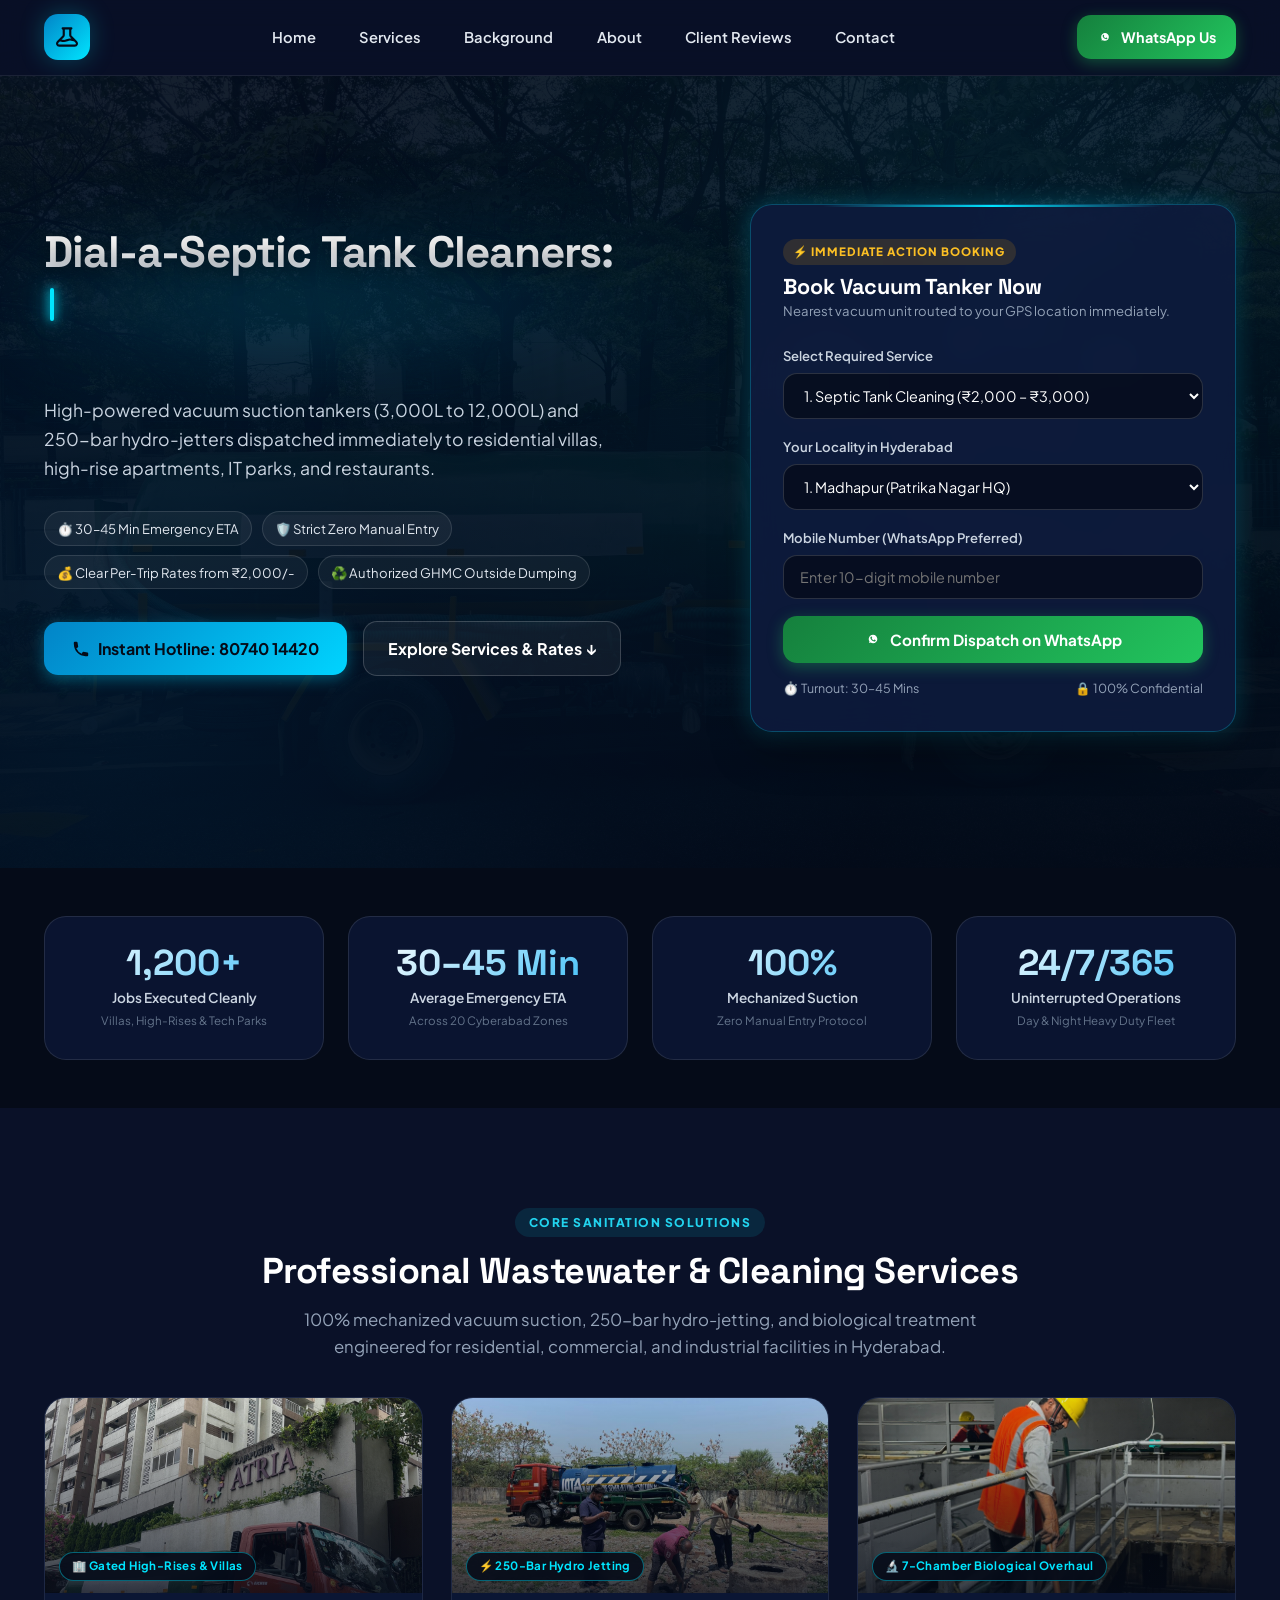
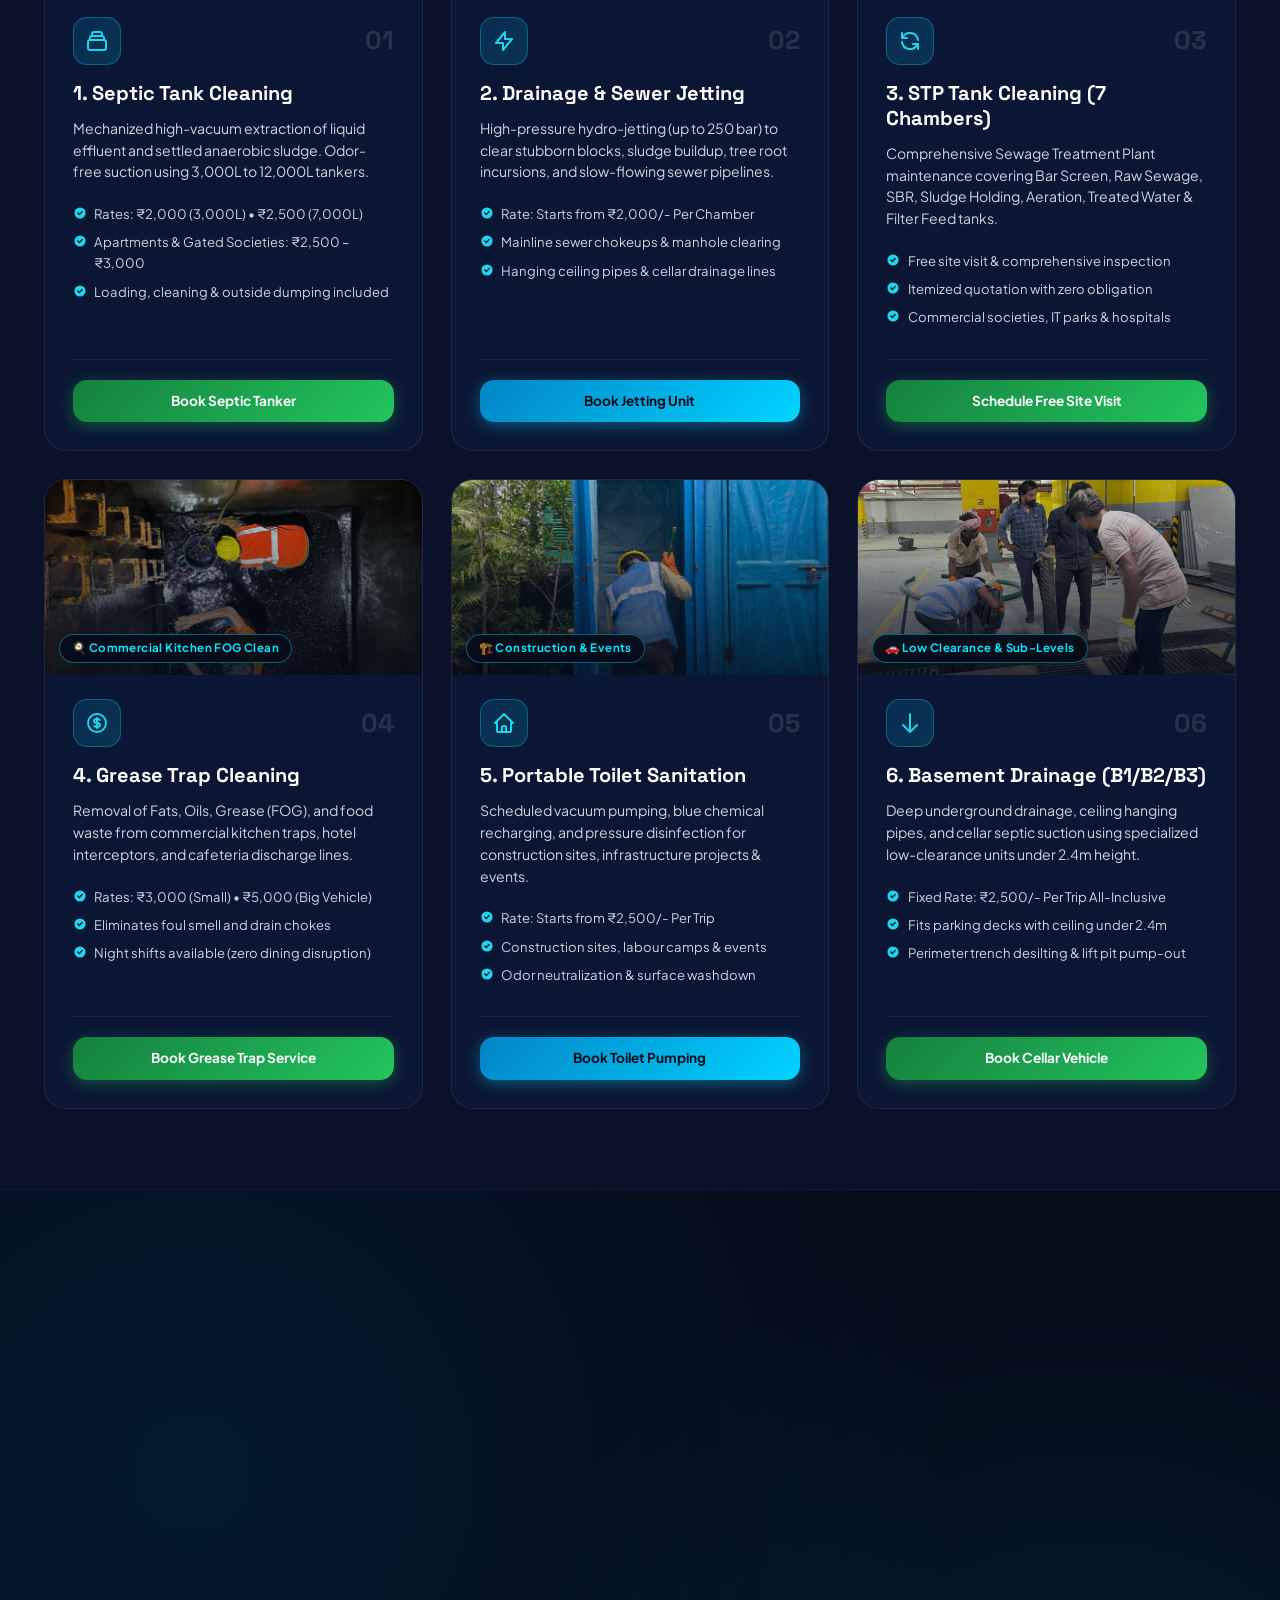
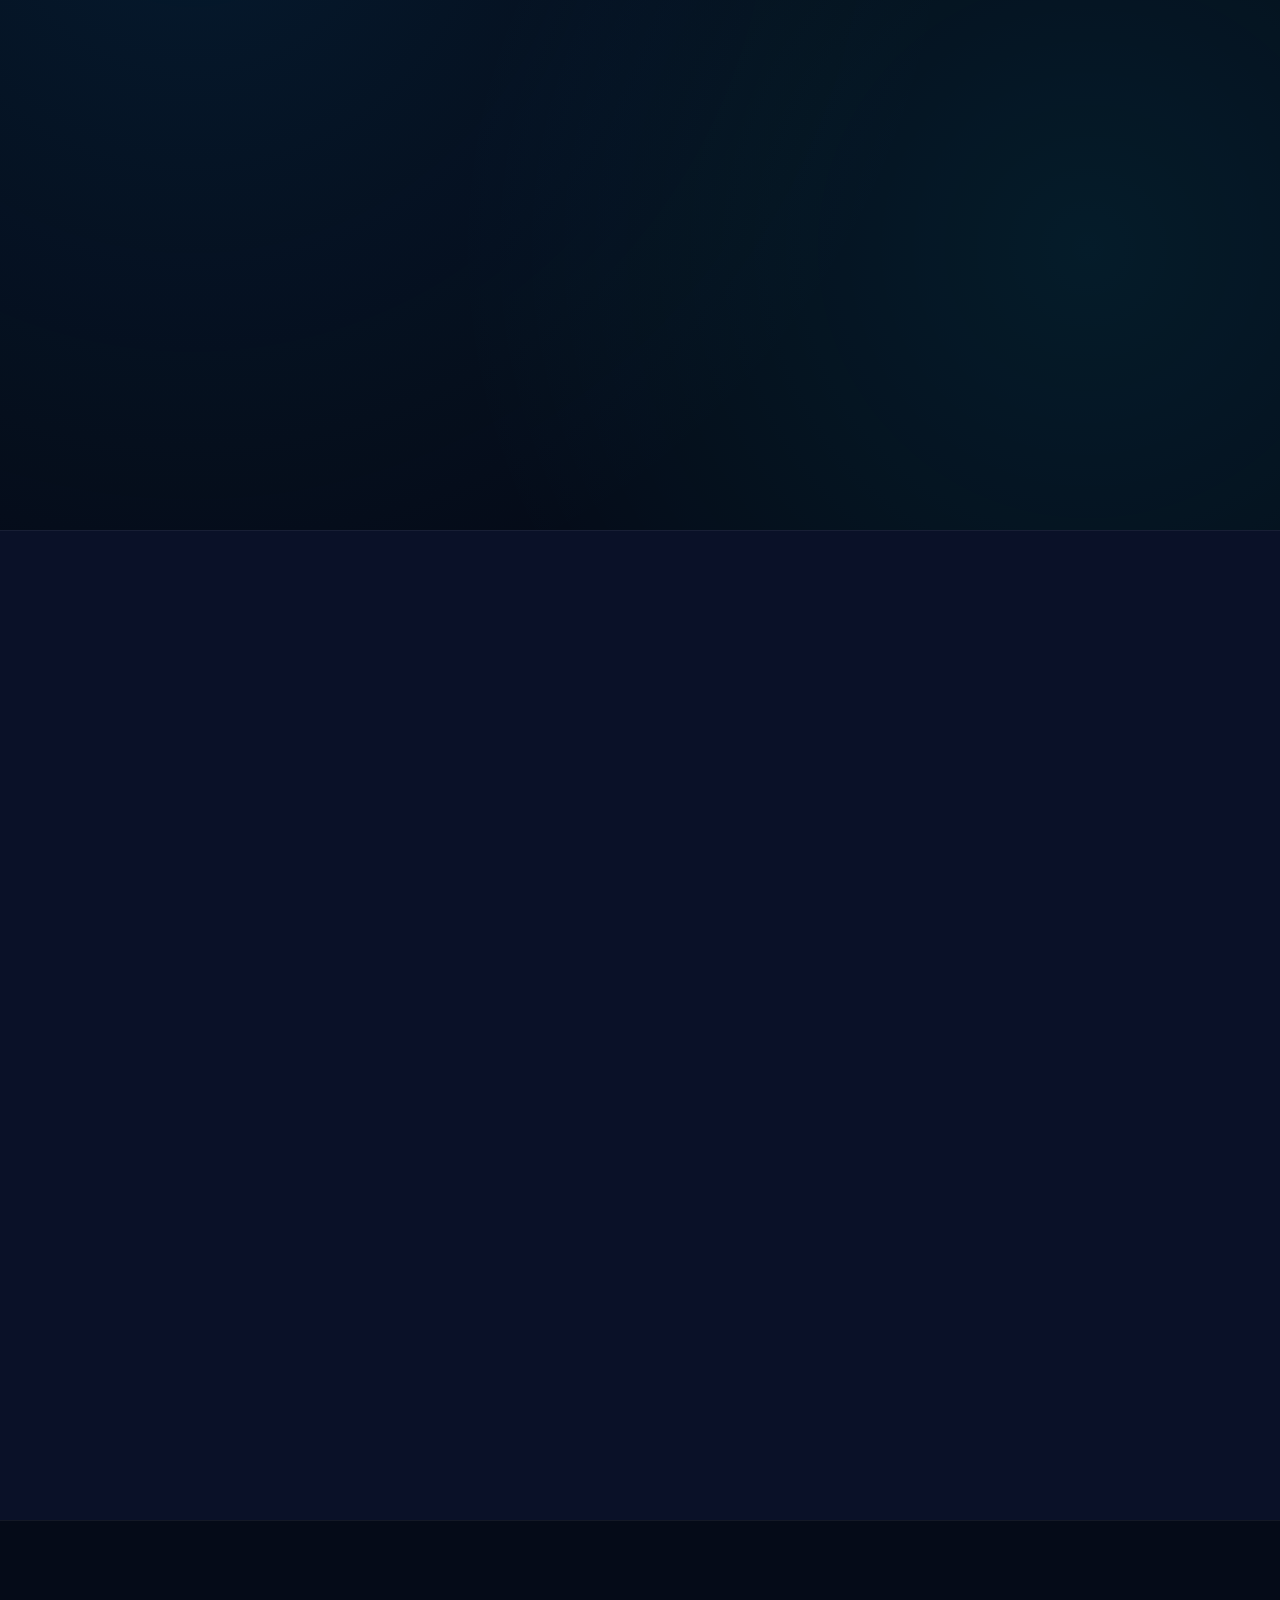
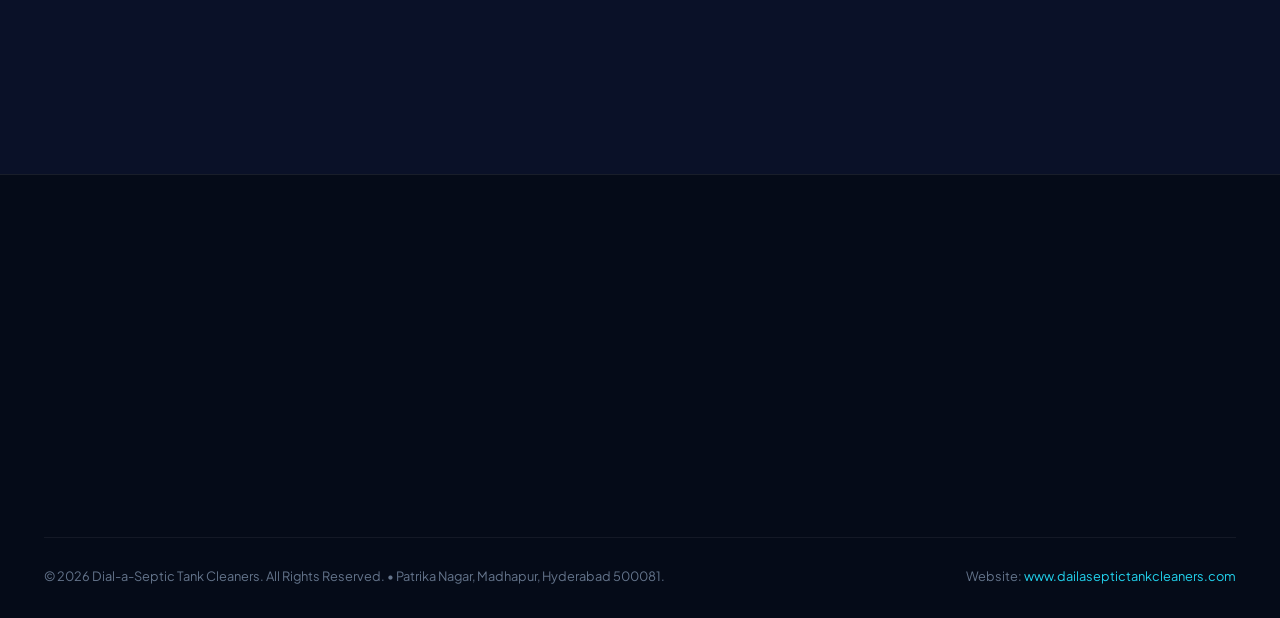
==== index.html @ 2a706141 "Initial commit with project files" ====
<!DOCTYPE html>
<html lang="en">

<head>
  <meta charset="UTF-8">
  <meta name="viewport" content="width=device-width, initial-scale=1.0">
  <title>Dial-a-Septic Tank Cleaners Hyderabad | 24/7 Septic, Drainage & STP Cleaning</title>
  <meta name="description"
    content="Dial-a-Septic Tank Cleaners: Hyderabad's #1 24/7 mechanized septic tank cleaning, 250-bar hydro-jetting, and STP de-sludging across Madhapur, Gachibowli, and Cyberabad. Call 80740 14420.">
  <meta name="keywords"
    content="septic tank cleaning hyderabad, drainage cleaning madhapur, stp cleaning gachibowli, grease trap cleaning, 24/7 vacuum tanker hyderabad">
  <meta name="author" content="Dial-a-Septic Tank Cleaners">

  <!-- Favicon -->
  <link rel="icon"
    href="data:image/svg+xml,<svg xmlns='http://www.w3.org/2000/svg' viewBox='0 0 100 100'><text y='.9em' font-size='90'>🚛</text></svg>">

  <!-- CSS Stylesheet -->
  <link rel="stylesheet" href="styles.css">

  <!-- Schema.org LocalBusiness Structured Data for Local SEO -->
  <script type="application/ld+json">
  {
    "@context": "https://schema.org",
    "@type": "HomeAndConstructionBusiness",
    "name": "Dial-a-Septic Tank Cleaners",
    "image": "assets/WhatsApp Image 2026-09-06 at 4.38.56 PM.jpeg",
    "telephone": "+918074014420",
    "email": "dailaseptictankcleaners@gmail.com",
    "address": {
      "@type": "PostalAddress",
      "streetAddress": "1-90/7/B/184, Plot No: 27/C, Street No 2, Patrika Nagar, Madhapur",
      "addressLocality": "Hyderabad",
      "addressRegion": "Telangana",
      "postalCode": "500081",
      "addressCountry": "IN"
    },
    "geo": {
      "@type": "GeoCoordinates",
      "latitude": "17.4485",
      "longitude": "78.3748"
    },
    "openingHoursSpecification": {
      "@type": "OpeningHoursSpecification",
      "dayOfWeek": ["Monday", "Tuesday", "Wednesday", "Thursday", "Friday", "Saturday", "Sunday"],
      "opens": "00:00",
      "closes": "23:59"
    },
    "priceRange": "₹2000 - ₹5000"
  }
  </script>
</head>

<body>



  <!-- ==========================================================================
       NAVIGATION BAR
       ========================================================================== -->
  <nav class="header-nav" id="mainNavbar">
    <div class="nav-container">
      <a href="#hero" class="brand-logo">
        <div class="logo-icon-wrap">
          <svg fill="none" stroke="currentColor" stroke-width="2" viewBox="0 0 24 24">
            <path stroke-linecap="round" stroke-linejoin="round"
              d="M19.428 15.428a2 2 0 00-1.022-.547l-2.387-.477a6 6 0 00-3.86.517l-.318.158a6 6 0 01-3.86.517L6.05 15.21a2 2 0 00-1.806.547M8 4h8l-1 1v5.172a2 2 0 00.586 1.414l5 5c1.26 1.26.367 3.414-1.415 3.414H4.828c-1.782 0-2.674-2.154-1.414-3.414l5-5A2 2 0 009 10.172V5L8 4z">
            </path>
          </svg>
        </div>

      </a>

      <ul class="nav-menu" id="navMenu">
        <li class="nav-item"><a href="#hero">Home</a></li>
        <li class="nav-item"><a href="#services">Services</a></li>
        <li class="nav-item"><a href="#history">Background</a></li>
        <li class="nav-item"><a href="#about">About</a></li>
        <li class="nav-item"><a href="#reviews">Client Reviews</a></li>
        <li class="nav-item"><a href="#contact">Contact</a></li>
      </ul>

      <div class="nav-actions">

        <a href="https://wa.me/918074014420?text=Hello%20Dial-a-Septic!%20I%20need%20urgent%20cleaning%20services%20in%20Hyderabad."
          target="_blank" class="btn btn-whatsapp" id="navWhatsappBtn">
          <svg width="16" height="16" fill="currentColor" viewBox="0 0 24 24">
            <path
              d="M12.031 6.172c-3.181 0-5.767 2.586-5.768 5.766-.001 1.298.38 2.27 1.019 3.287l-.582 2.128 2.182-.573c.978.58 1.911.928 3.145.929 3.178 0 5.767-2.587 5.768-5.766.001-3.187-2.575-5.77-5.764-5.771zm3.392 8.244c-.144.405-.837.774-1.17.824-.299.045-.677.063-1.092-.069-.252-.08-.575-.187-.988-.365-1.739-.751-2.874-2.502-2.961-2.617-.087-.116-.708-.94-.708-1.793s.448-1.273.607-1.446c.159-.173.346-.217.462-.217l.332.006c.106.005.249-.04.39.298.144.347.491 1.2.534 1.287.043.087.072.188.014.303-.058.116-.087.188-.173.289l-.26.302c-.087.087-.179.183-.077.359.101.173.45 0.742.965 1.202.662.591 1.221.774 1.394.86.173.086.275.072.376-.044.101-.116.433-.506.549-.679.116-.173.231-.145.39-.087s1.011.477 1.184.564.289.13.332.202c.044.072.044.419-.1.824z" />
          </svg>
          WhatsApp Us
        </a>
      </div>

      <button class="mobile-toggle" id="mobileToggle" aria-label="Toggle Navigation">
        <svg fill="none" stroke="currentColor" stroke-width="2" viewBox="0 0 24 24">
          <path stroke-linecap="round" stroke-linejoin="round" d="M4 6h16M4 12h16M4 18h16"></path>
        </svg>
      </button>
    </div>
  </nav>

  <!-- ==========================================================================
       SECTION 1: ADVANCED HOME PAGE & IMMEDIATE ACTION BOOKING
       ========================================================================== -->
  <section class="hero-section" id="hero">
    <div class="hero-bg-overlay"></div>
    <div class="container">
      <div class="hero-grid">
        <div class="hero-left reveal-left">

          <h1 class="hero-title hero-title-advanced" id="heroAnimatedTitle">
            <span class="hero-title-halo" aria-hidden="true"></span>
            <span class="hero-title-main">
              <span class="title-brand">Dial-a-Septic Tank Cleaners:</span>
            </span>
            <span class="hero-dynamic-block">
              <span class="highlight dynamic-text" id="heroDynamicText">24/7 Mechanized Sanitation &amp; Tankers in
                Hyderabad</span><span class="typing-caret" id="heroTypingCaret" aria-hidden="true"></span>
            </span>
          </h1>

          <p class="hero-lead">
            High-powered vacuum suction tankers (3,000L to 12,000L) and 250-bar hydro-jetters dispatched immediately to
            residential villas, high-rise apartments, IT parks, and restaurants.
          </p>

          <div class="hero-feature-pills">
            <span class="feature-pill">⏱️ 30–45 Min Emergency ETA</span>
            <span class="feature-pill">🛡️ Strict Zero Manual Entry</span>
            <span class="feature-pill">💰 Clear Per-Trip Rates from ₹2,000/-</span>
            <span class="feature-pill">♻️ Authorized GHMC Outside Dumping</span>
          </div>

          <div class="hero-cta-group">
            <a href="tel:8074014420" class="btn btn-primary" style="padding: 0.85rem 1.75rem; font-size: 1rem;">
              <svg width="18" height="18" fill="currentColor" viewBox="0 0 20 20">
                <path
                  d="M2 3a1 1 0 011-1h2.153a1 1 0 01.986.836l.74 4.435a1 1 0 01-.54 1.06l-1.548.773a11.037 11.037 0 006.105 6.105l.774-1.548a1 1 0 011.059-.54l4.435.74a1 1 0 01.836.986V17a1 1 0 01-1 1h-2C7.82 18 2 12.18 2 4V3z">
                </path>
              </svg>
              Instant Hotline: 80740 14420
            </a>
            <a href="#services" class="btn btn-outline" style="padding: 0.85rem 1.5rem; font-size: 1rem;">
              Explore Services & Rates ↓
            </a>
          </div>
        </div>

        <!-- Immediate Action Service Booking Card -->
        <div class="hero-right reveal-right">
          <div class="dispatch-card">
            <div class="dispatch-card-header">
              <span class="dispatch-card-badge">⚡ Immediate Action Booking</span>
              <h2 class="dispatch-card-title">Book Vacuum Tanker Now</h2>
              <p style="font-size: 0.82rem; color: var(--slate-400); margin-bottom: 0;">Nearest vacuum unit routed to
                your GPS location immediately.</p>
            </div>

            <form id="heroDispatchForm">
              <div class="form-group">
                <label class="form-label" for="heroService">Select Required Service</label>
                <select class="form-select" id="heroService" required>
                  <option value="Septic Tank Cleaning">1. Septic Tank Cleaning (₹2,000 – ₹3,000)</option>
                  <option value="Drainage Cleaning & Jetting">2. Drainage Cleaning & Sewer Jetting (₹2,000/Ch.)</option>
                  <option value="STP Tank Cleaning (7 Chambers)">3. STP Tank Cleaning (Free Inspection Quote)</option>
                  <option value="Grease Trap & Kitchen Drain">4. Grease Trap Cleaning (₹3,000 – ₹5,000)</option>
                  <option value="Portable Toilet Sanitation">5. Portable Toilet Sanitation (₹2,500/Trip)</option>
                  <option value="Basement Drainage (B1/B2/B3)">6. Basement Drainage (Fixed ₹2,500/Trip)</option>
                </select>
              </div>

              <div class="form-group">
                <label class="form-label" for="heroLocality">Your Locality in Hyderabad</label>
                <select class="form-select" id="heroLocality" required>
                  <option value="Madhapur">1. Madhapur (Patrika Nagar HQ)</option>
                  <option value="Gachibowli">2. Gachibowli</option>
                  <option value="Hitech City">3. Hitech City</option>
                  <option value="Kondapur">4. Kondapur</option>
                  <option value="Kokapet">5. Kokapet</option>
                  <option value="Financial District">6. Financial District / Nanakramguda</option>
                  <option value="Jubilee Hills">7. Jubilee Hills</option>
                  <option value="Manikonda">8. Manikonda</option>
                  <option value="Narsingi">9. Narsingi</option>
                  <option value="Kukatpally">10. Kukatpally</option>
                  <option value="Hafeezpet">11. Hafeezpet</option>
                  <option value="Tellapur">12. Tellapur & Kollur</option>
                </select>
              </div>

              <div class="form-group">
                <label class="form-label" for="heroPhone">Mobile Number (WhatsApp Preferred)</label>
                <input type="tel" class="form-control" id="heroPhone" placeholder="Enter 10-digit mobile number"
                  pattern="[0-9]{10}" required>
              </div>

              <button type="submit" class="btn btn-whatsapp" style="width: 100%; padding: 0.85rem; font-size: 0.95rem;">
                <svg width="18" height="18" fill="currentColor" viewBox="0 0 24 24">
                  <path
                    d="M12.031 6.172c-3.181 0-5.767 2.586-5.768 5.766-.001 1.298.38 2.27 1.019 3.287l-.582 2.128 2.182-.573c.978.58 1.911.928 3.145.929 3.178 0 5.767-2.587 5.768-5.766.001-3.187-2.575-5.77-5.764-5.771zm3.392 8.244c-.144.405-.837.774-1.17.824-.299.045-.677.063-1.092-.069-.252-.08-.575-.187-.988-.365-1.739-.751-2.874-2.502-2.961-2.617-.087-.116-.708-.94-.708-1.793s.448-1.273.607-1.446c.159-.173.346-.217.462-.217l.332.006c.106.005.249-.04.39.298.144.347.491 1.2.534 1.287.043.087.072.188.014.303-.058.116-.087.188-.173.289l-.26.302c-.087.087-.179.183-.077.359.101.173.45 0.742.965 1.202.662.591 1.221.774 1.394.86.173.086.275.072.376-.044.101-.116.433-.506.549-.679.116-.173.231-.145.39-.087s1.011.477 1.184.564.289.13.332.202c.044.072.044.419-.1.824z" />
                </svg>
                Confirm Dispatch on WhatsApp
              </button>

              <div class="dispatch-card-meta">
                <span>⏱️ Turnout: 30–45 Mins</span>
                <span>🔒 100% Confidential</span>
              </div>
            </form>
          </div>
        </div>
      </div>
    </div>
  </section>

  <!-- Business Quick Stats Bar -->
  <section class="stats-section">
    <div class="container">
      <div class="stats-grid reveal-stagger">
        <div class="stat-box reveal-scale">
          <div class="stat-number">1,200+</div>
          <div class="stat-label">Jobs Executed Cleanly</div>
          <div class="stat-sub">Villas, High-Rises & Tech Parks</div>
        </div>
        <div class="stat-box reveal-scale">
          <div class="stat-number">30–45 Min</div>
          <div class="stat-label">Average Emergency ETA</div>
          <div class="stat-sub">Across 20 Cyberabad Zones</div>
        </div>
        <div class="stat-box reveal-scale">
          <div class="stat-number">100%</div>
          <div class="stat-label">Mechanized Suction</div>
          <div class="stat-sub">Zero Manual Entry Protocol</div>
        </div>
        <div class="stat-box reveal-scale">
          <div class="stat-number">24/7/365</div>
          <div class="stat-label">Uninterrupted Operations</div>
          <div class="stat-sub">Day & Night Heavy Duty Fleet</div>
        </div>
      </div>
    </div>
  </section>

  <!-- ==========================================================================
       SECTION 2: SERVICES PAGE / SECTION
       ========================================================================== -->
  <section class="services-section" id="services">
    <div class="container">
      <div class="section-head reveal">
        <span class="section-tag">Core Sanitation Solutions</span>
        <h2 class="section-title">Professional Wastewater & Cleaning Services</h2>
        <p class="section-subtitle">100% mechanized vacuum suction, 250-bar hydro-jetting, and biological treatment
          engineered for residential, commercial, and industrial facilities in Hyderabad.</p>
      </div>

      <div class="services-grid reveal-stagger">
        <!-- Service 1 -->
        <div class="service-card reveal">
          <div class="service-img-wrap">
            <img src="assets/WhatsApp Image 2026-09-06 at 4.38.57 PM.jpeg"
              alt="Septic Tank Cleaning Tanker at Rajapushpa Atria Gated Community" loading="lazy">
            <div class="service-img-overlay"></div>
            <span class="service-img-badge">🏢 Gated High-Rises & Villas</span>
          </div>
          <div class="service-card-body">
            <div class="service-header-row">
              <div class="service-icon-wrap">
                <svg width="24" height="24" fill="none" stroke="currentColor" stroke-width="2" viewBox="0 0 24 24">
                  <path stroke-linecap="round" stroke-linejoin="round"
                    d="M19 11H5m14 0a2 2 0 012 2v6a2 2 0 01-2 2H5a2 2 0 01-2-2v-6a2 2 0 012-2m14 0V9a2 2 0 00-2-2M5 11V9a2 2 0 012-2m0 0V5a2 2 0 012-2h6a2 2 0 012 2v2M7 7h10">
                  </path>
                </svg>
              </div>
              <span class="service-number">01</span>
            </div>
            <h3 class="service-title">1. Septic Tank Cleaning</h3>
            <p class="service-desc">
              Mechanized high-vacuum extraction of liquid effluent and settled anaerobic sludge. Odor-free suction using
              3,000L to 12,000L tankers.
            </p>
            <ul class="service-list">
              <li><svg viewBox="0 0 20 20" fill="currentColor">
                  <path fill-rule="evenodd"
                    d="M10 18a8 8 0 100-16 8 8 0 000 16zm3.707-9.293a1 1 0 00-1.414-1.414L9 10.586 7.707 9.293a1 1 0 00-1.414 1.414l2 2a1 1 0 001.414 0l4-4z"
                    clip-rule="evenodd"></path>
                </svg>Rates: ₹2,000 (3,000L) • ₹2,500 (7,000L)</li>
              <li><svg viewBox="0 0 20 20" fill="currentColor">
                  <path fill-rule="evenodd"
                    d="M10 18a8 8 0 100-16 8 8 0 000 16zm3.707-9.293a1 1 0 00-1.414-1.414L9 10.586 7.707 9.293a1 1 0 00-1.414 1.414l2 2a1 1 0 001.414 0l4-4z"
                    clip-rule="evenodd"></path>
                </svg>Apartments & Gated Societies: ₹2,500 – ₹3,000</li>
              <li><svg viewBox="0 0 20 20" fill="currentColor">
                  <path fill-rule="evenodd"
                    d="M10 18a8 8 0 100-16 8 8 0 000 16zm3.707-9.293a1 1 0 00-1.414-1.414L9 10.586 7.707 9.293a1 1 0 00-1.414 1.414l2 2a1 1 0 001.414 0l4-4z"
                    clip-rule="evenodd"></path>
                </svg>Loading, cleaning & outside dumping included</li>
            </ul>
            <div class="service-card-actions">
              <a href="https://wa.me/918074014420?text=I%20want%20to%20book%20Septic%20Tank%20Cleaning" target="_blank"
                class="btn btn-whatsapp" style="width: 100%; padding: 0.65rem 1rem; font-size: 0.85rem;">Book Septic
                Tanker</a>
            </div>
          </div>
        </div>

        <!-- Service 2 -->
        <div class="service-card reveal">
          <div class="service-img-wrap">
            <img src="assets/11.jpeg" alt="High-Pressure Sewer Jetting Machine Unclogging Manhole" loading="lazy">
            <div class="service-img-overlay"></div>
            <span class="service-img-badge">⚡ 250-Bar Hydro Jetting</span>
          </div>
          <div class="service-card-body">
            <div class="service-header-row">
              <div class="service-icon-wrap">
                <svg width="24" height="24" fill="none" stroke="currentColor" stroke-width="2" viewBox="0 0 24 24">
                  <path stroke-linecap="round" stroke-linejoin="round" d="M13 10V3L4 14h7v7l9-11h-7z"></path>
                </svg>
              </div>
              <span class="service-number">02</span>
            </div>
            <h3 class="service-title">2. Drainage & Sewer Jetting</h3>
            <p class="service-desc">
              High-pressure hydro-jetting (up to 250 bar) to clear stubborn blocks, sludge buildup, tree root
              incursions, and slow-flowing sewer pipelines.
            </p>
            <ul class="service-list">
              <li><svg viewBox="0 0 20 20" fill="currentColor">
                  <path fill-rule="evenodd"
                    d="M10 18a8 8 0 100-16 8 8 0 000 16zm3.707-9.293a1 1 0 00-1.414-1.414L9 10.586 7.707 9.293a1 1 0 00-1.414 1.414l2 2a1 1 0 001.414 0l4-4z"
                    clip-rule="evenodd"></path>
                </svg>Rate: Starts from ₹2,000/- Per Chamber</li>
              <li><svg viewBox="0 0 20 20" fill="currentColor">
                  <path fill-rule="evenodd"
                    d="M10 18a8 8 0 100-16 8 8 0 000 16zm3.707-9.293a1 1 0 00-1.414-1.414L9 10.586 7.707 9.293a1 1 0 00-1.414 1.414l2 2a1 1 0 001.414 0l4-4z"
                    clip-rule="evenodd"></path>
                </svg>Mainline sewer chokeups & manhole clearing</li>
              <li><svg viewBox="0 0 20 20" fill="currentColor">
                  <path fill-rule="evenodd"
                    d="M10 18a8 8 0 100-16 8 8 0 000 16zm3.707-9.293a1 1 0 00-1.414-1.414L9 10.586 7.707 9.293a1 1 0 00-1.414 1.414l2 2a1 1 0 001.414 0l4-4z"
                    clip-rule="evenodd"></path>
                </svg>Hanging ceiling pipes & cellar drainage lines</li>
            </ul>
            <div class="service-card-actions">
              <a href="https://wa.me/918074014420?text=I%20want%20to%20book%20Drainage%20Jetting%20service"
                target="_blank" class="btn btn-primary"
                style="width: 100%; padding: 0.65rem 1rem; font-size: 0.85rem;">Book Jetting Unit</a>
            </div>
          </div>
        </div>

        <!-- Service 3 -->
        <div class="service-card reveal">
          <div class="service-img-wrap">
            <img src="assets/work.jpeg" alt="Sewage Treatment Plant STP Aeration Chamber Maintenance" loading="lazy">
            <div class="service-img-overlay"></div>
            <span class="service-img-badge">🔬 7-Chamber Biological Overhaul</span>
          </div>
          <div class="service-card-body">
            <div class="service-header-row">
              <div class="service-icon-wrap">
                <svg width="24" height="24" fill="none" stroke="currentColor" stroke-width="2" viewBox="0 0 24 24">
                  <path stroke-linecap="round" stroke-linejoin="round"
                    d="M4 4v5h.582m15.356 2A8.001 8.001 0 004.582 9m0 0H9m11 11v-5h-.581m0 0a8.003 8.003 0 01-15.357-2m15.357 2H15">
                  </path>
                </svg>
              </div>
              <span class="service-number">03</span>
            </div>
            <h3 class="service-title">3. STP Tank Cleaning (7 Chambers)</h3>
            <p class="service-desc">
              Comprehensive Sewage Treatment Plant maintenance covering Bar Screen, Raw Sewage, SBR, Sludge Holding,
              Aeration, Treated Water & Filter Feed tanks.
            </p>
            <ul class="service-list">
              <li><svg viewBox="0 0 20 20" fill="currentColor">
                  <path fill-rule="evenodd"
                    d="M10 18a8 8 0 100-16 8 8 0 000 16zm3.707-9.293a1 1 0 00-1.414-1.414L9 10.586 7.707 9.293a1 1 0 00-1.414 1.414l2 2a1 1 0 001.414 0l4-4z"
                    clip-rule="evenodd"></path>
                </svg>Free site visit & comprehensive inspection</li>
              <li><svg viewBox="0 0 20 20" fill="currentColor">
                  <path fill-rule="evenodd"
                    d="M10 18a8 8 0 100-16 8 8 0 000 16zm3.707-9.293a1 1 0 00-1.414-1.414L9 10.586 7.707 9.293a1 1 0 00-1.414 1.414l2 2a1 1 0 001.414 0l4-4z"
                    clip-rule="evenodd"></path>
                </svg>Itemized quotation with zero obligation</li>
              <li><svg viewBox="0 0 20 20" fill="currentColor">
                  <path fill-rule="evenodd"
                    d="M10 18a8 8 0 100-16 8 8 0 000 16zm3.707-9.293a1 1 0 00-1.414-1.414L9 10.586 7.707 9.293a1 1 0 00-1.414 1.414l2 2a1 1 0 001.414 0l4-4z"
                    clip-rule="evenodd"></path>
                </svg>Commercial societies, IT parks & hospitals</li>
            </ul>
            <div class="service-card-actions">
              <a href="https://wa.me/918074014420?text=Hello%2C%20I%20want%20to%20schedule%20a%20Free%20Site%20Inspection%20for%20STP%20Cleaning"
                target="_blank" class="btn btn-whatsapp"
                style="width: 100%; padding: 0.65rem 1rem; font-size: 0.85rem;">Schedule Free Site Visit</a>
            </div>
          </div>
        </div>

        <!-- Service 4 -->
        <div class="service-card reveal">
          <div class="service-img-wrap">
            <img src="assets/15.jpeg" alt="Commercial Grease Trap & Kitchen Drain Extraction" loading="lazy">
            <div class="service-img-overlay"></div>
            <span class="service-img-badge">🍳 Commercial Kitchen FOG Clean</span>
          </div>
          <div class="service-card-body">
            <div class="service-header-row">
              <div class="service-icon-wrap">
                <svg width="24" height="24" fill="none" stroke="currentColor" stroke-width="2" viewBox="0 0 24 24">
                  <path stroke-linecap="round" stroke-linejoin="round"
                    d="M12 8c-1.657 0-3 .895-3 2s1.343 2 3 2 3 .895 3 2-1.343 2-3 2m0-8c1.11 0 2.08.402 2.599 1M12 8V7m0 1v8m0 0v1m0-1c-1.11 0-2.08-.402-2.599-1M21 12a9 9 0 11-18 0 9 9 0 0118 0z">
                  </path>
                </svg>
              </div>
              <span class="service-number">04</span>
            </div>
            <h3 class="service-title">4. Grease Trap Cleaning</h3>
            <p class="service-desc">
              Removal of Fats, Oils, Grease (FOG), and food waste from commercial kitchen traps, hotel interceptors, and
              cafeteria discharge lines.
            </p>
            <ul class="service-list">
              <li><svg viewBox="0 0 20 20" fill="currentColor">
                  <path fill-rule="evenodd"
                    d="M10 18a8 8 0 100-16 8 8 0 000 16zm3.707-9.293a1 1 0 00-1.414-1.414L9 10.586 7.707 9.293a1 1 0 00-1.414 1.414l2 2a1 1 0 001.414 0l4-4z"
                    clip-rule="evenodd"></path>
                </svg>Rates: ₹3,000 (Small) • ₹5,000 (Big Vehicle)</li>
              <li><svg viewBox="0 0 20 20" fill="currentColor">
                  <path fill-rule="evenodd"
                    d="M10 18a8 8 0 100-16 8 8 0 000 16zm3.707-9.293a1 1 0 00-1.414-1.414L9 10.586 7.707 9.293a1 1 0 00-1.414 1.414l2 2a1 1 0 001.414 0l4-4z"
                    clip-rule="evenodd"></path>
                </svg>Eliminates foul smell and drain chokes</li>
              <li><svg viewBox="0 0 20 20" fill="currentColor">
                  <path fill-rule="evenodd"
                    d="M10 18a8 8 0 100-16 8 8 0 000 16zm3.707-9.293a1 1 0 00-1.414-1.414L9 10.586 7.707 9.293a1 1 0 00-1.414 1.414l2 2a1 1 0 001.414 0l4-4z"
                    clip-rule="evenodd"></path>
                </svg>Night shifts available (zero dining disruption)</li>
            </ul>
            <div class="service-card-actions">
              <a href="https://wa.me/918074014420?text=I%20want%20to%20book%20Grease%20Trap%20Cleaning%20service"
                target="_blank" class="btn btn-whatsapp"
                style="width: 100%; padding: 0.65rem 1rem; font-size: 0.85rem;">Book Grease Trap Service</a>
            </div>
          </div>
        </div>

        <!-- Service 5 -->
        <div class="service-card reveal">
          <div class="service-img-wrap">
            <img src="assets/7.jpeg" alt="Mobile Portable Toilet Cabin Cleaning & Suction" loading="lazy">
            <div class="service-img-overlay"></div>
            <span class="service-img-badge">🏗️ Construction & Events</span>
          </div>
          <div class="service-card-body">
            <div class="service-header-row">
              <div class="service-icon-wrap">
                <svg width="24" height="24" fill="none" stroke="currentColor" stroke-width="2" viewBox="0 0 24 24">
                  <path stroke-linecap="round" stroke-linejoin="round"
                    d="M3 12l2-2m0 0l7-7 7 7M5 10v10a1 1 0 001 1h3m10-11l2 2m-2-2v10a1 1 0 01-1 1h-3m-6 0a1 1 0 001-1v-4a1 1 0 011-1h2a1 1 0 011 1v4a1 1 0 001 1m-6 0h6">
                  </path>
                </svg>
              </div>
              <span class="service-number">05</span>
            </div>
            <h3 class="service-title">5. Portable Toilet Sanitation</h3>
            <p class="service-desc">
              Scheduled vacuum pumping, blue chemical recharging, and pressure disinfection for construction sites,
              infrastructure projects & events.
            </p>
            <ul class="service-list">
              <li><svg viewBox="0 0 20 20" fill="currentColor">
                  <path fill-rule="evenodd"
                    d="M10 18a8 8 0 100-16 8 8 0 000 16zm3.707-9.293a1 1 0 00-1.414-1.414L9 10.586 7.707 9.293a1 1 0 00-1.414 1.414l2 2a1 1 0 001.414 0l4-4z"
                    clip-rule="evenodd"></path>
                </svg>Rate: Starts from ₹2,500/- Per Trip</li>
              <li><svg viewBox="0 0 20 20" fill="currentColor">
                  <path fill-rule="evenodd"
                    d="M10 18a8 8 0 100-16 8 8 0 000 16zm3.707-9.293a1 1 0 00-1.414-1.414L9 10.586 7.707 9.293a1 1 0 00-1.414 1.414l2 2a1 1 0 001.414 0l4-4z"
                    clip-rule="evenodd"></path>
                </svg>Construction sites, labour camps & events</li>
              <li><svg viewBox="0 0 20 20" fill="currentColor">
                  <path fill-rule="evenodd"
                    d="M10 18a8 8 0 100-16 8 8 0 000 16zm3.707-9.293a1 1 0 00-1.414-1.414L9 10.586 7.707 9.293a1 1 0 00-1.414 1.414l2 2a1 1 0 001.414 0l4-4z"
                    clip-rule="evenodd"></path>
                </svg>Odor neutralization & surface washdown</li>
            </ul>
            <div class="service-card-actions">
              <a href="https://wa.me/918074014420?text=I%20need%20Portable%20Toilet%20Cleaning%20service"
                target="_blank" class="btn btn-primary"
                style="width: 100%; padding: 0.65rem 1rem; font-size: 0.85rem;">Book Toilet Pumping</a>
            </div>
          </div>
        </div>

        <!-- Service 6 -->
        <div class="service-card reveal">
          <div class="service-img-wrap">
            <img src="assets/14.jpeg" alt="Multi-Level Basement Drainage Trench Grating De-Clogging" loading="lazy">
            <div class="service-img-overlay"></div>
            <span class="service-img-badge">🚗 Low Clearance & Sub-Levels</span>
          </div>
          <div class="service-card-body">
            <div class="service-header-row">
              <div class="service-icon-wrap">
                <svg width="24" height="24" fill="none" stroke="currentColor" stroke-width="2" viewBox="0 0 24 24">
                  <path stroke-linecap="round" stroke-linejoin="round" d="M19 14l-7 7m0 0l-7-7m7 7V3"></path>
                </svg>
              </div>
              <span class="service-number">06</span>
            </div>
            <h3 class="service-title">6. Basement Drainage (B1/B2/B3)</h3>
            <p class="service-desc">
              Deep underground drainage, ceiling hanging pipes, and cellar septic suction using specialized
              low-clearance units under 2.4m height.
            </p>
            <ul class="service-list">
              <li><svg viewBox="0 0 20 20" fill="currentColor">
                  <path fill-rule="evenodd"
                    d="M10 18a8 8 0 100-16 8 8 0 000 16zm3.707-9.293a1 1 0 00-1.414-1.414L9 10.586 7.707 9.293a1 1 0 00-1.414 1.414l2 2a1 1 0 001.414 0l4-4z"
                    clip-rule="evenodd"></path>
                </svg>Fixed Rate: ₹2,500/- Per Trip All-Inclusive</li>
              <li><svg viewBox="0 0 20 20" fill="currentColor">
                  <path fill-rule="evenodd"
                    d="M10 18a8 8 0 100-16 8 8 0 000 16zm3.707-9.293a1 1 0 00-1.414-1.414L9 10.586 7.707 9.293a1 1 0 00-1.414 1.414l2 2a1 1 0 001.414 0l4-4z"
                    clip-rule="evenodd"></path>
                </svg>Fits parking decks with ceiling under 2.4m</li>
              <li><svg viewBox="0 0 20 20" fill="currentColor">
                  <path fill-rule="evenodd"
                    d="M10 18a8 8 0 100-16 8 8 0 000 16zm3.707-9.293a1 1 0 00-1.414-1.414L9 10.586 7.707 9.293a1 1 0 00-1.414 1.414l2 2a1 1 0 001.414 0l4-4z"
                    clip-rule="evenodd"></path>
                </svg>Perimeter trench desilting & lift pit pump-out</li>
            </ul>
            <div class="service-card-actions">
              <a href="https://wa.me/918074014420?text=I%20need%20Special%20Small%20Vehicle%20for%20Basement%2FCellar%20Cleaning"
                target="_blank" class="btn btn-whatsapp"
                style="width: 100%; padding: 0.65rem 1rem; font-size: 0.85rem;">Book Cellar Vehicle</a>
            </div>
          </div>
        </div>
      </div>
    </div>
  </section>

  <!-- ==========================================================================
       SECTION 3: BACKGROUND (HISTORY) & WHY NECESSARY IN METRO CITIES
       ========================================================================== -->
  <section class="history-section" id="history">
    <div class="container">
      <div class="history-grid">
        <div class="history-content reveal-left">
          <span class="section-tag">Urban Necessity & Market History</span>
          <h2>Why Mechanized Sanitation is Vital in Metropolitan Cities</h2>
          <p>
            Hyderabad’s explosive vertical expansion over the last decade — with over 3,000 high-rise societies in
            Gachibowli, Kokapet, and Kondapur alongside massive IT campuses in Hitech City — has completely reshaped
            urban wastewater management. Traditional manual methods are not only illegal but physically incapable of
            handling multi-ton sludge volumes.
          </p>

          <div class="history-points">
            <div class="history-point-item">
              <div class="history-point-icon">✓</div>
              <div class="history-point-text">
                <strong>Massive Urban Wastewater Density</strong>
                <span>High-density gated communities generate millions of liters of greywater and blackwater daily,
                  causing severe underground anaerobic sludge sedimentation.</span>
              </div>
            </div>

            <div class="history-point-item">
              <div class="history-point-icon">✓</div>
              <div class="history-point-text">
                <strong>Strict Statutory Prohibition of Manual Entry</strong>
                <span>Under the *Prohibition of Employment as Manual Scavengers Act*, manual entry into tanks is a
                  non-bailable criminal offense. High-vacuum suction tankers are legally mandatory to protect RWA
                  committees and corporate facility heads from liability.</span>
              </div>
            </div>

            <div class="history-point-item">
              <div class="history-point-icon">✓</div>
              <div class="history-point-text">
                <strong>Borewell Scaling & Kitchen FOG Chokes</strong>
                <span>Hard groundwater minerals combined with fats, oils, and grease (FOG) create rock-solid
                  calcification inside drainage lines that only 250-bar hydro-jetters can dislodge.</span>
              </div>
            </div>

            <div class="history-point-item">
              <div class="history-point-icon">✓</div>
              <div class="history-point-text">
                <strong>24/7 Rapid Emergency Response Model</strong>
                <span>Sewage backups during dinner rush hours or weekend society events demand immediate 30–45 minute
                  vehicle turnout with sealed spiral suction hoses.</span>
              </div>
            </div>
          </div>

          <a href="tel:8074014420" class="btn btn-primary">
            Speak to Operations Dispatcher: 80740 14420
          </a>
        </div>

        <div class="history-visual-card reveal-right">
          <div class="history-img-box">
            <img src="assets/3.jpeg" alt="Heavy Vacuum Tanker TS 07 UE 5920 Servicing Luxury High-Rise in Cyberabad"
              loading="lazy">
          </div>
          <div class="history-caption">
            <h4>Modern High-Vacuum Fleet (TS 07 UE 5920)</h4>
            <p>Dedicated Ashok Leyland heavy vacuum tanker servicing luxury high-rises and commercial towers across the
              Gachibowli–Financial District corridor.</p>
          </div>
        </div>
      </div>
    </div>
  </section>

  <!-- ==========================================================================
       SECTION 4: TEAM MEMBERS OR ABOUT US (HTML CONTAINERS)
       ========================================================================== -->
  <section class="about-team-section" id="about">
    <div class="container">
      <div class="section-head reveal">
        <span class="section-tag">About Our Organization</span>
        <h2 class="section-title">Certified Field Crew & Leadership Team</h2>
        <p class="section-subtitle">Trained in hazardous confined-space safety, gas screening, and industrial hygiene
          protocols under GHMC & ISO compliant guidelines.</p>
      </div>

      <div class="team-container-grid reveal-stagger">
        <!-- Container 1: Certified Safety Crew -->
        <div class="team-html-container reveal">
          <div class="team-photo-wrap">
            <img src="assets/team2.jpeg" alt="Dial-a-Septic Certified Safety Crew outside IKEA Hyderabad"
              loading="lazy">
            <span class="team-role-tag">🛡️ Field Safety Protocol</span>
          </div>
          <div class="team-body">
            <h3 class="team-title">Certified Hazardous Safety Crew</h3>
            <div class="team-subtitle">IKEA Site Standard • Zero Manual Entry Trained</div>
            <p class="team-desc">
              Pictured on-site outside IKEA Hyderabad: our specialized field crew is fully trained in zero manual entry
              protocols, emergency procedures, and confined space safety. Equipped with 4-gas digital screening devices,
              personal respirators, and oxygen canisters.
            </p>
            <ul class="team-checklist">
              <li><svg viewBox="0 0 20 20" fill="currentColor">
                  <path fill-rule="evenodd"
                    d="M10 18a8 8 0 100-16 8 8 0 000 16zm3.707-9.293a1 1 0 00-1.414-1.414L9 10.586 7.707 9.293a1 1 0 00-1.414 1.414l2 2a1 1 0 001.414 0l4-4z"
                    clip-rule="evenodd"></path>
                </svg>4-Gas Digital Detectors (H2S, CH4, CO, O2) before chamber opening</li>
              <li><svg viewBox="0 0 20 20" fill="currentColor">
                  <path fill-rule="evenodd"
                    d="M10 18a8 8 0 100-16 8 8 0 000 16zm3.707-9.293a1 1 0 00-1.414-1.414L9 10.586 7.707 9.293a1 1 0 00-1.414 1.414l2 2a1 1 0 001.414 0l4-4z"
                    clip-rule="evenodd"></path>
                </svg>Organic vapor respirators, safety harnesses & heavy boots</li>
              <li><svg viewBox="0 0 20 20" fill="currentColor">
                  <path fill-rule="evenodd"
                    d="M10 18a8 8 0 100-16 8 8 0 000 16zm3.707-9.293a1 1 0 00-1.414-1.414L9 10.586 7.707 9.293a1 1 0 00-1.414 1.414l2 2a1 1 0 001.414 0l4-4z"
                    clip-rule="evenodd"></path>
                </svg>100% legal protection for society RWA executives</li>
            </ul>
          </div>
        </div>

        <!-- Container 2: Operations & Engineering Team -->
        <div class="team-html-container reveal">
          <div class="team-photo-wrap">
            <img src="assets/team.jpeg" alt="Technical Engineering Supervisors inside IKEA Parking" loading="lazy">
            <span class="team-role-tag">🚛 Technical Fleet Supervisors</span>
          </div>
          <div class="team-body">
            <h3 class="team-title">Technical Supervisors & Fleet Operations</h3>
            <div class="team-subtitle">24/7 Dispatch Control • Madhapur HQ</div>
            <p class="team-desc">
              Our seasoned operational supervisors manage rapid deployment across 20 primary zones in Hyderabad. They
              coordinate low-clearance basement units, 250-bar hydro-jetters, and authorized municipal decanting logs
              for complete customer transparency.
            </p>
            <ul class="team-checklist">
              <li><svg viewBox="0 0 20 20" fill="currentColor">
                  <path fill-rule="evenodd"
                    d="M10 18a8 8 0 100-16 8 8 0 000 16zm3.707-9.293a1 1 0 00-1.414-1.414L9 10.586 7.707 9.293a1 1 0 00-1.414 1.414l2 2a1 1 0 001.414 0l4-4z"
                    clip-rule="evenodd"></path>
                </svg>Direct 5-minute vehicle routing confirmation</li>
              <li><svg viewBox="0 0 20 20" fill="currentColor">
                  <path fill-rule="evenodd"
                    d="M10 18a8 8 0 100-16 8 8 0 000 16zm3.707-9.293a1 1 0 00-1.414-1.414L9 10.586 7.707 9.293a1 1 0 00-1.414 1.414l2 2a1 1 0 001.414 0l4-4z"
                    clip-rule="evenodd"></path>
                </svg>B2B Annual Maintenance Contracts (AMC) management</li>
              <li><svg viewBox="0 0 20 20" fill="currentColor">
                  <path fill-rule="evenodd"
                    d="M10 18a8 8 0 100-16 8 8 0 000 16zm3.707-9.293a1 1 0 00-1.414-1.414L9 10.586 7.707 9.293a1 1 0 00-1.414 1.414l2 2a1 1 0 001.414 0l4-4z"
                    clip-rule="evenodd"></path>
                </svg>Official GST invoicing & compliance certificates</li>
            </ul>
          </div>
        </div>
      </div>
    </div>
  </section>

  <!-- ==========================================================================
       SECTION 5: CLIENT REVIEWS OR TESTIMONIES (WITH REAL VIDEOS)
       ========================================================================== -->
  <section class="video-reviews-section" id="reviews">
    <div class="container">
      <div class="section-head reveal">
        <span class="section-tag">Verified Proof of Work</span>
        <h2 class="section-title">Client Reviews & Live Video Testimonials</h2>
        <p class="section-subtitle">Real operational video proof and authentic reviews from gated community RWAs,
          corporate facilities, and restaurant operators across Cyberabad.</p>
      </div>

      <div class="video-reviews-grid reveal-stagger">
        <!-- Review 1 -->
        <div class="video-review-card reveal">
          <div class="video-clip-container">
            <video controls playsinline preload="metadata" poster="assets/WhatsApp Image 2026-09-06 at 4.38.56 PM.jpeg">
              <source src="assets/video1.mp4" type="video/mp4">
              Your browser does not support HTML5 video.
            </video>
          </div>
          <div class="video-review-body">
            <div class="review-stars-row">
              <div class="review-stars">★★★★★</div>
              <span class="review-verified-tag">✓ Verified RWA Job</span>
            </div>
            <p class="review-text">
              "We had a sudden septic tank overflow in our apartment complex in Kondapur at 9 PM. Dial-a-Septic had a
              heavy vacuum tanker at our main gate in 35 minutes. Zero mess, zero foul odor, and total relief.
              Outstanding professionalism!"
            </p>
            <div class="review-author-wrap">
              <div class="review-author-avatar">VK</div>
              <div class="review-author-info">
                <h5>Venkat K.</h5>
                <p>RWA Secretary, Kondapur Towers</p>
              </div>
            </div>
          </div>
        </div>

        <!-- Review 2 -->
        <div class="video-review-card reveal">
          <div class="video-clip-container">
            <video controls playsinline preload="metadata" poster="assets/11.jpeg">
              <source src="assets/video2.mp4" type="video/mp4">
              Your browser does not support HTML5 video.
            </video>
          </div>
          <div class="video-review-body">
            <div class="review-stars-row">
              <div class="review-stars">★★★★★</div>
              <span class="review-verified-tag">✓ Verified IT Campus</span>
            </div>
            <p class="review-text">
              "Their 250-bar sewer jetting machine is exceptional. We had a 200-meter mainline drainage blockage choked
              with concrete silt and tree roots. Dial-a-Septic’s team cleared the whole line in two hours flat with zero
              pipe damage."
            </p>
            <div class="review-author-wrap">
              <div class="review-author-avatar">RS</div>
              <div class="review-author-info">
                <h5>Rajesh S.</h5>
                <p>Facility Operations Head, Hitech City IT Park</p>
              </div>
            </div>
          </div>
        </div>

        <!-- Review 3 -->
        <div class="video-review-card reveal">
          <div class="video-clip-container">
            <video controls playsinline preload="metadata" poster="assets/15.jpeg">
              <source src="assets/video3.mp4" type="video/mp4">
              Your browser does not support HTML5 video.
            </video>
          </div>
          <div class="video-review-body">
            <div class="review-stars-row">
              <div class="review-stars">★★★★★</div>
              <span class="review-verified-tag">✓ Verified F&B Client</span>
            </div>
            <p class="review-text">
              "We manage two casual dining restaurants in Jubilee Hills and Gachibowli. Dial-a-Septic handles our grease
              traps monthly at 1 AM after closing. Punctual, neat, zero kitchen disruption, and complete odor
              elimination. Highly recommended!"
            </p>
            <div class="review-author-wrap">
              <div class="review-author-avatar">AN</div>
              <div class="review-author-info">
                <h5>Anand N.</h5>
                <p>F&B Operations Director, Jubilee Hills</p>
              </div>
            </div>
          </div>
        </div>
      </div>
    </div>
  </section>

  <!-- ==========================================================================
       SECTION 8: CONTACT US
       ========================================================================== -->
  <section class="contact-section" id="contact">
    <div class="container">
      <div class="section-head reveal">
        <span class="section-tag">24/7 Operations Hub</span>
        <h2 class="section-title">Get in Touch With Dispatch Control</h2>
        <p class="section-subtitle">Need emergency suction, sewer jetting, or an Annual Maintenance Contract? Contact
          our operations room 24/7.</p>
      </div>

      <div class="contact-grid">
        <!-- Contact Info Column -->
        <div class="contact-info-col reveal-left">
          <div class="contact-card-box">
            <div class="contact-item">
              <div class="contact-icon-wrap">
                <svg width="20" height="20" fill="currentColor" viewBox="0 0 20 20">
                  <path fill-rule="evenodd"
                    d="M5.05 4.05a7 7 0 119.9 9.9L10 18.9l-4.95-4.95a7 7 0 010-9.9zM10 11a2 2 0 100-4 2 2 0 000 4z"
                    clip-rule="evenodd"></path>
                </svg>
              </div>
              <div>
                <div class="contact-label">Headquarters Address</div>
                <div class="contact-value">1-90/7/B/184, Plot No: 27/C, Street No 2, Patrika Nagar, Madhapur, Hyderabad,
                  Telangana 500081.</div>
              </div>
            </div>

            <div class="contact-item">
              <div class="contact-icon-wrap">
                <svg width="20" height="20" fill="currentColor" viewBox="0 0 20 20">
                  <path
                    d="M2 3a1 1 0 011-1h2.153a1 1 0 01.986.836l.74 4.435a1 1 0 01-.54 1.06l-1.548.773a11.037 11.037 0 006.105 6.105l.774-1.548a1 1 0 011.059-.54l4.435.74a1 1 0 01.836.986V17a1 1 0 01-1 1h-2C7.82 18 2 12.18 2 4V3z">
                  </path>
                </svg>
              </div>
              <div>
                <div class="contact-label">24/7 Emergency Hotline</div>
                <div class="contact-value"><a href="tel:8074014420"
                    style="color: var(--cyan-400); font-weight: 700; font-size: 1.1rem;">80740 14420</a> (All Days •
                  Always Active)</div>
              </div>
            </div>

            <div class="contact-item">
              <div class="contact-icon-wrap">
                <svg width="20" height="20" fill="currentColor" viewBox="0 0 20 20">
                  <path d="M2.003 5.884L10 9.882l7.997-3.998A2 2 0 0016 4H4a2 2 0 00-1.997 1.884z"></path>
                  <path d="M18 8.118l-8 4-8-4V14a2 2 0 002 2h12a2 2 0 002-2V8.118z"></path>
                </svg>
              </div>
              <div>
                <div class="contact-label">Email Inquiries</div>
                <div class="contact-value"><a href="mailto:dailaseptictankcleaners@gmail.com"
                    style="color: var(--slate-200);">dailaseptictankcleaners@gmail.com</a></div>
              </div>
            </div>

            <div class="contact-item">
              <div class="contact-icon-wrap">
                <svg width="20" height="20" fill="currentColor" viewBox="0 0 20 20">
                  <path fill-rule="evenodd"
                    d="M10 18a8 8 0 100-16 8 8 0 000 16zm1-12a1 1 0 10-2 0v4a1 1 0 00.293.707l2.828 2.829a1 1 0 101.415-1.415L11 9.586V6z"
                    clip-rule="evenodd"></path>
                </svg>
              </div>
              <div>
                <div class="contact-label">Operating Hours</div>
                <div class="contact-value">All Days • 24 Hours Uninterrupted Service</div>
              </div>
              <a href="tel:8074014420" class="btn btn-outline" id="navCallBtn">
                <svg width="16" height="16" fill="currentColor" viewBox="0 0 20 20">
                  <path
                    d="M2 3a1 1 0 011-1h2.153a1 1 0 01.986.836l.74 4.435a1 1 0 01-.54 1.06l-1.548.773a11.037 11.037 0 006.105 6.105l.774-1.548a1 1 0 011.059-.54l4.435.74a1 1 0 01.836.986V17a1 1 0 01-1 1h-2C7.82 18 2 12.18 2 4V3z">
                  </path>
                </svg>
                Call 24/7
              </a>
            </div>
          </div>
        </div>

        <!-- Contact Form Column -->
        <div class="contact-form-wrap reveal-right">
          <h3 style="font-size: 1.35rem; margin-bottom: 0.5rem;">Send Instant Service Inquiry</h3>
          <p style="font-size: 0.85rem; color: var(--slate-400); margin-bottom: 1.5rem;">Our supervisor will reply via
            WhatsApp or direct call within 5 minutes.</p>

          <form id="mainContactForm">
            <div class="form-group">
              <label class="form-label" for="contactName">Full Name / Society or Business</label>
              <input type="text" class="form-control" id="contactName"
                placeholder="e.g. Rahul Sharma / My Home Bhooja RWA" required>
            </div>

            <div class="form-group">
              <label class="form-label" for="contactPhone">Mobile Number (WhatsApp Preferred)</label>
              <input type="tel" class="form-control" id="contactPhone" placeholder="Enter 10-digit mobile number"
                pattern="[0-9]{10}" required>
            </div>

            <div class="form-group">
              <label class="form-label" for="contactService">Select Service Required</label>
              <select class="form-select" id="contactService" required>
                <option value="Septic Tank Cleaning">1. Septic Tank Cleaning</option>
                <option value="Drainage Cleaning">2. Drainage Cleaning & Sewer Jetting</option>
                <option value="STP Tank Cleaning">3. STP Tank Cleaning (7 Chambers)</option>
                <option value="Grease Trap Cleaning">4. Grease Trap & Kitchen Drain Cleaning</option>
                <option value="Portable Toilet Cleaning">5. Portable Toilet Cleaning</option>
                <option value="Basement Drainage Cleaning">6. Basement Drainage (B1/B2/B3 Levels)</option>
              </select>
            </div>

            <div class="form-group">
              <label class="form-label" for="contactNotes">Locality, Landmark & Specific Notes</label>
              <textarea class="form-control" id="contactNotes" rows="3"
                placeholder="e.g. Madhapur near Cyber Towers, apartment basement septic tank needs vacuum pumping..."></textarea>
            </div>

            <button type="submit" class="btn btn-whatsapp" style="width: 100%; padding: 0.85rem; font-size: 0.95rem;">
              <svg width="18" height="18" fill="currentColor" viewBox="0 0 24 24">
                <path
                  d="M12.031 6.172c-3.181 0-5.767 2.586-5.768 5.766-.001 1.298.38 2.27 1.019 3.287l-.582 2.128 2.182-.573c.978.58 1.911.928 3.145.929 3.178 0 5.767-2.587 5.768-5.766.001-3.187-2.575-5.77-5.764-5.771zm3.392 8.244c-.144.405-.837.774-1.17.824-.299.045-.677.063-1.092-.069-.252-.08-.575-.187-.988-.365-1.739-.751-2.874-2.502-2.961-2.617-.087-.116-.708-.94-.708-1.793s.448-1.273.607-1.446c.159-.173.346-.217.462-.217l.332.006c.106.005.249-.04.39.298.144.347.491 1.2.534 1.287.043.087.072.188.014.303-.058.116-.087.188-.173.289l-.26.302c-.087.087-.179.183-.077.359.101.173.45 0.742.965 1.202.662.591 1.221.774 1.394.86.173.086.275.072.376-.044.101-.116.433-.506.549-.679.116-.173.231-.145.39-.087s1.011.477 1.184.564.289.13.332.202c.044.072.044.419-.1.824z" />
              </svg>
              Submit & Connect on WhatsApp
            </button>
          </form>
        </div>
      </div>
    </div>
  </section>

  <!-- ==========================================================================
       SITE FOOTER
       ========================================================================== -->
  <footer class="site-footer">
    <div class="container">
      <div class="footer-grid reveal-stagger">
        <div class="footer-brand reveal">
          <div class="brand-logo">
            <div class="logo-icon-wrap" style="width: 38px; height: 38px;">
              <svg fill="none" stroke="currentColor" stroke-width="2" viewBox="0 0 24 24">
                <path stroke-linecap="round" stroke-linejoin="round"
                  d="M19.428 15.428a2 2 0 00-1.022-.547l-2.387-.477a6 6 0 00-3.86.517l-.318.158a6 6 0 01-3.86.517L6.05 15.21a2 2 0 00-1.806.547M8 4h8l-1 1v5.172a2 2 0 00.586 1.414l5 5c1.26 1.26.367 3.414-1.415 3.414H4.828c-1.782 0-2.674-2.154-1.414-3.414l5-5A2 2 0 009 10.172V5L8 4z">
                </path>
              </svg>
            </div>
            <div class="logo-text-col">
              <span class="logo-main-title" style="font-size: 1rem;">DIAL-A-SEPTIC <span>TANK CLEANERS</span></span>
              <span class="logo-subtitle">24/7 Sanitation • Hyderabad</span>
            </div>
          </div>
          <p>
            Dial-a-Septic Tank Cleaners is Hyderabad’s trusted leader in mechanized vacuum suction, high-pressure
            drainage de-clogging, STP overhaul, and B1/B2/B3 basement de-sludging.
          </p>
          <div style="font-size: 0.85rem; color: var(--cyan-400); font-weight: 700;">
            📞 24/7 Hotline: 80740 14420
          </div>
        </div>

        <div class="footer-col reveal">
          <h5>Core Services</h5>
          <ul class="footer-links">
            <li><a href="#services">Septic Tank Cleaning</a></li>
            <li><a href="#services">Drainage & Sewer Jetting</a></li>
            <li><a href="#services">STP Tank Cleaning (7 Ch.)</a></li>
            <li><a href="#services">Grease Trap Cleaning</a></li>
            <li><a href="#services">Portable Toilet Sanitation</a></li>
            <li><a href="#services">Basement (B1-B3) Drainage</a></li>
          </ul>
        </div>

        <div class="footer-col reveal">
          <h5>Company & Trust</h5>
          <ul class="footer-links">
            <li><a href="#history">Why Necessary in Metros</a></li>
            <li><a href="#about">Field Crew & Safety Protocol</a></li>
            <li><a href="#reviews">Client Video Reviews</a></li>
            <li><a href="#privacy">Privacy Policy</a></li>
            <li><a href="#disclaimer">Statutory Disclaimer</a></li>
          </ul>
        </div>

        <div class="footer-col reveal">
          <h5>Primary Service Areas</h5>
          <ul class="footer-links">
            <li><a href="#contact">Madhapur & Hitech City</a></li>
            <li><a href="#contact">Gachibowli & Financial District</a></li>
            <li><a href="#contact">Kondapur & Hafeezpet</a></li>
            <li><a href="#contact">Kokapet & Narsingi</a></li>
            <li><a href="#contact">Jubilee Hills & Manikonda</a></li>
            <li><a href="#contact">Tellapur & Kollur</a></li>
          </ul>
        </div>
      </div>

      <div class="footer-bottom">
        <div>
          © 2026 Dial-a-Septic Tank Cleaners. All Rights Reserved. • Patrika Nagar, Madhapur, Hyderabad 500081.
        </div>
        <div>
          Website: <a href="https://www.dailaseptictankcleaners.com"
            style="color: var(--cyan-400);">www.dailaseptictankcleaners.com</a>
        </div>
      </div>
    </div>
  </footer>

  <!-- ==========================================================================
       STICKY FLOATING MOBILE CONVERSION BAR
       ========================================================================== -->
  <div class="sticky-mobile-bar">
    <div class="mobile-bar-actions">
      <a href="tel:8074014420" class="mobile-bar-btn btn-primary" id="mobileBarCall">
        <svg width="18" height="18" fill="currentColor" viewBox="0 0 20 20">
          <path
            d="M2 3a1 1 0 011-1h2.153a1 1 0 01.986.836l.74 4.435a1 1 0 01-.54 1.06l-1.548.773a11.037 11.037 0 006.105 6.105l.774-1.548a1 1 0 011.059-.54l4.435.74a1 1 0 01.836.986V17a1 1 0 01-1 1h-2C7.82 18 2 12.18 2 4V3z">
          </path>
        </svg>
        Call 80740 14420
      </a>
      <a href="https://wa.me/918074014420?text=Hello%20Dial-a-Septic!%20I%20need%20urgent%20cleaning%20services%20in%20Hyderabad."
        target="_blank" class="mobile-bar-btn btn-whatsapp" id="mobileBarWhatsapp">
        <svg width="18" height="18" fill="currentColor" viewBox="0 0 24 24">
          <path
            d="M12.031 6.172c-3.181 0-5.767 2.586-5.768 5.766-.001 1.298.38 2.27 1.019 3.287l-.582 2.128 2.182-.573c.978.58 1.911.928 3.145.929 3.178 0 5.767-2.587 5.768-5.766.001-3.187-2.575-5.77-5.764-5.771zm3.392 8.244c-.144.405-.837.774-1.17.824-.299.045-.677.063-1.092-.069-.252-.08-.575-.187-.988-.365-1.739-.751-2.874-2.502-2.961-2.617-.087-.116-.708-.94-.708-1.793s.448-1.273.607-1.446c.159-.173.346-.217.462-.217l.332.006c.106.005.249-.04.39.298.144.347.491 1.2.534 1.287.043.087.072.188.014.303-.058.116-.087.188-.173.289l-.26.302c-.087.087-.179.183-.077.359.101.173.45 0.742.965 1.202.662.591 1.221.774 1.394.86.173.086.275.072.376-.044.101-.116.433-.506.549-.679.116-.173.231-.145.39-.087s1.011.477 1.184.564.289.13.332.202c.044.072.044.419-.1.824z" />
        </svg>
        WhatsApp Dispatch
      </a>
    </div>
  </div>

  <!-- Javascript -->
  <script src="app.js"></script>
</body>

</html>
---- styles.css ----
/* ==========================================================================
   DIAL-A-SEPTIC TANK CLEANERS - DESIGN SYSTEM & STYLESHEET
   Aesthetics: Modern Industrial Cleanliness, Deep Navy & Oceanic Cyan Glow
   Typography: Space Grotesk (Headers) + Plus Jakarta Sans (Body)
   ========================================================================== */

@import url('https://fonts.googleapis.com/css2?family=Plus+Jakarta+Sans:wght@300;400;500;600;700;800&family=Space+Grotesk:wght@500;600;700;800&display=swap');

:root {
  /* Color Tokens */
  --navy-950: #050b18;
  --navy-900: #0a1128;
  --navy-850: #0d1938;
  --navy-800: #13244e;
  --navy-700: #1b336e;
  
  --cyan-400: #22d3ee;
  --cyan-500: #06b6d4;
  --cyan-bright: #00e5ff;
  
  --blue-500: #0284c7;
  --blue-600: #0369a1;
  --blue-glow: rgba(0, 212, 255, 0.25);
  
  --amber-400: #fbbf24;
  --amber-500: #f59e0b;
  --amber-glow: rgba(245, 158, 11, 0.25);
  
  --green-500: #22c55e;
  --green-glow: rgba(34, 197, 94, 0.3);
  
  --slate-50: #f8fafc;
  --slate-100: #f1f5f9;
  --slate-200: #e2e8f0;
  --slate-300: #cbd5e1;
  --slate-400: #94a3b8;
  --slate-500: #64748b;
  
  --white: #ffffff;
  --glass-bg: rgba(13, 25, 56, 0.75);
  --glass-border: rgba(255, 255, 255, 0.1);
  --glass-border-glow: rgba(0, 229, 255, 0.3);
  
  /* Typography */
  --font-heading: 'Space Grotesk', -apple-system, BlinkMacSystemFont, sans-serif;
  --font-body: 'Plus Jakarta Sans', -apple-system, BlinkMacSystemFont, sans-serif;
  
  /* Layout */
  --max-width: 1240px;
  --radius-sm: 8px;
  --radius-md: 14px;
  --radius-lg: 22px;
  --radius-full: 9999px;
  
  /* Shadows */
  --shadow-sm: 0 4px 12px rgba(5, 11, 24, 0.25);
  --shadow-md: 0 10px 25px -5px rgba(5, 11, 24, 0.4);
  --shadow-lg: 0 20px 45px -10px rgba(0, 0, 0, 0.5);
  --shadow-cyan: 0 0 25px rgba(0, 229, 255, 0.25);
  --shadow-amber: 0 0 25px rgba(245, 158, 11, 0.25);
}

/* Global Reset */
*, *::before, *::after {
  box-sizing: border-box;
  margin: 0;
  padding: 0;
}

html {
  scroll-behavior: smooth;
  font-size: 16px;
}

body {
  font-family: var(--font-body);
  background-color: var(--navy-950);
  color: var(--slate-100);
  line-height: 1.6;
  overflow-x: hidden;
  -webkit-font-smoothing: antialiased;
}

/* Typography Defaults */
h1, h2, h3, h4, h5, h6 {
  font-family: var(--font-heading);
  color: var(--white);
  line-height: 1.25;
  font-weight: 700;
}

p {
  color: var(--slate-300);
  margin-bottom: 1rem;
}

a {
  text-decoration: none;
  color: inherit;
  transition: all 0.2s ease;
}

button {
  cursor: pointer;
  font-family: var(--font-body);
  border: none;
  outline: none;
}

img {
  max-width: 100%;
  height: auto;
  display: block;
}

/* Container */
.container {
  width: 100%;
  max-width: var(--max-width);
  margin: 0 auto;
  padding: 0 1.5rem;
}

/* ==========================================================================
   TOP EMERGENCY BAR
   ========================================================================== */
.top-bar {
  background: linear-gradient(90deg, #050b18 0%, #0d1d40 50%, #050b18 100%);
  border-bottom: 1px solid rgba(0, 229, 255, 0.15);
  font-size: 0.85rem;
  padding: 0.5rem 0;
  position: relative;
  z-index: 101;
}

.top-bar-inner {
  display: flex;
  justify-content: space-between;
  align-items: center;
  flex-wrap: wrap;
  gap: 0.75rem;
}

.top-bar-left {
  display: flex;
  align-items: center;
  gap: 1rem;
  flex-wrap: wrap;
}

.status-badge {
  display: inline-flex;
  align-items: center;
  gap: 0.4rem;
  background: rgba(34, 197, 94, 0.15);
  border: 1px solid rgba(34, 197, 94, 0.4);
  color: #4ade80;
  padding: 0.2rem 0.65rem;
  border-radius: var(--radius-full);
  font-size: 0.75rem;
  font-weight: 700;
  text-transform: uppercase;
  letter-spacing: 0.5px;
}

.status-pulse {
  width: 8px;
  height: 8px;
  background-color: #22c55e;
  border-radius: 50%;
  box-shadow: 0 0 0 0 rgba(34, 197, 94, 0.7);
  animation: pulse 2s infinite;
}

@keyframes pulse {
  0% { transform: scale(0.95); box-shadow: 0 0 0 0 rgba(34, 197, 94, 0.7); }
  70% { transform: scale(1); box-shadow: 0 0 0 6px rgba(34, 197, 94, 0); }
  100% { transform: scale(0.95); box-shadow: 0 0 0 0 rgba(34, 197, 94, 0); }
}

.top-bar-text {
  color: var(--slate-300);
}

.top-bar-right {
  display: flex;
  align-items: center;
  gap: 1.25rem;
}

.top-link {
  display: inline-flex;
  align-items: center;
  gap: 0.35rem;
  color: var(--slate-200);
  font-weight: 500;
  font-size: 0.85rem;
}

.top-link:hover {
  color: var(--cyan-400);
}

.top-link svg {
  width: 14px;
  height: 14px;
  color: var(--cyan-400);
}

/* ==========================================================================
   NAVIGATION HEADER
   ========================================================================== */
.header-nav {
  position: sticky;
  top: 0;
  z-index: 100;
  background: rgba(10, 17, 40, 0.88);
  backdrop-filter: blur(14px);
  -webkit-backdrop-filter: blur(14px);
  border-bottom: 1px solid rgba(255, 255, 255, 0.08);
  transition: all 0.3s ease;
}

.header-nav.scrolled {
  background: rgba(5, 11, 24, 0.95);
  box-shadow: 0 10px 30px rgba(0, 0, 0, 0.5);
  border-bottom-color: rgba(0, 229, 255, 0.2);
}

.nav-container {
  display: flex;
  justify-content: space-between;
  align-items: center;
  padding: 0.9rem 1.5rem;
  max-width: var(--max-width);
  margin: 0 auto;
}

.brand-logo {
  display: flex;
  align-items: center;
  gap: 0.85rem;
  text-decoration: none;
}

.logo-icon-wrap {
  width: 46px;
  height: 46px;
  background: linear-gradient(135deg, #0284c7 0%, #00e5ff 100%);
  border-radius: var(--radius-md);
  display: flex;
  align-items: center;
  justify-content: center;
  box-shadow: var(--shadow-cyan);
}

.logo-icon-wrap svg {
  width: 26px;
  height: 26px;
  color: #050b18;
}

.logo-text-col {
  display: flex;
  flex-direction: column;
}

.logo-main-title {
  font-family: var(--font-heading);
  font-size: 1.15rem;
  font-weight: 800;
  letter-spacing: -0.5px;
  color: var(--white);
  line-height: 1.1;
}

.logo-main-title span {
  color: var(--cyan-400);
}

.logo-subtitle {
  font-size: 0.68rem;
  color: var(--slate-400);
  letter-spacing: 0.6px;
  text-transform: uppercase;
  font-weight: 600;
  margin-top: 2px;
}

/* Nav Menu */
.nav-menu {
  display: flex;
  align-items: center;
  gap: 1.5rem;
  list-style: none;
}

.nav-item a {
  color: var(--slate-200);
  font-weight: 600;
  font-size: 0.92rem;
  padding: 0.4rem 0.6rem;
  border-radius: var(--radius-sm);
  transition: all 0.2s ease;
}

.nav-item a:hover {
  color: var(--cyan-400);
  background: rgba(255, 255, 255, 0.05);
}

.nav-actions {
  display: flex;
  align-items: center;
  gap: 0.85rem;
}

.btn {
  display: inline-flex;
  align-items: center;
  justify-content: center;
  gap: 0.5rem;
  padding: 0.65rem 1.25rem;
  font-weight: 700;
  font-size: 0.9rem;
  border-radius: var(--radius-md);
  transition: all 0.25s cubic-bezier(0.16, 1, 0.3, 1);
  text-align: center;
}

.btn-primary {
  background: linear-gradient(135deg, #0284c7 0%, #00d4ff 100%);
  color: #050b18;
  box-shadow: 0 4px 15px rgba(0, 212, 255, 0.35);
}

.btn-primary:hover {
  transform: translateY(-2px);
  box-shadow: 0 6px 25px rgba(0, 212, 255, 0.55);
}

.btn-whatsapp {
  background: linear-gradient(135deg, #15803d 0%, #22c55e 100%);
  color: var(--white);
  box-shadow: 0 4px 15px rgba(34, 197, 94, 0.35);
}

.btn-whatsapp:hover {
  transform: translateY(-2px);
  box-shadow: 0 6px 25px rgba(34, 197, 94, 0.55);
}

.btn-amber {
  background: linear-gradient(135deg, #d97706 0%, #f59e0b 100%);
  color: #050b18;
  box-shadow: 0 4px 15px rgba(245, 158, 11, 0.35);
}

.btn-amber:hover {
  transform: translateY(-2px);
  box-shadow: 0 6px 25px rgba(245, 158, 11, 0.55);
}

.btn-outline {
  background: rgba(255, 255, 255, 0.05);
  border: 1px solid rgba(255, 255, 255, 0.18);
  color: var(--white);
}

.btn-outline:hover {
  background: rgba(255, 255, 255, 0.12);
  border-color: var(--cyan-400);
  color: var(--cyan-400);
}

.mobile-toggle {
  display: none;
  background: transparent;
  color: var(--white);
  padding: 0.5rem;
  border-radius: var(--radius-sm);
}

.mobile-toggle svg {
  width: 28px;
  height: 28px;
}

/* ==========================================================================
   HERO SECTION
   ========================================================================== */
.hero-section {
  position: relative;
  min-height: 88vh;
  display: flex;
  align-items: center;
  padding: 3.5rem 0 4rem 0;
  background: radial-gradient(circle at 80% 20%, rgba(6, 182, 212, 0.16) 0%, transparent 60%),
              radial-gradient(circle at 10% 70%, rgba(2, 132, 199, 0.18) 0%, transparent 60%),
              var(--navy-950);
  overflow: hidden;
}

.hero-bg-overlay {
  position: absolute;
  top: 0;
  left: 0;
  right: 0;
  bottom: 0;
  background-image: linear-gradient(180deg, rgba(5, 11, 24, 0.78) 0%, rgba(5, 11, 24, 0.94) 100%),
                    url('assets/WhatsApp Image 2026-09-06 at 4.38.56 PM.jpeg');
  background-size: cover;
  background-position: center 35%;
  opacity: 0.35;
  filter: saturate(1.15) contrast(1.1);
  pointer-events: none;
}

.hero-fleet-banner {
  display: flex;
  align-items: center;
  gap: 0.85rem;
  background: rgba(13, 25, 56, 0.75);
  backdrop-filter: blur(12px);
  border: 1px solid rgba(0, 229, 255, 0.3);
  padding: 0.5rem 0.85rem 0.5rem 0.5rem;
  border-radius: var(--radius-full);
  margin-bottom: 1.5rem;
  width: fit-content;
  box-shadow: 0 4px 20px rgba(0, 0, 0, 0.4);
}

.hero-fleet-thumb {
  width: 44px;
  height: 44px;
  border-radius: 50%;
  object-fit: cover;
  border: 2px solid var(--cyan-400);
  flex-shrink: 0;
}

.hero-fleet-text {
  font-size: 0.82rem;
  color: var(--slate-200);
  line-height: 1.3;
}

.hero-fleet-text strong {
  color: var(--white);
  display: block;
}

.hero-grid {
  display: grid;
  grid-template-columns: 1.15fr 0.85fr;
  gap: 3rem;
  align-items: center;
  position: relative;
  z-index: 2;
}

.hero-badge-row {
  display: flex;
  align-items: center;
  gap: 0.75rem;
  flex-wrap: wrap;
  margin-bottom: 1.25rem;
}

.hero-tag {
  display: inline-flex;
  align-items: center;
  gap: 0.4rem;
  background: rgba(0, 229, 255, 0.12);
  border: 1px solid rgba(0, 229, 255, 0.35);
  color: var(--cyan-400);
  font-size: 0.8rem;
  font-weight: 700;
  padding: 0.35rem 0.85rem;
  border-radius: var(--radius-full);
  text-transform: uppercase;
  letter-spacing: 0.6px;
}

.hero-tag-amber {
  background: rgba(245, 158, 11, 0.15);
  border-color: rgba(245, 158, 11, 0.4);
  color: var(--amber-400);
}

/* Advanced Animated Hero Title */
.hero-title,
.hero-title-advanced {
  position: relative;
  font-size: 2.75rem;
  font-weight: 800;
  letter-spacing: -0.8px;
  line-height: 1.18;
  margin-bottom: 1.25rem;
  display: flex;
  flex-direction: column;
  gap: 0.3rem;
  isolation: isolate;
}

/* Ambient Radial Glow Halo Behind Title */
.hero-title-halo {
  position: absolute;
  top: -10%;
  left: -5%;
  width: 110%;
  height: 120%;
  background: radial-gradient(ellipse at 40% 50%, rgba(0, 229, 255, 0.18) 0%, rgba(2, 132, 199, 0.1) 40%, transparent 70%);
  filter: blur(40px);
  z-index: -1;
  pointer-events: none;
  animation: haloBreathe 7s ease-in-out infinite alternate;
}

@keyframes haloBreathe {
  0% {
    transform: scale(0.92) translate(0, 0);
    opacity: 0.45;
  }
  50% {
    transform: scale(1.06) translate(12px, -8px);
    opacity: 0.85;
  }
  100% {
    transform: scale(0.98) translate(-8px, 6px);
    opacity: 0.55;
  }
}

/* Brand Prefix Line */
.hero-title-main {
  display: block;
  animation: heroTitleEntrance 0.75s cubic-bezier(0.16, 1, 0.3, 1) both;
}

.title-brand {
  position: relative;
  display: inline-block;
  background: linear-gradient(180deg, #ffffff 35%, #cbd5e1 100%);
  -webkit-background-clip: text;
  -webkit-text-fill-color: transparent;
  text-shadow: 0 4px 18px rgba(0, 0, 0, 0.4);
  transition: all 0.3s ease;
}

.hero-title-advanced:hover .title-brand {
  filter: drop-shadow(0 0 10px rgba(255, 255, 255, 0.35));
}

/* Dynamic Rotating Text Wrapper */
.hero-dynamic-block {
  display: block;
  font-size: 2.35rem;
  line-height: 1.2;
  min-height: 2.45em;
  position: relative;
}

/* Liquid Aurora Animated Gradient on .highlight */
.hero-title .highlight,
.hero-title-advanced .highlight {
  background: linear-gradient(
    90deg,
    #ffffff 0%,
    #38bdf8 20%,
    #00e5ff 40%,
    #c084fc 65%,
    #38bdf8 85%,
    #ffffff 100%
  );
  background-size: 250% 100%;
  -webkit-background-clip: text;
  -webkit-text-fill-color: transparent;
  animation: auroraShine 5s ease infinite;
  filter: drop-shadow(0 0 18px rgba(0, 229, 255, 0.38));
  font-weight: 800;
  display: inline;
  transition: filter 0.3s ease;
}

.hero-title-advanced:hover .highlight {
  filter: drop-shadow(0 0 28px rgba(0, 229, 255, 0.7));
}

@keyframes auroraShine {
  0% {
    background-position: 0% 50%;
  }
  50% {
    background-position: 100% 50%;
  }
  100% {
    background-position: 0% 50%;
  }
}

/* High-Tech Glowing Typing Caret */
.typing-caret {
  display: inline-block;
  width: 4px;
  height: 0.88em;
  background: var(--cyan-bright);
  border-radius: 2px;
  margin-left: 6px;
  vertical-align: -2px;
  box-shadow: 0 0 10px #00e5ff, 0 0 20px rgba(0, 229, 255, 0.85);
  animation: caretPulse 0.85s ease-in-out infinite;
}

@keyframes caretPulse {
  0%, 45% {
    opacity: 1;
    transform: scaleY(1);
  }
  50%, 95% {
    opacity: 0.1;
    transform: scaleY(0.85);
  }
  100% {
    opacity: 1;
    transform: scaleY(1);
  }
}

@keyframes heroTitleEntrance {
  from {
    opacity: 0;
    transform: translateY(12px);
  }
  to {
    opacity: 1;
    transform: translateY(0);
  }
}

.hero-lead {
  font-size: 1.1rem;
  color: var(--slate-300);
  line-height: 1.65;
  margin-bottom: 1.75rem;
  max-width: 580px;
}

.hero-feature-pills {
  display: flex;
  flex-wrap: wrap;
  gap: 0.6rem;
  margin-bottom: 2rem;
}

.feature-pill {
  display: inline-flex;
  align-items: center;
  gap: 0.4rem;
  background: rgba(255, 255, 255, 0.05);
  border: 1px solid rgba(255, 255, 255, 0.12);
  padding: 0.35rem 0.75rem;
  border-radius: var(--radius-full);
  font-size: 0.82rem;
  color: var(--slate-200);
}

.feature-pill svg {
  width: 14px;
  height: 14px;
  color: var(--cyan-400);
}

.hero-cta-group {
  display: flex;
  align-items: center;
  gap: 1rem;
  flex-wrap: wrap;
  margin-bottom: 2rem;
}

/* Live Dispatch Card (Hero Right) */
.dispatch-card {
  background: rgba(15, 28, 63, 0.85);
  backdrop-filter: blur(20px);
  -webkit-backdrop-filter: blur(20px);
  border: 1px solid rgba(0, 229, 255, 0.25);
  box-shadow: var(--shadow-lg), var(--shadow-cyan);
  border-radius: var(--radius-lg);
  padding: 2rem;
  position: relative;
}

.dispatch-card::before {
  content: '';
  position: absolute;
  top: 0;
  left: 15%;
  right: 15%;
  height: 2px;
  background: linear-gradient(90deg, transparent, #00e5ff, transparent);
}

.dispatch-card-header {
  margin-bottom: 1.5rem;
}

.dispatch-card-badge {
  display: inline-block;
  font-size: 0.72rem;
  font-weight: 800;
  letter-spacing: 1px;
  text-transform: uppercase;
  color: var(--amber-400);
  background: rgba(245, 158, 11, 0.15);
  padding: 0.25rem 0.65rem;
  border-radius: var(--radius-full);
  margin-bottom: 0.5rem;
}

.dispatch-card-title {
  font-size: 1.35rem;
  color: var(--white);
  font-weight: 700;
}

.form-group {
  margin-bottom: 1.1rem;
}

.form-label {
  display: block;
  font-size: 0.82rem;
  font-weight: 600;
  color: var(--slate-300);
  margin-bottom: 0.4rem;
}

.form-control, .form-select {
  width: 100%;
  padding: 0.75rem 1rem;
  background: rgba(5, 11, 24, 0.75);
  border: 1px solid rgba(255, 255, 255, 0.15);
  border-radius: var(--radius-md);
  color: var(--white);
  font-family: var(--font-body);
  font-size: 0.9rem;
  transition: all 0.2s ease;
}

.form-control:focus, .form-select:focus {
  outline: none;
  border-color: var(--cyan-400);
  box-shadow: 0 0 0 3px rgba(0, 229, 255, 0.2);
}

.form-select option {
  background-color: var(--navy-900);
  color: var(--white);
}

.dispatch-card-meta {
  display: flex;
  align-items: center;
  justify-content: space-between;
  margin-top: 1rem;
  font-size: 0.78rem;
  color: var(--slate-400);
}

.dispatch-card-meta span {
  display: flex;
  align-items: center;
  gap: 0.3rem;
}

/* ==========================================================================
   LIVE DISPATCH TICKER & QUICK STATS
   ========================================================================== */
.ticker-section {
  background: var(--navy-900);
  border-top: 1px solid rgba(255, 255, 255, 0.08);
  border-bottom: 1px solid rgba(255, 255, 255, 0.08);
  padding: 0.85rem 0;
}

.ticker-wrap {
  display: flex;
  align-items: center;
  gap: 1.5rem;
  overflow: hidden;
}

.ticker-label {
  display: inline-flex;
  align-items: center;
  gap: 0.4rem;
  background: rgba(245, 158, 11, 0.15);
  border: 1px solid rgba(245, 158, 11, 0.35);
  color: var(--amber-400);
  font-size: 0.75rem;
  font-weight: 800;
  padding: 0.3rem 0.7rem;
  border-radius: var(--radius-full);
  white-space: nowrap;
}

.ticker-content {
  display: flex;
  align-items: center;
  gap: 2rem;
  font-size: 0.88rem;
  color: var(--slate-200);
  white-space: nowrap;
}

.ticker-highlight {
  color: var(--cyan-400);
  font-weight: 600;
}

/* Quick Stats Bar */
.stats-section {
  padding: 3rem 0;
  background: var(--navy-950);
  position: relative;
}

.stats-grid {
  display: grid;
  grid-template-columns: repeat(4, 1fr);
  gap: 1.5rem;
}

.stat-box {
  background: var(--glass-bg);
  border: 1px solid var(--glass-border);
  padding: 1.75rem 1.25rem;
  border-radius: var(--radius-lg);
  text-align: center;
  transition: all 0.3s ease;
  position: relative;
  overflow: hidden;
}

.stat-box:hover {
  transform: translateY(-4px);
  border-color: var(--cyan-400);
  box-shadow: var(--shadow-cyan);
}

.stat-number {
  font-family: var(--font-heading);
  font-size: 2.25rem;
  font-weight: 800;
  color: var(--white);
  line-height: 1;
  margin-bottom: 0.4rem;
  background: linear-gradient(135deg, #ffffff 0%, #38bdf8 100%);
  -webkit-background-clip: text;
  -webkit-text-fill-color: transparent;
}

.stat-label {
  font-size: 0.85rem;
  color: var(--slate-300);
  font-weight: 600;
}

.stat-sub {
  font-size: 0.72rem;
  color: var(--slate-500);
  margin-top: 0.2rem;
}

/* ==========================================================================
   STRATEGIC DOSSIERS / PDF DOWNLOAD BANNER
   ========================================================================== */
.dossier-section {
  padding: 2.5rem 0 3.5rem 0;
  background: linear-gradient(180deg, var(--navy-950) 0%, var(--navy-900) 100%);
}

.dossier-card-grid {
  display: grid;
  grid-template-columns: repeat(3, 1fr);
  gap: 1.5rem;
}

.dossier-card {
  background: linear-gradient(145deg, rgba(13, 25, 56, 0.9) 0%, rgba(8, 16, 38, 0.95) 100%);
  border: 1px solid rgba(0, 229, 255, 0.2);
  border-radius: var(--radius-lg);
  padding: 1.75rem;
  display: flex;
  flex-direction: column;
  justify-content: space-between;
  transition: all 0.3s ease;
  position: relative;
}

.dossier-card:hover {
  transform: translateY(-5px);
  border-color: var(--cyan-bright);
  box-shadow: var(--shadow-cyan);
}

.dossier-tag {
  display: inline-block;
  font-size: 0.7rem;
  font-weight: 700;
  text-transform: uppercase;
  letter-spacing: 1px;
  color: var(--cyan-400);
  margin-bottom: 0.5rem;
}

.dossier-title {
  font-size: 1.2rem;
  font-weight: 700;
  color: var(--white);
  margin-bottom: 0.6rem;
}

.dossier-desc {
  font-size: 0.85rem;
  color: var(--slate-300);
  line-height: 1.5;
  margin-bottom: 1.25rem;
  flex-grow: 1;
}

.dossier-btn {
  display: inline-flex;
  align-items: center;
  justify-content: center;
  gap: 0.4rem;
  padding: 0.6rem 1rem;
  font-size: 0.82rem;
  font-weight: 700;
  background: rgba(0, 229, 255, 0.12);
  border: 1px solid rgba(0, 229, 255, 0.35);
  color: var(--cyan-400);
  border-radius: var(--radius-md);
  transition: all 0.2s ease;
}

.dossier-btn:hover {
  background: var(--cyan-400);
  color: #050b18;
}

/* ==========================================================================
   SECTION HEADINGS COMMON
   ========================================================================== */
.section-head {
  text-align: center;
  max-width: 760px;
  margin: 0 auto 3.5rem auto;
}

.section-tag {
  display: inline-block;
  font-size: 0.75rem;
  font-weight: 800;
  text-transform: uppercase;
  letter-spacing: 1.5px;
  color: var(--cyan-400);
  background: rgba(0, 229, 255, 0.1);
  padding: 0.3rem 0.85rem;
  border-radius: var(--radius-full);
  margin-bottom: 0.75rem;
}

.section-title {
  font-size: 2.25rem;
  font-weight: 800;
  color: var(--white);
  letter-spacing: -0.5px;
  margin-bottom: 0.85rem;
}

.section-subtitle {
  font-size: 1.05rem;
  color: var(--slate-400);
  line-height: 1.6;
}

/* ==========================================================================
   CORE SERVICES SECTION
   ========================================================================== */
.services-section {
  padding: 5rem 0;
  background: var(--navy-900);
  position: relative;
}

.services-grid {
  display: grid;
  grid-template-columns: repeat(3, 1fr);
  gap: 1.75rem;
}

.service-card {
  background: var(--glass-bg);
  border: 1px solid rgba(255, 255, 255, 0.08);
  border-radius: var(--radius-lg);
  padding: 0;
  display: flex;
  flex-direction: column;
  transition: all 0.35s cubic-bezier(0.16, 1, 0.3, 1);
  position: relative;
  overflow: hidden;
}

.service-card::before {
  content: '';
  position: absolute;
  top: 0;
  left: 0;
  width: 4px;
  height: 0;
  background: linear-gradient(180deg, var(--cyan-bright), var(--blue-500));
  transition: height 0.35s ease;
  z-index: 3;
}

.service-card:hover {
  transform: translateY(-6px);
  border-color: rgba(0, 229, 255, 0.35);
  box-shadow: 0 15px 35px -10px rgba(0, 0, 0, 0.6), var(--shadow-cyan);
}

.service-card:hover::before {
  height: 100%;
}

.service-img-wrap {
  width: 100%;
  height: 195px;
  position: relative;
  overflow: hidden;
  background: var(--navy-850);
}

.service-img-wrap img {
  width: 100%;
  height: 100%;
  object-fit: cover;
  transition: transform 0.5s ease, filter 0.5s ease;
}

.service-card:hover .service-img-wrap img {
  transform: scale(1.08);
}

.service-img-overlay {
  position: absolute;
  top: 0;
  left: 0;
  right: 0;
  bottom: 0;
  background: linear-gradient(180deg, rgba(5, 11, 24, 0.1) 0%, rgba(5, 11, 24, 0.8) 100%);
  pointer-events: none;
}

.service-img-badge {
  position: absolute;
  bottom: 12px;
  left: 14px;
  background: rgba(5, 11, 24, 0.88);
  backdrop-filter: blur(8px);
  border: 1px solid rgba(0, 229, 255, 0.4);
  color: var(--cyan-bright);
  font-size: 0.72rem;
  font-weight: 700;
  padding: 0.28rem 0.75rem;
  border-radius: var(--radius-full);
  letter-spacing: 0.4px;
  display: flex;
  align-items: center;
  gap: 0.35rem;
  z-index: 2;
}

.service-card-body {
  padding: 1.5rem 1.75rem 1.75rem 1.75rem;
  display: flex;
  flex-direction: column;
  flex-grow: 1;
}

.service-header-row {
  display: flex;
  align-items: center;
  justify-content: space-between;
  margin-bottom: 1rem;
}

.service-icon-wrap {
  width: 48px;
  height: 48px;
  background: linear-gradient(135deg, rgba(2, 132, 199, 0.2) 0%, rgba(0, 229, 255, 0.15) 100%);
  border: 1px solid rgba(0, 229, 255, 0.3);
  border-radius: var(--radius-md);
  display: flex;
  align-items: center;
  justify-content: center;
  color: var(--cyan-400);
}

.service-number {
  font-family: var(--font-heading);
  font-size: 1.6rem;
  font-weight: 800;
  color: rgba(255, 255, 255, 0.12);
}

.service-title {
  font-size: 1.25rem;
  font-weight: 700;
  color: var(--white);
  margin-bottom: 0.75rem;
}

.service-desc {
  font-size: 0.88rem;
  color: var(--slate-300);
  line-height: 1.55;
  margin-bottom: 1.25rem;
}

.service-list {
  list-style: none;
  margin-bottom: 1.5rem;
  flex-grow: 1;
}

.service-list li {
  font-size: 0.82rem;
  color: var(--slate-300);
  margin-bottom: 0.45rem;
  display: flex;
  align-items: flex-start;
  gap: 0.45rem;
}

.service-list li svg {
  width: 14px;
  height: 14px;
  color: var(--cyan-400);
  flex-shrink: 0;
  margin-top: 3px;
}

.service-card-actions {
  display: flex;
  align-items: center;
  justify-content: space-between;
  padding-top: 1.25rem;
  border-top: 1px solid rgba(255, 255, 255, 0.07);
}

.service-modal-btn {
  font-size: 0.82rem;
  font-weight: 700;
  color: var(--cyan-400);
  background: transparent;
  display: inline-flex;
  align-items: center;
  gap: 0.3rem;
  transition: all 0.2s ease;
}

.service-modal-btn:hover {
  color: var(--white);
  transform: translateX(3px);
}

/* ==========================================================================
   REAL FLEET & LIVE VIDEO OPERATIONS SHOWCASE SECTION
   ========================================================================== */
.fleet-section {
  padding: 5.5rem 0;
  background: radial-gradient(circle at 20% 20%, rgba(2, 132, 199, 0.12) 0%, transparent 60%),
              radial-gradient(circle at 80% 80%, rgba(0, 229, 255, 0.08) 0%, transparent 50%),
              var(--navy-950);
  position: relative;
  border-top: 1px solid rgba(255, 255, 255, 0.06);
}

/* Video Showcase Card */
.video-showcase-card {
  background: linear-gradient(145deg, rgba(13, 25, 56, 0.9) 0%, rgba(7, 14, 34, 0.95) 100%);
  border: 1px solid rgba(0, 229, 255, 0.3);
  border-radius: var(--radius-lg);
  padding: 2rem;
  margin-bottom: 4rem;
  box-shadow: 0 20px 45px -10px rgba(0, 0, 0, 0.6), var(--shadow-cyan);
}

.video-showcase-grid {
  display: grid;
  grid-template-columns: 1.25fr 0.75fr;
  gap: 2rem;
  align-items: center;
}

.video-player-wrap {
  position: relative;
  border-radius: var(--radius-md);
  overflow: hidden;
  background: #000;
  box-shadow: 0 10px 30px rgba(0, 0, 0, 0.7);
  aspect-ratio: 16 / 9;
}

.video-player-wrap video {
  width: 100%;
  height: 100%;
  object-fit: cover;
  display: block;
}

.video-controls-info {
  display: flex;
  flex-direction: column;
  justify-content: space-between;
  height: 100%;
}

.video-playlist-title {
  font-size: 0.8rem;
  font-weight: 800;
  text-transform: uppercase;
  letter-spacing: 1.2px;
  color: var(--cyan-400);
  margin-bottom: 0.75rem;
  display: flex;
  align-items: center;
  gap: 0.5rem;
}

.video-selector-list {
  display: flex;
  flex-direction: column;
  gap: 0.65rem;
  margin-bottom: 1.5rem;
}

.video-select-btn {
  display: flex;
  align-items: center;
  gap: 0.85rem;
  padding: 0.75rem 1rem;
  background: rgba(255, 255, 255, 0.04);
  border: 1px solid rgba(255, 255, 255, 0.09);
  border-radius: var(--radius-md);
  color: var(--slate-200);
  text-align: left;
  transition: all 0.25s ease;
  width: 100%;
}

.video-select-btn:hover {
  background: rgba(0, 229, 255, 0.08);
  border-color: rgba(0, 229, 255, 0.4);
  color: var(--white);
  transform: translateX(4px);
}

.video-select-btn.active {
  background: rgba(0, 229, 255, 0.15);
  border-color: var(--cyan-bright);
  color: var(--white);
  box-shadow: 0 0 15px rgba(0, 229, 255, 0.2);
}

.video-btn-icon {
  width: 32px;
  height: 32px;
  border-radius: 50%;
  background: rgba(0, 229, 255, 0.2);
  display: flex;
  align-items: center;
  justify-content: center;
  color: var(--cyan-bright);
  font-size: 0.8rem;
  flex-shrink: 0;
}

.video-select-btn.active .video-btn-icon {
  background: var(--cyan-bright);
  color: #050b18;
}

.video-btn-text h5 {
  font-size: 0.88rem;
  font-weight: 700;
  color: var(--white);
  margin-bottom: 0.15rem;
}

.video-btn-text p {
  font-size: 0.75rem;
  color: var(--slate-400);
  margin-bottom: 0;
  line-height: 1.3;
}

.video-active-meta {
  background: rgba(5, 11, 24, 0.6);
  border: 1px solid rgba(255, 255, 255, 0.08);
  border-radius: var(--radius-md);
  padding: 1rem;
}

.video-active-meta h4 {
  font-size: 1rem;
  color: var(--white);
  margin-bottom: 0.35rem;
}

.video-active-meta p {
  font-size: 0.8rem;
  color: var(--slate-300);
  margin-bottom: 0;
  line-height: 1.45;
}

/* Real Fleet Grid */
.fleet-grid {
  display: grid;
  grid-template-columns: repeat(3, 1fr);
  gap: 1.75rem;
}

.fleet-card {
  background: var(--glass-bg);
  border: 1px solid rgba(255, 255, 255, 0.08);
  border-radius: var(--radius-lg);
  overflow: hidden;
  display: flex;
  flex-direction: column;
  transition: all 0.35s ease;
  position: relative;
}

.fleet-card:hover {
  transform: translateY(-6px);
  border-color: rgba(0, 229, 255, 0.35);
  box-shadow: 0 15px 35px -10px rgba(0, 0, 0, 0.6), var(--shadow-cyan);
}

.fleet-img-wrap {
  width: 100%;
  height: 220px;
  position: relative;
  overflow: hidden;
  background: var(--navy-850);
}

.fleet-img-wrap img {
  width: 100%;
  height: 100%;
  object-fit: cover;
  transition: transform 0.5s ease;
}

.fleet-card:hover .fleet-img-wrap img {
  transform: scale(1.08);
}

.fleet-badge-top {
  position: absolute;
  top: 12px;
  left: 12px;
  background: rgba(5, 11, 24, 0.85);
  backdrop-filter: blur(8px);
  border: 1px solid rgba(0, 229, 255, 0.4);
  color: var(--cyan-bright);
  font-size: 0.72rem;
  font-weight: 700;
  padding: 0.25rem 0.7rem;
  border-radius: var(--radius-full);
  letter-spacing: 0.4px;
}

.fleet-capacity-tag {
  position: absolute;
  bottom: 12px;
  right: 12px;
  background: rgba(245, 158, 11, 0.9);
  color: #050b18;
  font-size: 0.75rem;
  font-weight: 800;
  padding: 0.25rem 0.65rem;
  border-radius: var(--radius-full);
}

.fleet-card-body {
  padding: 1.5rem;
  display: flex;
  flex-direction: column;
  flex-grow: 1;
}

.fleet-title {
  font-size: 1.15rem;
  font-weight: 700;
  color: var(--white);
  margin-bottom: 0.4rem;
}

.fleet-role {
  font-size: 0.8rem;
  color: var(--cyan-400);
  font-weight: 600;
  margin-bottom: 0.75rem;
  text-transform: uppercase;
  letter-spacing: 0.5px;
}

.fleet-desc {
  font-size: 0.85rem;
  color: var(--slate-300);
  line-height: 1.5;
  margin-bottom: 1rem;
  flex-grow: 1;
}

.fleet-specs-list {
  list-style: none;
  border-top: 1px solid rgba(255, 255, 255, 0.08);
  padding-top: 0.85rem;
  margin-bottom: 1.25rem;
}

.fleet-specs-list li {
  font-size: 0.8rem;
  color: var(--slate-300);
  margin-bottom: 0.35rem;
  display: flex;
  align-items: center;
  gap: 0.45rem;
}

.fleet-specs-list li svg {
  width: 14px;
  height: 14px;
  color: var(--cyan-400);
  flex-shrink: 0;
}

.fleet-dispatch-btn {
  width: 100%;
  padding: 0.65rem 1rem;
  font-size: 0.85rem;
}

/* Responsive for Fleet & Video */
@media (max-width: 1024px) {
  .video-showcase-grid {
    grid-template-columns: 1fr;
  }
  .fleet-grid {
    grid-template-columns: repeat(2, 1fr);
  }
}

@media (max-width: 768px) {
  .fleet-grid {
    grid-template-columns: 1fr;
  }
}

/* ==========================================================================
   INTERACTIVE COST ESTIMATOR / QUOTE CALCULATOR
   ========================================================================== */
.calculator-section {
  padding: 5rem 0;
  background: var(--navy-950);
  position: relative;
}

.calculator-card {
  background: linear-gradient(145deg, rgba(13, 25, 56, 0.95) 0%, rgba(8, 16, 38, 0.98) 100%);
  border: 1px solid rgba(0, 229, 255, 0.3);
  box-shadow: var(--shadow-lg), var(--shadow-cyan);
  border-radius: var(--radius-lg);
  padding: 2.5rem;
}

.calc-grid {
  display: grid;
  grid-template-columns: 1.1fr 0.9fr;
  gap: 2.5rem;
  align-items: center;
}

.calc-step-title {
  font-size: 1rem;
  font-weight: 700;
  color: var(--slate-200);
  margin-bottom: 0.75rem;
  display: flex;
  align-items: center;
  gap: 0.5rem;
}

.step-num {
  width: 22px;
  height: 22px;
  background: var(--cyan-500);
  color: #050b18;
  font-size: 0.75rem;
  font-weight: 800;
  border-radius: 50%;
  display: inline-flex;
  align-items: center;
  justify-content: center;
}

.calc-pill-group {
  display: flex;
  flex-wrap: wrap;
  gap: 0.5rem;
  margin-bottom: 1.5rem;
}

.calc-pill {
  background: rgba(255, 255, 255, 0.05);
  border: 1px solid rgba(255, 255, 255, 0.12);
  color: var(--slate-300);
  padding: 0.5rem 0.95rem;
  border-radius: var(--radius-md);
  font-size: 0.82rem;
  font-weight: 600;
  cursor: pointer;
  transition: all 0.2s ease;
}

.calc-pill:hover {
  background: rgba(255, 255, 255, 0.1);
  color: var(--white);
}

.calc-pill.active {
  background: rgba(0, 229, 255, 0.15);
  border-color: var(--cyan-400);
  color: var(--cyan-400);
  box-shadow: 0 0 15px rgba(0, 229, 255, 0.2);
}

/* Calculator Output Box */
.calc-result-box {
  background: rgba(5, 11, 24, 0.85);
  border: 1px solid rgba(0, 229, 255, 0.25);
  border-radius: var(--radius-lg);
  padding: 2rem;
  text-align: center;
  position: relative;
}

.calc-result-badge {
  display: inline-block;
  background: rgba(34, 197, 94, 0.15);
  border: 1px solid rgba(34, 197, 94, 0.4);
  color: #4ade80;
  font-size: 0.75rem;
  font-weight: 800;
  text-transform: uppercase;
  letter-spacing: 0.8px;
  padding: 0.25rem 0.75rem;
  border-radius: var(--radius-full);
  margin-bottom: 1rem;
}

.calc-price-display {
  font-family: var(--font-heading);
  font-size: 2.75rem;
  font-weight: 800;
  color: var(--cyan-bright);
  line-height: 1.1;
  margin-bottom: 0.35rem;
}

.calc-price-sub {
  font-size: 0.82rem;
  color: var(--slate-400);
  margin-bottom: 1.25rem;
}

.calc-inclusions-list {
  text-align: left;
  background: rgba(255, 255, 255, 0.03);
  border-radius: var(--radius-md);
  padding: 1rem;
  margin-bottom: 1.5rem;
}

.calc-inclusions-list div {
  font-size: 0.8rem;
  color: var(--slate-300);
  margin-bottom: 0.35rem;
  display: flex;
  align-items: center;
  gap: 0.4rem;
}

.calc-inclusions-list div svg {
  width: 14px;
  height: 14px;
  color: var(--green-500);
  flex-shrink: 0;
}

/* ==========================================================================
   SPECIALIZED FOCUS: STP & BASEMENTS (B1-B3)
   ========================================================================== */
.tech-spotlight-section {
  padding: 5rem 0;
  background: var(--navy-900);
}

.tech-grid {
  display: grid;
  grid-template-columns: 1fr 1fr;
  gap: 2.5rem;
  align-items: center;
  margin-bottom: 4rem;
}

.tech-grid.reverse {
  direction: rtl;
}

.tech-grid.reverse > * {
  direction: ltr;
}

.tech-img-card {
  position: relative;
  border-radius: var(--radius-lg);
  overflow: hidden;
  border: 1px solid rgba(0, 229, 255, 0.25);
  box-shadow: var(--shadow-lg);
}

.tech-img-card img {
  width: 100%;
  height: 380px;
  object-fit: cover;
  transition: transform 0.5s ease;
}

.tech-img-card:hover img {
  transform: scale(1.03);
}

.tech-badge-overlay {
  position: absolute;
  bottom: 1.25rem;
  left: 1.25rem;
  background: rgba(5, 11, 24, 0.85);
  backdrop-filter: blur(10px);
  border: 1px solid rgba(0, 229, 255, 0.3);
  padding: 0.5rem 1rem;
  border-radius: var(--radius-md);
  font-size: 0.8rem;
  font-weight: 700;
  color: var(--cyan-400);
}

/* 7 Chamber Grid */
.chamber-grid {
  display: grid;
  grid-template-columns: repeat(4, 1fr);
  gap: 1rem;
  margin-top: 1.5rem;
}

.chamber-box {
  background: var(--glass-bg);
  border: 1px solid rgba(255, 255, 255, 0.08);
  border-radius: var(--radius-md);
  padding: 1rem;
  transition: all 0.25s ease;
}

.chamber-box:hover {
  border-color: var(--cyan-400);
  background: rgba(13, 25, 56, 0.9);
}

.chamber-box-num {
  font-size: 0.72rem;
  font-weight: 800;
  color: var(--cyan-400);
  text-transform: uppercase;
}

.chamber-box-title {
  font-size: 0.95rem;
  font-weight: 700;
  color: var(--white);
  margin: 0.25rem 0 0.4rem 0;
}

.chamber-box-text {
  font-size: 0.78rem;
  color: var(--slate-400);
  line-height: 1.4;
}

/* Basement Level Cards */
.basement-level-grid {
  display: grid;
  grid-template-columns: repeat(3, 1fr);
  gap: 1.25rem;
  margin-top: 1.5rem;
}

.basement-level-card {
  background: rgba(5, 11, 24, 0.6);
  border: 1px solid rgba(255, 255, 255, 0.1);
  border-radius: var(--radius-md);
  padding: 1.25rem;
}

.basement-tag {
  font-family: var(--font-heading);
  font-size: 1.25rem;
  font-weight: 800;
  color: var(--amber-400);
}

.basement-title {
  font-size: 0.95rem;
  font-weight: 700;
  color: var(--white);
  margin-bottom: 0.35rem;
}

.basement-desc {
  font-size: 0.8rem;
  color: var(--slate-300);
  line-height: 1.4;
}

/* ==========================================================================
   20 SERVICE LOCALITIES SECTION
   ========================================================================== */
.localities-section {
  padding: 5rem 0;
  background: var(--navy-950);
}

.locality-filter-box {
  background: var(--glass-bg);
  border: 1px solid rgba(0, 229, 255, 0.2);
  border-radius: var(--radius-lg);
  padding: 2rem;
  margin-bottom: 2rem;
}

.locality-pills-wrap {
  display: flex;
  flex-wrap: wrap;
  gap: 0.6rem;
}

.locality-pill {
  display: inline-flex;
  align-items: center;
  gap: 0.4rem;
  background: rgba(255, 255, 255, 0.05);
  border: 1px solid rgba(255, 255, 255, 0.12);
  padding: 0.5rem 1rem;
  border-radius: var(--radius-full);
  font-size: 0.85rem;
  font-weight: 600;
  color: var(--slate-200);
  cursor: pointer;
  transition: all 0.2s ease;
}

.locality-pill:hover {
  background: rgba(255, 255, 255, 0.12);
  border-color: var(--cyan-400);
  color: var(--cyan-400);
}

.locality-pill.active {
  background: rgba(0, 229, 255, 0.18);
  border-color: var(--cyan-bright);
  color: var(--cyan-bright);
  box-shadow: 0 0 15px rgba(0, 229, 255, 0.3);
}

.locality-live-status {
  background: rgba(5, 11, 24, 0.7);
  border: 1px solid rgba(34, 197, 94, 0.3);
  border-radius: var(--radius-md);
  padding: 1.25rem 1.5rem;
  display: flex;
  align-items: center;
  justify-content: space-between;
  flex-wrap: wrap;
  gap: 1rem;
}

.locality-live-left {
  display: flex;
  align-items: center;
  gap: 0.85rem;
}

.locality-live-title {
  font-size: 1.1rem;
  font-weight: 700;
  color: var(--white);
}

.locality-live-meta {
  font-size: 0.82rem;
  color: var(--slate-400);
}

/* ==========================================================================
   OFFICIAL RATE CARD SECTION (NEW)
   ========================================================================== */
.ratecard-section {
  padding: 5rem 0;
  background: linear-gradient(180deg, var(--navy-900) 0%, var(--navy-950) 100%);
  position: relative;
}

.ratecard-guarantee-bar {
  background: rgba(2, 132, 199, 0.15);
  border: 1px solid rgba(0, 229, 255, 0.3);
  border-radius: var(--radius-md);
  padding: 1rem 1.5rem;
  margin-bottom: 2.5rem;
  display: flex;
  align-items: center;
  justify-content: space-between;
  flex-wrap: wrap;
  gap: 1rem;
}

.ratecard-guarantee-text {
  display: flex;
  align-items: center;
  gap: 0.75rem;
  font-size: 0.95rem;
  color: var(--white);
  font-weight: 700;
}

.ratecard-perks {
  display: flex;
  align-items: center;
  gap: 1.25rem;
  flex-wrap: wrap;
  font-size: 0.82rem;
  color: var(--cyan-400);
}

.ratecard-perks span {
  display: inline-flex;
  align-items: center;
  gap: 0.35rem;
}

.ratecard-grid {
  display: grid;
  grid-template-columns: repeat(3, 1fr);
  gap: 1.5rem;
  margin-bottom: 2.5rem;
}

.rate-card-item {
  background: var(--glass-bg);
  border: 1px solid rgba(255, 255, 255, 0.1);
  border-radius: var(--radius-lg);
  padding: 1.75rem;
  display: flex;
  flex-direction: column;
  justify-content: space-between;
  position: relative;
  transition: all 0.3s ease;
  overflow: hidden;
}

.rate-card-item:hover {
  transform: translateY(-5px);
  border-color: var(--cyan-400);
  box-shadow: 0 15px 35px -10px rgba(0, 0, 0, 0.6), var(--shadow-cyan);
}

.rate-item-badge {
  display: inline-block;
  font-size: 0.72rem;
  font-weight: 800;
  text-transform: uppercase;
  letter-spacing: 1px;
  color: var(--cyan-400);
  background: rgba(0, 229, 255, 0.12);
  padding: 0.25rem 0.65rem;
  border-radius: var(--radius-full);
  margin-bottom: 0.75rem;
}

.rate-item-title {
  font-size: 1.15rem;
  font-weight: 700;
  color: var(--white);
  line-height: 1.3;
  margin-bottom: 0.5rem;
}

.rate-item-desc {
  font-size: 0.82rem;
  color: var(--slate-300);
  margin-bottom: 1.25rem;
  line-height: 1.45;
}

.rate-table-mini {
  width: 100%;
  border-collapse: collapse;
  margin-bottom: 1.25rem;
  font-size: 0.85rem;
}

.rate-table-mini th {
  background: rgba(5, 11, 24, 0.7);
  padding: 0.5rem 0.75rem;
  color: var(--slate-400);
  font-size: 0.75rem;
  text-transform: uppercase;
  letter-spacing: 0.5px;
}

.rate-table-mini td {
  padding: 0.6rem 0.75rem;
  border-bottom: 1px solid rgba(255, 255, 255, 0.06);
  color: var(--slate-200);
}

.rate-price-tag {
  font-family: var(--font-heading);
  font-weight: 800;
  font-size: 1.1rem;
  color: var(--cyan-bright);
}

.rate-single-price {
  background: rgba(5, 11, 24, 0.75);
  border: 1px dashed rgba(0, 229, 255, 0.3);
  border-radius: var(--radius-md);
  padding: 1rem;
  text-align: center;
  margin-bottom: 1.25rem;
}

.rate-big-num {
  font-family: var(--font-heading);
  font-size: 2rem;
  font-weight: 800;
  color: var(--cyan-bright);
  line-height: 1;
}

.rate-single-sub {
  font-size: 0.78rem;
  color: var(--slate-400);
  margin-top: 0.3rem;
}

.rate-item-features {
  list-style: none;
  margin-bottom: 1.25rem;
  font-size: 0.8rem;
  color: var(--slate-300);
}

.rate-item-features li {
  margin-bottom: 0.4rem;
  display: flex;
  align-items: flex-start;
  gap: 0.4rem;
}

.rate-item-features li svg {
  width: 14px;
  height: 14px;
  color: var(--green-500);
  flex-shrink: 0;
  margin-top: 2px;
}

.rate-action-btn {
  width: 100%;
  padding: 0.65rem;
  font-size: 0.85rem;
}

/* Service Includes Strip at Bottom */
.service-includes-strip {
  background: rgba(13, 25, 56, 0.85);
  border: 1px solid rgba(255, 255, 255, 0.1);
  border-radius: var(--radius-lg);
  padding: 1.75rem 2rem;
  display: grid;
  grid-template-columns: repeat(6, 1fr);
  gap: 1.25rem;
  text-align: center;
}

.include-item {
  display: flex;
  flex-direction: column;
  align-items: center;
  gap: 0.5rem;
}

.include-icon {
  width: 44px;
  height: 44px;
  background: rgba(0, 229, 255, 0.12);
  border-radius: 50%;
  display: flex;
  align-items: center;
  justify-content: center;
  font-size: 1.25rem;
  color: var(--cyan-400);
}

.include-title {
  font-size: 0.8rem;
  font-weight: 700;
  color: var(--slate-200);
}

/* Responsive for Rate Card */
@media (max-width: 1024px) {
  .ratecard-grid {
    grid-template-columns: repeat(2, 1fr);
  }
  .service-includes-strip {
    grid-template-columns: repeat(3, 1fr);
  }
}

@media (max-width: 768px) {
  .ratecard-grid {
    grid-template-columns: 1fr;
  }
  .service-includes-strip {
    grid-template-columns: repeat(2, 1fr);
    gap: 1.5rem;
  }
}

.amc-section {
  padding: 5rem 0;
  background: var(--navy-900);
}

.pricing-grid {
  display: grid;
  grid-template-columns: repeat(3, 1fr);
  gap: 1.75rem;
}

.pricing-card {
  background: var(--glass-bg);
  border: 1px solid rgba(255, 255, 255, 0.1);
  border-radius: var(--radius-lg);
  padding: 2.25rem 1.75rem;
  display: flex;
  flex-direction: column;
  position: relative;
  transition: all 0.3s ease;
}

.pricing-card.featured {
  border-color: var(--cyan-400);
  box-shadow: 0 15px 40px -10px rgba(0, 229, 255, 0.35);
  transform: scale(1.03);
}

.featured-badge {
  position: absolute;
  top: -12px;
  left: 50%;
  transform: translateX(-50%);
  background: linear-gradient(90deg, #0284c7, #00e5ff);
  color: #050b18;
  font-size: 0.72rem;
  font-weight: 800;
  text-transform: uppercase;
  letter-spacing: 1px;
  padding: 0.3rem 0.85rem;
  border-radius: var(--radius-full);
}

.pricing-tier {
  font-family: var(--font-heading);
  font-size: 1.35rem;
  font-weight: 800;
  color: var(--white);
  margin-bottom: 0.35rem;
}

.pricing-for {
  font-size: 0.82rem;
  color: var(--slate-400);
  margin-bottom: 1.25rem;
}

.pricing-rate {
  font-family: var(--font-heading);
  font-size: 2.2rem;
  font-weight: 800;
  color: var(--cyan-bright);
  margin-bottom: 0.25rem;
}

.pricing-period {
  font-size: 0.8rem;
  color: var(--slate-400);
  margin-bottom: 1.5rem;
}

.pricing-features {
  list-style: none;
  margin-bottom: 2rem;
  flex-grow: 1;
}

.pricing-features li {
  font-size: 0.85rem;
  color: var(--slate-200);
  margin-bottom: 0.65rem;
  display: flex;
  align-items: flex-start;
  gap: 0.5rem;
}

.pricing-features li svg {
  width: 16px;
  height: 16px;
  color: var(--green-500);
  flex-shrink: 0;
  margin-top: 2px;
}

/* ==========================================================================
   SAFETY & REGULATORY COMPLIANCE BANNER
   ========================================================================== */
.compliance-banner {
  background: linear-gradient(135deg, #0d1938 0%, #172554 100%);
  border: 1px solid rgba(0, 229, 255, 0.25);
  border-radius: var(--radius-lg);
  padding: 2.5rem;
  margin: 4rem 0;
}

.compliance-grid {
  display: grid;
  grid-template-columns: 1.2fr 0.8fr;
  gap: 2rem;
  align-items: center;
}

.compliance-list {
  list-style: none;
}

.compliance-list li {
  font-size: 0.9rem;
  color: var(--slate-200);
  margin-bottom: 0.75rem;
  display: flex;
  align-items: flex-start;
  gap: 0.65rem;
}

.compliance-list li svg {
  width: 18px;
  height: 18px;
  color: var(--cyan-400);
  flex-shrink: 0;
  margin-top: 2px;
}

.compliance-crew-card {
  background: rgba(5, 11, 24, 0.75);
  border: 1px solid rgba(0, 229, 255, 0.3);
  border-radius: var(--radius-md);
  overflow: hidden;
  box-shadow: 0 10px 25px rgba(0, 0, 0, 0.5);
  text-align: left;
}

.compliance-crew-img-wrap {
  width: 100%;
  height: 220px;
  position: relative;
  overflow: hidden;
}

.compliance-crew-img-wrap img {
  width: 100%;
  height: 100%;
  object-fit: cover;
}

.compliance-crew-tag {
  position: absolute;
  top: 10px;
  left: 10px;
  background: rgba(5, 11, 24, 0.85);
  border: 1px solid rgba(0, 229, 255, 0.4);
  color: var(--cyan-bright);
  font-size: 0.72rem;
  font-weight: 700;
  padding: 0.25rem 0.65rem;
  border-radius: var(--radius-full);
}

.compliance-crew-body {
  padding: 1.25rem;
}

@media (max-width: 900px) {
  .compliance-grid {
    grid-template-columns: 1fr;
  }
}

/* ==========================================================================
   TESTIMONIALS & TRUST PROOF
   ========================================================================== */
.testimonials-section {
  padding: 5rem 0;
  background: var(--navy-950);
}

.testi-grid {
  display: grid;
  grid-template-columns: repeat(3, 1fr);
  gap: 1.75rem;
}

.testi-card {
  background: var(--glass-bg);
  border: 1px solid rgba(255, 255, 255, 0.08);
  border-radius: var(--radius-lg);
  padding: 1.75rem;
  display: flex;
  flex-direction: column;
  justify-content: space-between;
}

.testi-stars {
  display: flex;
  gap: 0.25rem;
  color: var(--amber-400);
  margin-bottom: 0.85rem;
}

.testi-text {
  font-size: 0.88rem;
  color: var(--slate-300);
  font-style: italic;
  line-height: 1.6;
  margin-bottom: 1.25rem;
}

.testi-author {
  display: flex;
  align-items: center;
  gap: 0.75rem;
}

.author-avatar {
  width: 42px;
  height: 42px;
  background: linear-gradient(135deg, #0284c7, #00d4ff);
  color: #050b18;
  font-weight: 800;
  font-size: 0.95rem;
  border-radius: 50%;
  display: flex;
  align-items: center;
  justify-content: center;
}

.author-name {
  font-weight: 700;
  font-size: 0.92rem;
  color: var(--white);
}

.author-role {
  font-size: 0.78rem;
  color: var(--slate-400);
}

/* ==========================================================================
   CONTACT & BOOKING SECTION
   ========================================================================== */
.contact-section {
  padding: 5rem 0;
  background: var(--navy-900);
}

.contact-grid {
  display: grid;
  grid-template-columns: 1fr 1fr;
  gap: 3rem;
}

.contact-info-col {
  display: flex;
  flex-direction: column;
  justify-content: space-between;
}

.contact-card-box {
  background: var(--glass-bg);
  border: 1px solid rgba(255, 255, 255, 0.08);
  border-radius: var(--radius-lg);
  padding: 2rem;
  margin-bottom: 1.5rem;
}

.contact-item {
  display: flex;
  align-items: flex-start;
  gap: 1rem;
  margin-bottom: 1.25rem;
}

.contact-item:last-child {
  margin-bottom: 0;
}

.contact-icon-wrap {
  width: 44px;
  height: 44px;
  background: rgba(0, 229, 255, 0.12);
  border: 1px solid rgba(0, 229, 255, 0.3);
  border-radius: var(--radius-md);
  display: flex;
  align-items: center;
  justify-content: center;
  color: var(--cyan-400);
  flex-shrink: 0;
}

.contact-label {
  font-size: 0.78rem;
  font-weight: 700;
  text-transform: uppercase;
  letter-spacing: 0.5px;
  color: var(--slate-400);
}

.contact-value {
  font-size: 1rem;
  font-weight: 600;
  color: var(--white);
  line-height: 1.4;
}

.contact-form-wrap {
  background: var(--glass-bg);
  border: 1px solid rgba(0, 229, 255, 0.25);
  border-radius: var(--radius-lg);
  padding: 2.5rem;
  box-shadow: var(--shadow-lg);
}

/* ==========================================================================
   FOOTER
   ========================================================================== */
.site-footer {
  background: var(--navy-950);
  border-top: 1px solid rgba(255, 255, 255, 0.08);
  padding: 4rem 0 2rem 0;
}

.footer-grid {
  display: grid;
  grid-template-columns: 1.5fr 1fr 1fr 1fr;
  gap: 2.5rem;
  margin-bottom: 3rem;
}

.footer-brand p {
  font-size: 0.85rem;
  color: var(--slate-400);
  margin-top: 1rem;
  line-height: 1.6;
}

.footer-col h5 {
  font-size: 0.95rem;
  font-weight: 700;
  color: var(--white);
  margin-bottom: 1.25rem;
  text-transform: uppercase;
  letter-spacing: 0.5px;
}

.footer-links {
  list-style: none;
}

.footer-links li {
  margin-bottom: 0.6rem;
}

.footer-links a {
  font-size: 0.85rem;
  color: var(--slate-400);
  transition: all 0.2s ease;
}

.footer-links a:hover {
  color: var(--cyan-400);
  padding-left: 4px;
}

.footer-bottom {
  border-top: 1px solid rgba(255, 255, 255, 0.06);
  padding-top: 1.75rem;
  display: flex;
  justify-content: space-between;
  align-items: center;
  flex-wrap: wrap;
  gap: 1rem;
  font-size: 0.8rem;
  color: var(--slate-500);
}

/* ==========================================================================
   STICKY FLOATING MOBILE EMERGENCY BAR
   ========================================================================== */
.sticky-mobile-bar {
  display: none;
  position: fixed;
  bottom: 0;
  left: 0;
  right: 0;
  background: rgba(10, 17, 40, 0.96);
  backdrop-filter: blur(16px);
  -webkit-backdrop-filter: blur(16px);
  border-top: 1px solid rgba(0, 229, 255, 0.3);
  padding: 0.65rem 1rem;
  z-index: 999;
  box-shadow: 0 -10px 25px rgba(0, 0, 0, 0.6);
}

.mobile-bar-actions {
  display: flex;
  gap: 0.75rem;
  max-width: 500px;
  margin: 0 auto;
}

.mobile-bar-btn {
  flex: 1;
  display: inline-flex;
  align-items: center;
  justify-content: center;
  gap: 0.45rem;
  padding: 0.75rem;
  font-weight: 700;
  font-size: 0.9rem;
  border-radius: var(--radius-md);
  text-decoration: none;
}

/* ==========================================================================
   MODAL COMPONENT
   ========================================================================== */
.modal-overlay {
  display: none;
  position: fixed;
  top: 0;
  left: 0;
  right: 0;
  bottom: 0;
  background: rgba(5, 11, 24, 0.85);
  backdrop-filter: blur(10px);
  -webkit-backdrop-filter: blur(10px);
  z-index: 1000;
  align-items: center;
  justify-content: center;
  padding: 1.5rem;
  opacity: 0;
  transition: opacity 0.25s ease;
}

.modal-overlay.active {
  display: flex;
  opacity: 1;
}

.modal-container {
  background: var(--navy-900);
  border: 1px solid rgba(0, 229, 255, 0.3);
  box-shadow: var(--shadow-lg), var(--shadow-cyan);
  border-radius: var(--radius-lg);
  max-width: 680px;
  width: 100%;
  max-height: 90vh;
  overflow-y: auto;
  padding: 2.25rem;
  position: relative;
  transform: translateY(20px);
  transition: transform 0.25s ease;
}

.modal-overlay.active .modal-container {
  transform: translateY(0);
}

.modal-close {
  position: absolute;
  top: 1.25rem;
  right: 1.25rem;
  background: rgba(255, 255, 255, 0.08);
  border: none;
  color: var(--slate-300);
  width: 36px;
  height: 36px;
  border-radius: 50%;
  display: flex;
  align-items: center;
  justify-content: center;
  cursor: pointer;
  transition: all 0.2s ease;
}

.modal-close:hover {
  background: rgba(255, 255, 255, 0.18);
  color: var(--white);
}

/* ==========================================================================
   TOAST NOTIFICATION
   ========================================================================== */
.toast-msg {
  position: fixed;
  top: 1.5rem;
  right: 1.5rem;
  background: var(--navy-900);
  border: 1px solid var(--green-500);
  box-shadow: 0 10px 30px rgba(0, 0, 0, 0.5), var(--green-glow);
  color: var(--white);
  padding: 1rem 1.5rem;
  border-radius: var(--radius-md);
  z-index: 10000;
  font-size: 0.9rem;
  display: flex;
  align-items: center;
  gap: 0.6rem;
  transform: translateX(120%);
  transition: transform 0.3s cubic-bezier(0.16, 1, 0.3, 1);
}

.toast-msg.show {
  transform: translateX(0);
}

/* ==========================================================================
   RESPONSIVE MEDIA QUERIES
   ========================================================================== */
@media (max-width: 1024px) {
  .hero-grid {
    grid-template-columns: 1fr;
    gap: 2.5rem;
  }
  .services-grid, .dossier-card-grid, .pricing-grid, .testi-grid {
    grid-template-columns: repeat(2, 1fr);
  }
  .stats-grid {
    grid-template-columns: repeat(2, 1fr);
  }
  .tech-grid, .tech-grid.reverse {
    grid-template-columns: 1fr;
  }
  .chamber-grid {
    grid-template-columns: repeat(2, 1fr);
  }
  .calc-grid {
    grid-template-columns: 1fr;
  }
  .contact-grid {
    grid-template-columns: 1fr;
  }
  .footer-grid {
    grid-template-columns: 1fr 1fr;
  }
}

@media (max-width: 768px) {
  .top-bar {
    padding: 0.4rem 0;
  }
  .top-bar-right {
    display: none;
  }
  .top-bar-inner {
    justify-content: center;
    flex-direction: column;
    text-align: center;
    gap: 0.3rem;
  }
  .top-bar-left {
    justify-content: center;
    flex-direction: column;
    gap: 0.3rem;
  }
  .top-bar-text {
    font-size: 0.72rem;
    line-height: 1.3;
  }
  .header-nav {
    padding: 0.2rem 0;
  }
  .nav-container {
    padding: 0.65rem 1rem;
  }
  .logo-icon-wrap {
    width: 38px;
    height: 38px;
  }
  .logo-icon-wrap svg {
    width: 20px;
    height: 20px;
  }
  .logo-main-title {
    font-size: 0.95rem;
  }
  .logo-subtitle {
    font-size: 0.6rem;
  }
  .nav-menu {
    display: none;
    position: absolute;
    top: 100%;
    left: 0;
    right: 0;
    background: rgba(10, 17, 40, 0.98);
    backdrop-filter: blur(20px);
    -webkit-backdrop-filter: blur(20px);
    flex-direction: column;
    padding: 1.5rem;
    border-bottom: 1px solid rgba(0, 229, 255, 0.25);
    box-shadow: 0 15px 35px rgba(0,0,0,0.85);
    gap: 0.85rem;
  }
  .nav-menu.open {
    display: flex;
  }
  .nav-actions {
    display: none;
  }
  .mobile-toggle {
    display: flex;
    align-items: center;
    justify-content: center;
  }
  .hero-section {
    padding: 2rem 0 2.5rem 0;
    min-height: auto;
  }
  .hero-title,
  .hero-title-advanced {
    font-size: 1.65rem;
    line-height: 1.22;
    letter-spacing: -0.4px;
    word-break: break-word;
    gap: 0.2rem;
  }
  .hero-dynamic-block {
    font-size: 1.4rem;
    line-height: 1.25;
    gap: 0.25rem 0.4rem;
  }
  .hero-title .highlight,
  .hero-title-advanced .highlight {
    min-height: auto;
  }
  .hero-city-tag {
    font-size: 1.35rem;
  }
  .typing-caret {
    width: 2.5px;
  }
  .hero-lead {
    font-size: 0.92rem;
    line-height: 1.55;
    margin-bottom: 1.25rem;
  }
  .hero-badge-row {
    gap: 0.4rem;
    margin-bottom: 0.85rem;
  }
  .hero-tag {
    font-size: 0.7rem;
    padding: 0.25rem 0.6rem;
  }
  .hero-feature-pills {
    gap: 0.4rem;
    margin-bottom: 1.25rem;
  }
  .feature-pill {
    font-size: 0.75rem;
    padding: 0.25rem 0.6rem;
  }
  .dispatch-card {
    padding: 1.5rem 1.15rem;
    border-radius: var(--radius-md);
  }
  .dispatch-card-title {
    font-size: 1.15rem;
  }
  .services-grid, .dossier-card-grid, .pricing-grid, .testi-grid, .basement-level-grid, .ratecard-grid {
    grid-template-columns: 1fr;
    gap: 1.15rem;
  }
  .service-card, .rate-card-item {
    padding: 1.4rem 1.15rem;
  }
  .stats-grid {
    grid-template-columns: 1fr 1fr;
    gap: 0.75rem;
  }
  .stat-box {
    padding: 1.25rem 0.85rem;
  }
  .stat-number {
    font-size: 1.75rem;
  }
  .stat-label {
    font-size: 0.78rem;
  }
  .chamber-grid {
    grid-template-columns: 1fr;
  }
  .compliance-grid {
    grid-template-columns: 1fr;
    padding: 1.5rem;
  }
  .compliance-banner {
    padding: 1.5rem;
    margin: 2.5rem 0;
  }
  .calc-grid {
    grid-template-columns: 1fr;
  }
  .calc-price-display {
    font-size: 2.1rem;
  }
  .contact-grid {
    grid-template-columns: 1fr;
  }
  .contact-card-box, .contact-form-wrap {
    padding: 1.5rem 1.15rem;
  }
  .footer-grid {
    grid-template-columns: 1fr;
    gap: 2rem;
  }
  .section-title {
    font-size: 1.65rem;
    line-height: 1.25;
  }
  .section-subtitle {
    font-size: 0.9rem;
  }
  .sticky-mobile-bar {
    display: block;
  }
  body {
    padding-bottom: 75px;
  }
}

/* ==========================================================================
   METROPOLITAN BACKGROUND & HISTORY SECTION
   ========================================================================== */
.history-section {
  padding: 5rem 0;
  background: radial-gradient(circle at 15% 30%, rgba(2, 132, 199, 0.12) 0%, transparent 60%),
              radial-gradient(circle at 85% 70%, rgba(0, 229, 255, 0.08) 0%, transparent 50%),
              var(--navy-950);
  position: relative;
  border-top: 1px solid rgba(255, 255, 255, 0.06);
}

.history-grid {
  display: grid;
  grid-template-columns: 1.15fr 0.85fr;
  gap: 3rem;
  align-items: center;
}

.history-content h2 {
  font-size: 2.25rem;
  font-weight: 800;
  line-height: 1.25;
  margin-bottom: 1.25rem;
}

.history-content p {
  font-size: 0.95rem;
  color: var(--slate-300);
  line-height: 1.65;
  margin-bottom: 1.25rem;
}

.history-points {
  display: flex;
  flex-direction: column;
  gap: 0.85rem;
  margin: 1.5rem 0 2rem 0;
}

.history-point-item {
  display: flex;
  align-items: flex-start;
  gap: 0.75rem;
}

.history-point-icon {
  width: 28px;
  height: 28px;
  border-radius: 50%;
  background: rgba(0, 229, 255, 0.15);
  border: 1px solid rgba(0, 229, 255, 0.4);
  color: var(--cyan-bright);
  display: flex;
  align-items: center;
  justify-content: center;
  font-size: 0.8rem;
  flex-shrink: 0;
  margin-top: 2px;
}

.history-point-text strong {
  color: var(--white);
  font-size: 0.92rem;
  display: block;
}

.history-point-text span {
  color: var(--slate-300);
  font-size: 0.84rem;
  line-height: 1.45;
}

.history-visual-card {
  background: var(--glass-bg);
  border: 1px solid rgba(0, 229, 255, 0.25);
  border-radius: var(--radius-lg);
  overflow: hidden;
  box-shadow: 0 20px 45px -10px rgba(0, 0, 0, 0.6), var(--shadow-cyan);
}

.history-img-box {
  width: 100%;
  height: 320px;
  position: relative;
  overflow: hidden;
}

.history-img-box img {
  width: 100%;
  height: 100%;
  object-fit: cover;
}

.history-caption {
  padding: 1.25rem;
  background: rgba(5, 11, 24, 0.8);
  border-top: 1px solid rgba(255, 255, 255, 0.08);
}

.history-caption h4 {
  font-size: 1rem;
  color: var(--white);
  margin-bottom: 0.35rem;
}

.history-caption p {
  font-size: 0.82rem;
  color: var(--slate-300);
  margin-bottom: 0;
}

/* ==========================================================================
   ABOUT US & TEAM MEMBERS SECTION (HTML CONTAINERS)
   ========================================================================== */
.about-team-section {
  padding: 5rem 0;
  background: var(--navy-900);
  border-top: 1px solid rgba(255, 255, 255, 0.06);
}

.team-container-grid {
  display: grid;
  grid-template-columns: repeat(2, 1fr);
  gap: 2rem;
}

.team-html-container {
  background: linear-gradient(145deg, rgba(13, 25, 56, 0.95) 0%, rgba(7, 14, 34, 0.98) 100%);
  border: 1px solid rgba(0, 229, 255, 0.3);
  border-radius: var(--radius-lg);
  overflow: hidden;
  box-shadow: 0 15px 35px -10px rgba(0, 0, 0, 0.6);
  display: flex;
  flex-direction: column;
  transition: transform 0.35s ease, border-color 0.35s ease;
}

.team-html-container:hover {
  transform: translateY(-5px);
  border-color: var(--cyan-bright);
  box-shadow: var(--shadow-cyan);
}

.team-photo-wrap {
  width: 100%;
  height: 280px;
  position: relative;
  overflow: hidden;
  background: #050b18;
}

.team-photo-wrap img {
  width: 100%;
  height: 100%;
  object-fit: cover;
  transition: transform 0.5s ease;
}

.team-html-container:hover .team-photo-wrap img {
  transform: scale(1.05);
}

.team-role-tag {
  position: absolute;
  top: 14px;
  left: 14px;
  background: rgba(5, 11, 24, 0.88);
  backdrop-filter: blur(8px);
  border: 1px solid rgba(0, 229, 255, 0.4);
  color: var(--cyan-bright);
  font-size: 0.75rem;
  font-weight: 700;
  padding: 0.3rem 0.8rem;
  border-radius: var(--radius-full);
  letter-spacing: 0.5px;
}

.team-body {
  padding: 1.75rem;
  display: flex;
  flex-direction: column;
  flex-grow: 1;
}

.team-title {
  font-size: 1.35rem;
  font-weight: 800;
  color: var(--white);
  margin-bottom: 0.4rem;
}

.team-subtitle {
  font-size: 0.82rem;
  color: var(--cyan-400);
  font-weight: 700;
  text-transform: uppercase;
  letter-spacing: 0.6px;
  margin-bottom: 1rem;
}

.team-desc {
  font-size: 0.88rem;
  color: var(--slate-300);
  line-height: 1.6;
  margin-bottom: 1.25rem;
  flex-grow: 1;
}

.team-checklist {
  list-style: none;
  border-top: 1px solid rgba(255, 255, 255, 0.08);
  padding-top: 1rem;
}

.team-checklist li {
  font-size: 0.82rem;
  color: var(--slate-200);
  margin-bottom: 0.45rem;
  display: flex;
  align-items: center;
  gap: 0.5rem;
}

.team-checklist li svg {
  width: 14px;
  height: 14px;
  color: var(--green-500);
  flex-shrink: 0;
}

/* ==========================================================================
   VIDEO CLIENT REVIEWS & TESTIMONIALS SECTION
   ========================================================================== */
.video-reviews-section {
  padding: 5rem 0;
  background: var(--navy-950);
  border-top: 1px solid rgba(255, 255, 255, 0.06);
}

.video-reviews-grid {
  display: grid;
  grid-template-columns: repeat(3, 1fr);
  gap: 1.75rem;
}

.video-review-card {
  background: var(--glass-bg);
  border: 1px solid rgba(255, 255, 255, 0.08);
  border-radius: var(--radius-lg);
  overflow: hidden;
  display: flex;
  flex-direction: column;
  transition: all 0.3s ease;
}

.video-review-card:hover {
  transform: translateY(-5px);
  border-color: rgba(0, 229, 255, 0.35);
  box-shadow: 0 15px 35px -10px rgba(0, 0, 0, 0.6), var(--shadow-cyan);
}

.video-clip-container {
  width: 100%;
  aspect-ratio: 16 / 9;
  background: #000;
  overflow: hidden;
  position: relative;
}

.video-clip-container video {
  width: 100%;
  height: 100%;
  object-fit: cover;
  display: block;
}

.video-review-body {
  padding: 1.5rem;
  display: flex;
  flex-direction: column;
  flex-grow: 1;
}

.review-stars-row {
  display: flex;
  align-items: center;
  justify-content: space-between;
  margin-bottom: 0.75rem;
}

.review-stars {
  color: var(--amber-400);
  font-size: 1rem;
  letter-spacing: 2px;
}

.review-verified-tag {
  font-size: 0.7rem;
  color: #4ade80;
  background: rgba(34, 197, 94, 0.15);
  border: 1px solid rgba(34, 197, 94, 0.3);
  padding: 0.2rem 0.55rem;
  border-radius: var(--radius-full);
  font-weight: 700;
}

.review-text {
  font-size: 0.88rem;
  color: var(--slate-300);
  line-height: 1.55;
  font-style: italic;
  margin-bottom: 1.25rem;
  flex-grow: 1;
}

.review-author-wrap {
  display: flex;
  align-items: center;
  gap: 0.75rem;
  border-top: 1px solid rgba(255, 255, 255, 0.07);
  padding-top: 0.85rem;
}

.review-author-avatar {
  width: 38px;
  height: 38px;
  border-radius: 50%;
  background: linear-gradient(135deg, #0284c7, #00e5ff);
  color: #050b18;
  font-weight: 800;
  font-size: 0.85rem;
  display: flex;
  align-items: center;
  justify-content: center;
  flex-shrink: 0;
}

.review-author-info h5 {
  font-size: 0.9rem;
  font-weight: 700;
  color: var(--white);
  margin-bottom: 0.1rem;
}

.review-author-info p {
  font-size: 0.75rem;
  color: var(--slate-400);
  margin-bottom: 0;
}

/* ==========================================================================
   PRIVACY POLICY & DISCLAIMER SECTION
   ========================================================================== */
.legal-section {
  padding: 4.5rem 0;
  background: var(--navy-900);
  border-top: 1px solid rgba(255, 255, 255, 0.06);
}

.legal-grid {
  display: grid;
  grid-template-columns: 1fr 1fr;
  gap: 2rem;
}

.legal-card {
  background: rgba(13, 25, 56, 0.6);
  border: 1px solid rgba(255, 255, 255, 0.08);
  border-radius: var(--radius-lg);
  padding: 2rem;
}

.legal-badge {
  display: inline-block;
  font-size: 0.72rem;
  font-weight: 800;
  text-transform: uppercase;
  letter-spacing: 1px;
  color: var(--cyan-400);
  background: rgba(0, 229, 255, 0.1);
  padding: 0.25rem 0.75rem;
  border-radius: var(--radius-full);
  margin-bottom: 0.85rem;
}

.legal-title {
  font-size: 1.35rem;
  font-weight: 800;
  color: var(--white);
  margin-bottom: 1rem;
}

.legal-body {
  font-size: 0.86rem;
  color: var(--slate-300);
  line-height: 1.65;
}

.legal-body p {
  margin-bottom: 0.85rem;
}

.legal-body p:last-child {
  margin-bottom: 0;
}

.legal-list {
  list-style: disc;
  padding-left: 1.25rem;
  margin: 0.75rem 0;
  color: var(--slate-300);
}

.legal-list li {
  margin-bottom: 0.45rem;
  font-size: 0.84rem;
}

@media (max-width: 1024px) {
  .history-grid, .team-container-grid, .legal-grid {
    grid-template-columns: 1fr;
    gap: 2rem;
  }
  .video-reviews-grid {
    grid-template-columns: repeat(2, 1fr);
  }
}

@media (max-width: 768px) {
  .video-reviews-grid {
    grid-template-columns: 1fr;
  }
  .history-img-box {
    height: 240px;
  }
}

/* ==========================================================================
   GLOBAL SMOOTH ANIMATIONS, TRANSITIONS & SCROLL REVEALS
   Optimized for 60-120 FPS GPU-accelerated compositing
   ========================================================================== */

/* Base Scroll Reveal States */
.reveal {
  opacity: 0;
  transform: translateY(28px);
  transition: opacity 0.75s cubic-bezier(0.16, 1, 0.3, 1),
              transform 0.75s cubic-bezier(0.16, 1, 0.3, 1);
  will-change: transform, opacity;
}

.reveal-left {
  opacity: 0;
  transform: translateX(-35px);
  transition: opacity 0.8s cubic-bezier(0.16, 1, 0.3, 1),
              transform 0.8s cubic-bezier(0.16, 1, 0.3, 1);
  will-change: transform, opacity;
}

.reveal-right {
  opacity: 0;
  transform: translateX(35px);
  transition: opacity 0.8s cubic-bezier(0.16, 1, 0.3, 1),
              transform 0.8s cubic-bezier(0.16, 1, 0.3, 1);
  will-change: transform, opacity;
}

.reveal-scale {
  opacity: 0;
  transform: scale(0.94);
  transition: opacity 0.75s cubic-bezier(0.16, 1, 0.3, 1),
              transform 0.75s cubic-bezier(0.16, 1, 0.3, 1);
  will-change: transform, opacity;
}

/* Active Revealed States */
.reveal.revealed,
.reveal-left.revealed,
.reveal-right.revealed,
.reveal-scale.revealed {
  opacity: 1;
  transform: translate(0, 0) scale(1);
  will-change: auto; /* Free memory after animation completes */
}

/* Section Heading Entrance */
.section-head.reveal {
  transform: translateY(20px);
}

/* Navigation Links Smooth Hover Underline */
.nav-item a {
  position: relative;
  transition: color 0.25s ease;
}

.nav-item a::after {
  content: '';
  position: absolute;
  bottom: 0;
  left: 50%;
  width: 0;
  height: 2px;
  background: linear-gradient(90deg, var(--cyan-bright), #38bdf8);
  border-radius: 2px;
  transition: width 0.3s cubic-bezier(0.16, 1, 0.3, 1), left 0.3s cubic-bezier(0.16, 1, 0.3, 1);
}

.nav-item a:hover::after {
  width: 80%;
  left: 10%;
}

/* Button Micro-Transitions & Light Sweep */
.btn {
  position: relative;
  overflow: hidden;
  transition: all 0.3s cubic-bezier(0.16, 1, 0.3, 1);
}

.btn::after {
  content: '';
  position: absolute;
  top: -50%;
  left: -70%;
  width: 45%;
  height: 200%;
  background: linear-gradient(
    90deg,
    transparent,
    rgba(255, 255, 255, 0.25),
    transparent
  );
  transform: rotate(25deg);
  transition: left 0.65s ease;
  pointer-events: none;
}

.btn:hover::after {
  left: 130%;
}

.btn:active {
  transform: translateY(1px) scale(0.98);
}

.btn svg {
  transition: transform 0.25s cubic-bezier(0.16, 1, 0.3, 1);
}

.btn:hover svg {
  transform: scale(1.15);
}

/* Feature Pills Hover Transition */
.feature-pill {
  transition: all 0.25s cubic-bezier(0.16, 1, 0.3, 1);
}

.feature-pill:hover {
  transform: translateY(-2px);
  background: rgba(0, 229, 255, 0.1);
  border-color: rgba(0, 229, 255, 0.4);
  color: var(--white);
  box-shadow: 0 4px 12px rgba(0, 229, 255, 0.15);
}

/* Form Controls Smooth Focus Ring */
.form-control, .form-select {
  transition: border-color 0.25s ease, box-shadow 0.25s ease, background-color 0.25s ease, transform 0.25s ease;
}

.form-control:focus, .form-select:focus {
  outline: none;
  border-color: var(--cyan-400);
  background: rgba(13, 25, 56, 0.95);
  box-shadow: 0 0 0 3px rgba(0, 229, 255, 0.22), 0 0 16px rgba(0, 229, 255, 0.15);
  transform: translateY(-1px);
}

/* Service Card Hover Micro-Interactions */
.service-card {
  transition: transform 0.4s cubic-bezier(0.16, 1, 0.3, 1),
              box-shadow 0.4s cubic-bezier(0.16, 1, 0.3, 1),
              border-color 0.4s cubic-bezier(0.16, 1, 0.3, 1);
}

.service-card:hover {
  transform: translateY(-8px);
  border-color: rgba(0, 229, 255, 0.5);
  box-shadow: 0 20px 40px -10px rgba(0, 0, 0, 0.7), 0 0 25px rgba(0, 229, 255, 0.25);
}

.service-card:hover .service-icon-wrap {
  transform: scale(1.1) rotate(6deg);
  background: linear-gradient(135deg, var(--cyan-400), var(--blue-600));
}

.service-icon-wrap {
  transition: transform 0.35s cubic-bezier(0.16, 1, 0.3, 1), background 0.35s ease;
}

/* History Point Hover Micro-Transition */
.history-point-item {
  padding: 0.5rem 0.75rem;
  border-radius: var(--radius-sm);
  transition: all 0.25s ease;
}

.history-point-item:hover {
  background: rgba(0, 229, 255, 0.05);
  transform: translateX(6px);
}

.history-point-item:hover .history-point-icon {
  background: var(--cyan-400);
  color: #050b18;
  border-color: var(--cyan-bright);
  transform: scale(1.12);
  box-shadow: 0 0 12px rgba(0, 229, 255, 0.5);
}

.history-point-icon {
  transition: all 0.25s cubic-bezier(0.16, 1, 0.3, 1);
}

/* History Visual Card Image Transition */
.history-visual-card {
  transition: transform 0.4s cubic-bezier(0.16, 1, 0.3, 1), box-shadow 0.4s ease;
}

.history-visual-card:hover {
  transform: translateY(-6px);
  box-shadow: 0 25px 50px -10px rgba(0, 0, 0, 0.7), var(--shadow-cyan);
}

.history-img-box img {
  transition: transform 0.6s cubic-bezier(0.16, 1, 0.3, 1);
}

.history-visual-card:hover .history-img-box img {
  transform: scale(1.05);
}

/* Team HTML Containers Hover Transition */
.team-html-container {
  transition: transform 0.4s cubic-bezier(0.16, 1, 0.3, 1),
              border-color 0.4s ease,
              box-shadow 0.4s ease;
}

.team-html-container:hover {
  transform: translateY(-8px);
  border-color: var(--cyan-bright);
  box-shadow: 0 20px 45px -10px rgba(0, 0, 0, 0.7), var(--shadow-cyan);
}

.team-photo-wrap img {
  transition: transform 0.6s cubic-bezier(0.16, 1, 0.3, 1);
}

.team-html-container:hover .team-photo-wrap img {
  transform: scale(1.05);
}

/* Video Review Cards Hover Transition */
.video-review-card {
  transition: transform 0.4s cubic-bezier(0.16, 1, 0.3, 1),
              box-shadow 0.4s ease,
              border-color 0.4s ease;
}

.video-review-card:hover {
  transform: translateY(-6px);
  border-color: rgba(0, 229, 255, 0.4);
  box-shadow: 0 20px 40px -10px rgba(0, 0, 0, 0.6), var(--shadow-cyan);
}

/* Legal Cards Hover Transition */
.legal-card {
  transition: transform 0.35s cubic-bezier(0.16, 1, 0.3, 1),
              border-color 0.35s ease,
              box-shadow 0.35s ease;
}

.legal-card:hover {
  transform: translateY(-5px);
  border-color: rgba(0, 229, 255, 0.3);
  box-shadow: 0 15px 35px -10px rgba(0, 0, 0, 0.5), 0 0 20px rgba(0, 229, 255, 0.15);
}

/* Contact Box and Form Hover Transitions */
.contact-card-box,
.contact-form-wrap {
  transition: transform 0.4s cubic-bezier(0.16, 1, 0.3, 1),
              box-shadow 0.4s ease,
              border-color 0.4s ease;
}

.contact-card-box:hover,
.contact-form-wrap:hover {
  border-color: rgba(0, 229, 255, 0.35);
  box-shadow: 0 20px 45px -10px rgba(0, 0, 0, 0.6), var(--shadow-cyan);
}

.contact-phone-badge {
  transition: transform 0.25s ease, box-shadow 0.25s ease;
}

.contact-phone-badge:hover {
  transform: translateY(-2px);
  box-shadow: 0 6px 20px rgba(0, 212, 255, 0.4);
}

/* Floating / Pulse Micro-Animations */
@keyframes floatSubtle {
  0% { transform: translateY(0); }
  50% { transform: translateY(-4px); }
  100% { transform: translateY(0); }
}

.floating-subtle {
  animation: floatSubtle 4s ease-in-out infinite;
}

/* Respect Accessibility & Reduced Motion */
@media (prefers-reduced-motion: reduce) {
  *, ::before, ::after {
    animation-duration: 0.01ms !important;
    animation-iteration-count: 1 !important;
    transition-duration: 0.01ms !important;
    scroll-behavior: auto !important;
  }
  .reveal, .reveal-left, .reveal-right, .reveal-scale {
    opacity: 1 !important;
    transform: none !important;
  }
}
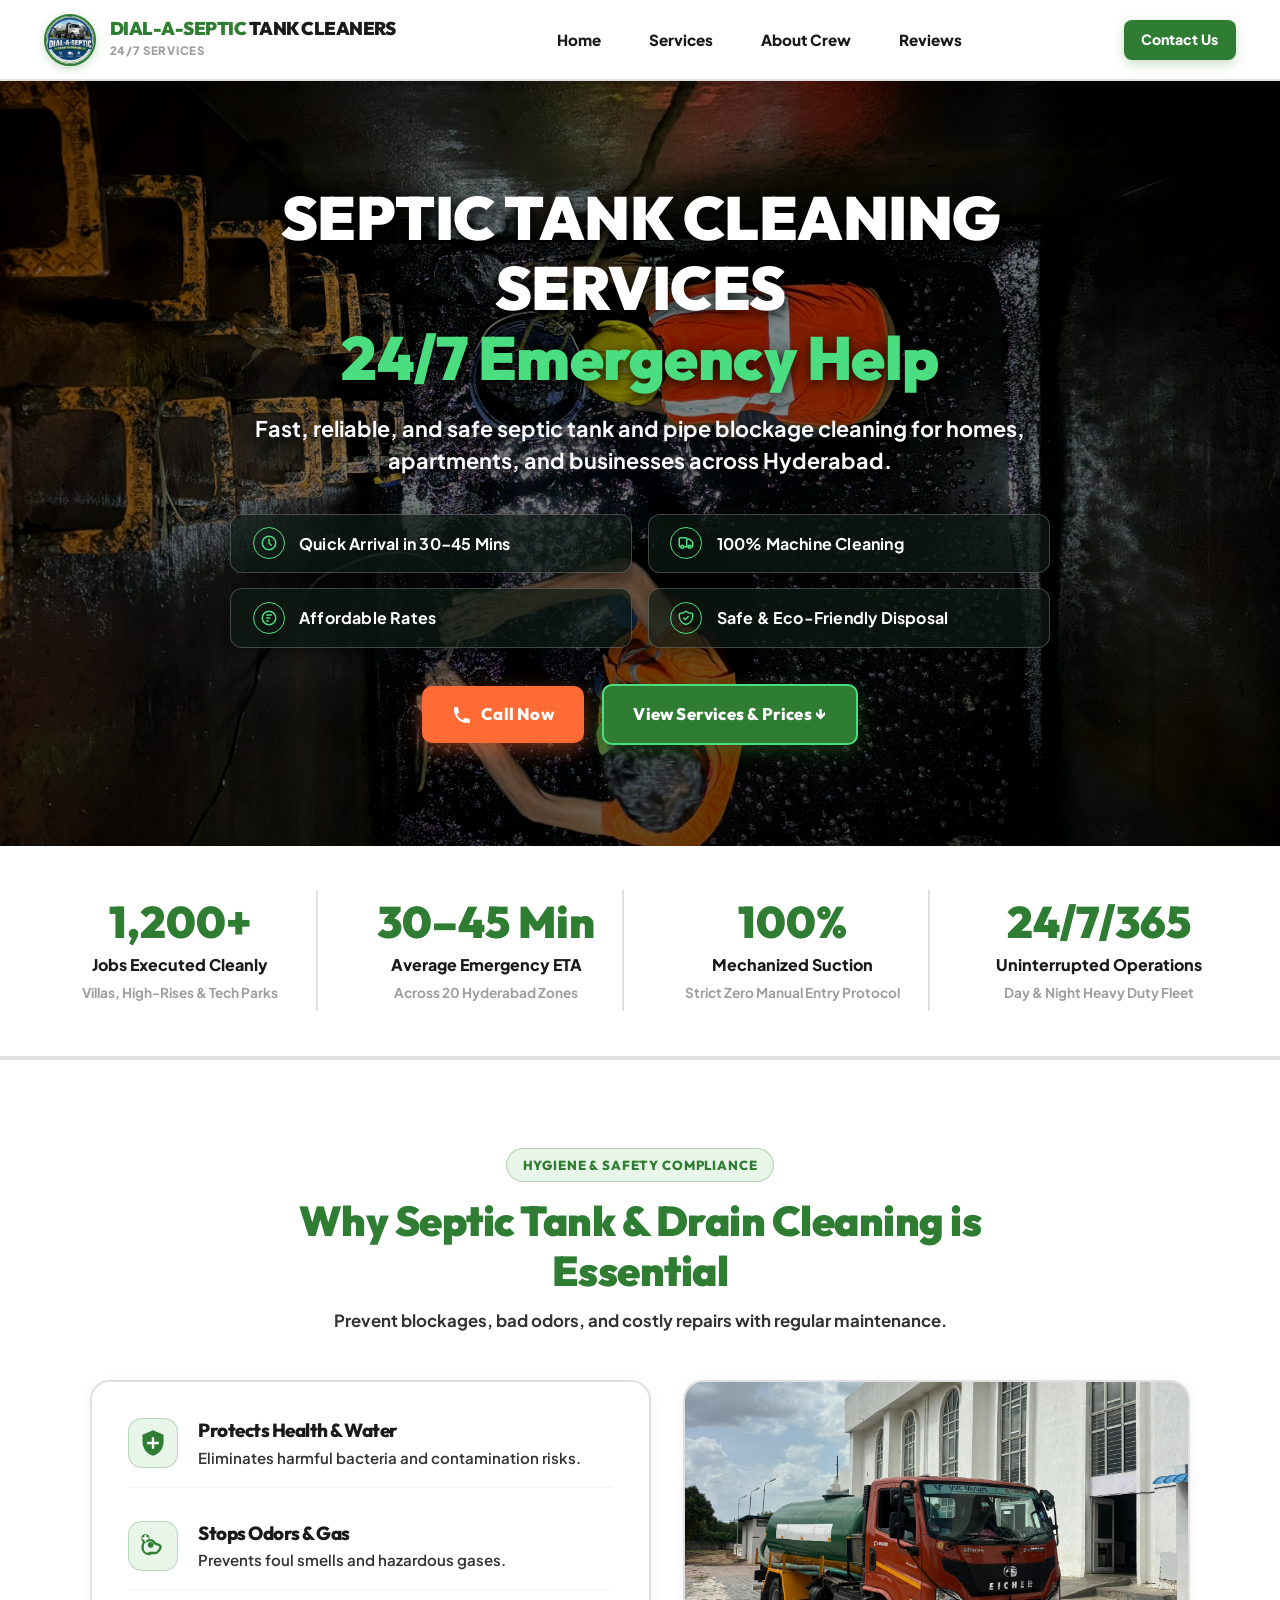
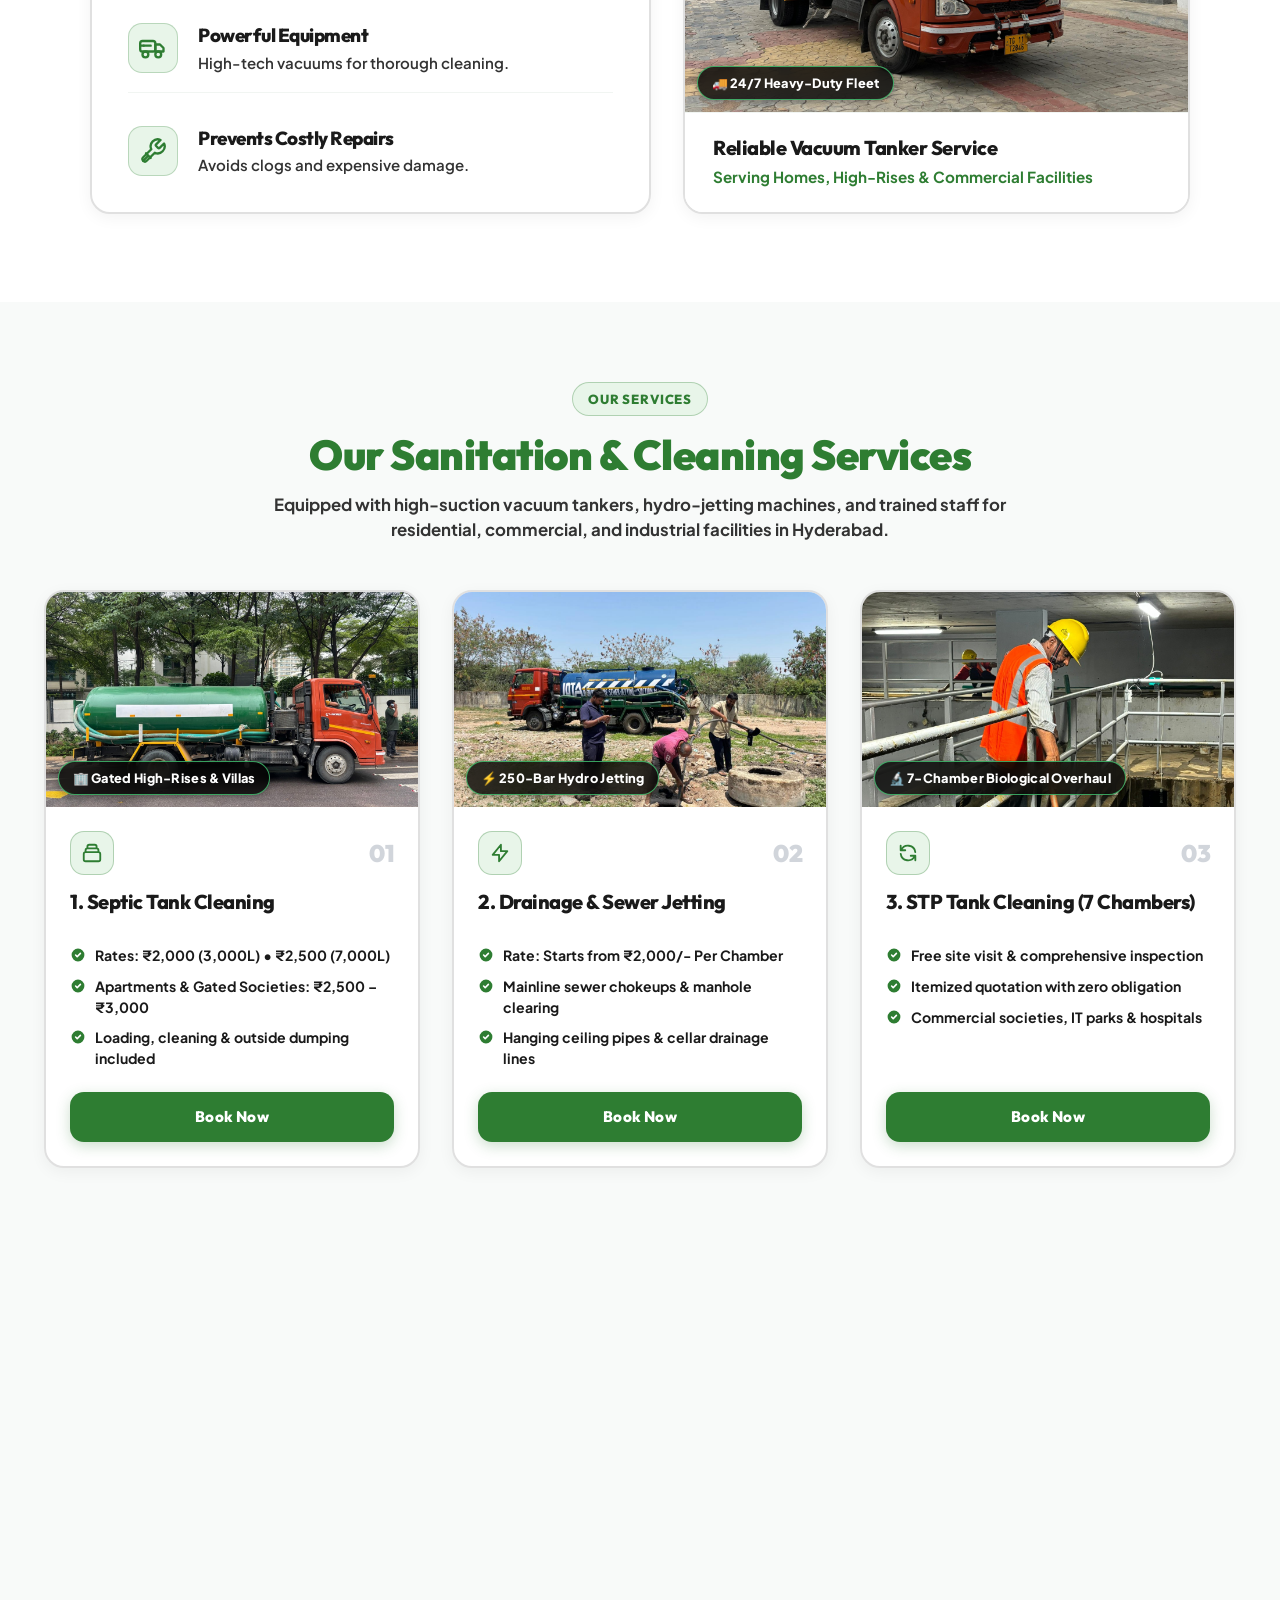
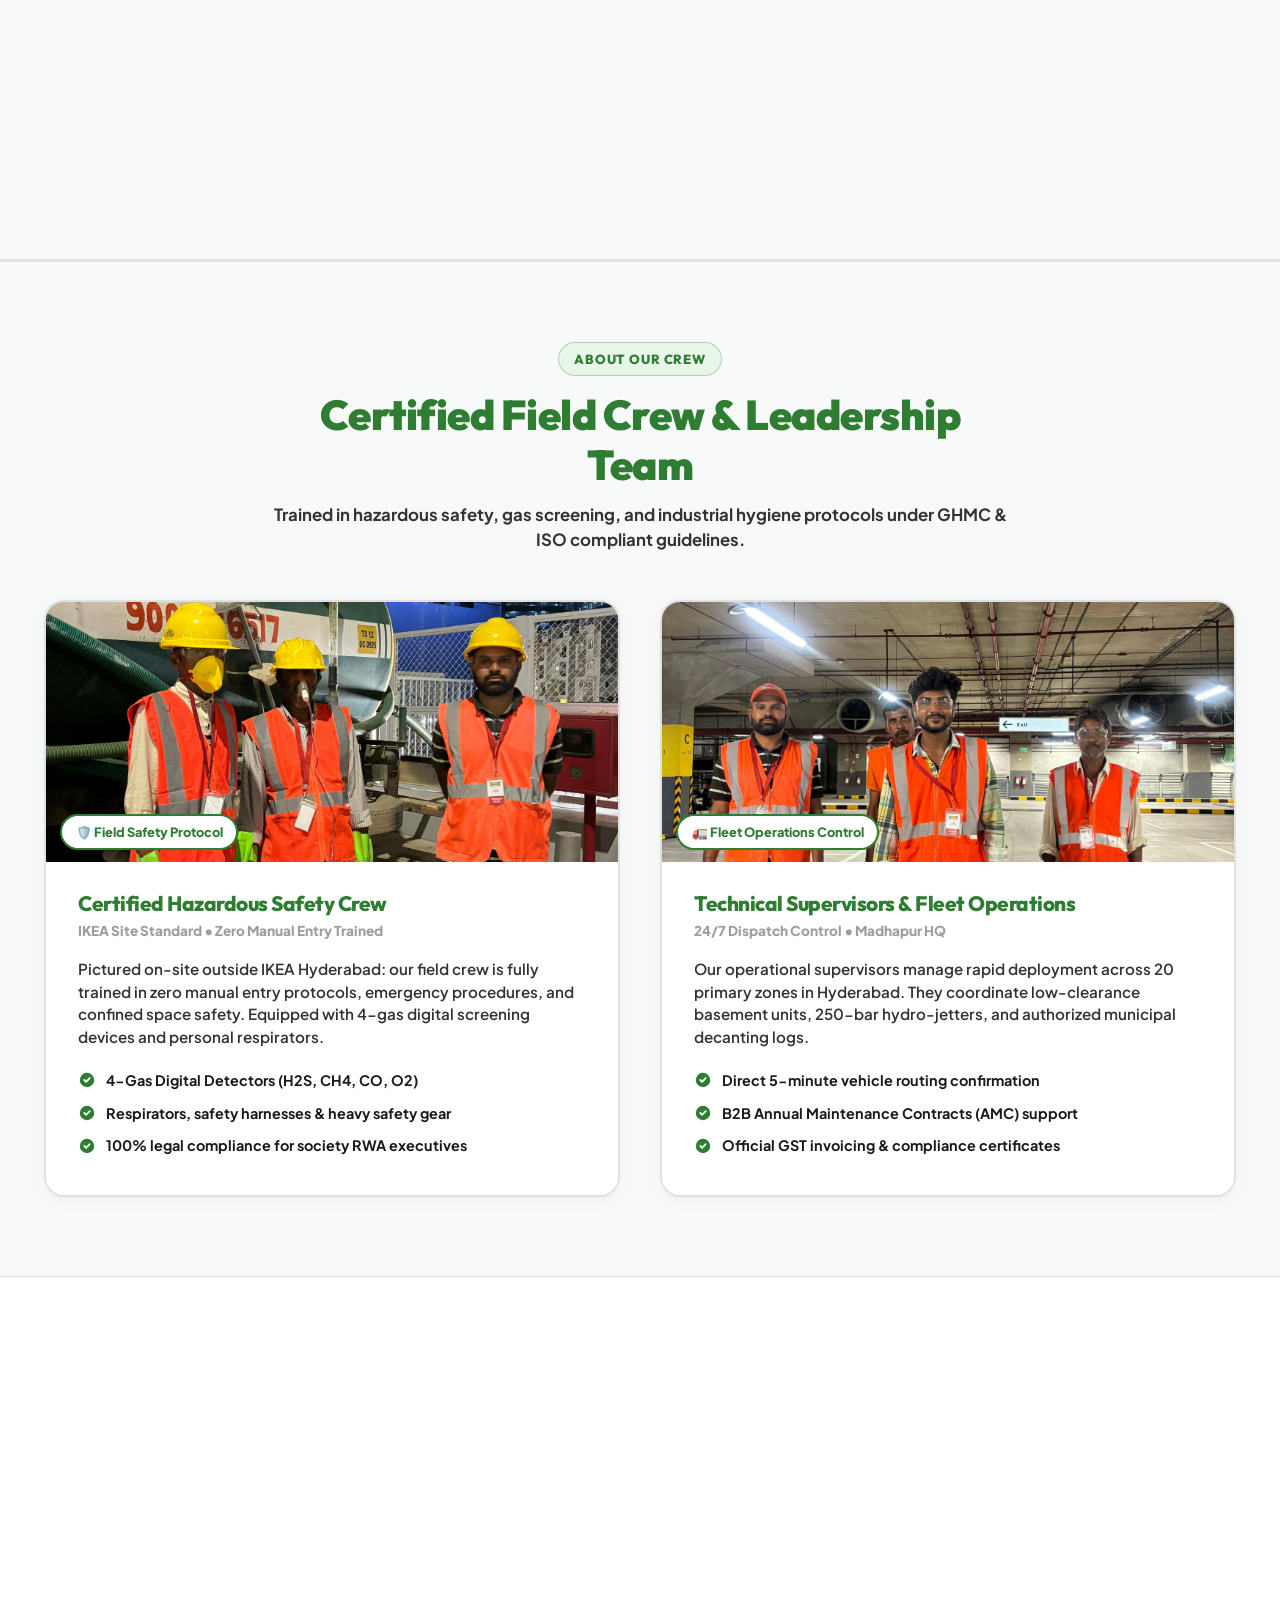
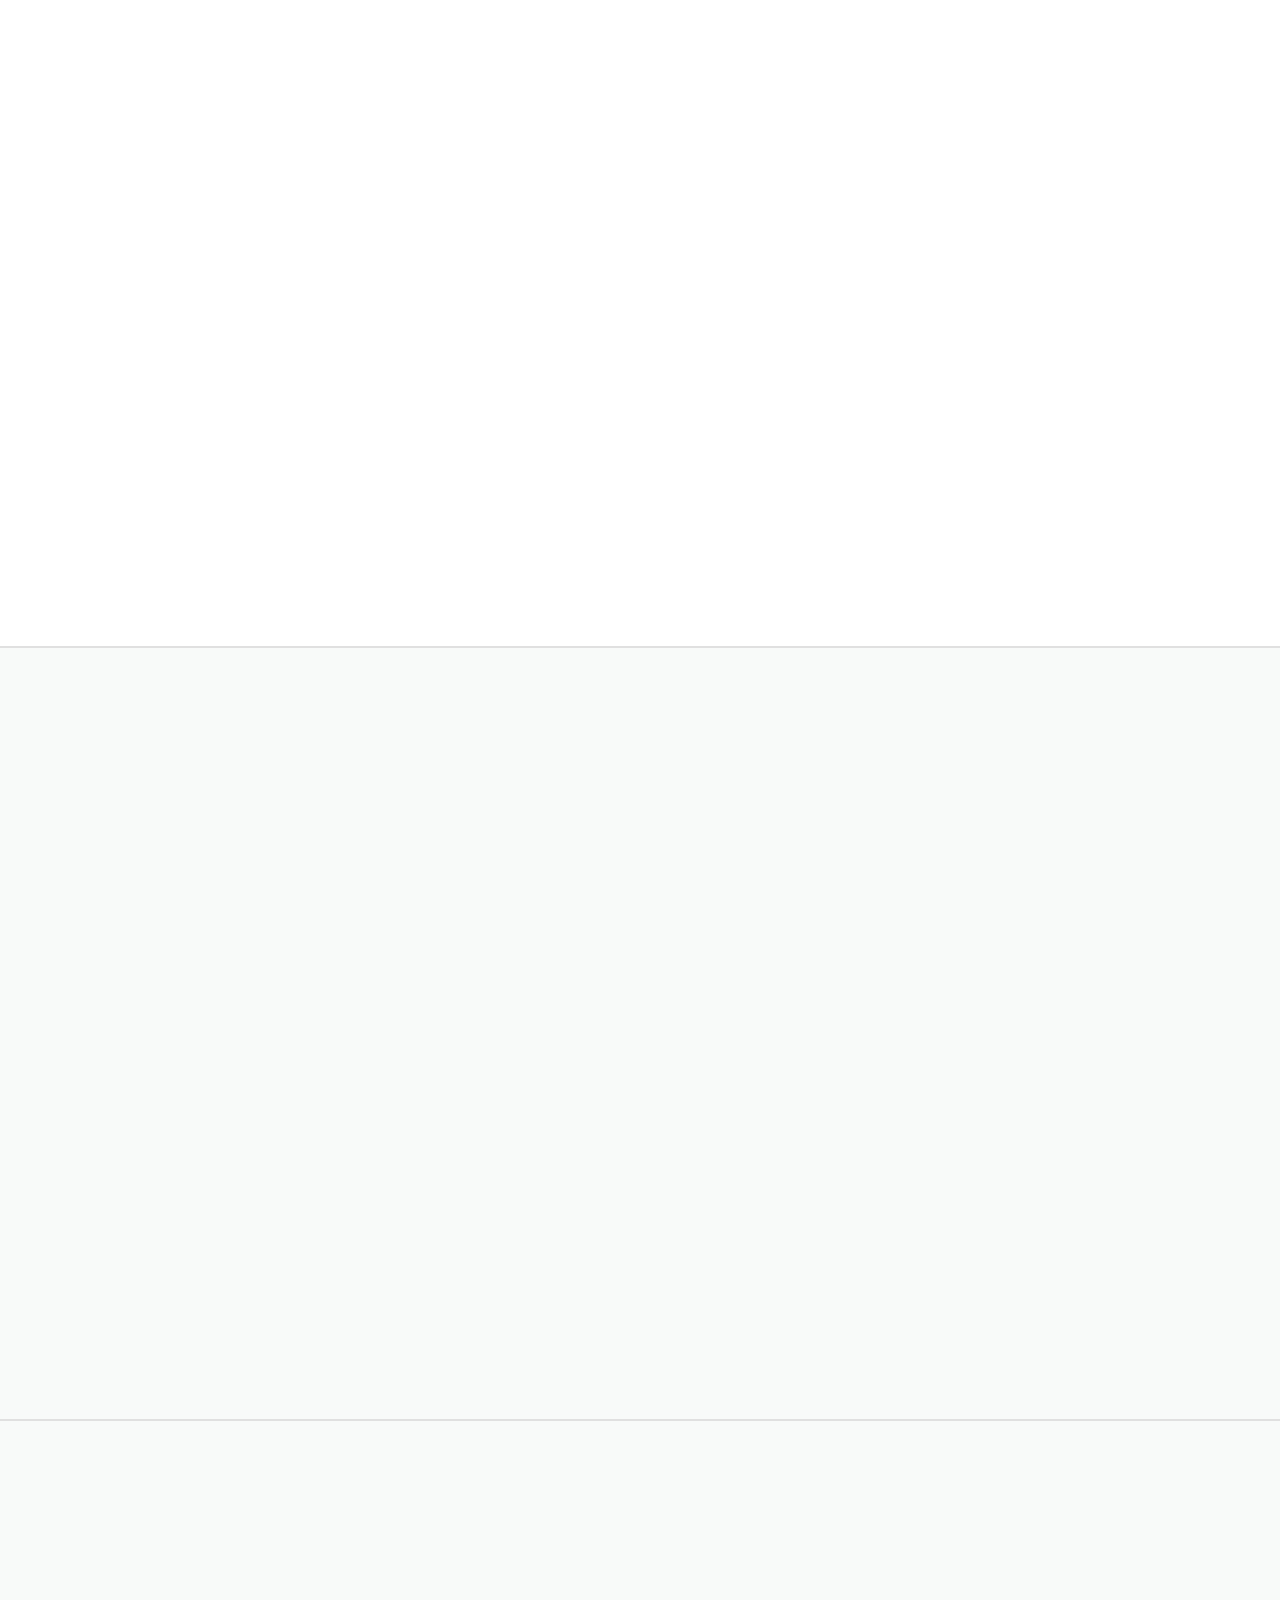
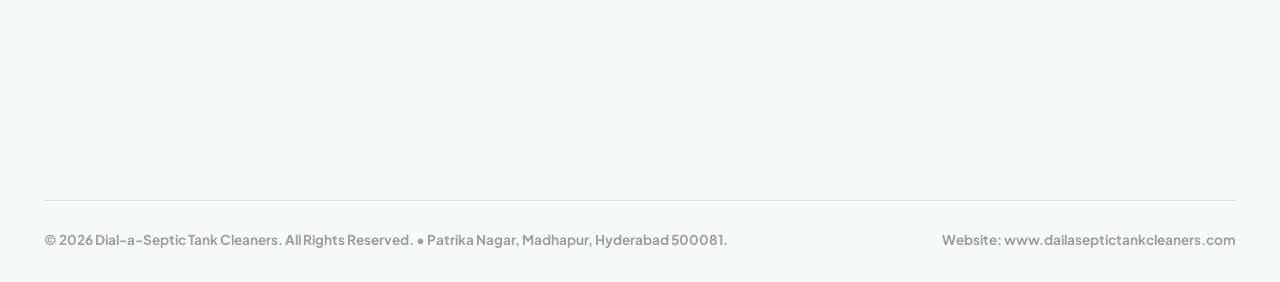
==== commit 6ccb5c6e: "updated" ====
--- a/index.html
+++ b/index.html
@@ -12,8 +12,14 @@
   <meta name="author" content="Dial-a-Septic Tank Cleaners">
 
   <!-- Favicon -->
-  <link rel="icon"
-    href="data:image/svg+xml,<svg xmlns='http://www.w3.org/2000/svg' viewBox='0 0 100 100'><text y='.9em' font-size='90'>🚛</text></svg>">
+  <link rel="icon" type="image/png" href="assets/logo_web.png">
+
+  <!-- Google Fonts: Outfit & Plus Jakarta Sans -->
+  <link rel="preconnect" href="https://fonts.googleapis.com">
+  <link rel="preconnect" href="https://fonts.gstatic.com" crossorigin>
+  <link
+    href="https://fonts.googleapis.com/css2?family=Outfit:wght@500;600;700;800;900&family=Plus+Jakarta+Sans:wght@500;600;700;800&display=swap"
+    rel="stylesheet">
 
   <!-- CSS Stylesheet -->
   <link rel="stylesheet" href="styles.css">
@@ -24,7 +30,7 @@
     "@context": "https://schema.org",
     "@type": "HomeAndConstructionBusiness",
     "name": "Dial-a-Septic Tank Cleaners",
-    "image": "assets/WhatsApp Image 2026-09-06 at 4.38.56 PM.jpeg",
+    "image": "assets/logo_web.png",
     "telephone": "+918074014420",
     "email": "dailaseptictankcleaners@gmail.com",
     "address": {
@@ -53,43 +59,32 @@
 
 <body>
 
-
-
   <!-- ==========================================================================
        NAVIGATION BAR
        ========================================================================== -->
   <nav class="header-nav" id="mainNavbar">
     <div class="nav-container">
       <a href="#hero" class="brand-logo">
-        <div class="logo-icon-wrap">
-          <svg fill="none" stroke="currentColor" stroke-width="2" viewBox="0 0 24 24">
-            <path stroke-linecap="round" stroke-linejoin="round"
-              d="M19.428 15.428a2 2 0 00-1.022-.547l-2.387-.477a6 6 0 00-3.86.517l-.318.158a6 6 0 01-3.86.517L6.05 15.21a2 2 0 00-1.806.547M8 4h8l-1 1v5.172a2 2 0 00.586 1.414l5 5c1.26 1.26.367 3.414-1.415 3.414H4.828c-1.782 0-2.674-2.154-1.414-3.414l5-5A2 2 0 009 10.172V5L8 4z">
-            </path>
-          </svg>
-        </div>
-
+        <img src="assets/logo_web.png" alt="Dial-a-Septic Tank Cleaners Logo" class="brand-logo-img">
+        <div class="logo-text-col">
+          <span class="logo-main-title">DIAL-A-SEPTIC <span>TANK CLEANERS</span></span>
+          <span class="logo-subtitle">24/7 Services</span>
+        </div>
       </a>
 
       <ul class="nav-menu" id="navMenu">
         <li class="nav-item"><a href="#hero">Home</a></li>
-        <li class="nav-item"><a href="#services">Services</a></li>
-        <li class="nav-item"><a href="#history">Background</a></li>
-        <li class="nav-item"><a href="#about">About</a></li>
-        <li class="nav-item"><a href="#reviews">Client Reviews</a></li>
-        <li class="nav-item"><a href="#contact">Contact</a></li>
+        <li class="nav-item"><a href="services.html">Services</a></li>
+        <li class="nav-item"><a href="#about">About Crew</a></li>
+        <li class="nav-item"><a href="#reviews">Reviews</a></li>
+        <li class="nav-item mobile-only"><a href="contact.html">Contact Us</a></li>
       </ul>
 
       <div class="nav-actions">
-
-        <a href="https://wa.me/918074014420?text=Hello%20Dial-a-Septic!%20I%20need%20urgent%20cleaning%20services%20in%20Hyderabad."
-          target="_blank" class="btn btn-whatsapp" id="navWhatsappBtn">
-          <svg width="16" height="16" fill="currentColor" viewBox="0 0 24 24">
-            <path
-              d="M12.031 6.172c-3.181 0-5.767 2.586-5.768 5.766-.001 1.298.38 2.27 1.019 3.287l-.582 2.128 2.182-.573c.978.58 1.911.928 3.145.929 3.178 0 5.767-2.587 5.768-5.766.001-3.187-2.575-5.77-5.764-5.771zm3.392 8.244c-.144.405-.837.774-1.17.824-.299.045-.677.063-1.092-.069-.252-.08-.575-.187-.988-.365-1.739-.751-2.874-2.502-2.961-2.617-.087-.116-.708-.94-.708-1.793s.448-1.273.607-1.446c.159-.173.346-.217.462-.217l.332.006c.106.005.249-.04.39.298.144.347.491 1.2.534 1.287.043.087.072.188.014.303-.058.116-.087.188-.173.289l-.26.302c-.087.087-.179.183-.077.359.101.173.45 0.742.965 1.202.662.591 1.221.774 1.394.86.173.086.275.072.376-.044.101-.116.433-.506.549-.679.116-.173.231-.145.39-.087s1.011.477 1.184.564.289.13.332.202c.044.072.044.419-.1.824z" />
-          </svg>
-          WhatsApp Us
+        <a href="contact.html" class="btn-nav-contact" id="navContactBtn">
+          Contact Us
         </a>
+
       </div>
 
       <button class="mobile-toggle" id="mobileToggle" aria-label="Toggle Navigation">
@@ -101,60 +96,774 @@
   </nav>
 
   <!-- ==========================================================================
-       SECTION 1: ADVANCED HOME PAGE & IMMEDIATE ACTION BOOKING
+       SECTION 1: HERO SECTION WITH VIDEO BACKGROUND (20s Seamless Loop)
        ========================================================================== -->
-  <section class="hero-section" id="hero">
-    <div class="hero-bg-overlay"></div>
+  <section class="hero-video-section" id="hero">
+    <div class="hero-video-bg-wrap">
+      <video id="heroVideoBg" autoplay muted loop playsinline poster="assets/15.jpeg">
+        <source src="assets/video3.mp4" type="video/mp4">
+        Your browser does not support HTML5 video.
+      </video>
+      <div class="hero-video-overlay"></div>
+    </div>
+
+    <div class="hero-video-content reveal-scale">
+      <h1 class="hero-video-title">
+        SEPTIC TANK CLEANING SERVICES
+        <span class="brand-highlight">24/7 Emergency Help</span>
+      </h1>
+
+      <p class="hero-video-lead">
+        Fast, reliable, and safe septic tank and pipe blockage cleaning for homes, apartments, and businesses across
+        Hyderabad.
+      </p>
+
+      <div class="hero-features-grid">
+        <div class="hero-feature-card">
+          <div class="hero-feature-icon">
+            <svg width="18" height="18" fill="none" stroke="currentColor" stroke-width="2" viewBox="0 0 24 24">
+              <circle cx="12" cy="12" r="9"></circle>
+              <path stroke-linecap="round" stroke-linejoin="round" d="M12 7v5l3 3"></path>
+            </svg>
+          </div>
+          <span class="hero-feature-text">Quick Arrival in 30–45 Mins</span>
+        </div>
+
+        <div class="hero-feature-card">
+          <div class="hero-feature-icon">
+            <svg width="18" height="18" fill="none" stroke="currentColor" stroke-width="2" viewBox="0 0 24 24">
+              <path stroke-linecap="round" stroke-linejoin="round"
+                d="M9 17a2 2 0 11-4 0 2 2 0 014 0zM19 17a2 2 0 11-4 0 2 2 0 014 0z"></path>
+              <path stroke-linecap="round" stroke-linejoin="round"
+                d="M13 16V6a1 1 0 00-1-1H4a1 1 0 00-1 1v10a1 1 0 001 1h1m8-1a1 1 0 01-1 1H9m4-1V8a1 1 0 011-1h2.586a1 1 0 01.707.293l3.414 3.414a1 1 0 01.293.707V16a1 1 0 01-1 1h-1m-6-1a1 1 0 001 1h2">
+              </path>
+            </svg>
+          </div>
+          <span class="hero-feature-text">100% Machine Cleaning</span>
+        </div>
+
+        <div class="hero-feature-card">
+          <div class="hero-feature-icon">
+            <svg width="18" height="18" fill="none" stroke="currentColor" stroke-width="2" viewBox="0 0 24 24">
+              <circle cx="12" cy="12" r="9"></circle>
+              <path stroke-linecap="round" stroke-linejoin="round" d="M9 8h6M9 12h4m-4 4h2"></path>
+            </svg>
+          </div>
+          <span class="hero-feature-text">Affordable Rates</span>
+        </div>
+
+        <div class="hero-feature-card">
+          <div class="hero-feature-icon">
+            <svg width="18" height="18" fill="none" stroke="currentColor" stroke-width="2" viewBox="0 0 24 24">
+              <path stroke-linecap="round" stroke-linejoin="round"
+                d="M9 12l2 2 4-4m5.618-4.016A11.955 11.955 0 0112 2.944a11.955 11.955 0 01-8.618 3.04A12.02 12.02 0 003 9c0 5.591 3.824 10.29 9 11.622 5.176-1.332 9-6.03 9-11.622 0-1.042-.133-2.052-.382-3.016z">
+              </path>
+            </svg>
+          </div>
+          <span class="hero-feature-text">Safe &amp; Eco-Friendly Disposal</span>
+        </div>
+      </div>
+
+      <div class="hero-video-actions">
+        <a href="tel:8074014420" class="btn-hero-call">
+          <svg width="20" height="20" fill="currentColor" viewBox="0 0 20 20">
+            <path
+              d="M2 3a1 1 0 011-1h2.153a1 1 0 01.986.836l.74 4.435a1 1 0 01-.54 1.06l-1.548.773a11.037 11.037 0 006.105 6.105l.774-1.548a1 1 0 011.059-.54l4.435.74a1 1 0 01.836.986V17a1 1 0 01-1 1h-2C7.82 18 2 12.18 2 4V3z">
+            </path>
+          </svg>
+          Call Now
+        </a>
+
+        <a href="#services" class="btn-hero-services">
+          View Services &amp; Prices ↓
+        </a>
+      </div>
+    </div>
+  </section>
+
+  <!-- Quick Stats Bar -->
+  <section class="stats-section">
     <div class="container">
-      <div class="hero-grid">
-        <div class="hero-left reveal-left">
-
-          <h1 class="hero-title hero-title-advanced" id="heroAnimatedTitle">
-            <span class="hero-title-halo" aria-hidden="true"></span>
-            <span class="hero-title-main">
-              <span class="title-brand">Dial-a-Septic Tank Cleaners:</span>
-            </span>
-            <span class="hero-dynamic-block">
-              <span class="highlight dynamic-text" id="heroDynamicText">24/7 Mechanized Sanitation &amp; Tankers in
-                Hyderabad</span><span class="typing-caret" id="heroTypingCaret" aria-hidden="true"></span>
-            </span>
-          </h1>
-
-          <p class="hero-lead">
-            High-powered vacuum suction tankers (3,000L to 12,000L) and 250-bar hydro-jetters dispatched immediately to
-            residential villas, high-rise apartments, IT parks, and restaurants.
+      <div class="stats-grid reveal-stagger">
+        <div class="stat-box reveal-scale">
+          <div class="stat-number">1,200+</div>
+          <div class="stat-label">Jobs Executed Cleanly</div>
+          <div class="stat-sub">Villas, High-Rises &amp; Tech Parks</div>
+        </div>
+        <div class="stat-box reveal-scale">
+          <div class="stat-number">30–45 Min</div>
+          <div class="stat-label">Average Emergency ETA</div>
+          <div class="stat-sub">Across 20 Hyderabad Zones</div>
+        </div>
+        <div class="stat-box reveal-scale">
+          <div class="stat-number">100%</div>
+          <div class="stat-label">Mechanized Suction</div>
+          <div class="stat-sub">Strict Zero Manual Entry Protocol</div>
+        </div>
+        <div class="stat-box reveal-scale">
+          <div class="stat-number">24/7/365</div>
+          <div class="stat-label">Uninterrupted Operations</div>
+          <div class="stat-sub">Day &amp; Night Heavy Duty Fleet</div>
+        </div>
+      </div>
+    </div>
+  </section>
+
+
+  <!-- ==========================================================================
+       SECTION 3: WHY SEPTIC TANK & DRAIN CLEANING IS ESSENTIAL (Matching User Screenshot)
+       ========================================================================== -->
+  <section class="history-section" id="history">
+    <div class="container">
+
+
+      <div class="section-head reveal">
+        <span class="section-tag">Hygiene &amp; Safety Compliance</span>
+        <h2 class="section-title">Why <span class="highlight-green">Septic Tank &amp; Drain</span> Cleaning is Essential
+        </h2>
+        <p class="section-subtitle">Prevent blockages, bad odors, and costly repairs with regular maintenance.</p>
+      </div>
+
+      <div class="why-essential-grid">
+        <!-- Left Features Card -->
+        <div class="why-card-features reveal-left">
+          <!-- Feature 1: Protects Health & Water -->
+          <div class="why-feature-row">
+            <div class="why-feature-icon-wrap" title="Health & Safety">
+              <svg width="28" height="28" viewBox="0 0 24 24" fill="#2E7D32">
+                <path d="M12 1L3 5v6c0 5.55 3.84 10.74 9 12 5.16-1.26 9-6.45 9-12V5l-9-4z" />
+                <path d="M11 7h2v4h4v2h-4v4h-2v-4H7v-2h4V7z" fill="#FFFFFF" />
+              </svg>
+            </div>
+            <div class="why-feature-content">
+              <h4>Protects Health &amp; Water</h4>
+              <p>Eliminates harmful bacteria and contamination risks.</p>
+            </div>
+          </div>
+
+          <!-- Feature 2: Stops Odors & Gas -->
+          <div class="why-feature-row">
+            <div class="why-feature-icon-wrap" title="Odor Elimination">
+              <svg width="28" height="28" viewBox="0 0 24 24" fill="none" stroke="#2E7D32" stroke-width="2"
+                stroke-linecap="round" stroke-linejoin="round">
+                <path
+                  d="M9 19c-3.5 0-6-2.5-6-6s2.5-6 6-6c1.5 0 2.8.5 3.8 1.5L14 10l3 1c1.5.5 2 2 1 3.5l-1.5 2c-.5.8-1.5 1.5-2.5 1.5H9z" />
+                <circle cx="10" cy="11" r="1.5" fill="#2E7D32" />
+                <rect x="2" y="2" width="7" height="7" rx="3.5" fill="#2E7D32" stroke="none" />
+                <path d="M5.5 3.5v4M3.5 5.5h4" stroke="#FFFFFF" stroke-width="1.8" />
+              </svg>
+            </div>
+            <div class="why-feature-content">
+              <h4>Stops Odors &amp; Gas</h4>
+              <p>Prevents foul smells and hazardous gases.</p>
+            </div>
+          </div>
+
+          <!-- Feature 3: Powerful Equipment -->
+          <div class="why-feature-row">
+            <div class="why-feature-icon-wrap" title="Powerful Equipment">
+              <svg width="28" height="28" viewBox="0 0 24 24" fill="none" stroke="#2E7D32" stroke-width="2"
+                stroke-linecap="round" stroke-linejoin="round">
+                <rect x="1" y="6" width="13" height="9" rx="2" />
+                <path d="M14 9h4l3 3v3h-7V9z" />
+                <circle cx="5.5" cy="17.5" r="2.5" />
+                <circle cx="16.5" cy="17.5" r="2.5" />
+                <path d="M4 10h6" />
+                <path d="M1 10h3" />
+              </svg>
+            </div>
+            <div class="why-feature-content">
+              <h4>Powerful Equipment</h4>
+              <p>High-tech vacuums for thorough cleaning.</p>
+            </div>
+          </div>
+
+          <!-- Feature 4: Prevents Costly Repairs -->
+          <div class="why-feature-row">
+            <div class="why-feature-icon-wrap" title="Prevents Repairs">
+              <svg width="28" height="28" viewBox="0 0 24 24" fill="none" stroke="#2E7D32" stroke-width="2"
+                stroke-linecap="round" stroke-linejoin="round">
+                <path
+                  d="M14.7 6.3a1 1 0 0 0 0 1.4l1.6 1.6a1 1 0 0 0 1.4 0l3.77-3.77a6 6 0 0 1-7.94 7.94l-6.91 6.91a2.12 2.12 0 0 1-3-3l6.91-6.91a6 6 0 0 1 7.94-7.94l-3.76 3.76z" />
+                <path d="M3.5 20.5l4-4" />
+                <path d="M6 14l4 4" />
+              </svg>
+            </div>
+            <div class="why-feature-content">
+              <h4>Prevents Costly Repairs</h4>
+              <p>Avoids clogs and expensive damage.</p>
+            </div>
+          </div>
+        </div>
+
+        <!-- Right Visual Card -->
+        <div class="why-visual-card reveal-right">
+          <div class="why-img-box">
+            <img src="assets/4.jpeg" alt="Reliable Vacuum Tanker Service" loading="lazy">
+            <span class="service-card-badge">🚚 24/7 Heavy-Duty Fleet</span>
+          </div>
+          <div class="why-visual-caption">
+            <h4>Reliable Vacuum Tanker Service</h4>
+            <p>Serving Homes, High-Rises &amp; Commercial Facilities</p>
+          </div>
+        </div>
+      </div>
+    </div>
+  </section>
+
+  <!-- ==========================================================================
+       OUR SERVICES SECTION (Placed Directly Above About Our Crew)
+       ========================================================================== -->
+  <section class="services-section" id="services">
+    <div class="container">
+      <div class="section-head reveal">
+        <span class="section-tag">Our Services</span>
+        <h2 class="section-title">Our Sanitation &amp; Cleaning Services</h2>
+        <p class="section-subtitle">Equipped with high-suction vacuum tankers, hydro-jetting machines, and trained staff
+          for residential,
+          commercial, and industrial facilities in Hyderabad.</p>
+      </div>
+
+
+      <div class="services-grid reveal-stagger">
+
+        <!-- Service Card 1: Septic Tank Cleaning -->
+        <div class="service-card reveal-scale">
+          <div class="service-card-media">
+            <img src="assets/service_1_septic.jpg" alt="Septic Tank Cleaning Tanker at Gated Community" loading="lazy">
+            <span class="service-card-badge">🏢 Gated High-Rises &amp; Villas</span>
+          </div>
+          <div class="service-card-body">
+            <div class="service-card-top-row">
+              <div class="service-card-icon-box" title="Septic Extraction">
+                <svg width="22" height="22" fill="none" stroke="currentColor" stroke-width="2" viewBox="0 0 24 24">
+                  <path stroke-linecap="round" stroke-linejoin="round"
+                    d="M19 11H5m14 0a2 2 0 012 2v6a2 2 0 01-2 2H5a2 2 0 01-2-2v-6a2 2 0 012-2m14 0V9a2 2 0 00-2-2M5 11V9a2 2 0 012-2m0 0V5a2 2 0 012-2h6a2 2 0 012 2v2M7 7h10">
+                  </path>
+                </svg>
+              </div>
+              <span class="service-card-num">01</span>
+            </div>
+            <h3 class="service-card-title">1. Septic Tank Cleaning</h3>
+
+            <ul class="service-card-points">
+              <li class="service-card-point">
+                <svg viewBox="0 0 20 20" fill="currentColor">
+                  <path fill-rule="evenodd"
+                    d="M10 18a8 8 0 100-16 8 8 0 000 16zm3.707-9.293a1 1 0 00-1.414-1.414L9 10.586 7.707 9.293a1 1 0 00-1.414 1.414l2 2a1 1 0 001.414 0l4-4z"
+                    clip-rule="evenodd" />
+                </svg>
+                <span>Rates: ₹2,000 (3,000L) • ₹2,500 (7,000L)</span>
+              </li>
+              <li class="service-card-point">
+                <svg viewBox="0 0 20 20" fill="currentColor">
+                  <path fill-rule="evenodd"
+                    d="M10 18a8 8 0 100-16 8 8 0 000 16zm3.707-9.293a1 1 0 00-1.414-1.414L9 10.586 7.707 9.293a1 1 0 00-1.414 1.414l2 2a1 1 0 001.414 0l4-4z"
+                    clip-rule="evenodd" />
+                </svg>
+                <span>Apartments &amp; Gated Societies: ₹2,500 – ₹3,000</span>
+              </li>
+              <li class="service-card-point">
+                <svg viewBox="0 0 20 20" fill="currentColor">
+                  <path fill-rule="evenodd"
+                    d="M10 18a8 8 0 100-16 8 8 0 000 16zm3.707-9.293a1 1 0 00-1.414-1.414L9 10.586 7.707 9.293a1 1 0 00-1.414 1.414l2 2a1 1 0 001.414 0l4-4z"
+                    clip-rule="evenodd" />
+                </svg>
+                <span>Loading, cleaning &amp; outside dumping included</span>
+              </li>
+            </ul>
+            <a href="https://wa.me/918074014420?text=I%20want%20to%20book%20Septic%20Tank%20Cleaning" target="_blank"
+              class="service-card-btn">
+              Book Now
+            </a>
+          </div>
+        </div>
+
+        <!-- Service Card 2: Drainage & Sewer Jetting -->
+        <div class="service-card reveal-scale">
+          <div class="service-card-media">
+            <img src="assets/11.jpeg" alt="High Pressure Hydro Jetting Machine" loading="lazy">
+            <span class="service-card-badge">⚡ 250-Bar Hydro Jetting</span>
+          </div>
+          <div class="service-card-body">
+            <div class="service-card-top-row">
+              <div class="service-card-icon-box" title="Hydro Jetting">
+                <svg width="22" height="22" fill="none" stroke="currentColor" stroke-width="2" viewBox="0 0 24 24">
+                  <path stroke-linecap="round" stroke-linejoin="round" d="M13 10V3L4 14h7v7l9-11h-7z"></path>
+                </svg>
+              </div>
+              <span class="service-card-num">02</span>
+            </div>
+            <h3 class="service-card-title">2. Drainage &amp; Sewer Jetting</h3>
+
+            <ul class="service-card-points">
+              <li class="service-card-point">
+                <svg viewBox="0 0 20 20" fill="currentColor">
+                  <path fill-rule="evenodd"
+                    d="M10 18a8 8 0 100-16 8 8 0 000 16zm3.707-9.293a1 1 0 00-1.414-1.414L9 10.586 7.707 9.293a1 1 0 00-1.414 1.414l2 2a1 1 0 001.414 0l4-4z"
+                    clip-rule="evenodd" />
+                </svg>
+                <span>Rate: Starts from ₹2,000/- Per Chamber</span>
+              </li>
+              <li class="service-card-point">
+                <svg viewBox="0 0 20 20" fill="currentColor">
+                  <path fill-rule="evenodd"
+                    d="M10 18a8 8 0 100-16 8 8 0 000 16zm3.707-9.293a1 1 0 00-1.414-1.414L9 10.586 7.707 9.293a1 1 0 00-1.414 1.414l2 2a1 1 0 001.414 0l4-4z"
+                    clip-rule="evenodd" />
+                </svg>
+                <span>Mainline sewer chokeups &amp; manhole clearing</span>
+              </li>
+              <li class="service-card-point">
+                <svg viewBox="0 0 20 20" fill="currentColor">
+                  <path fill-rule="evenodd"
+                    d="M10 18a8 8 0 100-16 8 8 0 000 16zm3.707-9.293a1 1 0 00-1.414-1.414L9 10.586 7.707 9.293a1 1 0 00-1.414 1.414l2 2a1 1 0 001.414 0l4-4z"
+                    clip-rule="evenodd" />
+                </svg>
+                <span>Hanging ceiling pipes &amp; cellar drainage lines</span>
+              </li>
+            </ul>
+            <a href="https://wa.me/918074014420?text=I%20want%20to%20book%20Drainage%20Jetting%20service"
+              target="_blank" class="service-card-btn">
+              Book Now
+            </a>
+          </div>
+        </div>
+
+        <!-- Service Card 3: STP Tank Cleaning -->
+        <div class="service-card reveal-scale">
+          <div class="service-card-media">
+            <img src="assets/service_3_stp.jpg" alt="Sewage Treatment Plant Maintenance" loading="lazy">
+            <span class="service-card-badge">🔬 7-Chamber Biological Overhaul</span>
+          </div>
+          <div class="service-card-body">
+            <div class="service-card-top-row">
+              <div class="service-card-icon-box" title="STP Treatment">
+                <svg width="22" height="22" fill="none" stroke="currentColor" stroke-width="2" viewBox="0 0 24 24">
+                  <path stroke-linecap="round" stroke-linejoin="round"
+                    d="M4 4v5h.582m15.356 2A8.001 8.001 0 004.582 9m0 0H9m11 11v-5h-.581m0 0a8.003 8.003 0 01-15.357-2m15.357 2H15">
+                  </path>
+                </svg>
+              </div>
+              <span class="service-card-num">03</span>
+            </div>
+            <h3 class="service-card-title">3. STP Tank Cleaning (7 Chambers)</h3>
+
+            <ul class="service-card-points">
+              <li class="service-card-point">
+                <svg viewBox="0 0 20 20" fill="currentColor">
+                  <path fill-rule="evenodd"
+                    d="M10 18a8 8 0 100-16 8 8 0 000 16zm3.707-9.293a1 1 0 00-1.414-1.414L9 10.586 7.707 9.293a1 1 0 00-1.414 1.414l2 2a1 1 0 001.414 0l4-4z"
+                    clip-rule="evenodd" />
+                </svg>
+                <span>Free site visit &amp; comprehensive inspection</span>
+              </li>
+              <li class="service-card-point">
+                <svg viewBox="0 0 20 20" fill="currentColor">
+                  <path fill-rule="evenodd"
+                    d="M10 18a8 8 0 100-16 8 8 0 000 16zm3.707-9.293a1 1 0 00-1.414-1.414L9 10.586 7.707 9.293a1 1 0 00-1.414 1.414l2 2a1 1 0 001.414 0l4-4z"
+                    clip-rule="evenodd" />
+                </svg>
+                <span>Itemized quotation with zero obligation</span>
+              </li>
+              <li class="service-card-point">
+                <svg viewBox="0 0 20 20" fill="currentColor">
+                  <path fill-rule="evenodd"
+                    d="M10 18a8 8 0 100-16 8 8 0 000 16zm3.707-9.293a1 1 0 00-1.414-1.414L9 10.586 7.707 9.293a1 1 0 00-1.414 1.414l2 2a1 1 0 001.414 0l4-4z"
+                    clip-rule="evenodd" />
+                </svg>
+                <span>Commercial societies, IT parks &amp; hospitals</span>
+              </li>
+            </ul>
+            <a href="https://wa.me/918074014420?text=Hello%2C%20I%20want%20to%20schedule%20a%20Free%20Site%20Inspection%20for%20STP%20Cleaning"
+              target="_blank" class="service-card-btn">
+              Book Now
+            </a>
+          </div>
+        </div>
+
+        <!-- Service Card 4: Grease Trap Cleaning -->
+        <div class="service-card reveal-scale">
+          <div class="service-card-media">
+            <img src="assets/service_4_grease.jpg" alt="Commercial Kitchen Grease Trap Cleanout" loading="lazy">
+            <span class="service-card-badge">🍳 Commercial Kitchen FOG Clean</span>
+          </div>
+          <div class="service-card-body">
+            <div class="service-card-top-row">
+              <div class="service-card-icon-box" title="Grease Trap Extraction">
+                <svg width="22" height="22" fill="none" stroke="currentColor" stroke-width="2" viewBox="0 0 24 24">
+                  <path stroke-linecap="round" stroke-linejoin="round"
+                    d="M17.657 18.657A8 8 0 016.343 7.343S7 9 9 10c0-2 .5-5 2.986-7C14 5 16.09 5.777 17.656 7.343A7.975 7.975 0 0120 13a7.975 7.975 0 01-2.343 5.657z">
+                  </path>
+                </svg>
+              </div>
+              <span class="service-card-num">04</span>
+            </div>
+            <h3 class="service-card-title">4. Grease Trap &amp; Kitchen Drain Cleaning</h3>
+
+            <ul class="service-card-points">
+              <li class="service-card-point">
+                <svg viewBox="0 0 20 20" fill="currentColor">
+                  <path fill-rule="evenodd"
+                    d="M10 18a8 8 0 100-16 8 8 0 000 16zm3.707-9.293a1 1 0 00-1.414-1.414L9 10.586 7.707 9.293a1 1 0 00-1.414 1.414l2 2a1 1 0 001.414 0l4-4z"
+                    clip-rule="evenodd" />
+                </svg>
+                <span>Small Vehicle (3,000L): ₹3,000/-</span>
+              </li>
+              <li class="service-card-point">
+                <svg viewBox="0 0 20 20" fill="currentColor">
+                  <path fill-rule="evenodd"
+                    d="M10 18a8 8 0 100-16 8 8 0 000 16zm3.707-9.293a1 1 0 00-1.414-1.414L9 10.586 7.707 9.293a1 1 0 00-1.414 1.414l2 2a1 1 0 001.414 0l4-4z"
+                    clip-rule="evenodd" />
+                </svg>
+                <span>Big Vehicle (5,000–7,000L): ₹5,000/-</span>
+              </li>
+              <li class="service-card-point">
+                <svg viewBox="0 0 20 20" fill="currentColor">
+                  <path fill-rule="evenodd"
+                    d="M10 18a8 8 0 100-16 8 8 0 000 16zm3.707-9.293a1 1 0 00-1.414-1.414L9 10.586 7.707 9.293a1 1 0 00-1.414 1.414l2 2a1 1 0 001.414 0l4-4z"
+                    clip-rule="evenodd" />
+                </svg>
+                <span>Night shifts available (Zero dining disruption)</span>
+              </li>
+            </ul>
+            <a href="https://wa.me/918074014420?text=I%20want%20to%20book%20Grease%20Trap%20Cleaning%20service"
+              target="_blank" class="service-card-btn">
+              Book Now
+            </a>
+          </div>
+        </div>
+
+        <!-- Service Card 5: Portable Toilet Sanitation -->
+        <div class="service-card reveal-scale">
+          <div class="service-card-media">
+            <img src="assets/service_5_portable.jpg" alt="Portable Cabin Suction and Wash" loading="lazy">
+            <span class="service-card-badge">🏗️ Construction &amp; Events</span>
+          </div>
+          <div class="service-card-body">
+            <div class="service-card-top-row">
+              <div class="service-card-icon-box" title="Portable Toilet Services">
+                <svg width="22" height="22" fill="none" stroke="currentColor" stroke-width="2" viewBox="0 0 24 24">
+                  <path stroke-linecap="round" stroke-linejoin="round"
+                    d="M19 21V5a2 2 0 00-2-2H7a2 2 0 00-2 2v16m14 0h2m-2 0h-5m-9 0H3m2 0h5M9 7h1m-1 4h1m4-4h1m-1 4h1m-5 10v-5a1 1 0 011-1h2a1 1 0 011 1v5m-4 0h4">
+                  </path>
+                </svg>
+              </div>
+              <span class="service-card-num">05</span>
+            </div>
+            <h3 class="service-card-title">5. Portable Toilet Sanitation</h3>
+
+            <ul class="service-card-points">
+              <li class="service-card-point">
+                <svg viewBox="0 0 20 20" fill="currentColor">
+                  <path fill-rule="evenodd"
+                    d="M10 18a8 8 0 100-16 8 8 0 000 16zm3.707-9.293a1 1 0 00-1.414-1.414L9 10.586 7.707 9.293a1 1 0 00-1.414 1.414l2 2a1 1 0 001.414 0l4-4z"
+                    clip-rule="evenodd" />
+                </svg>
+                <span>Trip Rate: Starts from ₹2,500/- Per Trip</span>
+              </li>
+              <li class="service-card-point">
+                <svg viewBox="0 0 20 20" fill="currentColor">
+                  <path fill-rule="evenodd"
+                    d="M10 18a8 8 0 100-16 8 8 0 000 16zm3.707-9.293a1 1 0 00-1.414-1.414L9 10.586 7.707 9.293a1 1 0 00-1.414 1.414l2 2a1 1 0 001.414 0l4-4z"
+                    clip-rule="evenodd" />
+                </svg>
+                <span>Construction sites, camps &amp; outdoor events</span>
+              </li>
+              <li class="service-card-point">
+                <svg viewBox="0 0 20 20" fill="currentColor">
+                  <path fill-rule="evenodd"
+                    d="M10 18a8 8 0 100-16 8 8 0 000 16zm3.707-9.293a1 1 0 00-1.414-1.414L9 10.586 7.707 9.293a1 1 0 00-1.414 1.414l2 2a1 1 0 001.414 0l4-4z"
+                    clip-rule="evenodd" />
+                </svg>
+                <span>Includes pressure wash &amp; chemical recharge</span>
+              </li>
+            </ul>
+            <a href="https://wa.me/918074014420?text=I%20need%20Portable%20Toilet%20Cleaning%20service" target="_blank"
+              class="service-card-btn">
+              Book Now
+            </a>
+          </div>
+        </div>
+
+        <!-- Service Card 6: Basement & Cellar Drainage -->
+        <div class="service-card reveal-scale">
+          <div class="service-card-media">
+            <img src="assets/service_6_basement.jpg" alt="Basement Low Clearance Vacuum Tanker" loading="lazy">
+            <span class="service-card-badge">🚗 Low Clearance Under 2.4m</span>
+          </div>
+          <div class="service-card-body">
+            <div class="service-card-top-row">
+              <div class="service-card-icon-box" title="Cellar Low Clearance Tanker">
+                <svg width="22" height="22" fill="none" stroke="currentColor" stroke-width="2" viewBox="0 0 24 24">
+                  <path stroke-linecap="round" stroke-linejoin="round"
+                    d="M8 7h12m0 0l-4-4m4 4l-4 4m0 6H4m0 0l4 4m-4-4l4-4"></path>
+                </svg>
+              </div>
+              <span class="service-card-num">06</span>
+            </div>
+            <h3 class="service-card-title">6. Basement &amp; Cellar Drainage (B1/B2/B3)</h3>
+
+            <ul class="service-card-points">
+              <li class="service-card-point">
+                <svg viewBox="0 0 20 20" fill="currentColor">
+                  <path fill-rule="evenodd"
+                    d="M10 18a8 8 0 100-16 8 8 0 000 16zm3.707-9.293a1 1 0 00-1.414-1.414L9 10.586 7.707 9.293a1 1 0 00-1.414 1.414l2 2a1 1 0 001.414 0l4-4z"
+                    clip-rule="evenodd" />
+                </svg>
+                <span>Fixed Rate: ₹2,500/- Per Trip All-Inclusive</span>
+              </li>
+              <li class="service-card-point">
+                <svg viewBox="0 0 20 20" fill="currentColor">
+                  <path fill-rule="evenodd"
+                    d="M10 18a8 8 0 100-16 8 8 0 000 16zm3.707-9.293a1 1 0 00-1.414-1.414L9 10.586 7.707 9.293a1 1 0 00-1.414 1.414l2 2a1 1 0 001.414 0l4-4z"
+                    clip-rule="evenodd" />
+                </svg>
+                <span>Fits low-ceiling parking decks &amp; garages</span>
+              </li>
+              <li class="service-card-point">
+                <svg viewBox="0 0 20 20" fill="currentColor">
+                  <path fill-rule="evenodd"
+                    d="M10 18a8 8 0 100-16 8 8 0 000 16zm3.707-9.293a1 1 0 00-1.414-1.414L9 10.586 7.707 9.293a1 1 0 00-1.414 1.414l2 2a1 1 0 001.414 0l4-4z"
+                    clip-rule="evenodd" />
+                </svg>
+                <span>Perimeter trench &amp; lift pit pumping</span>
+              </li>
+            </ul>
+            <a href="https://wa.me/918074014420?text=I%20need%20Special%20Small%20Vehicle%20for%20Basement%2FCellar%20Cleaning"
+              target="_blank" class="service-card-btn">
+              Book Now
+            </a>
+          </div>
+        </div>
+
+      </div>
+    </div>
+  </section>
+
+  <!-- ==========================================================================
+       SECTION 4: ABOUT OUR CERTIFIED FIELD CREW
+       ========================================================================== -->
+  <section class="about-team-section" id="about">
+    <div class="container">
+      <div class="section-head reveal">
+        <span class="section-tag">About Our Crew</span>
+        <h2 class="section-title">Certified Field Crew &amp; Leadership Team</h2>
+        <p class="section-subtitle">Trained in hazardous safety, gas screening, and industrial hygiene protocols under
+          GHMC &amp; ISO compliant guidelines.</p>
+      </div>
+
+      <div class="team-container-grid reveal-stagger">
+        <!-- Container 1: Certified Safety Crew -->
+        <div class="team-html-container reveal">
+          <div class="team-photo-wrap">
+            <img src="assets/team2.jpeg" alt="Dial-a-Septic Certified Safety Crew outside IKEA Hyderabad"
+              loading="lazy">
+            <span class="team-role-tag">🛡️ Field Safety Protocol</span>
+          </div>
+          <div class="team-body">
+            <h3 class="team-title">Certified Hazardous Safety Crew</h3>
+            <div class="team-subtitle">IKEA Site Standard • Zero Manual Entry Trained</div>
+            <p class="team-desc">
+              Pictured on-site outside IKEA Hyderabad: our field crew is fully trained in zero manual entry protocols,
+              emergency procedures, and confined space safety. Equipped with 4-gas digital screening devices and
+              personal respirators.
+            </p>
+            <ul class="team-checklist">
+              <li><svg viewBox="0 0 20 20" fill="currentColor">
+                  <path fill-rule="evenodd"
+                    d="M10 18a8 8 0 100-16 8 8 0 000 16zm3.707-9.293a1 1 0 00-1.414-1.414L9 10.586 7.707 9.293a1 1 0 00-1.414 1.414l2 2a1 1 0 001.414 0l4-4z"
+                    clip-rule="evenodd"></path>
+                </svg>4-Gas Digital Detectors (H2S, CH4, CO, O2)</li>
+              <li><svg viewBox="0 0 20 20" fill="currentColor">
+                  <path fill-rule="evenodd"
+                    d="M10 18a8 8 0 100-16 8 8 0 000 16zm3.707-9.293a1 1 0 00-1.414-1.414L9 10.586 7.707 9.293a1 1 0 00-1.414 1.414l2 2a1 1 0 001.414 0l4-4z"
+                    clip-rule="evenodd"></path>
+                </svg>Respirators, safety harnesses &amp; heavy safety gear</li>
+              <li><svg viewBox="0 0 20 20" fill="currentColor">
+                  <path fill-rule="evenodd"
+                    d="M10 18a8 8 0 100-16 8 8 0 000 16zm3.707-9.293a1 1 0 00-1.414-1.414L9 10.586 7.707 9.293a1 1 0 00-1.414 1.414l2 2a1 1 0 001.414 0l4-4z"
+                    clip-rule="evenodd"></path>
+                </svg>100% legal compliance for society RWA executives</li>
+            </ul>
+          </div>
+        </div>
+
+        <!-- Container 2: Operations & Engineering Team -->
+        <div class="team-html-container reveal">
+          <div class="team-photo-wrap">
+            <img src="assets/team.jpeg" alt="Technical Engineering Supervisors inside IKEA Parking" loading="lazy">
+            <span class="team-role-tag">🚛 Fleet Operations Control</span>
+          </div>
+          <div class="team-body">
+            <h3 class="team-title">Technical Supervisors &amp; Fleet Operations</h3>
+            <div class="team-subtitle">24/7 Dispatch Control • Madhapur HQ</div>
+            <p class="team-desc">
+              Our operational supervisors manage rapid deployment across 20 primary zones in Hyderabad. They coordinate
+              low-clearance basement units, 250-bar hydro-jetters, and authorized municipal decanting logs.
+            </p>
+            <ul class="team-checklist">
+              <li><svg viewBox="0 0 20 20" fill="currentColor">
+                  <path fill-rule="evenodd"
+                    d="M10 18a8 8 0 100-16 8 8 0 000 16zm3.707-9.293a1 1 0 00-1.414-1.414L9 10.586 7.707 9.293a1 1 0 00-1.414 1.414l2 2a1 1 0 001.414 0l4-4z"
+                    clip-rule="evenodd"></path>
+                </svg>Direct 5-minute vehicle routing confirmation</li>
+              <li><svg viewBox="0 0 20 20" fill="currentColor">
+                  <path fill-rule="evenodd"
+                    d="M10 18a8 8 0 100-16 8 8 0 000 16zm3.707-9.293a1 1 0 00-1.414-1.414L9 10.586 7.707 9.293a1 1 0 00-1.414 1.414l2 2a1 1 0 001.414 0l4-4z"
+                    clip-rule="evenodd"></path>
+                </svg>B2B Annual Maintenance Contracts (AMC) support</li>
+              <li><svg viewBox="0 0 20 20" fill="currentColor">
+                  <path fill-rule="evenodd"
+                    d="M10 18a8 8 0 100-16 8 8 0 000 16zm3.707-9.293a1 1 0 00-1.414-1.414L9 10.586 7.707 9.293a1 1 0 00-1.414 1.414l2 2a1 1 0 001.414 0l4-4z"
+                    clip-rule="evenodd"></path>
+                </svg>Official GST invoicing &amp; compliance certificates</li>
+            </ul>
+          </div>
+        </div>
+      </div>
+    </div>
+  </section>
+
+  <!-- ==========================================================================
+       SECTION 5: CLIENT REVIEWS OR TESTIMONIES (WITH REAL VIDEOS)
+       ========================================================================== -->
+  <section class="video-reviews-section" id="reviews">
+    <div class="container">
+      <div class="section-head reveal">
+        <span class="section-tag">Verified Proof of Work</span>
+        <h2 class="section-title">Client Reviews &amp; Live Video Testimonials</h2>
+        <p class="section-subtitle">Real operational video proof and authentic reviews from gated community RWAs,
+          corporate facilities, and restaurant operators across Cyberabad.</p>
+      </div>
+
+      <div class="video-reviews-grid reveal-stagger">
+        <!-- Review 1 -->
+        <div class="video-review-card reveal">
+          <div class="video-clip-container">
+            <video controls muted playsinline preload="metadata"
+              poster="assets/WhatsApp Image 2026-09-06 at 4.38.56 PM.jpeg">
+              <source src="assets/video1.mp4" type="video/mp4">
+              Your browser does not support HTML5 video.
+            </video>
+          </div>
+          <div class="video-review-body">
+            <div class="review-stars-row">
+              <div class="review-stars">★★★★★</div>
+              <span class="review-verified-tag">✓ Verified RWA Job</span>
+            </div>
+            <p class="review-text">
+              "We had a sudden septic tank overflow in our apartment complex in Kondapur at 9 PM. Dial-a-Septic had a
+              heavy vacuum tanker at our main gate in 35 minutes. Zero mess, zero foul odor, and total relief.
+              Outstanding professionalism!"
+            </p>
+            <div class="review-author-wrap">
+              <div class="review-author-avatar">VK</div>
+              <div class="review-author-info">
+                <h5>Venkat K.</h5>
+                <p>RWA Secretary, Kondapur Towers</p>
+              </div>
+            </div>
+          </div>
+        </div>
+
+        <!-- Review 2 -->
+        <div class="video-review-card reveal">
+          <div class="video-clip-container">
+            <video controls muted playsinline preload="metadata" poster="assets/11.jpeg">
+              <source src="assets/video2.mp4" type="video/mp4">
+              Your browser does not support HTML5 video.
+            </video>
+          </div>
+          <div class="video-review-body">
+            <div class="review-stars-row">
+              <div class="review-stars">★★★★★</div>
+              <span class="review-verified-tag">✓ Verified IT Campus</span>
+            </div>
+            <p class="review-text">
+              "Their 250-bar sewer jetting machine is exceptional. We had a 200-meter mainline drainage blockage choked
+              with concrete silt and tree roots. Dial-a-Septic cleared the whole line in two hours flat with zero pipe
+              damage."
+            </p>
+            <div class="review-author-wrap">
+              <div class="review-author-avatar">RS</div>
+              <div class="review-author-info">
+                <h5>Rajesh S.</h5>
+                <p>Facility Operations Head, Hitech City IT Park</p>
+              </div>
+            </div>
+          </div>
+        </div>
+
+        <!-- Review 3 -->
+        <div class="video-review-card reveal">
+          <div class="video-clip-container">
+            <video controls muted playsinline preload="metadata" poster="assets/15.jpeg">
+              <source src="assets/video3.mp4" type="video/mp4">
+              Your browser does not support HTML5 video.
+            </video>
+          </div>
+          <div class="video-review-body">
+            <div class="review-stars-row">
+              <div class="review-stars">★★★★★</div>
+              <span class="review-verified-tag">✓ Verified F&amp;B Client</span>
+            </div>
+            <p class="review-text">
+              "We manage two casual dining restaurants in Jubilee Hills and Gachibowli. Dial-a-Septic handles our grease
+              traps monthly at 1 AM after closing. Punctual, neat, zero kitchen disruption, and complete odor
+              elimination."
+            </p>
+            <div class="review-author-wrap">
+              <div class="review-author-avatar">AN</div>
+              <div class="review-author-info">
+                <h5>Anand N.</h5>
+                <p>F&amp;B Operations Director, Jubilee Hills</p>
+              </div>
+            </div>
+          </div>
+        </div>
+      </div>
+    </div>
+  </section>
+
+  <!-- ==========================================================================
+       SECTION 6: IMMEDIATE ACTION BOOKING & DISPATCH (Moved to replace former contact section)
+       ========================================================================== -->
+  <section class="booking-cta-section" id="booking-cta">
+    <div class="container">
+      <div class="booking-cta-grid">
+        <div class="booking-cta-info reveal-left">
+          <span class="section-tag">⚡ Immediate Action Booking</span>
+          <h2>Need Emergency Tanker Dispatch?</h2>
+          <p>
+            Our dedicated Ashok Leyland vacuum suction fleet and high-pressure jetters are on active standby across
+            Hyderabad. We guarantee a 30–45 minute arrival for emergency drainage blocks and septic overflows.
           </p>
 
-          <div class="hero-feature-pills">
-            <span class="feature-pill">⏱️ 30–45 Min Emergency ETA</span>
-            <span class="feature-pill">🛡️ Strict Zero Manual Entry</span>
-            <span class="feature-pill">💰 Clear Per-Trip Rates from ₹2,000/-</span>
-            <span class="feature-pill">♻️ Authorized GHMC Outside Dumping</span>
-          </div>
-
-          <div class="hero-cta-group">
-            <a href="tel:8074014420" class="btn btn-primary" style="padding: 0.85rem 1.75rem; font-size: 1rem;">
-              <svg width="18" height="18" fill="currentColor" viewBox="0 0 20 20">
-                <path
-                  d="M2 3a1 1 0 011-1h2.153a1 1 0 01.986.836l.74 4.435a1 1 0 01-.54 1.06l-1.548.773a11.037 11.037 0 006.105 6.105l.774-1.548a1 1 0 011.059-.54l4.435.74a1 1 0 01.836.986V17a1 1 0 01-1 1h-2C7.82 18 2 12.18 2 4V3z">
-                </path>
-              </svg>
-              Instant Hotline: 80740 14420
+          <div class="booking-hotline-banner">
+            <div>
+              <div class="hotline-label">24/7 Operations Room</div>
+              <div class="hotline-number">80740 14420</div>
+            </div>
+            <a href="tel:8074014420" class="btn btn-primary" style="padding: 0.65rem 1.25rem;">
+              Call Now
             </a>
-            <a href="#services" class="btn btn-outline" style="padding: 0.85rem 1.5rem; font-size: 1rem;">
-              Explore Services & Rates ↓
+          </div>
+
+          <div style="display: flex; gap: 1rem; flex-wrap: wrap;">
+            <a href="contact.html" class="btn btn-outline">
+              Open Full Contact Page →
             </a>
           </div>
         </div>
 
-        <!-- Immediate Action Service Booking Card -->
-        <div class="hero-right reveal-right">
+        <!-- Immediate Action Service Booking Card (from Hero) -->
+        <div class="reveal-right">
           <div class="dispatch-card">
             <div class="dispatch-card-header">
-              <span class="dispatch-card-badge">⚡ Immediate Action Booking</span>
-              <h2 class="dispatch-card-title">Book Vacuum Tanker Now</h2>
-              <p style="font-size: 0.82rem; color: var(--slate-400); margin-bottom: 0;">Nearest vacuum unit routed to
-                your GPS location immediately.</p>
+              <span class="dispatch-card-badge">⚡ Instant Dispatch</span>
+              <h3 class="dispatch-card-title">Book Vacuum Tanker Now</h3>
+              <p style="font-size: 0.88rem; color: var(--neutral-medium); margin-bottom: 0;">Nearest vacuum unit routed
+                to your GPS location immediately.</p>
             </div>
 
             <form id="heroDispatchForm">
@@ -162,7 +871,8 @@
                 <label class="form-label" for="heroService">Select Required Service</label>
                 <select class="form-select" id="heroService" required>
                   <option value="Septic Tank Cleaning">1. Septic Tank Cleaning (₹2,000 – ₹3,000)</option>
-                  <option value="Drainage Cleaning & Jetting">2. Drainage Cleaning & Sewer Jetting (₹2,000/Ch.)</option>
+                  <option value="Drainage Cleaning & Jetting">2. Drainage Cleaning &amp; Sewer Jetting (₹2,000/Ch.)
+                  </option>
                   <option value="STP Tank Cleaning (7 Chambers)">3. STP Tank Cleaning (Free Inspection Quote)</option>
                   <option value="Grease Trap & Kitchen Drain">4. Grease Trap Cleaning (₹3,000 – ₹5,000)</option>
                   <option value="Portable Toilet Sanitation">5. Portable Toilet Sanitation (₹2,500/Trip)</option>
@@ -184,7 +894,7 @@
                   <option value="Narsingi">9. Narsingi</option>
                   <option value="Kukatpally">10. Kukatpally</option>
                   <option value="Hafeezpet">11. Hafeezpet</option>
-                  <option value="Tellapur">12. Tellapur & Kollur</option>
+                  <option value="Tellapur">12. Tellapur &amp; Kollur</option>
                 </select>
               </div>
 
@@ -194,7 +904,7 @@
                   pattern="[0-9]{10}" required>
               </div>
 
-              <button type="submit" class="btn btn-whatsapp" style="width: 100%; padding: 0.85rem; font-size: 0.95rem;">
+              <button type="submit" class="btn btn-whatsapp" style="width: 100%; padding: 0.9rem; font-size: 1rem;">
                 <svg width="18" height="18" fill="currentColor" viewBox="0 0 24 24">
                   <path
                     d="M12.031 6.172c-3.181 0-5.767 2.586-5.768 5.766-.001 1.298.38 2.27 1.019 3.287l-.582 2.128 2.182-.573c.978.58 1.911.928 3.145.929 3.178 0 5.767-2.587 5.768-5.766.001-3.187-2.575-5.77-5.764-5.771zm3.392 8.244c-.144.405-.837.774-1.17.824-.299.045-.677.063-1.092-.069-.252-.08-.575-.187-.988-.365-1.739-.751-2.874-2.502-2.961-2.617-.087-.116-.708-.94-.708-1.793s.448-1.273.607-1.446c.159-.173.346-.217.462-.217l.332.006c.106.005.249-.04.39.298.144.347.491 1.2.534 1.287.043.087.072.188.014.303-.058.116-.087.188-.173.289l-.26.302c-.087.087-.179.183-.077.359.101.173.45 0.742.965 1.202.662.591 1.221.774 1.394.86.173.086.275.072.376-.044.101-.116.433-.506.549-.679.116-.173.231-.145.39-.087s1.011.477 1.184.564.289.13.332.202c.044.072.044.419-.1.824z" />
@@ -208,730 +918,6 @@
               </div>
             </form>
           </div>
-        </div>
-      </div>
-    </div>
-  </section>
-
-  <!-- Business Quick Stats Bar -->
-  <section class="stats-section">
-    <div class="container">
-      <div class="stats-grid reveal-stagger">
-        <div class="stat-box reveal-scale">
-          <div class="stat-number">1,200+</div>
-          <div class="stat-label">Jobs Executed Cleanly</div>
-          <div class="stat-sub">Villas, High-Rises & Tech Parks</div>
-        </div>
-        <div class="stat-box reveal-scale">
-          <div class="stat-number">30–45 Min</div>
-          <div class="stat-label">Average Emergency ETA</div>
-          <div class="stat-sub">Across 20 Cyberabad Zones</div>
-        </div>
-        <div class="stat-box reveal-scale">
-          <div class="stat-number">100%</div>
-          <div class="stat-label">Mechanized Suction</div>
-          <div class="stat-sub">Zero Manual Entry Protocol</div>
-        </div>
-        <div class="stat-box reveal-scale">
-          <div class="stat-number">24/7/365</div>
-          <div class="stat-label">Uninterrupted Operations</div>
-          <div class="stat-sub">Day & Night Heavy Duty Fleet</div>
-        </div>
-      </div>
-    </div>
-  </section>
-
-  <!-- ==========================================================================
-       SECTION 2: SERVICES PAGE / SECTION
-       ========================================================================== -->
-  <section class="services-section" id="services">
-    <div class="container">
-      <div class="section-head reveal">
-        <span class="section-tag">Core Sanitation Solutions</span>
-        <h2 class="section-title">Professional Wastewater & Cleaning Services</h2>
-        <p class="section-subtitle">100% mechanized vacuum suction, 250-bar hydro-jetting, and biological treatment
-          engineered for residential, commercial, and industrial facilities in Hyderabad.</p>
-      </div>
-
-      <div class="services-grid reveal-stagger">
-        <!-- Service 1 -->
-        <div class="service-card reveal">
-          <div class="service-img-wrap">
-            <img src="assets/WhatsApp Image 2026-09-06 at 4.38.57 PM.jpeg"
-              alt="Septic Tank Cleaning Tanker at Rajapushpa Atria Gated Community" loading="lazy">
-            <div class="service-img-overlay"></div>
-            <span class="service-img-badge">🏢 Gated High-Rises & Villas</span>
-          </div>
-          <div class="service-card-body">
-            <div class="service-header-row">
-              <div class="service-icon-wrap">
-                <svg width="24" height="24" fill="none" stroke="currentColor" stroke-width="2" viewBox="0 0 24 24">
-                  <path stroke-linecap="round" stroke-linejoin="round"
-                    d="M19 11H5m14 0a2 2 0 012 2v6a2 2 0 01-2 2H5a2 2 0 01-2-2v-6a2 2 0 012-2m14 0V9a2 2 0 00-2-2M5 11V9a2 2 0 012-2m0 0V5a2 2 0 012-2h6a2 2 0 012 2v2M7 7h10">
-                  </path>
-                </svg>
-              </div>
-              <span class="service-number">01</span>
-            </div>
-            <h3 class="service-title">1. Septic Tank Cleaning</h3>
-            <p class="service-desc">
-              Mechanized high-vacuum extraction of liquid effluent and settled anaerobic sludge. Odor-free suction using
-              3,000L to 12,000L tankers.
-            </p>
-            <ul class="service-list">
-              <li><svg viewBox="0 0 20 20" fill="currentColor">
-                  <path fill-rule="evenodd"
-                    d="M10 18a8 8 0 100-16 8 8 0 000 16zm3.707-9.293a1 1 0 00-1.414-1.414L9 10.586 7.707 9.293a1 1 0 00-1.414 1.414l2 2a1 1 0 001.414 0l4-4z"
-                    clip-rule="evenodd"></path>
-                </svg>Rates: ₹2,000 (3,000L) • ₹2,500 (7,000L)</li>
-              <li><svg viewBox="0 0 20 20" fill="currentColor">
-                  <path fill-rule="evenodd"
-                    d="M10 18a8 8 0 100-16 8 8 0 000 16zm3.707-9.293a1 1 0 00-1.414-1.414L9 10.586 7.707 9.293a1 1 0 00-1.414 1.414l2 2a1 1 0 001.414 0l4-4z"
-                    clip-rule="evenodd"></path>
-                </svg>Apartments & Gated Societies: ₹2,500 – ₹3,000</li>
-              <li><svg viewBox="0 0 20 20" fill="currentColor">
-                  <path fill-rule="evenodd"
-                    d="M10 18a8 8 0 100-16 8 8 0 000 16zm3.707-9.293a1 1 0 00-1.414-1.414L9 10.586 7.707 9.293a1 1 0 00-1.414 1.414l2 2a1 1 0 001.414 0l4-4z"
-                    clip-rule="evenodd"></path>
-                </svg>Loading, cleaning & outside dumping included</li>
-            </ul>
-            <div class="service-card-actions">
-              <a href="https://wa.me/918074014420?text=I%20want%20to%20book%20Septic%20Tank%20Cleaning" target="_blank"
-                class="btn btn-whatsapp" style="width: 100%; padding: 0.65rem 1rem; font-size: 0.85rem;">Book Septic
-                Tanker</a>
-            </div>
-          </div>
-        </div>
-
-        <!-- Service 2 -->
-        <div class="service-card reveal">
-          <div class="service-img-wrap">
-            <img src="assets/11.jpeg" alt="High-Pressure Sewer Jetting Machine Unclogging Manhole" loading="lazy">
-            <div class="service-img-overlay"></div>
-            <span class="service-img-badge">⚡ 250-Bar Hydro Jetting</span>
-          </div>
-          <div class="service-card-body">
-            <div class="service-header-row">
-              <div class="service-icon-wrap">
-                <svg width="24" height="24" fill="none" stroke="currentColor" stroke-width="2" viewBox="0 0 24 24">
-                  <path stroke-linecap="round" stroke-linejoin="round" d="M13 10V3L4 14h7v7l9-11h-7z"></path>
-                </svg>
-              </div>
-              <span class="service-number">02</span>
-            </div>
-            <h3 class="service-title">2. Drainage & Sewer Jetting</h3>
-            <p class="service-desc">
-              High-pressure hydro-jetting (up to 250 bar) to clear stubborn blocks, sludge buildup, tree root
-              incursions, and slow-flowing sewer pipelines.
-            </p>
-            <ul class="service-list">
-              <li><svg viewBox="0 0 20 20" fill="currentColor">
-                  <path fill-rule="evenodd"
-                    d="M10 18a8 8 0 100-16 8 8 0 000 16zm3.707-9.293a1 1 0 00-1.414-1.414L9 10.586 7.707 9.293a1 1 0 00-1.414 1.414l2 2a1 1 0 001.414 0l4-4z"
-                    clip-rule="evenodd"></path>
-                </svg>Rate: Starts from ₹2,000/- Per Chamber</li>
-              <li><svg viewBox="0 0 20 20" fill="currentColor">
-                  <path fill-rule="evenodd"
-                    d="M10 18a8 8 0 100-16 8 8 0 000 16zm3.707-9.293a1 1 0 00-1.414-1.414L9 10.586 7.707 9.293a1 1 0 00-1.414 1.414l2 2a1 1 0 001.414 0l4-4z"
-                    clip-rule="evenodd"></path>
-                </svg>Mainline sewer chokeups & manhole clearing</li>
-              <li><svg viewBox="0 0 20 20" fill="currentColor">
-                  <path fill-rule="evenodd"
-                    d="M10 18a8 8 0 100-16 8 8 0 000 16zm3.707-9.293a1 1 0 00-1.414-1.414L9 10.586 7.707 9.293a1 1 0 00-1.414 1.414l2 2a1 1 0 001.414 0l4-4z"
-                    clip-rule="evenodd"></path>
-                </svg>Hanging ceiling pipes & cellar drainage lines</li>
-            </ul>
-            <div class="service-card-actions">
-              <a href="https://wa.me/918074014420?text=I%20want%20to%20book%20Drainage%20Jetting%20service"
-                target="_blank" class="btn btn-primary"
-                style="width: 100%; padding: 0.65rem 1rem; font-size: 0.85rem;">Book Jetting Unit</a>
-            </div>
-          </div>
-        </div>
-
-        <!-- Service 3 -->
-        <div class="service-card reveal">
-          <div class="service-img-wrap">
-            <img src="assets/work.jpeg" alt="Sewage Treatment Plant STP Aeration Chamber Maintenance" loading="lazy">
-            <div class="service-img-overlay"></div>
-            <span class="service-img-badge">🔬 7-Chamber Biological Overhaul</span>
-          </div>
-          <div class="service-card-body">
-            <div class="service-header-row">
-              <div class="service-icon-wrap">
-                <svg width="24" height="24" fill="none" stroke="currentColor" stroke-width="2" viewBox="0 0 24 24">
-                  <path stroke-linecap="round" stroke-linejoin="round"
-                    d="M4 4v5h.582m15.356 2A8.001 8.001 0 004.582 9m0 0H9m11 11v-5h-.581m0 0a8.003 8.003 0 01-15.357-2m15.357 2H15">
-                  </path>
-                </svg>
-              </div>
-              <span class="service-number">03</span>
-            </div>
-            <h3 class="service-title">3. STP Tank Cleaning (7 Chambers)</h3>
-            <p class="service-desc">
-              Comprehensive Sewage Treatment Plant maintenance covering Bar Screen, Raw Sewage, SBR, Sludge Holding,
-              Aeration, Treated Water & Filter Feed tanks.
-            </p>
-            <ul class="service-list">
-              <li><svg viewBox="0 0 20 20" fill="currentColor">
-                  <path fill-rule="evenodd"
-                    d="M10 18a8 8 0 100-16 8 8 0 000 16zm3.707-9.293a1 1 0 00-1.414-1.414L9 10.586 7.707 9.293a1 1 0 00-1.414 1.414l2 2a1 1 0 001.414 0l4-4z"
-                    clip-rule="evenodd"></path>
-                </svg>Free site visit & comprehensive inspection</li>
-              <li><svg viewBox="0 0 20 20" fill="currentColor">
-                  <path fill-rule="evenodd"
-                    d="M10 18a8 8 0 100-16 8 8 0 000 16zm3.707-9.293a1 1 0 00-1.414-1.414L9 10.586 7.707 9.293a1 1 0 00-1.414 1.414l2 2a1 1 0 001.414 0l4-4z"
-                    clip-rule="evenodd"></path>
-                </svg>Itemized quotation with zero obligation</li>
-              <li><svg viewBox="0 0 20 20" fill="currentColor">
-                  <path fill-rule="evenodd"
-                    d="M10 18a8 8 0 100-16 8 8 0 000 16zm3.707-9.293a1 1 0 00-1.414-1.414L9 10.586 7.707 9.293a1 1 0 00-1.414 1.414l2 2a1 1 0 001.414 0l4-4z"
-                    clip-rule="evenodd"></path>
-                </svg>Commercial societies, IT parks & hospitals</li>
-            </ul>
-            <div class="service-card-actions">
-              <a href="https://wa.me/918074014420?text=Hello%2C%20I%20want%20to%20schedule%20a%20Free%20Site%20Inspection%20for%20STP%20Cleaning"
-                target="_blank" class="btn btn-whatsapp"
-                style="width: 100%; padding: 0.65rem 1rem; font-size: 0.85rem;">Schedule Free Site Visit</a>
-            </div>
-          </div>
-        </div>
-
-        <!-- Service 4 -->
-        <div class="service-card reveal">
-          <div class="service-img-wrap">
-            <img src="assets/15.jpeg" alt="Commercial Grease Trap & Kitchen Drain Extraction" loading="lazy">
-            <div class="service-img-overlay"></div>
-            <span class="service-img-badge">🍳 Commercial Kitchen FOG Clean</span>
-          </div>
-          <div class="service-card-body">
-            <div class="service-header-row">
-              <div class="service-icon-wrap">
-                <svg width="24" height="24" fill="none" stroke="currentColor" stroke-width="2" viewBox="0 0 24 24">
-                  <path stroke-linecap="round" stroke-linejoin="round"
-                    d="M12 8c-1.657 0-3 .895-3 2s1.343 2 3 2 3 .895 3 2-1.343 2-3 2m0-8c1.11 0 2.08.402 2.599 1M12 8V7m0 1v8m0 0v1m0-1c-1.11 0-2.08-.402-2.599-1M21 12a9 9 0 11-18 0 9 9 0 0118 0z">
-                  </path>
-                </svg>
-              </div>
-              <span class="service-number">04</span>
-            </div>
-            <h3 class="service-title">4. Grease Trap Cleaning</h3>
-            <p class="service-desc">
-              Removal of Fats, Oils, Grease (FOG), and food waste from commercial kitchen traps, hotel interceptors, and
-              cafeteria discharge lines.
-            </p>
-            <ul class="service-list">
-              <li><svg viewBox="0 0 20 20" fill="currentColor">
-                  <path fill-rule="evenodd"
-                    d="M10 18a8 8 0 100-16 8 8 0 000 16zm3.707-9.293a1 1 0 00-1.414-1.414L9 10.586 7.707 9.293a1 1 0 00-1.414 1.414l2 2a1 1 0 001.414 0l4-4z"
-                    clip-rule="evenodd"></path>
-                </svg>Rates: ₹3,000 (Small) • ₹5,000 (Big Vehicle)</li>
-              <li><svg viewBox="0 0 20 20" fill="currentColor">
-                  <path fill-rule="evenodd"
-                    d="M10 18a8 8 0 100-16 8 8 0 000 16zm3.707-9.293a1 1 0 00-1.414-1.414L9 10.586 7.707 9.293a1 1 0 00-1.414 1.414l2 2a1 1 0 001.414 0l4-4z"
-                    clip-rule="evenodd"></path>
-                </svg>Eliminates foul smell and drain chokes</li>
-              <li><svg viewBox="0 0 20 20" fill="currentColor">
-                  <path fill-rule="evenodd"
-                    d="M10 18a8 8 0 100-16 8 8 0 000 16zm3.707-9.293a1 1 0 00-1.414-1.414L9 10.586 7.707 9.293a1 1 0 00-1.414 1.414l2 2a1 1 0 001.414 0l4-4z"
-                    clip-rule="evenodd"></path>
-                </svg>Night shifts available (zero dining disruption)</li>
-            </ul>
-            <div class="service-card-actions">
-              <a href="https://wa.me/918074014420?text=I%20want%20to%20book%20Grease%20Trap%20Cleaning%20service"
-                target="_blank" class="btn btn-whatsapp"
-                style="width: 100%; padding: 0.65rem 1rem; font-size: 0.85rem;">Book Grease Trap Service</a>
-            </div>
-          </div>
-        </div>
-
-        <!-- Service 5 -->
-        <div class="service-card reveal">
-          <div class="service-img-wrap">
-            <img src="assets/7.jpeg" alt="Mobile Portable Toilet Cabin Cleaning & Suction" loading="lazy">
-            <div class="service-img-overlay"></div>
-            <span class="service-img-badge">🏗️ Construction & Events</span>
-          </div>
-          <div class="service-card-body">
-            <div class="service-header-row">
-              <div class="service-icon-wrap">
-                <svg width="24" height="24" fill="none" stroke="currentColor" stroke-width="2" viewBox="0 0 24 24">
-                  <path stroke-linecap="round" stroke-linejoin="round"
-                    d="M3 12l2-2m0 0l7-7 7 7M5 10v10a1 1 0 001 1h3m10-11l2 2m-2-2v10a1 1 0 01-1 1h-3m-6 0a1 1 0 001-1v-4a1 1 0 011-1h2a1 1 0 011 1v4a1 1 0 001 1m-6 0h6">
-                  </path>
-                </svg>
-              </div>
-              <span class="service-number">05</span>
-            </div>
-            <h3 class="service-title">5. Portable Toilet Sanitation</h3>
-            <p class="service-desc">
-              Scheduled vacuum pumping, blue chemical recharging, and pressure disinfection for construction sites,
-              infrastructure projects & events.
-            </p>
-            <ul class="service-list">
-              <li><svg viewBox="0 0 20 20" fill="currentColor">
-                  <path fill-rule="evenodd"
-                    d="M10 18a8 8 0 100-16 8 8 0 000 16zm3.707-9.293a1 1 0 00-1.414-1.414L9 10.586 7.707 9.293a1 1 0 00-1.414 1.414l2 2a1 1 0 001.414 0l4-4z"
-                    clip-rule="evenodd"></path>
-                </svg>Rate: Starts from ₹2,500/- Per Trip</li>
-              <li><svg viewBox="0 0 20 20" fill="currentColor">
-                  <path fill-rule="evenodd"
-                    d="M10 18a8 8 0 100-16 8 8 0 000 16zm3.707-9.293a1 1 0 00-1.414-1.414L9 10.586 7.707 9.293a1 1 0 00-1.414 1.414l2 2a1 1 0 001.414 0l4-4z"
-                    clip-rule="evenodd"></path>
-                </svg>Construction sites, labour camps & events</li>
-              <li><svg viewBox="0 0 20 20" fill="currentColor">
-                  <path fill-rule="evenodd"
-                    d="M10 18a8 8 0 100-16 8 8 0 000 16zm3.707-9.293a1 1 0 00-1.414-1.414L9 10.586 7.707 9.293a1 1 0 00-1.414 1.414l2 2a1 1 0 001.414 0l4-4z"
-                    clip-rule="evenodd"></path>
-                </svg>Odor neutralization & surface washdown</li>
-            </ul>
-            <div class="service-card-actions">
-              <a href="https://wa.me/918074014420?text=I%20need%20Portable%20Toilet%20Cleaning%20service"
-                target="_blank" class="btn btn-primary"
-                style="width: 100%; padding: 0.65rem 1rem; font-size: 0.85rem;">Book Toilet Pumping</a>
-            </div>
-          </div>
-        </div>
-
-        <!-- Service 6 -->
-        <div class="service-card reveal">
-          <div class="service-img-wrap">
-            <img src="assets/14.jpeg" alt="Multi-Level Basement Drainage Trench Grating De-Clogging" loading="lazy">
-            <div class="service-img-overlay"></div>
-            <span class="service-img-badge">🚗 Low Clearance & Sub-Levels</span>
-          </div>
-          <div class="service-card-body">
-            <div class="service-header-row">
-              <div class="service-icon-wrap">
-                <svg width="24" height="24" fill="none" stroke="currentColor" stroke-width="2" viewBox="0 0 24 24">
-                  <path stroke-linecap="round" stroke-linejoin="round" d="M19 14l-7 7m0 0l-7-7m7 7V3"></path>
-                </svg>
-              </div>
-              <span class="service-number">06</span>
-            </div>
-            <h3 class="service-title">6. Basement Drainage (B1/B2/B3)</h3>
-            <p class="service-desc">
-              Deep underground drainage, ceiling hanging pipes, and cellar septic suction using specialized
-              low-clearance units under 2.4m height.
-            </p>
-            <ul class="service-list">
-              <li><svg viewBox="0 0 20 20" fill="currentColor">
-                  <path fill-rule="evenodd"
-                    d="M10 18a8 8 0 100-16 8 8 0 000 16zm3.707-9.293a1 1 0 00-1.414-1.414L9 10.586 7.707 9.293a1 1 0 00-1.414 1.414l2 2a1 1 0 001.414 0l4-4z"
-                    clip-rule="evenodd"></path>
-                </svg>Fixed Rate: ₹2,500/- Per Trip All-Inclusive</li>
-              <li><svg viewBox="0 0 20 20" fill="currentColor">
-                  <path fill-rule="evenodd"
-                    d="M10 18a8 8 0 100-16 8 8 0 000 16zm3.707-9.293a1 1 0 00-1.414-1.414L9 10.586 7.707 9.293a1 1 0 00-1.414 1.414l2 2a1 1 0 001.414 0l4-4z"
-                    clip-rule="evenodd"></path>
-                </svg>Fits parking decks with ceiling under 2.4m</li>
-              <li><svg viewBox="0 0 20 20" fill="currentColor">
-                  <path fill-rule="evenodd"
-                    d="M10 18a8 8 0 100-16 8 8 0 000 16zm3.707-9.293a1 1 0 00-1.414-1.414L9 10.586 7.707 9.293a1 1 0 00-1.414 1.414l2 2a1 1 0 001.414 0l4-4z"
-                    clip-rule="evenodd"></path>
-                </svg>Perimeter trench desilting & lift pit pump-out</li>
-            </ul>
-            <div class="service-card-actions">
-              <a href="https://wa.me/918074014420?text=I%20need%20Special%20Small%20Vehicle%20for%20Basement%2FCellar%20Cleaning"
-                target="_blank" class="btn btn-whatsapp"
-                style="width: 100%; padding: 0.65rem 1rem; font-size: 0.85rem;">Book Cellar Vehicle</a>
-            </div>
-          </div>
-        </div>
-      </div>
-    </div>
-  </section>
-
-  <!-- ==========================================================================
-       SECTION 3: BACKGROUND (HISTORY) & WHY NECESSARY IN METRO CITIES
-       ========================================================================== -->
-  <section class="history-section" id="history">
-    <div class="container">
-      <div class="history-grid">
-        <div class="history-content reveal-left">
-          <span class="section-tag">Urban Necessity & Market History</span>
-          <h2>Why Mechanized Sanitation is Vital in Metropolitan Cities</h2>
-          <p>
-            Hyderabad’s explosive vertical expansion over the last decade — with over 3,000 high-rise societies in
-            Gachibowli, Kokapet, and Kondapur alongside massive IT campuses in Hitech City — has completely reshaped
-            urban wastewater management. Traditional manual methods are not only illegal but physically incapable of
-            handling multi-ton sludge volumes.
-          </p>
-
-          <div class="history-points">
-            <div class="history-point-item">
-              <div class="history-point-icon">✓</div>
-              <div class="history-point-text">
-                <strong>Massive Urban Wastewater Density</strong>
-                <span>High-density gated communities generate millions of liters of greywater and blackwater daily,
-                  causing severe underground anaerobic sludge sedimentation.</span>
-              </div>
-            </div>
-
-            <div class="history-point-item">
-              <div class="history-point-icon">✓</div>
-              <div class="history-point-text">
-                <strong>Strict Statutory Prohibition of Manual Entry</strong>
-                <span>Under the *Prohibition of Employment as Manual Scavengers Act*, manual entry into tanks is a
-                  non-bailable criminal offense. High-vacuum suction tankers are legally mandatory to protect RWA
-                  committees and corporate facility heads from liability.</span>
-              </div>
-            </div>
-
-            <div class="history-point-item">
-              <div class="history-point-icon">✓</div>
-              <div class="history-point-text">
-                <strong>Borewell Scaling & Kitchen FOG Chokes</strong>
-                <span>Hard groundwater minerals combined with fats, oils, and grease (FOG) create rock-solid
-                  calcification inside drainage lines that only 250-bar hydro-jetters can dislodge.</span>
-              </div>
-            </div>
-
-            <div class="history-point-item">
-              <div class="history-point-icon">✓</div>
-              <div class="history-point-text">
-                <strong>24/7 Rapid Emergency Response Model</strong>
-                <span>Sewage backups during dinner rush hours or weekend society events demand immediate 30–45 minute
-                  vehicle turnout with sealed spiral suction hoses.</span>
-              </div>
-            </div>
-          </div>
-
-          <a href="tel:8074014420" class="btn btn-primary">
-            Speak to Operations Dispatcher: 80740 14420
-          </a>
-        </div>
-
-        <div class="history-visual-card reveal-right">
-          <div class="history-img-box">
-            <img src="assets/3.jpeg" alt="Heavy Vacuum Tanker TS 07 UE 5920 Servicing Luxury High-Rise in Cyberabad"
-              loading="lazy">
-          </div>
-          <div class="history-caption">
-            <h4>Modern High-Vacuum Fleet (TS 07 UE 5920)</h4>
-            <p>Dedicated Ashok Leyland heavy vacuum tanker servicing luxury high-rises and commercial towers across the
-              Gachibowli–Financial District corridor.</p>
-          </div>
-        </div>
-      </div>
-    </div>
-  </section>
-
-  <!-- ==========================================================================
-       SECTION 4: TEAM MEMBERS OR ABOUT US (HTML CONTAINERS)
-       ========================================================================== -->
-  <section class="about-team-section" id="about">
-    <div class="container">
-      <div class="section-head reveal">
-        <span class="section-tag">About Our Organization</span>
-        <h2 class="section-title">Certified Field Crew & Leadership Team</h2>
-        <p class="section-subtitle">Trained in hazardous confined-space safety, gas screening, and industrial hygiene
-          protocols under GHMC & ISO compliant guidelines.</p>
-      </div>
-
-      <div class="team-container-grid reveal-stagger">
-        <!-- Container 1: Certified Safety Crew -->
-        <div class="team-html-container reveal">
-          <div class="team-photo-wrap">
-            <img src="assets/team2.jpeg" alt="Dial-a-Septic Certified Safety Crew outside IKEA Hyderabad"
-              loading="lazy">
-            <span class="team-role-tag">🛡️ Field Safety Protocol</span>
-          </div>
-          <div class="team-body">
-            <h3 class="team-title">Certified Hazardous Safety Crew</h3>
-            <div class="team-subtitle">IKEA Site Standard • Zero Manual Entry Trained</div>
-            <p class="team-desc">
-              Pictured on-site outside IKEA Hyderabad: our specialized field crew is fully trained in zero manual entry
-              protocols, emergency procedures, and confined space safety. Equipped with 4-gas digital screening devices,
-              personal respirators, and oxygen canisters.
-            </p>
-            <ul class="team-checklist">
-              <li><svg viewBox="0 0 20 20" fill="currentColor">
-                  <path fill-rule="evenodd"
-                    d="M10 18a8 8 0 100-16 8 8 0 000 16zm3.707-9.293a1 1 0 00-1.414-1.414L9 10.586 7.707 9.293a1 1 0 00-1.414 1.414l2 2a1 1 0 001.414 0l4-4z"
-                    clip-rule="evenodd"></path>
-                </svg>4-Gas Digital Detectors (H2S, CH4, CO, O2) before chamber opening</li>
-              <li><svg viewBox="0 0 20 20" fill="currentColor">
-                  <path fill-rule="evenodd"
-                    d="M10 18a8 8 0 100-16 8 8 0 000 16zm3.707-9.293a1 1 0 00-1.414-1.414L9 10.586 7.707 9.293a1 1 0 00-1.414 1.414l2 2a1 1 0 001.414 0l4-4z"
-                    clip-rule="evenodd"></path>
-                </svg>Organic vapor respirators, safety harnesses & heavy boots</li>
-              <li><svg viewBox="0 0 20 20" fill="currentColor">
-                  <path fill-rule="evenodd"
-                    d="M10 18a8 8 0 100-16 8 8 0 000 16zm3.707-9.293a1 1 0 00-1.414-1.414L9 10.586 7.707 9.293a1 1 0 00-1.414 1.414l2 2a1 1 0 001.414 0l4-4z"
-                    clip-rule="evenodd"></path>
-                </svg>100% legal protection for society RWA executives</li>
-            </ul>
-          </div>
-        </div>
-
-        <!-- Container 2: Operations & Engineering Team -->
-        <div class="team-html-container reveal">
-          <div class="team-photo-wrap">
-            <img src="assets/team.jpeg" alt="Technical Engineering Supervisors inside IKEA Parking" loading="lazy">
-            <span class="team-role-tag">🚛 Technical Fleet Supervisors</span>
-          </div>
-          <div class="team-body">
-            <h3 class="team-title">Technical Supervisors & Fleet Operations</h3>
-            <div class="team-subtitle">24/7 Dispatch Control • Madhapur HQ</div>
-            <p class="team-desc">
-              Our seasoned operational supervisors manage rapid deployment across 20 primary zones in Hyderabad. They
-              coordinate low-clearance basement units, 250-bar hydro-jetters, and authorized municipal decanting logs
-              for complete customer transparency.
-            </p>
-            <ul class="team-checklist">
-              <li><svg viewBox="0 0 20 20" fill="currentColor">
-                  <path fill-rule="evenodd"
-                    d="M10 18a8 8 0 100-16 8 8 0 000 16zm3.707-9.293a1 1 0 00-1.414-1.414L9 10.586 7.707 9.293a1 1 0 00-1.414 1.414l2 2a1 1 0 001.414 0l4-4z"
-                    clip-rule="evenodd"></path>
-                </svg>Direct 5-minute vehicle routing confirmation</li>
-              <li><svg viewBox="0 0 20 20" fill="currentColor">
-                  <path fill-rule="evenodd"
-                    d="M10 18a8 8 0 100-16 8 8 0 000 16zm3.707-9.293a1 1 0 00-1.414-1.414L9 10.586 7.707 9.293a1 1 0 00-1.414 1.414l2 2a1 1 0 001.414 0l4-4z"
-                    clip-rule="evenodd"></path>
-                </svg>B2B Annual Maintenance Contracts (AMC) management</li>
-              <li><svg viewBox="0 0 20 20" fill="currentColor">
-                  <path fill-rule="evenodd"
-                    d="M10 18a8 8 0 100-16 8 8 0 000 16zm3.707-9.293a1 1 0 00-1.414-1.414L9 10.586 7.707 9.293a1 1 0 00-1.414 1.414l2 2a1 1 0 001.414 0l4-4z"
-                    clip-rule="evenodd"></path>
-                </svg>Official GST invoicing & compliance certificates</li>
-            </ul>
-          </div>
-        </div>
-      </div>
-    </div>
-  </section>
-
-  <!-- ==========================================================================
-       SECTION 5: CLIENT REVIEWS OR TESTIMONIES (WITH REAL VIDEOS)
-       ========================================================================== -->
-  <section class="video-reviews-section" id="reviews">
-    <div class="container">
-      <div class="section-head reveal">
-        <span class="section-tag">Verified Proof of Work</span>
-        <h2 class="section-title">Client Reviews & Live Video Testimonials</h2>
-        <p class="section-subtitle">Real operational video proof and authentic reviews from gated community RWAs,
-          corporate facilities, and restaurant operators across Cyberabad.</p>
-      </div>
-
-      <div class="video-reviews-grid reveal-stagger">
-        <!-- Review 1 -->
-        <div class="video-review-card reveal">
-          <div class="video-clip-container">
-            <video controls playsinline preload="metadata" poster="assets/WhatsApp Image 2026-09-06 at 4.38.56 PM.jpeg">
-              <source src="assets/video1.mp4" type="video/mp4">
-              Your browser does not support HTML5 video.
-            </video>
-          </div>
-          <div class="video-review-body">
-            <div class="review-stars-row">
-              <div class="review-stars">★★★★★</div>
-              <span class="review-verified-tag">✓ Verified RWA Job</span>
-            </div>
-            <p class="review-text">
-              "We had a sudden septic tank overflow in our apartment complex in Kondapur at 9 PM. Dial-a-Septic had a
-              heavy vacuum tanker at our main gate in 35 minutes. Zero mess, zero foul odor, and total relief.
-              Outstanding professionalism!"
-            </p>
-            <div class="review-author-wrap">
-              <div class="review-author-avatar">VK</div>
-              <div class="review-author-info">
-                <h5>Venkat K.</h5>
-                <p>RWA Secretary, Kondapur Towers</p>
-              </div>
-            </div>
-          </div>
-        </div>
-
-        <!-- Review 2 -->
-        <div class="video-review-card reveal">
-          <div class="video-clip-container">
-            <video controls playsinline preload="metadata" poster="assets/11.jpeg">
-              <source src="assets/video2.mp4" type="video/mp4">
-              Your browser does not support HTML5 video.
-            </video>
-          </div>
-          <div class="video-review-body">
-            <div class="review-stars-row">
-              <div class="review-stars">★★★★★</div>
-              <span class="review-verified-tag">✓ Verified IT Campus</span>
-            </div>
-            <p class="review-text">
-              "Their 250-bar sewer jetting machine is exceptional. We had a 200-meter mainline drainage blockage choked
-              with concrete silt and tree roots. Dial-a-Septic’s team cleared the whole line in two hours flat with zero
-              pipe damage."
-            </p>
-            <div class="review-author-wrap">
-              <div class="review-author-avatar">RS</div>
-              <div class="review-author-info">
-                <h5>Rajesh S.</h5>
-                <p>Facility Operations Head, Hitech City IT Park</p>
-              </div>
-            </div>
-          </div>
-        </div>
-
-        <!-- Review 3 -->
-        <div class="video-review-card reveal">
-          <div class="video-clip-container">
-            <video controls playsinline preload="metadata" poster="assets/15.jpeg">
-              <source src="assets/video3.mp4" type="video/mp4">
-              Your browser does not support HTML5 video.
-            </video>
-          </div>
-          <div class="video-review-body">
-            <div class="review-stars-row">
-              <div class="review-stars">★★★★★</div>
-              <span class="review-verified-tag">✓ Verified F&B Client</span>
-            </div>
-            <p class="review-text">
-              "We manage two casual dining restaurants in Jubilee Hills and Gachibowli. Dial-a-Septic handles our grease
-              traps monthly at 1 AM after closing. Punctual, neat, zero kitchen disruption, and complete odor
-              elimination. Highly recommended!"
-            </p>
-            <div class="review-author-wrap">
-              <div class="review-author-avatar">AN</div>
-              <div class="review-author-info">
-                <h5>Anand N.</h5>
-                <p>F&B Operations Director, Jubilee Hills</p>
-              </div>
-            </div>
-          </div>
-        </div>
-      </div>
-    </div>
-  </section>
-
-  <!-- ==========================================================================
-       SECTION 8: CONTACT US
-       ========================================================================== -->
-  <section class="contact-section" id="contact">
-    <div class="container">
-      <div class="section-head reveal">
-        <span class="section-tag">24/7 Operations Hub</span>
-        <h2 class="section-title">Get in Touch With Dispatch Control</h2>
-        <p class="section-subtitle">Need emergency suction, sewer jetting, or an Annual Maintenance Contract? Contact
-          our operations room 24/7.</p>
-      </div>
-
-      <div class="contact-grid">
-        <!-- Contact Info Column -->
-        <div class="contact-info-col reveal-left">
-          <div class="contact-card-box">
-            <div class="contact-item">
-              <div class="contact-icon-wrap">
-                <svg width="20" height="20" fill="currentColor" viewBox="0 0 20 20">
-                  <path fill-rule="evenodd"
-                    d="M5.05 4.05a7 7 0 119.9 9.9L10 18.9l-4.95-4.95a7 7 0 010-9.9zM10 11a2 2 0 100-4 2 2 0 000 4z"
-                    clip-rule="evenodd"></path>
-                </svg>
-              </div>
-              <div>
-                <div class="contact-label">Headquarters Address</div>
-                <div class="contact-value">1-90/7/B/184, Plot No: 27/C, Street No 2, Patrika Nagar, Madhapur, Hyderabad,
-                  Telangana 500081.</div>
-              </div>
-            </div>
-
-            <div class="contact-item">
-              <div class="contact-icon-wrap">
-                <svg width="20" height="20" fill="currentColor" viewBox="0 0 20 20">
-                  <path
-                    d="M2 3a1 1 0 011-1h2.153a1 1 0 01.986.836l.74 4.435a1 1 0 01-.54 1.06l-1.548.773a11.037 11.037 0 006.105 6.105l.774-1.548a1 1 0 011.059-.54l4.435.74a1 1 0 01.836.986V17a1 1 0 01-1 1h-2C7.82 18 2 12.18 2 4V3z">
-                  </path>
-                </svg>
-              </div>
-              <div>
-                <div class="contact-label">24/7 Emergency Hotline</div>
-                <div class="contact-value"><a href="tel:8074014420"
-                    style="color: var(--cyan-400); font-weight: 700; font-size: 1.1rem;">80740 14420</a> (All Days •
-                  Always Active)</div>
-              </div>
-            </div>
-
-            <div class="contact-item">
-              <div class="contact-icon-wrap">
-                <svg width="20" height="20" fill="currentColor" viewBox="0 0 20 20">
-                  <path d="M2.003 5.884L10 9.882l7.997-3.998A2 2 0 0016 4H4a2 2 0 00-1.997 1.884z"></path>
-                  <path d="M18 8.118l-8 4-8-4V14a2 2 0 002 2h12a2 2 0 002-2V8.118z"></path>
-                </svg>
-              </div>
-              <div>
-                <div class="contact-label">Email Inquiries</div>
-                <div class="contact-value"><a href="mailto:dailaseptictankcleaners@gmail.com"
-                    style="color: var(--slate-200);">dailaseptictankcleaners@gmail.com</a></div>
-              </div>
-            </div>
-
-            <div class="contact-item">
-              <div class="contact-icon-wrap">
-                <svg width="20" height="20" fill="currentColor" viewBox="0 0 20 20">
-                  <path fill-rule="evenodd"
-                    d="M10 18a8 8 0 100-16 8 8 0 000 16zm1-12a1 1 0 10-2 0v4a1 1 0 00.293.707l2.828 2.829a1 1 0 101.415-1.415L11 9.586V6z"
-                    clip-rule="evenodd"></path>
-                </svg>
-              </div>
-              <div>
-                <div class="contact-label">Operating Hours</div>
-                <div class="contact-value">All Days • 24 Hours Uninterrupted Service</div>
-              </div>
-              <a href="tel:8074014420" class="btn btn-outline" id="navCallBtn">
-                <svg width="16" height="16" fill="currentColor" viewBox="0 0 20 20">
-                  <path
-                    d="M2 3a1 1 0 011-1h2.153a1 1 0 01.986.836l.74 4.435a1 1 0 01-.54 1.06l-1.548.773a11.037 11.037 0 006.105 6.105l.774-1.548a1 1 0 011.059-.54l4.435.74a1 1 0 01.836.986V17a1 1 0 01-1 1h-2C7.82 18 2 12.18 2 4V3z">
-                  </path>
-                </svg>
-                Call 24/7
-              </a>
-            </div>
-          </div>
-        </div>
-
-        <!-- Contact Form Column -->
-        <div class="contact-form-wrap reveal-right">
-          <h3 style="font-size: 1.35rem; margin-bottom: 0.5rem;">Send Instant Service Inquiry</h3>
-          <p style="font-size: 0.85rem; color: var(--slate-400); margin-bottom: 1.5rem;">Our supervisor will reply via
-            WhatsApp or direct call within 5 minutes.</p>
-
-          <form id="mainContactForm">
-            <div class="form-group">
-              <label class="form-label" for="contactName">Full Name / Society or Business</label>
-              <input type="text" class="form-control" id="contactName"
-                placeholder="e.g. Rahul Sharma / My Home Bhooja RWA" required>
-            </div>
-
-            <div class="form-group">
-              <label class="form-label" for="contactPhone">Mobile Number (WhatsApp Preferred)</label>
-              <input type="tel" class="form-control" id="contactPhone" placeholder="Enter 10-digit mobile number"
-                pattern="[0-9]{10}" required>
-            </div>
-
-            <div class="form-group">
-              <label class="form-label" for="contactService">Select Service Required</label>
-              <select class="form-select" id="contactService" required>
-                <option value="Septic Tank Cleaning">1. Septic Tank Cleaning</option>
-                <option value="Drainage Cleaning">2. Drainage Cleaning & Sewer Jetting</option>
-                <option value="STP Tank Cleaning">3. STP Tank Cleaning (7 Chambers)</option>
-                <option value="Grease Trap Cleaning">4. Grease Trap & Kitchen Drain Cleaning</option>
-                <option value="Portable Toilet Cleaning">5. Portable Toilet Cleaning</option>
-                <option value="Basement Drainage Cleaning">6. Basement Drainage (B1/B2/B3 Levels)</option>
-              </select>
-            </div>
-
-            <div class="form-group">
-              <label class="form-label" for="contactNotes">Locality, Landmark & Specific Notes</label>
-              <textarea class="form-control" id="contactNotes" rows="3"
-                placeholder="e.g. Madhapur near Cyber Towers, apartment basement septic tank needs vacuum pumping..."></textarea>
-            </div>
-
-            <button type="submit" class="btn btn-whatsapp" style="width: 100%; padding: 0.85rem; font-size: 0.95rem;">
-              <svg width="18" height="18" fill="currentColor" viewBox="0 0 24 24">
-                <path
-                  d="M12.031 6.172c-3.181 0-5.767 2.586-5.768 5.766-.001 1.298.38 2.27 1.019 3.287l-.582 2.128 2.182-.573c.978.58 1.911.928 3.145.929 3.178 0 5.767-2.587 5.768-5.766.001-3.187-2.575-5.77-5.764-5.771zm3.392 8.244c-.144.405-.837.774-1.17.824-.299.045-.677.063-1.092-.069-.252-.08-.575-.187-.988-.365-1.739-.751-2.874-2.502-2.961-2.617-.087-.116-.708-.94-.708-1.793s.448-1.273.607-1.446c.159-.173.346-.217.462-.217l.332.006c.106.005.249-.04.39.298.144.347.491 1.2.534 1.287.043.087.072.188.014.303-.058.116-.087.188-.173.289l-.26.302c-.087.087-.179.183-.077.359.101.173.45 0.742.965 1.202.662.591 1.221.774 1.394.86.173.086.275.072.376-.044.101-.116.433-.506.549-.679.116-.173.231-.145.39-.087s1.011.477 1.184.564.289.13.332.202c.044.072.044.419-.1.824z" />
-              </svg>
-              Submit & Connect on WhatsApp
-            </button>
-          </form>
         </div>
       </div>
     </div>
@@ -945,23 +931,18 @@
       <div class="footer-grid reveal-stagger">
         <div class="footer-brand reveal">
           <div class="brand-logo">
-            <div class="logo-icon-wrap" style="width: 38px; height: 38px;">
-              <svg fill="none" stroke="currentColor" stroke-width="2" viewBox="0 0 24 24">
-                <path stroke-linecap="round" stroke-linejoin="round"
-                  d="M19.428 15.428a2 2 0 00-1.022-.547l-2.387-.477a6 6 0 00-3.86.517l-.318.158a6 6 0 01-3.86.517L6.05 15.21a2 2 0 00-1.806.547M8 4h8l-1 1v5.172a2 2 0 00.586 1.414l5 5c1.26 1.26.367 3.414-1.415 3.414H4.828c-1.782 0-2.674-2.154-1.414-3.414l5-5A2 2 0 009 10.172V5L8 4z">
-                </path>
-              </svg>
-            </div>
+            <img src="assets/logo_web.png" alt="Dial-a-Septic Logo" class="brand-logo-img">
             <div class="logo-text-col">
               <span class="logo-main-title" style="font-size: 1rem;">DIAL-A-SEPTIC <span>TANK CLEANERS</span></span>
-              <span class="logo-subtitle">24/7 Sanitation • Hyderabad</span>
+              <span class="logo-subtitle">24/7 Services
+              </span>
             </div>
           </div>
           <p>
             Dial-a-Septic Tank Cleaners is Hyderabad’s trusted leader in mechanized vacuum suction, high-pressure
             drainage de-clogging, STP overhaul, and B1/B2/B3 basement de-sludging.
           </p>
-          <div style="font-size: 0.85rem; color: var(--cyan-400); font-weight: 700;">
+          <div style="font-size: 0.95rem; color: var(--fresh-detail); font-weight: 800; margin-top: 0.75rem;">
             📞 24/7 Hotline: 80740 14420
           </div>
         </div>
@@ -969,35 +950,34 @@
         <div class="footer-col reveal">
           <h5>Core Services</h5>
           <ul class="footer-links">
-            <li><a href="#services">Septic Tank Cleaning</a></li>
-            <li><a href="#services">Drainage & Sewer Jetting</a></li>
-            <li><a href="#services">STP Tank Cleaning (7 Ch.)</a></li>
-            <li><a href="#services">Grease Trap Cleaning</a></li>
-            <li><a href="#services">Portable Toilet Sanitation</a></li>
-            <li><a href="#services">Basement (B1-B3) Drainage</a></li>
+            <li><a href="services.html">Septic Tank Cleaning</a></li>
+            <li><a href="services.html">Drainage &amp; Sewer Jetting</a></li>
+            <li><a href="services.html">STP Tank Cleaning (7 Ch.)</a></li>
+            <li><a href="services.html">Grease Trap Cleaning</a></li>
+            <li><a href="services.html">Portable Toilet Sanitation</a></li>
+            <li><a href="services.html">Basement (B1-B3) Drainage</a></li>
           </ul>
         </div>
 
         <div class="footer-col reveal">
-          <h5>Company & Trust</h5>
+          <h5>Company &amp; Trust</h5>
           <ul class="footer-links">
-            <li><a href="#history">Why Necessary in Metros</a></li>
-            <li><a href="#about">Field Crew & Safety Protocol</a></li>
+            <li><a href="#history">Why Timely Sanitation</a></li>
+            <li><a href="#about">Field Crew &amp; Safety Protocol</a></li>
             <li><a href="#reviews">Client Video Reviews</a></li>
-            <li><a href="#privacy">Privacy Policy</a></li>
-            <li><a href="#disclaimer">Statutory Disclaimer</a></li>
+            <li><a href="contact.html">Contact Operations HQ</a></li>
           </ul>
         </div>
 
         <div class="footer-col reveal">
           <h5>Primary Service Areas</h5>
           <ul class="footer-links">
-            <li><a href="#contact">Madhapur & Hitech City</a></li>
-            <li><a href="#contact">Gachibowli & Financial District</a></li>
-            <li><a href="#contact">Kondapur & Hafeezpet</a></li>
-            <li><a href="#contact">Kokapet & Narsingi</a></li>
-            <li><a href="#contact">Jubilee Hills & Manikonda</a></li>
-            <li><a href="#contact">Tellapur & Kollur</a></li>
+            <li><a href="contact.html">Madhapur &amp; Hitech City</a></li>
+            <li><a href="contact.html">Gachibowli &amp; Financial District</a></li>
+            <li><a href="contact.html">Kondapur &amp; Hafeezpet</a></li>
+            <li><a href="contact.html">Kokapet &amp; Narsingi</a></li>
+            <li><a href="contact.html">Jubilee Hills &amp; Manikonda</a></li>
+            <li><a href="contact.html">Tellapur &amp; Kollur</a></li>
           </ul>
         </div>
       </div>
@@ -1008,35 +988,11 @@
         </div>
         <div>
           Website: <a href="https://www.dailaseptictankcleaners.com"
-            style="color: var(--cyan-400);">www.dailaseptictankcleaners.com</a>
+            style="color: var(--fresh-detail);">www.dailaseptictankcleaners.com</a>
         </div>
       </div>
     </div>
   </footer>
-
-  <!-- ==========================================================================
-       STICKY FLOATING MOBILE CONVERSION BAR
-       ========================================================================== -->
-  <div class="sticky-mobile-bar">
-    <div class="mobile-bar-actions">
-      <a href="tel:8074014420" class="mobile-bar-btn btn-primary" id="mobileBarCall">
-        <svg width="18" height="18" fill="currentColor" viewBox="0 0 20 20">
-          <path
-            d="M2 3a1 1 0 011-1h2.153a1 1 0 01.986.836l.74 4.435a1 1 0 01-.54 1.06l-1.548.773a11.037 11.037 0 006.105 6.105l.774-1.548a1 1 0 011.059-.54l4.435.74a1 1 0 01.836.986V17a1 1 0 01-1 1h-2C7.82 18 2 12.18 2 4V3z">
-          </path>
-        </svg>
-        Call 80740 14420
-      </a>
-      <a href="https://wa.me/918074014420?text=Hello%20Dial-a-Septic!%20I%20need%20urgent%20cleaning%20services%20in%20Hyderabad."
-        target="_blank" class="mobile-bar-btn btn-whatsapp" id="mobileBarWhatsapp">
-        <svg width="18" height="18" fill="currentColor" viewBox="0 0 24 24">
-          <path
-            d="M12.031 6.172c-3.181 0-5.767 2.586-5.768 5.766-.001 1.298.38 2.27 1.019 3.287l-.582 2.128 2.182-.573c.978.58 1.911.928 3.145.929 3.178 0 5.767-2.587 5.768-5.766.001-3.187-2.575-5.77-5.764-5.771zm3.392 8.244c-.144.405-.837.774-1.17.824-.299.045-.677.063-1.092-.069-.252-.08-.575-.187-.988-.365-1.739-.751-2.874-2.502-2.961-2.617-.087-.116-.708-.94-.708-1.793s.448-1.273.607-1.446c.159-.173.346-.217.462-.217l.332.006c.106.005.249-.04.39.298.144.347.491 1.2.534 1.287.043.087.072.188.014.303-.058.116-.087.188-.173.289l-.26.302c-.087.087-.179.183-.077.359.101.173.45 0.742.965 1.202.662.591 1.221.774 1.394.86.173.086.275.072.376-.044.101-.116.433-.506.549-.679.116-.173.231-.145.39-.087s1.011.477 1.184.564.289.13.332.202c.044.072.044.419-.1.824z" />
-        </svg>
-        WhatsApp Dispatch
-      </a>
-    </div>
-  </div>
 
   <!-- Javascript -->
   <script src="app.js"></script>
--- a/styles.css
+++ b/styles.css
@@ -1,67 +1,102 @@
 /* ==========================================================================
    DIAL-A-SEPTIC TANK CLEANERS - DESIGN SYSTEM & STYLESHEET
-   Aesthetics: Modern Industrial Cleanliness, Deep Navy & Oceanic Cyan Glow
-   Typography: Space Grotesk (Headers) + Plus Jakarta Sans (Body)
+   Clean Light White Palette:
+     Primary Brand:     #2E7D32 (Logo, headers, active accents)
+     Clean Background:  #FFFFFF / #F8FAF9 (Page, navbar, cards, footer)
+     Accent Highlight:  #FF7043 (Buttons, CTAs, action triggers)
+     Supporting Neutral:#9E9E9E / #E0E0E0 (Borders, subtle labels)
+     Text Dark:         #1A1A1A / #333333 (Ultra-crisp bold body text)
+   Typography: Outfit (Headings & Accents) + Plus Jakarta Sans (Body & UI)
+   Aesthetic: Ultra-Crisp, Modern Clean Light White, High-Impact Sanitation
    ========================================================================== */
 
-@import url('https://fonts.googleapis.com/css2?family=Plus+Jakarta+Sans:wght@300;400;500;600;700;800&family=Space+Grotesk:wght@500;600;700;800&display=swap');
+@import url('https://fonts.googleapis.com/css2?family=Outfit:wght@500;600;700;800;900&family=Plus+Jakarta+Sans:wght@500;600;700;800&display=swap');
 
 :root {
-  /* Color Tokens */
-  --navy-950: #050b18;
-  --navy-900: #0a1128;
-  --navy-850: #0d1938;
-  --navy-800: #13244e;
-  --navy-700: #1b336e;
-  
-  --cyan-400: #22d3ee;
-  --cyan-500: #06b6d4;
-  --cyan-bright: #00e5ff;
-  
-  --blue-500: #0284c7;
-  --blue-600: #0369a1;
-  --blue-glow: rgba(0, 212, 255, 0.25);
-  
-  --amber-400: #fbbf24;
-  --amber-500: #f59e0b;
-  --amber-glow: rgba(245, 158, 11, 0.25);
-  
-  --green-500: #22c55e;
-  --green-glow: rgba(34, 197, 94, 0.3);
-  
-  --slate-50: #f8fafc;
-  --slate-100: #f1f5f9;
-  --slate-200: #e2e8f0;
-  --slate-300: #cbd5e1;
-  --slate-400: #94a3b8;
-  --slate-500: #64748b;
-  
-  --white: #ffffff;
-  --glass-bg: rgba(13, 25, 56, 0.75);
-  --glass-border: rgba(255, 255, 255, 0.1);
-  --glass-border-glow: rgba(0, 229, 255, 0.3);
-  
-  /* Typography */
-  --font-heading: 'Space Grotesk', -apple-system, BlinkMacSystemFont, sans-serif;
-  --font-body: 'Plus Jakarta Sans', -apple-system, BlinkMacSystemFont, sans-serif;
-  
+  /* Core Clean Light Palette - NO BLUES */
+  --primary-brand: #2E7D32;
+  /* Logo, headers, strong brand green */
+  --primary-brand-dark: #1b5e20;
+  --primary-brand-light: #E8F5E9;
+  /* Light green tint for badges */
+
+  --accent-highlight: #FF7043;
+  /* Buttons, CTAs, highlight badges */
+  --accent-highlight-hover: #F4511E;
+  --accent-shadow: rgba(255, 112, 67, 0.35);
+
+  --clean-bg: #FFFFFF;
+  /* Page background */
+  --clean-bg-soft: #F8FAF9;
+  /* Soft section background */
+  --clean-bg-subtle: #F1F5F2;
+  /* Light neutral alternating section */
+  --clean-card-bg: #FFFFFF;
+
+  --neutral-border: #E0E0E0;
+  /* Clean light borders */
+  --supporting-neutral: #9E9E9E;
+  /* Subtle labels, metadata */
+  --neutral-dark: #1A1A1A;
+  /* Crisp bold text */
+  --neutral-medium: #333333;
+  /* Secondary bold text */
+
+  /* Fallback aliases - remapped away from blues */
+  --navy-950: #FFFFFF;
+  --navy-900: #F8FAF9;
+  --navy-850: #FFFFFF;
+  --navy-800: #F1F5F2;
+  --navy-700: #E0E0E0;
+
+  --cyan-400: #2E7D32;
+  --cyan-500: #1b5e20;
+  --cyan-bright: #2E7D32;
+
+  --blue-500: #2E7D32;
+  --blue-600: #1b5e20;
+  --blue-glow: rgba(46, 125, 50, 0.15);
+
+  --green-500: #2E7D32;
+  --green-glow: rgba(46, 125, 50, 0.2);
+
+  --amber-400: #FF7043;
+  --amber-500: #F4511E;
+  --amber-glow: rgba(255, 112, 67, 0.25);
+
+  --slate-50: #1A1A1A;
+  --slate-100: #1A1A1A;
+  --slate-200: #333333;
+  --slate-300: #424242;
+  --slate-400: #616161;
+  --slate-500: #9E9E9E;
+
+  --white: #FFFFFF;
+  --glass-bg: #FFFFFF;
+  --glass-border: #E0E0E0;
+
+  /* Typography - Premium Engineered Pairing */
+  --font-heading: 'Outfit', -apple-system, BlinkMacSystemFont, 'Segoe UI', Roboto, sans-serif;
+  --font-body: 'Plus Jakarta Sans', -apple-system, BlinkMacSystemFont, 'Segoe UI', Roboto, sans-serif;
+
   /* Layout */
   --max-width: 1240px;
   --radius-sm: 8px;
   --radius-md: 14px;
-  --radius-lg: 22px;
+  --radius-lg: 20px;
   --radius-full: 9999px;
-  
+
   /* Shadows */
-  --shadow-sm: 0 4px 12px rgba(5, 11, 24, 0.25);
-  --shadow-md: 0 10px 25px -5px rgba(5, 11, 24, 0.4);
-  --shadow-lg: 0 20px 45px -10px rgba(0, 0, 0, 0.5);
-  --shadow-cyan: 0 0 25px rgba(0, 229, 255, 0.25);
-  --shadow-amber: 0 0 25px rgba(245, 158, 11, 0.25);
+  --shadow-sm: 0 4px 12px rgba(0, 0, 0, 0.05);
+  --shadow-md: 0 8px 24px rgba(0, 0, 0, 0.07);
+  --shadow-lg: 0 16px 40px rgba(0, 0, 0, 0.09);
+  --shadow-accent: 0 8px 22px rgba(255, 112, 67, 0.35);
 }
 
 /* Global Reset */
-*, *::before, *::after {
+*,
+*::before,
+*::after {
   box-sizing: border-box;
   margin: 0;
   padding: 0;
@@ -74,24 +109,40 @@
 
 body {
   font-family: var(--font-body);
-  background-color: var(--navy-950);
-  color: var(--slate-100);
+  background-color: var(--clean-bg);
+  color: var(--neutral-dark);
   line-height: 1.6;
+  font-weight: 700;
+  /* Bold text everywhere */
   overflow-x: hidden;
   -webkit-font-smoothing: antialiased;
 }
 
 /* Typography Defaults */
-h1, h2, h3, h4, h5, h6 {
+h1,
+h2,
+h3,
+h4,
+h5,
+h6 {
   font-family: var(--font-heading);
-  color: var(--white);
+  color: var(--primary-brand);
   line-height: 1.25;
-  font-weight: 700;
+  font-weight: 800;
+  /* Strong bold headers */
+  letter-spacing: -0.5px;
 }
 
 p {
-  color: var(--slate-300);
+  color: var(--neutral-medium);
+  font-weight: 600;
   margin-bottom: 1rem;
+}
+
+strong,
+b {
+  font-weight: 800;
+  color: var(--neutral-dark);
 }
 
 a {
@@ -100,11 +151,17 @@
   transition: all 0.2s ease;
 }
 
-button {
-  cursor: pointer;
+button,
+input,
+select,
+textarea {
   font-family: var(--font-body);
   border: none;
   outline: none;
+}
+
+button {
+  cursor: pointer;
 }
 
 img {
@@ -121,117 +178,74 @@
   padding: 0 1.5rem;
 }
 
+/* Section Header Typography */
+.section-head {
+  text-align: center;
+  max-width: 750px;
+  margin: 0 auto 3rem auto;
+}
+
+.section-tag {
+  display: inline-block;
+  font-family: var(--font-heading);
+  font-size: 0.82rem;
+  font-weight: 800;
+  color: var(--primary-brand);
+  background: var(--primary-brand-light);
+  border: 1px solid rgba(46, 125, 50, 0.3);
+  padding: 0.35rem 0.95rem;
+  border-radius: var(--radius-full);
+  text-transform: uppercase;
+  letter-spacing: 0.85px;
+  margin-bottom: 0.85rem;
+}
+
+.section-title {
+  font-size: clamp(1.85rem, 3.5vw, 2.6rem);
+  font-weight: 900;
+  color: var(--primary-brand);
+  margin-bottom: 0.75rem;
+  line-height: 1.2;
+}
+
+.section-subtitle {
+  font-size: 1.05rem;
+  font-weight: 700;
+  color: var(--neutral-medium);
+  line-height: 1.5;
+}
+
+/* Section Dividers */
+.section-divider {
+  width: 100%;
+  height: 2px;
+  background: linear-gradient(90deg, transparent 0%, #E0E0E0 50%, transparent 100%);
+  margin: 0 auto;
+}
+
 /* ==========================================================================
-   TOP EMERGENCY BAR
-   ========================================================================== */
-.top-bar {
-  background: linear-gradient(90deg, #050b18 0%, #0d1d40 50%, #050b18 100%);
-  border-bottom: 1px solid rgba(0, 229, 255, 0.15);
-  font-size: 0.85rem;
-  padding: 0.5rem 0;
-  position: relative;
-  z-index: 101;
-}
-
-.top-bar-inner {
-  display: flex;
-  justify-content: space-between;
-  align-items: center;
-  flex-wrap: wrap;
-  gap: 0.75rem;
-}
-
-.top-bar-left {
-  display: flex;
-  align-items: center;
-  gap: 1rem;
-  flex-wrap: wrap;
-}
-
-.status-badge {
-  display: inline-flex;
-  align-items: center;
-  gap: 0.4rem;
-  background: rgba(34, 197, 94, 0.15);
-  border: 1px solid rgba(34, 197, 94, 0.4);
-  color: #4ade80;
-  padding: 0.2rem 0.65rem;
-  border-radius: var(--radius-full);
-  font-size: 0.75rem;
-  font-weight: 700;
-  text-transform: uppercase;
-  letter-spacing: 0.5px;
-}
-
-.status-pulse {
-  width: 8px;
-  height: 8px;
-  background-color: #22c55e;
-  border-radius: 50%;
-  box-shadow: 0 0 0 0 rgba(34, 197, 94, 0.7);
-  animation: pulse 2s infinite;
-}
-
-@keyframes pulse {
-  0% { transform: scale(0.95); box-shadow: 0 0 0 0 rgba(34, 197, 94, 0.7); }
-  70% { transform: scale(1); box-shadow: 0 0 0 6px rgba(34, 197, 94, 0); }
-  100% { transform: scale(0.95); box-shadow: 0 0 0 0 rgba(34, 197, 94, 0); }
-}
-
-.top-bar-text {
-  color: var(--slate-300);
-}
-
-.top-bar-right {
-  display: flex;
-  align-items: center;
-  gap: 1.25rem;
-}
-
-.top-link {
-  display: inline-flex;
-  align-items: center;
-  gap: 0.35rem;
-  color: var(--slate-200);
-  font-weight: 500;
-  font-size: 0.85rem;
-}
-
-.top-link:hover {
-  color: var(--cyan-400);
-}
-
-.top-link svg {
-  width: 14px;
-  height: 14px;
-  color: var(--cyan-400);
-}
-
-/* ==========================================================================
-   NAVIGATION HEADER
+   NAVIGATION BAR (Light White Clean Aesthetic - NO BLUE)
    ========================================================================== */
 .header-nav {
   position: sticky;
   top: 0;
-  z-index: 100;
-  background: rgba(10, 17, 40, 0.88);
-  backdrop-filter: blur(14px);
-  -webkit-backdrop-filter: blur(14px);
-  border-bottom: 1px solid rgba(255, 255, 255, 0.08);
+  z-index: 1000;
+  background: #FFFFFF;
+  border-bottom: 2px solid var(--neutral-border);
+  box-shadow: 0 2px 14px rgba(0, 0, 0, 0.05);
   transition: all 0.3s ease;
 }
 
 .header-nav.scrolled {
-  background: rgba(5, 11, 24, 0.95);
-  box-shadow: 0 10px 30px rgba(0, 0, 0, 0.5);
-  border-bottom-color: rgba(0, 229, 255, 0.2);
+  background: #FFFFFF;
+  box-shadow: 0 6px 20px rgba(0, 0, 0, 0.08);
 }
 
 .nav-container {
   display: flex;
   justify-content: space-between;
   align-items: center;
-  padding: 0.9rem 1.5rem;
+  padding: 0.85rem 1.5rem;
   max-width: var(--max-width);
   margin: 0 auto;
 }
@@ -243,21 +257,39 @@
   text-decoration: none;
 }
 
+.brand-logo-img {
+  width: 52px;
+  height: 52px;
+  border-radius: 50%;
+  object-fit: cover;
+  box-shadow: 0 3px 10px rgba(46, 125, 50, 0.25);
+  border: 2px solid var(--primary-brand);
+  background: #FFFFFF;
+  flex-shrink: 0;
+  transition: transform 0.25s ease, box-shadow 0.25s ease;
+}
+
+.brand-logo:hover .brand-logo-img {
+  transform: scale(1.06);
+  box-shadow: 0 6px 16px rgba(46, 125, 50, 0.35);
+}
+
 .logo-icon-wrap {
-  width: 46px;
-  height: 46px;
-  background: linear-gradient(135deg, #0284c7 0%, #00e5ff 100%);
+  width: 44px;
+  height: 44px;
+  background: var(--primary-brand);
   border-radius: var(--radius-md);
   display: flex;
   align-items: center;
   justify-content: center;
-  box-shadow: var(--shadow-cyan);
+  box-shadow: 0 4px 12px rgba(46, 125, 50, 0.3);
+  flex-shrink: 0;
 }
 
 .logo-icon-wrap svg {
-  width: 26px;
-  height: 26px;
-  color: #050b18;
+  width: 24px;
+  height: 24px;
+  color: #FFFFFF;
 }
 
 .logo-text-col {
@@ -268,26 +300,25 @@
 .logo-main-title {
   font-family: var(--font-heading);
   font-size: 1.15rem;
-  font-weight: 800;
+  font-weight: 900;
   letter-spacing: -0.5px;
-  color: var(--white);
+  color: var(--primary-brand);
   line-height: 1.1;
 }
 
 .logo-main-title span {
-  color: var(--cyan-400);
+  color: var(--neutral-dark);
 }
 
 .logo-subtitle {
-  font-size: 0.68rem;
-  color: var(--slate-400);
-  letter-spacing: 0.6px;
+  font-size: 0.72rem;
+  color: var(--supporting-neutral);
+  letter-spacing: 0.7px;
   text-transform: uppercase;
-  font-weight: 600;
+  font-weight: 800;
   margin-top: 2px;
 }
 
-/* Nav Menu */
 .nav-menu {
   display: flex;
   align-items: center;
@@ -296,17 +327,17 @@
 }
 
 .nav-item a {
-  color: var(--slate-200);
-  font-weight: 600;
-  font-size: 0.92rem;
-  padding: 0.4rem 0.6rem;
+  color: var(--neutral-dark);
+  font-weight: 800;
+  font-size: 0.95rem;
+  padding: 0.45rem 0.75rem;
   border-radius: var(--radius-sm);
   transition: all 0.2s ease;
 }
 
 .nav-item a:hover {
-  color: var(--cyan-400);
-  background: rgba(255, 255, 255, 0.05);
+  color: var(--primary-brand);
+  background: var(--primary-brand-light);
 }
 
 .nav-actions {
@@ -315,2084 +346,1472 @@
   gap: 0.85rem;
 }
 
+.btn-nav-contact {
+  background: var(--primary-brand);
+  color: #FFFFFF !important;
+  font-weight: 800;
+  font-size: 0.88rem;
+  padding: 0.55rem 1.1rem;
+  border-radius: var(--radius-sm);
+  border: none;
+  transition: all 0.2s ease;
+  box-shadow: 0 4px 12px rgba(46, 125, 50, 0.25);
+}
+
+.btn-nav-contact:hover {
+  background: var(--primary-brand-dark);
+  transform: translateY(-1px);
+}
+
+.mobile-toggle {
+  display: none;
+  background: transparent;
+  color: var(--neutral-dark);
+  padding: 0.5rem;
+  border-radius: var(--radius-sm);
+}
+
+.mobile-toggle svg {
+  width: 28px;
+  height: 28px;
+}
+
+/* ==========================================================================
+   BUTTONS & CTAs (Accent Highlight #FF7043)
+   ========================================================================== */
 .btn {
   display: inline-flex;
   align-items: center;
   justify-content: center;
   gap: 0.5rem;
-  padding: 0.65rem 1.25rem;
-  font-weight: 700;
-  font-size: 0.9rem;
+  padding: 0.75rem 1.4rem;
+  font-family: var(--font-heading);
+  font-weight: 800;
+  font-size: 0.95rem;
+  letter-spacing: 0.2px;
   border-radius: var(--radius-md);
   transition: all 0.25s cubic-bezier(0.16, 1, 0.3, 1);
   text-align: center;
-}
-
-.btn-primary {
-  background: linear-gradient(135deg, #0284c7 0%, #00d4ff 100%);
-  color: #050b18;
-  box-shadow: 0 4px 15px rgba(0, 212, 255, 0.35);
-}
-
-.btn-primary:hover {
+  cursor: pointer;
+}
+
+.btn-primary,
+.btn-accent {
+  background: var(--accent-highlight);
+  color: #FFFFFF;
+  box-shadow: var(--shadow-accent);
+  border: none;
+}
+
+.btn-primary:hover,
+.btn-accent:hover {
+  background: var(--accent-highlight-hover);
   transform: translateY(-2px);
-  box-shadow: 0 6px 25px rgba(0, 212, 255, 0.55);
+  box-shadow: 0 10px 25px rgba(255, 112, 67, 0.5);
+  color: #FFFFFF;
 }
 
 .btn-whatsapp {
-  background: linear-gradient(135deg, #15803d 0%, #22c55e 100%);
-  color: var(--white);
-  box-shadow: 0 4px 15px rgba(34, 197, 94, 0.35);
+  background: var(--accent-highlight);
+  color: #FFFFFF;
+  box-shadow: var(--shadow-accent);
 }
 
 .btn-whatsapp:hover {
+  background: var(--accent-highlight-hover);
   transform: translateY(-2px);
-  box-shadow: 0 6px 25px rgba(34, 197, 94, 0.55);
-}
-
-.btn-amber {
-  background: linear-gradient(135deg, #d97706 0%, #f59e0b 100%);
-  color: #050b18;
-  box-shadow: 0 4px 15px rgba(245, 158, 11, 0.35);
-}
-
-.btn-amber:hover {
+  box-shadow: 0 10px 25px rgba(255, 112, 67, 0.5);
+  color: #FFFFFF;
+}
+
+.btn-outline {
+  background: #FFFFFF;
+  border: 2px solid var(--primary-brand);
+  color: var(--primary-brand);
+  font-weight: 800;
+}
+
+.btn-outline:hover {
+  background: var(--primary-brand);
+  color: #FFFFFF;
   transform: translateY(-2px);
-  box-shadow: 0 6px 25px rgba(245, 158, 11, 0.55);
-}
-
-.btn-outline {
-  background: rgba(255, 255, 255, 0.05);
-  border: 1px solid rgba(255, 255, 255, 0.18);
-  color: var(--white);
-}
-
-.btn-outline:hover {
-  background: rgba(255, 255, 255, 0.12);
-  border-color: var(--cyan-400);
-  color: var(--cyan-400);
-}
-
-.mobile-toggle {
-  display: none;
-  background: transparent;
-  color: var(--white);
-  padding: 0.5rem;
-  border-radius: var(--radius-sm);
-}
-
-.mobile-toggle svg {
-  width: 28px;
-  height: 28px;
+}
+
+.btn-outline-white {
+  background: rgba(255, 255, 255, 0.92);
+  border: 2px solid var(--primary-brand);
+  color: var(--primary-brand);
+  font-weight: 800;
+  box-shadow: 0 4px 14px rgba(0, 0, 0, 0.08);
+}
+
+.btn-outline-white:hover {
+  background: var(--primary-brand);
+  color: #FFFFFF;
+  transform: translateY(-2px);
 }
 
 /* ==========================================================================
-   HERO SECTION
+   HERO SECTION (20s Video Background with Crisp Light White Contrast - NO BLUE)
    ========================================================================== */
-.hero-section {
+.hero-video-section {
   position: relative;
-  min-height: 88vh;
-  display: flex;
-  align-items: center;
-  padding: 3.5rem 0 4rem 0;
-  background: radial-gradient(circle at 80% 20%, rgba(6, 182, 212, 0.16) 0%, transparent 60%),
-              radial-gradient(circle at 10% 70%, rgba(2, 132, 199, 0.18) 0%, transparent 60%),
-              var(--navy-950);
+  min-height: 85vh;
+  display: flex;
+  align-items: center;
+  justify-content: center;
   overflow: hidden;
-}
-
-.hero-bg-overlay {
+  background-color: #F8FAF9;
+}
+
+.hero-video-bg-wrap {
   position: absolute;
   top: 0;
   left: 0;
-  right: 0;
-  bottom: 0;
-  background-image: linear-gradient(180deg, rgba(5, 11, 24, 0.78) 0%, rgba(5, 11, 24, 0.94) 100%),
-                    url('assets/WhatsApp Image 2026-09-06 at 4.38.56 PM.jpeg');
-  background-size: cover;
-  background-position: center 35%;
-  opacity: 0.35;
-  filter: saturate(1.15) contrast(1.1);
-  pointer-events: none;
-}
-
-.hero-fleet-banner {
-  display: flex;
-  align-items: center;
-  gap: 0.85rem;
-  background: rgba(13, 25, 56, 0.75);
-  backdrop-filter: blur(12px);
-  border: 1px solid rgba(0, 229, 255, 0.3);
-  padding: 0.5rem 0.85rem 0.5rem 0.5rem;
-  border-radius: var(--radius-full);
-  margin-bottom: 1.5rem;
-  width: fit-content;
-  box-shadow: 0 4px 20px rgba(0, 0, 0, 0.4);
-}
-
-.hero-fleet-thumb {
-  width: 44px;
-  height: 44px;
-  border-radius: 50%;
+  width: 100%;
+  height: 100%;
+  z-index: 1;
+  overflow: hidden;
+}
+
+.hero-video-bg-wrap video {
+  width: 100%;
+  height: 100%;
   object-fit: cover;
-  border: 2px solid var(--cyan-400);
-  flex-shrink: 0;
-}
-
-.hero-fleet-text {
-  font-size: 0.82rem;
-  color: var(--slate-200);
-  line-height: 1.3;
-}
-
-.hero-fleet-text strong {
-  color: var(--white);
-  display: block;
-}
-
-.hero-grid {
-  display: grid;
-  grid-template-columns: 1.15fr 0.85fr;
-  gap: 3rem;
-  align-items: center;
-  position: relative;
-  z-index: 2;
-}
-
-.hero-badge-row {
-  display: flex;
-  align-items: center;
-  gap: 0.75rem;
-  flex-wrap: wrap;
-  margin-bottom: 1.25rem;
-}
-
-.hero-tag {
-  display: inline-flex;
-  align-items: center;
-  gap: 0.4rem;
-  background: rgba(0, 229, 255, 0.12);
-  border: 1px solid rgba(0, 229, 255, 0.35);
-  color: var(--cyan-400);
-  font-size: 0.8rem;
-  font-weight: 700;
-  padding: 0.35rem 0.85rem;
-  border-radius: var(--radius-full);
-  text-transform: uppercase;
-  letter-spacing: 0.6px;
-}
-
-.hero-tag-amber {
-  background: rgba(245, 158, 11, 0.15);
-  border-color: rgba(245, 158, 11, 0.4);
-  color: var(--amber-400);
-}
-
-/* Advanced Animated Hero Title */
-.hero-title,
-.hero-title-advanced {
-  position: relative;
-  font-size: 2.75rem;
-  font-weight: 800;
-  letter-spacing: -0.8px;
-  line-height: 1.18;
-  margin-bottom: 1.25rem;
-  display: flex;
-  flex-direction: column;
-  gap: 0.3rem;
-  isolation: isolate;
-}
-
-/* Ambient Radial Glow Halo Behind Title */
-.hero-title-halo {
-  position: absolute;
-  top: -10%;
-  left: -5%;
-  width: 110%;
-  height: 120%;
-  background: radial-gradient(ellipse at 40% 50%, rgba(0, 229, 255, 0.18) 0%, rgba(2, 132, 199, 0.1) 40%, transparent 70%);
-  filter: blur(40px);
-  z-index: -1;
-  pointer-events: none;
-  animation: haloBreathe 7s ease-in-out infinite alternate;
-}
-
-@keyframes haloBreathe {
-  0% {
-    transform: scale(0.92) translate(0, 0);
-    opacity: 0.45;
-  }
-  50% {
-    transform: scale(1.06) translate(12px, -8px);
-    opacity: 0.85;
-  }
-  100% {
-    transform: scale(0.98) translate(-8px, 6px);
-    opacity: 0.55;
-  }
-}
-
-/* Brand Prefix Line */
-.hero-title-main {
-  display: block;
-  animation: heroTitleEntrance 0.75s cubic-bezier(0.16, 1, 0.3, 1) both;
-}
-
-.title-brand {
-  position: relative;
-  display: inline-block;
-  background: linear-gradient(180deg, #ffffff 35%, #cbd5e1 100%);
-  -webkit-background-clip: text;
-  -webkit-text-fill-color: transparent;
-  text-shadow: 0 4px 18px rgba(0, 0, 0, 0.4);
-  transition: all 0.3s ease;
-}
-
-.hero-title-advanced:hover .title-brand {
-  filter: drop-shadow(0 0 10px rgba(255, 255, 255, 0.35));
-}
-
-/* Dynamic Rotating Text Wrapper */
-.hero-dynamic-block {
-  display: block;
-  font-size: 2.35rem;
-  line-height: 1.2;
-  min-height: 2.45em;
-  position: relative;
-}
-
-/* Liquid Aurora Animated Gradient on .highlight */
-.hero-title .highlight,
-.hero-title-advanced .highlight {
-  background: linear-gradient(
-    90deg,
-    #ffffff 0%,
-    #38bdf8 20%,
-    #00e5ff 40%,
-    #c084fc 65%,
-    #38bdf8 85%,
-    #ffffff 100%
-  );
-  background-size: 250% 100%;
-  -webkit-background-clip: text;
-  -webkit-text-fill-color: transparent;
-  animation: auroraShine 5s ease infinite;
-  filter: drop-shadow(0 0 18px rgba(0, 229, 255, 0.38));
-  font-weight: 800;
-  display: inline;
-  transition: filter 0.3s ease;
-}
-
-.hero-title-advanced:hover .highlight {
-  filter: drop-shadow(0 0 28px rgba(0, 229, 255, 0.7));
-}
-
-@keyframes auroraShine {
-  0% {
-    background-position: 0% 50%;
-  }
-  50% {
-    background-position: 100% 50%;
-  }
-  100% {
-    background-position: 0% 50%;
-  }
-}
-
-/* High-Tech Glowing Typing Caret */
-.typing-caret {
-  display: inline-block;
-  width: 4px;
-  height: 0.88em;
-  background: var(--cyan-bright);
-  border-radius: 2px;
-  margin-left: 6px;
-  vertical-align: -2px;
-  box-shadow: 0 0 10px #00e5ff, 0 0 20px rgba(0, 229, 255, 0.85);
-  animation: caretPulse 0.85s ease-in-out infinite;
-}
-
-@keyframes caretPulse {
-  0%, 45% {
-    opacity: 1;
-    transform: scaleY(1);
-  }
-  50%, 95% {
-    opacity: 0.1;
-    transform: scaleY(0.85);
-  }
-  100% {
-    opacity: 1;
-    transform: scaleY(1);
-  }
-}
-
-@keyframes heroTitleEntrance {
-  from {
-    opacity: 0;
-    transform: translateY(12px);
-  }
-  to {
-    opacity: 1;
-    transform: translateY(0);
-  }
-}
-
-.hero-lead {
-  font-size: 1.1rem;
-  color: var(--slate-300);
-  line-height: 1.65;
-  margin-bottom: 1.75rem;
-  max-width: 580px;
-}
-
-.hero-feature-pills {
-  display: flex;
-  flex-wrap: wrap;
-  gap: 0.6rem;
-  margin-bottom: 2rem;
-}
-
-.feature-pill {
-  display: inline-flex;
-  align-items: center;
-  gap: 0.4rem;
-  background: rgba(255, 255, 255, 0.05);
-  border: 1px solid rgba(255, 255, 255, 0.12);
-  padding: 0.35rem 0.75rem;
-  border-radius: var(--radius-full);
-  font-size: 0.82rem;
-  color: var(--slate-200);
-}
-
-.feature-pill svg {
-  width: 14px;
-  height: 14px;
-  color: var(--cyan-400);
-}
-
-.hero-cta-group {
-  display: flex;
-  align-items: center;
-  gap: 1rem;
-  flex-wrap: wrap;
-  margin-bottom: 2rem;
-}
-
-/* Live Dispatch Card (Hero Right) */
-.dispatch-card {
-  background: rgba(15, 28, 63, 0.85);
-  backdrop-filter: blur(20px);
-  -webkit-backdrop-filter: blur(20px);
-  border: 1px solid rgba(0, 229, 255, 0.25);
-  box-shadow: var(--shadow-lg), var(--shadow-cyan);
-  border-radius: var(--radius-lg);
-  padding: 2rem;
-  position: relative;
-}
-
-.dispatch-card::before {
-  content: '';
+  object-position: center;
+  filter: brightness(0.85) contrast(1.1);
+}
+
+.hero-video-overlay {
   position: absolute;
   top: 0;
-  left: 15%;
-  right: 15%;
-  height: 2px;
-  background: linear-gradient(90deg, transparent, #00e5ff, transparent);
-}
-
-.dispatch-card-header {
-  margin-bottom: 1.5rem;
-}
-
-.dispatch-card-badge {
-  display: inline-block;
-  font-size: 0.72rem;
-  font-weight: 800;
-  letter-spacing: 1px;
-  text-transform: uppercase;
-  color: var(--amber-400);
-  background: rgba(245, 158, 11, 0.15);
-  padding: 0.25rem 0.65rem;
-  border-radius: var(--radius-full);
-  margin-bottom: 0.5rem;
-}
-
-.dispatch-card-title {
-  font-size: 1.35rem;
-  color: var(--white);
+  left: 0;
+  width: 100%;
+  height: 100%;
+  background: linear-gradient(180deg, rgba(0, 0, 0, 0.35) 0%, rgba(0, 0, 0, 0.55) 100%);
+  z-index: 2;
+}
+
+.hero-video-content {
+  position: relative;
+  z-index: 3;
+  width: 100%;
+  max-width: 950px;
+  margin: 0 auto;
+  text-align: center;
+  padding: 4.5rem 1.5rem;
+  color: #FFFFFF;
+}
+
+.hero-video-title {
+  font-size: clamp(2.2rem, 5vw, 3.8rem);
+  font-weight: 900;
+  line-height: 1.15;
+  color: #FFFFFF;
+  margin-bottom: 1.25rem;
+  text-shadow: 0 3px 14px rgba(0, 0, 0, 0.85);
+}
+
+.hero-video-title .brand-highlight {
+  color: #4ade80;
+  display: block;
+  text-shadow: 0 3px 14px rgba(0, 0, 0, 0.85);
+}
+
+.hero-video-lead {
+  font-size: clamp(1.1rem, 2vw, 1.35rem);
   font-weight: 700;
-}
-
-.form-group {
-  margin-bottom: 1.1rem;
-}
-
-.form-label {
-  display: block;
-  font-size: 0.82rem;
-  font-weight: 600;
-  color: var(--slate-300);
-  margin-bottom: 0.4rem;
-}
-
-.form-control, .form-select {
+  color: #F9FAFB;
+  max-width: 780px;
+  margin: 0 auto 2.25rem auto;
+  line-height: 1.5;
+  text-shadow: 0 2px 10px rgba(0, 0, 0, 0.85);
+}
+
+.hero-features-grid {
+  display: grid;
+  grid-template-columns: repeat(2, 1fr);
+  gap: 0.95rem;
+  max-width: 820px;
+  margin: 0 auto 2.25rem auto;
   width: 100%;
-  padding: 0.75rem 1rem;
-  background: rgba(5, 11, 24, 0.75);
-  border: 1px solid rgba(255, 255, 255, 0.15);
-  border-radius: var(--radius-md);
-  color: var(--white);
-  font-family: var(--font-body);
+}
+
+@media (max-width: 680px) {
+  .hero-features-grid {
+    grid-template-columns: 1fr;
+  }
+}
+
+.hero-feature-card {
+  background: rgba(15, 25, 20, 0.72);
+  border: 1.5px solid rgba(255, 255, 255, 0.22);
+  border-radius: 12px;
+  padding: 0.8rem 1.35rem;
+  display: flex;
+  align-items: center;
+  gap: 0.9rem;
+  backdrop-filter: blur(10px);
+  -webkit-backdrop-filter: blur(10px);
+  box-shadow: 0 4px 18px rgba(0, 0, 0, 0.4);
+  transition: transform 0.25s ease, border-color 0.25s ease;
+}
+
+.hero-feature-card:hover {
+  transform: translateY(-2px);
+  border-color: rgba(74, 222, 128, 0.6);
+}
+
+.hero-feature-icon {
+  width: 32px;
+  height: 32px;
+  border-radius: 50%;
+  border: 1.5px solid #4ADE80;
+  display: flex;
+  align-items: center;
+  justify-content: center;
+  color: #4ADE80;
+  flex-shrink: 0;
   font-size: 0.9rem;
-  transition: all 0.2s ease;
-}
-
-.form-control:focus, .form-select:focus {
-  outline: none;
-  border-color: var(--cyan-400);
-  box-shadow: 0 0 0 3px rgba(0, 229, 255, 0.2);
-}
-
-.form-select option {
-  background-color: var(--navy-900);
-  color: var(--white);
-}
-
-.dispatch-card-meta {
-  display: flex;
-  align-items: center;
-  justify-content: space-between;
-  margin-top: 1rem;
-  font-size: 0.78rem;
-  color: var(--slate-400);
-}
-
-.dispatch-card-meta span {
-  display: flex;
-  align-items: center;
-  gap: 0.3rem;
+}
+
+.hero-feature-text {
+  color: #FFFFFF;
+  font-size: 1rem;
+  font-weight: 700;
+  letter-spacing: 0.2px;
+}
+
+.hero-video-actions {
+  display: flex;
+  flex-wrap: wrap;
+  justify-content: center;
+  gap: 1.15rem;
+  align-items: center;
+}
+
+.btn-hero-call {
+  display: inline-flex;
+  align-items: center;
+  justify-content: center;
+  gap: 0.6rem;
+  padding: 0.95rem 1.85rem;
+  background: #FF6B35;
+  color: #FFFFFF;
+  border-radius: 10px;
+  font-family: var(--font-heading);
+  font-size: 1.05rem;
+  font-weight: 800;
+  letter-spacing: 0.2px;
+  box-shadow: 0 6px 20px rgba(255, 107, 53, 0.45);
+  transition: all 0.25s cubic-bezier(0.16, 1, 0.3, 1);
+  text-decoration: none;
+  border: none;
+}
+
+.btn-hero-call:hover {
+  background: #E85924;
+  transform: translateY(-3px);
+  box-shadow: 0 10px 25px rgba(255, 107, 53, 0.6);
+  color: #FFFFFF;
+}
+
+.btn-hero-services {
+  display: inline-flex;
+  align-items: center;
+  justify-content: center;
+  gap: 0.5rem;
+  padding: 0.95rem 1.85rem;
+  background: #2E7D32;
+  color: #FFFFFF;
+  border-radius: 10px;
+  font-family: var(--font-heading);
+  font-size: 1.05rem;
+  font-weight: 800;
+  letter-spacing: 0.2px;
+  border: 2px solid #4ADE80;
+  box-shadow: 0 6px 20px rgba(46, 125, 50, 0.4);
+  transition: all 0.25s cubic-bezier(0.16, 1, 0.3, 1);
+  text-decoration: none;
+}
+
+.btn-hero-services:hover {
+  background: #1B5E20;
+  border-color: #6EE7B7;
+  transform: translateY(-3px);
+  box-shadow: 0 10px 25px rgba(46, 125, 50, 0.6);
+  color: #FFFFFF;
+}
+
+.btn-hero-services:hover {
+  background: #F4FBF4;
+  color: #143A18;
+  transform: translateY(-3px);
+  box-shadow: 0 10px 25px rgba(0, 0, 0, 0.3);
 }
 
 /* ==========================================================================
-   LIVE DISPATCH TICKER & QUICK STATS
+   STATS BAR (Clean Background with Bold Data)
    ========================================================================== */
-.ticker-section {
-  background: var(--navy-900);
-  border-top: 1px solid rgba(255, 255, 255, 0.08);
-  border-bottom: 1px solid rgba(255, 255, 255, 0.08);
-  padding: 0.85rem 0;
-}
-
-.ticker-wrap {
-  display: flex;
-  align-items: center;
-  gap: 1.5rem;
-  overflow: hidden;
-}
-
-.ticker-label {
-  display: inline-flex;
-  align-items: center;
-  gap: 0.4rem;
-  background: rgba(245, 158, 11, 0.15);
-  border: 1px solid rgba(245, 158, 11, 0.35);
-  color: var(--amber-400);
-  font-size: 0.75rem;
-  font-weight: 800;
-  padding: 0.3rem 0.7rem;
-  border-radius: var(--radius-full);
-  white-space: nowrap;
-}
-
-.ticker-content {
-  display: flex;
-  align-items: center;
-  gap: 2rem;
-  font-size: 0.88rem;
-  color: var(--slate-200);
-  white-space: nowrap;
-}
-
-.ticker-highlight {
-  color: var(--cyan-400);
-  font-weight: 600;
-}
-
-/* Quick Stats Bar */
 .stats-section {
-  padding: 3rem 0;
-  background: var(--navy-950);
-  position: relative;
+  background: #FFFFFF;
+  border-bottom: 2px solid var(--neutral-border);
+  padding: 2.75rem 0;
 }
 
 .stats-grid {
   display: grid;
   grid-template-columns: repeat(4, 1fr);
-  gap: 1.5rem;
+  gap: 2rem;
 }
 
 .stat-box {
-  background: var(--glass-bg);
-  border: 1px solid var(--glass-border);
-  padding: 1.75rem 1.25rem;
-  border-radius: var(--radius-lg);
   text-align: center;
-  transition: all 0.3s ease;
-  position: relative;
-  overflow: hidden;
-}
-
-.stat-box:hover {
-  transform: translateY(-4px);
-  border-color: var(--cyan-400);
-  box-shadow: var(--shadow-cyan);
+  border-right: 2px solid var(--neutral-border);
+  padding: 0.5rem 1rem;
+}
+
+.stat-box:last-child {
+  border-right: none;
 }
 
 .stat-number {
   font-family: var(--font-heading);
-  font-size: 2.25rem;
-  font-weight: 800;
-  color: var(--white);
-  line-height: 1;
-  margin-bottom: 0.4rem;
-  background: linear-gradient(135deg, #ffffff 0%, #38bdf8 100%);
-  -webkit-background-clip: text;
-  -webkit-text-fill-color: transparent;
+  font-size: clamp(2rem, 3.5vw, 2.75rem);
+  font-weight: 900;
+  color: var(--primary-brand);
+  line-height: 1.1;
+  margin-bottom: 0.35rem;
 }
 
 .stat-label {
+  font-size: 1rem;
+  font-weight: 800;
+  color: var(--neutral-dark);
+  margin-bottom: 0.25rem;
+}
+
+.stat-sub {
   font-size: 0.85rem;
-  color: var(--slate-300);
-  font-weight: 600;
-}
-
-.stat-sub {
-  font-size: 0.72rem;
-  color: var(--slate-500);
-  margin-top: 0.2rem;
+  font-weight: 700;
+  color: var(--supporting-neutral);
 }
 
 /* ==========================================================================
-   STRATEGIC DOSSIERS / PDF DOWNLOAD BANNER
-   ========================================================================== */
-.dossier-section {
-  padding: 2.5rem 0 3.5rem 0;
-  background: linear-gradient(180deg, var(--navy-950) 0%, var(--navy-900) 100%);
-}
-
-.dossier-card-grid {
-  display: grid;
-  grid-template-columns: repeat(3, 1fr);
-  gap: 1.5rem;
-}
-
-.dossier-card {
-  background: linear-gradient(145deg, rgba(13, 25, 56, 0.9) 0%, rgba(8, 16, 38, 0.95) 100%);
-  border: 1px solid rgba(0, 229, 255, 0.2);
-  border-radius: var(--radius-lg);
-  padding: 1.75rem;
-  display: flex;
-  flex-direction: column;
-  justify-content: space-between;
-  transition: all 0.3s ease;
-  position: relative;
-}
-
-.dossier-card:hover {
-  transform: translateY(-5px);
-  border-color: var(--cyan-bright);
-  box-shadow: var(--shadow-cyan);
-}
-
-.dossier-tag {
-  display: inline-block;
-  font-size: 0.7rem;
-  font-weight: 700;
-  text-transform: uppercase;
-  letter-spacing: 1px;
-  color: var(--cyan-400);
-  margin-bottom: 0.5rem;
-}
-
-.dossier-title {
-  font-size: 1.2rem;
-  font-weight: 700;
-  color: var(--white);
-  margin-bottom: 0.6rem;
-}
-
-.dossier-desc {
-  font-size: 0.85rem;
-  color: var(--slate-300);
-  line-height: 1.5;
-  margin-bottom: 1.25rem;
-  flex-grow: 1;
-}
-
-.dossier-btn {
-  display: inline-flex;
-  align-items: center;
-  justify-content: center;
-  gap: 0.4rem;
-  padding: 0.6rem 1rem;
-  font-size: 0.82rem;
-  font-weight: 700;
-  background: rgba(0, 229, 255, 0.12);
-  border: 1px solid rgba(0, 229, 255, 0.35);
-  color: var(--cyan-400);
-  border-radius: var(--radius-md);
-  transition: all 0.2s ease;
-}
-
-.dossier-btn:hover {
-  background: var(--cyan-400);
-  color: #050b18;
-}
-
-/* ==========================================================================
-   SECTION HEADINGS COMMON
-   ========================================================================== */
-.section-head {
-  text-align: center;
-  max-width: 760px;
-  margin: 0 auto 3.5rem auto;
-}
-
-.section-tag {
-  display: inline-block;
-  font-size: 0.75rem;
-  font-weight: 800;
-  text-transform: uppercase;
-  letter-spacing: 1.5px;
-  color: var(--cyan-400);
-  background: rgba(0, 229, 255, 0.1);
-  padding: 0.3rem 0.85rem;
-  border-radius: var(--radius-full);
-  margin-bottom: 0.75rem;
-}
-
-.section-title {
-  font-size: 2.25rem;
-  font-weight: 800;
-  color: var(--white);
-  letter-spacing: -0.5px;
-  margin-bottom: 0.85rem;
-}
-
-.section-subtitle {
-  font-size: 1.05rem;
-  color: var(--slate-400);
-  line-height: 1.6;
-}
-
-/* ==========================================================================
-   CORE SERVICES SECTION
+   SERVICES SECTION (3-Column Vertical Cards Matching Screenshot with Clean Light White Palette)
    ========================================================================== */
 .services-section {
   padding: 5rem 0;
-  background: var(--navy-900);
+  background: var(--clean-bg-soft);
   position: relative;
+  border-bottom: 2px solid var(--neutral-border);
 }
 
 .services-grid {
   display: grid;
   grid-template-columns: repeat(3, 1fr);
-  gap: 1.75rem;
+  gap: 2rem;
 }
 
 .service-card {
-  background: var(--glass-bg);
-  border: 1px solid rgba(255, 255, 255, 0.08);
+  background: #FFFFFF;
+  border: 2px solid var(--neutral-border);
   border-radius: var(--radius-lg);
-  padding: 0;
+  overflow: hidden;
+  box-shadow: 0 4px 16px rgba(0, 0, 0, 0.05);
   display: flex;
   flex-direction: column;
-  transition: all 0.35s cubic-bezier(0.16, 1, 0.3, 1);
-  position: relative;
-  overflow: hidden;
-}
-
-.service-card::before {
-  content: '';
-  position: absolute;
-  top: 0;
-  left: 0;
-  width: 4px;
-  height: 0;
-  background: linear-gradient(180deg, var(--cyan-bright), var(--blue-500));
-  transition: height 0.35s ease;
-  z-index: 3;
+  transition: transform 0.3s ease, box-shadow 0.3s ease, border-color 0.3s ease;
 }
 
 .service-card:hover {
   transform: translateY(-6px);
-  border-color: rgba(0, 229, 255, 0.35);
-  box-shadow: 0 15px 35px -10px rgba(0, 0, 0, 0.6), var(--shadow-cyan);
-}
-
-.service-card:hover::before {
-  height: 100%;
-}
-
-.service-img-wrap {
+  box-shadow: 0 14px 32px rgba(46, 125, 50, 0.14);
+  border-color: var(--primary-brand);
+}
+
+.service-card-media {
+  position: relative;
   width: 100%;
-  height: 195px;
-  position: relative;
+  height: 215px;
   overflow: hidden;
-  background: var(--navy-850);
-}
-
-.service-img-wrap img {
+  background: #F1F5F2;
+}
+
+.service-card-media img {
   width: 100%;
   height: 100%;
   object-fit: cover;
-  transition: transform 0.5s ease, filter 0.5s ease;
-}
-
-.service-card:hover .service-img-wrap img {
+  transition: transform 0.4s ease;
+}
+
+.service-card:hover .service-card-media img {
+  transform: scale(1.05);
+}
+
+.service-card-badge {
+  position: absolute;
+  bottom: 12px;
+  left: 12px;
+  background: rgba(0, 0, 0, 0.78);
+  color: #FFFFFF;
+  border: 1.5px solid rgba(74, 222, 128, 0.7);
+  padding: 0.35rem 0.85rem;
+  border-radius: var(--radius-full);
+  font-size: 0.8rem;
+  font-weight: 800;
+  letter-spacing: 0.3px;
+  backdrop-filter: blur(8px);
+  box-shadow: 0 2px 8px rgba(0, 0, 0, 0.35);
+}
+
+.service-card-body {
+  padding: 1.5rem;
+  display: flex;
+  flex-direction: column;
+  flex-grow: 1;
+}
+
+.service-card-top-row {
+  display: flex;
+  align-items: center;
+  justify-content: space-between;
+  margin-bottom: 0.9rem;
+}
+
+.service-card-icon-box {
+  width: 44px;
+  height: 44px;
+  border-radius: var(--radius-md);
+  background: var(--primary-brand-light);
+  color: var(--primary-brand);
+  border: 1.5px solid rgba(46, 125, 50, 0.3);
+  display: flex;
+  align-items: center;
+  justify-content: center;
+  font-size: 1.25rem;
+  flex-shrink: 0;
+}
+
+.service-card-num {
+  font-family: var(--font-heading);
+  font-size: 1.5rem;
+  font-weight: 900;
+  color: #D1D5DB;
+  letter-spacing: -0.5px;
+}
+
+.service-card-title {
+  font-family: var(--font-heading);
+  font-size: 1.25rem;
+  font-weight: 800;
+  color: var(--neutral-dark);
+  margin-bottom: 0.65rem;
+  line-height: 1.3;
+  min-height: 2.85rem;
+}
+
+.service-card-desc {
+  font-size: 0.92rem;
+  color: var(--neutral-medium);
+  font-weight: 600;
+  line-height: 1.55;
+  margin-bottom: 1.25rem;
+}
+
+.service-card-points {
+  list-style: none;
+  padding: 0;
+  margin: 0 0 1.5rem 0;
+  display: flex;
+  flex-direction: column;
+  gap: 0.65rem;
+  flex-grow: 1;
+}
+
+.service-card-point {
+  display: flex;
+  align-items: flex-start;
+  gap: 0.55rem;
+  font-size: 0.88rem;
+  color: var(--neutral-dark);
+  font-weight: 700;
+  line-height: 1.45;
+}
+
+.service-card-point svg {
+  width: 16px;
+  height: 16px;
+  color: var(--primary-brand);
+  flex-shrink: 0;
+  margin-top: 2px;
+}
+
+.service-card-btn {
+  width: 100%;
+  display: inline-flex;
+  align-items: center;
+  justify-content: center;
+  gap: 0.5rem;
+  padding: 0.8rem 1.2rem;
+  background: var(--primary-brand);
+  color: #FFFFFF;
+  border-radius: var(--radius-md);
+  font-family: var(--font-heading);
+  font-size: 0.95rem;
+  font-weight: 800;
+  letter-spacing: 0.2px;
+  box-shadow: 0 4px 14px rgba(46, 125, 50, 0.25);
+  transition: all 0.25s ease;
+  margin-top: auto;
+  text-decoration: none;
+}
+
+.service-card-btn:hover {
+  background: var(--primary-brand-dark);
+  transform: translateY(-2px);
+  box-shadow: 0 6px 18px rgba(46, 125, 50, 0.4);
+}
+
+@media (max-width: 1024px) {
+  .services-grid {
+    grid-template-columns: repeat(2, 1fr);
+  }
+}
+
+@media (max-width: 768px) {
+  .services-grid {
+    grid-template-columns: 1fr;
+  }
+}
+
+.services-horizontal-list {
+  display: flex;
+  flex-direction: column;
+  gap: 2rem;
+  max-width: 1100px;
+  margin: 0 auto;
+}
+
+.service-horizontal-card {
+  display: flex;
+  background: #FFFFFF;
+  border: 2px solid var(--neutral-border);
+  border-radius: var(--radius-lg);
+  overflow: hidden;
+  box-shadow: 0 4px 16px rgba(0, 0, 0, 0.04);
+  transition: all 0.3s ease;
+  position: relative;
+  align-items: stretch;
+}
+
+.service-horizontal-card:hover {
+  border-color: var(--primary-brand);
+  transform: translateY(-3px);
+  box-shadow: 0 12px 28px rgba(46, 125, 50, 0.12);
+}
+
+/* EXACT 4:3 Image Ratio for All Service Cards Matching Service 2 */
+.service-h-img {
+  position: relative;
+  width: 38%;
+  min-width: 320px;
+  max-width: 420px;
+  aspect-ratio: 4 / 3;
+  overflow: hidden;
+  background: #F3F4F6;
+  flex-shrink: 0;
+}
+
+.service-h-img img {
+  width: 100%;
+  height: 100%;
+  object-fit: cover;
+  object-position: center;
+  display: block;
+  transition: transform 0.4s ease;
+}
+
+.service-horizontal-card:hover .service-h-img img {
+  transform: scale(1.05);
+}
+
+.service-h-badge {
+  position: absolute;
+  top: 1rem;
+  left: 1rem;
+  background: #FFFFFF;
+  color: var(--primary-brand);
+  font-size: 0.8rem;
+  font-weight: 800;
+  padding: 0.4rem 0.85rem;
+  border-radius: var(--radius-full);
+  border: 2px solid var(--primary-brand);
+  box-shadow: 0 2px 8px rgba(0, 0, 0, 0.12);
+  z-index: 2;
+}
+
+.service-h-content {
+  width: 62%;
+  padding: 1.75rem 2rem;
+  display: flex;
+  flex-direction: column;
+  justify-content: space-between;
+}
+
+.service-h-header {
+  display: flex;
+  justify-content: space-between;
+  align-items: flex-start;
+  gap: 1rem;
+  margin-bottom: 0.5rem;
+}
+
+.service-h-title {
+  font-size: 1.35rem;
+  font-weight: 900;
+  color: var(--primary-brand);
+  margin-bottom: 0.35rem;
+}
+
+.service-h-num {
+  font-size: 1.1rem;
+  font-weight: 900;
+  color: var(--primary-brand);
+  background: var(--primary-brand-light);
+  border: 1px solid rgba(46, 125, 50, 0.25);
+  width: 40px;
+  height: 40px;
+  border-radius: 50%;
+  display: flex;
+  align-items: center;
+  justify-content: center;
+  flex-shrink: 0;
+}
+
+.service-h-desc {
+  font-size: 0.96rem;
+  font-weight: 700;
+  color: var(--neutral-medium);
+  margin-bottom: 1.15rem;
+  line-height: 1.5;
+}
+
+.service-h-pills {
+  display: flex;
+  flex-wrap: wrap;
+  gap: 0.5rem;
+  margin-bottom: 1.25rem;
+}
+
+.service-h-pill {
+  display: inline-flex;
+  align-items: center;
+  gap: 0.4rem;
+  background: var(--clean-bg-soft);
+  border: 1.5px solid #CFD8DC;
+  color: var(--neutral-dark);
+  font-size: 0.85rem;
+  font-weight: 800;
+  padding: 0.4rem 0.8rem;
+  border-radius: var(--radius-sm);
+}
+
+.service-h-pill strong {
+  color: var(--primary-brand);
+}
+
+.service-h-footer {
+  display: flex;
+  justify-content: space-between;
+  align-items: center;
+  padding-top: 1.15rem;
+  border-top: 2px solid #ECEFF1;
+  margin-top: auto;
+  gap: 1rem;
+  flex-wrap: wrap;
+}
+
+.service-h-price-wrap {
+  display: flex;
+  flex-direction: column;
+}
+
+.service-h-price-label {
+  font-size: 0.75rem;
+  font-weight: 800;
+  color: var(--supporting-neutral);
+  text-transform: uppercase;
+  letter-spacing: 0.5px;
+}
+
+.service-h-price-val {
+  font-size: 1.3rem;
+  font-weight: 900;
+  color: var(--primary-brand);
+}
+
+.service-h-btn {
+  background: var(--accent-highlight) !important;
+  color: #FFFFFF !important;
+  font-weight: 800 !important;
+  padding: 0.7rem 1.5rem;
+  font-size: 0.95rem;
+  border-radius: var(--radius-md);
+  box-shadow: 0 4px 14px var(--accent-shadow);
+  text-decoration: none;
+  display: inline-flex;
+  align-items: center;
+  gap: 0.5rem;
+  transition: all 0.2s ease;
+}
+
+.service-h-btn:hover {
+  background: var(--accent-highlight-hover) !important;
+  transform: translateY(-2px);
+  box-shadow: 0 8px 22px rgba(255, 112, 67, 0.55);
+}
+
+/* ==========================================================================
+   WHY SEPTIC TANK & DRAIN CLEANING IS ESSENTIAL (Website Design System)
+   ========================================================================== */
+.history-section {
+  padding: 5.5rem 0;
+  background: var(--clean-bg);
+  position: relative;
+  border-top: 2px solid var(--neutral-border);
+}
+
+.why-essential-grid {
+  display: grid;
+  grid-template-columns: 1.05fr 0.95fr;
+  gap: 2rem;
+  align-items: stretch;
+  max-width: 1100px;
+  margin: 0 auto;
+}
+
+.why-card-features {
+  background: #FFFFFF;
+  border: 2px solid var(--neutral-border);
+  border-radius: var(--radius-lg);
+  padding: 2.25rem;
+  display: flex;
+  flex-direction: column;
+  justify-content: space-between;
+  gap: 1.25rem;
+  box-shadow: 0 4px 16px rgba(0, 0, 0, 0.05);
+  transition: border-color 0.3s ease, box-shadow 0.3s ease;
+}
+
+.why-card-features:hover {
+  border-color: var(--primary-brand);
+  box-shadow: 0 10px 26px rgba(46, 125, 50, 0.1);
+}
+
+.why-feature-row {
+  display: flex;
+  align-items: center;
+  gap: 1.25rem;
+  padding-bottom: 1.15rem;
+  border-bottom: 1px solid #F1F5F2;
+  transition: transform 0.2s ease;
+}
+
+.why-feature-row:last-child {
+  padding-bottom: 0;
+  border-bottom: none;
+}
+
+.why-feature-icon-wrap {
+  width: 50px;
+  height: 50px;
+  border-radius: var(--radius-md);
+  background: var(--primary-brand-light);
+  border: 1.5px solid rgba(46, 125, 50, 0.25);
+  display: flex;
+  align-items: center;
+  justify-content: center;
+  flex-shrink: 0;
+  color: var(--primary-brand);
+  transition: transform 0.25s ease, background-color 0.25s ease;
+}
+
+.why-feature-row:hover .why-feature-icon-wrap {
   transform: scale(1.08);
-}
-
-.service-img-overlay {
-  position: absolute;
-  top: 0;
-  left: 0;
-  right: 0;
-  bottom: 0;
-  background: linear-gradient(180deg, rgba(5, 11, 24, 0.1) 0%, rgba(5, 11, 24, 0.8) 100%);
-  pointer-events: none;
-}
-
-.service-img-badge {
+  background: #DCF0DE;
+}
+
+.why-feature-content h4 {
+  font-family: var(--font-heading);
+  font-size: 1.18rem;
+  font-weight: 800;
+  color: var(--neutral-dark);
+  margin-bottom: 0.25rem;
+  line-height: 1.3;
+}
+
+.why-feature-content p {
+  font-family: var(--font-body);
+  font-size: 0.94rem;
+  font-weight: 600;
+  color: var(--neutral-medium);
+  line-height: 1.45;
+  margin: 0;
+}
+
+.why-visual-card {
+  background: #FFFFFF;
+  border: 2px solid var(--neutral-border);
+  border-radius: var(--radius-lg);
+  overflow: hidden;
+  display: flex;
+  flex-direction: column;
+  box-shadow: 0 4px 16px rgba(0, 0, 0, 0.05);
+  transition: transform 0.3s ease, box-shadow 0.3s ease, border-color 0.3s ease;
+}
+
+.why-visual-card:hover {
+  transform: translateY(-4px);
+  box-shadow: 0 14px 30px rgba(46, 125, 50, 0.12);
+  border-color: var(--primary-brand);
+}
+
+.why-img-box {
+  position: relative;
+  width: 100%;
+  height: 330px;
+  overflow: hidden;
+  background: var(--clean-bg-subtle);
+}
+
+.why-img-box img {
+  width: 100%;
+  height: 100%;
+  object-fit: cover;
+  object-position: center 60%;
+  transition: transform 0.4s ease;
+}
+
+.why-visual-card:hover .why-img-box img {
+  transform: scale(1.04);
+}
+
+.why-visual-caption {
+  padding: 1.4rem 1.75rem;
+  background: #FFFFFF;
+  margin-top: auto;
+  border-top: 1px solid #F1F5F2;
+}
+
+.why-visual-caption h4 {
+  font-family: var(--font-heading);
+  font-size: 1.25rem;
+  font-weight: 800;
+  color: var(--neutral-dark);
+  margin-bottom: 0.25rem;
+  line-height: 1.3;
+}
+
+.why-visual-caption p {
+  font-family: var(--font-body);
+  font-size: 0.95rem;
+  font-weight: 700;
+  color: var(--primary-brand);
+  margin: 0;
+}
+
+@media (max-width: 860px) {
+  .why-essential-grid {
+    grid-template-columns: 1fr;
+    max-width: 550px;
+    margin: 0 auto;
+  }
+
+  .why-card-features {
+    padding: 1.75rem 1.5rem;
+  }
+
+  .why-img-box {
+    height: 280px;
+  }
+}
+
+/* ==========================================================================
+   ABOUT / TEAM CONTAINERS
+   ========================================================================== */
+.about-team-section {
+  padding: 5rem 0;
+  background: var(--clean-bg-soft);
+  border-top: 1px solid var(--neutral-border);
+}
+
+.team-container-grid {
+  display: grid;
+  grid-template-columns: 1fr 1fr;
+  gap: 2.5rem;
+}
+
+.team-html-container {
+  background: #FFFFFF;
+  border: 2px solid var(--neutral-border);
+  border-radius: var(--radius-lg);
+  overflow: hidden;
+  box-shadow: 0 4px 16px rgba(0, 0, 0, 0.04);
+  transition: all 0.3s ease;
+}
+
+.team-html-container:hover {
+  border-color: var(--primary-brand);
+  transform: translateY(-4px);
+  box-shadow: 0 12px 28px rgba(46, 125, 50, 0.12);
+}
+
+.team-photo-wrap {
+  width: 100%;
+  height: 260px;
+  position: relative;
+  overflow: hidden;
+}
+
+.team-photo-wrap img {
+  width: 100%;
+  height: 100%;
+  object-fit: cover;
+}
+
+.team-role-tag {
   position: absolute;
   bottom: 12px;
   left: 14px;
-  background: rgba(5, 11, 24, 0.88);
-  backdrop-filter: blur(8px);
-  border: 1px solid rgba(0, 229, 255, 0.4);
-  color: var(--cyan-bright);
-  font-size: 0.72rem;
+  background: #FFFFFF;
+  color: var(--primary-brand);
+  font-size: 0.8rem;
+  font-weight: 800;
+  padding: 0.35rem 0.85rem;
+  border-radius: var(--radius-full);
+  border: 2px solid var(--primary-brand);
+}
+
+.team-body {
+  padding: 1.75rem 2rem;
+}
+
+.team-title {
+  font-size: 1.3rem;
+  font-weight: 800;
+  color: var(--primary-brand);
+  margin-bottom: 0.25rem;
+}
+
+.team-subtitle {
+  font-size: 0.85rem;
+  font-weight: 800;
+  color: var(--supporting-neutral);
+  margin-bottom: 1rem;
+}
+
+.team-desc {
+  font-size: 0.95rem;
+  font-weight: 600;
+  color: var(--neutral-medium);
+  margin-bottom: 1.25rem;
+  line-height: 1.5;
+}
+
+.team-checklist {
+  list-style: none;
+}
+
+.team-checklist li {
+  display: flex;
+  align-items: center;
+  gap: 0.6rem;
+  font-size: 0.9rem;
   font-weight: 700;
-  padding: 0.28rem 0.75rem;
-  border-radius: var(--radius-full);
-  letter-spacing: 0.4px;
-  display: flex;
-  align-items: center;
-  gap: 0.35rem;
-  z-index: 2;
-}
-
-.service-card-body {
-  padding: 1.5rem 1.75rem 1.75rem 1.75rem;
+  color: var(--neutral-dark);
+  margin-bottom: 0.6rem;
+}
+
+.team-checklist li svg {
+  width: 18px;
+  height: 18px;
+  color: var(--primary-brand);
+  flex-shrink: 0;
+}
+
+/* ==========================================================================
+   CLIENT REVIEWS / TESTIMONIALS
+   ========================================================================== */
+.video-reviews-section {
+  padding: 5rem 0;
+  background: #FFFFFF;
+  border-top: 1px solid var(--neutral-border);
+}
+
+.video-reviews-grid {
+  display: grid;
+  grid-template-columns: repeat(3, 1fr);
+  gap: 2rem;
+}
+
+.video-review-card {
+  background: #FFFFFF;
+  border: 2px solid var(--neutral-border);
+  border-radius: var(--radius-lg);
+  overflow: hidden;
+  box-shadow: 0 4px 16px rgba(0, 0, 0, 0.04);
+  transition: all 0.3s ease;
   display: flex;
   flex-direction: column;
-  flex-grow: 1;
-}
-
-.service-header-row {
-  display: flex;
-  align-items: center;
-  justify-content: space-between;
-  margin-bottom: 1rem;
-}
-
-.service-icon-wrap {
-  width: 48px;
-  height: 48px;
-  background: linear-gradient(135deg, rgba(2, 132, 199, 0.2) 0%, rgba(0, 229, 255, 0.15) 100%);
-  border: 1px solid rgba(0, 229, 255, 0.3);
-  border-radius: var(--radius-md);
-  display: flex;
-  align-items: center;
-  justify-content: center;
-  color: var(--cyan-400);
-}
-
-.service-number {
-  font-family: var(--font-heading);
-  font-size: 1.6rem;
-  font-weight: 800;
-  color: rgba(255, 255, 255, 0.12);
-}
-
-.service-title {
-  font-size: 1.25rem;
-  font-weight: 700;
-  color: var(--white);
-  margin-bottom: 0.75rem;
-}
-
-.service-desc {
-  font-size: 0.88rem;
-  color: var(--slate-300);
-  line-height: 1.55;
-  margin-bottom: 1.25rem;
-}
-
-.service-list {
-  list-style: none;
-  margin-bottom: 1.5rem;
-  flex-grow: 1;
-}
-
-.service-list li {
-  font-size: 0.82rem;
-  color: var(--slate-300);
-  margin-bottom: 0.45rem;
-  display: flex;
-  align-items: flex-start;
-  gap: 0.45rem;
-}
-
-.service-list li svg {
-  width: 14px;
-  height: 14px;
-  color: var(--cyan-400);
-  flex-shrink: 0;
-  margin-top: 3px;
-}
-
-.service-card-actions {
-  display: flex;
-  align-items: center;
-  justify-content: space-between;
-  padding-top: 1.25rem;
-  border-top: 1px solid rgba(255, 255, 255, 0.07);
-}
-
-.service-modal-btn {
-  font-size: 0.82rem;
-  font-weight: 700;
-  color: var(--cyan-400);
-  background: transparent;
-  display: inline-flex;
-  align-items: center;
-  gap: 0.3rem;
-  transition: all 0.2s ease;
-}
-
-.service-modal-btn:hover {
-  color: var(--white);
-  transform: translateX(3px);
-}
-
-/* ==========================================================================
-   REAL FLEET & LIVE VIDEO OPERATIONS SHOWCASE SECTION
-   ========================================================================== */
-.fleet-section {
-  padding: 5.5rem 0;
-  background: radial-gradient(circle at 20% 20%, rgba(2, 132, 199, 0.12) 0%, transparent 60%),
-              radial-gradient(circle at 80% 80%, rgba(0, 229, 255, 0.08) 0%, transparent 50%),
-              var(--navy-950);
+}
+
+.video-review-card:hover {
+  border-color: var(--primary-brand);
+  transform: translateY(-4px);
+  box-shadow: 0 12px 28px rgba(46, 125, 50, 0.15);
+}
+
+.video-clip-container {
   position: relative;
-  border-top: 1px solid rgba(255, 255, 255, 0.06);
-}
-
-/* Video Showcase Card */
-.video-showcase-card {
-  background: linear-gradient(145deg, rgba(13, 25, 56, 0.9) 0%, rgba(7, 14, 34, 0.95) 100%);
-  border: 1px solid rgba(0, 229, 255, 0.3);
-  border-radius: var(--radius-lg);
-  padding: 2rem;
-  margin-bottom: 4rem;
-  box-shadow: 0 20px 45px -10px rgba(0, 0, 0, 0.6), var(--shadow-cyan);
-}
-
-.video-showcase-grid {
-  display: grid;
-  grid-template-columns: 1.25fr 0.75fr;
-  gap: 2rem;
-  align-items: center;
-}
-
-.video-player-wrap {
-  position: relative;
-  border-radius: var(--radius-md);
-  overflow: hidden;
+  width: 100%;
+  height: 220px;
   background: #000;
-  box-shadow: 0 10px 30px rgba(0, 0, 0, 0.7);
-  aspect-ratio: 16 / 9;
-}
-
-.video-player-wrap video {
+}
+
+.video-clip-container video {
   width: 100%;
   height: 100%;
   object-fit: cover;
+}
+
+.video-clip-container video::-webkit-media-controls-volume-slider,
+.video-clip-container video::-webkit-media-controls-mute-button {
+  display: none !important;
+}
+
+.video-review-body {
+  padding: 1.5rem;
+  display: flex;
+  flex-direction: column;
+  flex-grow: 1;
+}
+
+.review-stars-row {
+  display: flex;
+  align-items: center;
+  justify-content: space-between;
+  margin-bottom: 0.85rem;
+}
+
+.review-stars {
+  color: #FFA000;
+  font-size: 1.15rem;
+  letter-spacing: 2px;
+}
+
+.review-verified-tag {
+  font-size: 0.75rem;
+  font-weight: 800;
+  color: var(--primary-brand);
+  background: var(--primary-brand-light);
+  border: 1px solid rgba(46, 125, 50, 0.3);
+  padding: 0.2rem 0.6rem;
+  border-radius: var(--radius-full);
+}
+
+.review-text {
+  font-size: 0.92rem;
+  font-weight: 600;
+  color: var(--neutral-medium);
+  line-height: 1.55;
+  margin-bottom: 1.25rem;
+  flex-grow: 1;
+}
+
+.review-author-wrap {
+  display: flex;
+  align-items: center;
+  gap: 0.75rem;
+  padding-top: 1rem;
+  border-top: 1px solid #ECEFF1;
+}
+
+.review-author-avatar {
+  width: 42px;
+  height: 42px;
+  border-radius: 50%;
+  background: var(--primary-brand);
+  color: #FFFFFF;
+  font-weight: 800;
+  display: flex;
+  align-items: center;
+  justify-content: center;
+}
+
+.review-author-info h5 {
+  font-size: 0.95rem;
+  font-weight: 800;
+  color: var(--neutral-dark);
+  margin-bottom: 2px;
+}
+
+.review-author-info p {
+  font-size: 0.8rem;
+  font-weight: 700;
+  color: var(--supporting-neutral);
+  margin-bottom: 0;
+}
+
+/* ==========================================================================
+   IMMEDIATE ACTION BOOKING CTA SECTION (Light White Aesthetic - NO BLUE)
+   ========================================================================== */
+.booking-cta-section {
+  padding: 5.5rem 0;
+  background: var(--clean-bg-soft);
+  border-top: 2px solid var(--neutral-border);
+  position: relative;
+}
+
+.booking-cta-grid {
+  display: grid;
+  grid-template-columns: 1.15fr 0.85fr;
+  gap: 3.5rem;
+  align-items: center;
+  max-width: 1100px;
+  margin: 0 auto;
+}
+
+.booking-cta-info h2 {
+  font-size: clamp(2rem, 4vw, 2.75rem);
+  font-weight: 900;
+  color: var(--primary-brand);
+  margin-bottom: 1rem;
+  line-height: 1.2;
+}
+
+.booking-cta-info p {
+  font-size: 1.1rem;
+  font-weight: 700;
+  color: var(--neutral-medium);
+  margin-bottom: 1.75rem;
+  line-height: 1.5;
+}
+
+.booking-hotline-banner {
+  background: #FFFFFF;
+  border: 2px solid var(--primary-brand);
+  border-radius: var(--radius-md);
+  padding: 1.25rem 1.5rem;
+  display: flex;
+  align-items: center;
+  justify-content: space-between;
+  margin-bottom: 1.5rem;
+  box-shadow: 0 4px 15px rgba(46, 125, 50, 0.12);
+}
+
+.hotline-label {
+  font-size: 0.82rem;
+  font-weight: 800;
+  color: var(--supporting-neutral);
+  text-transform: uppercase;
+}
+
+.hotline-number {
+  font-size: 1.45rem;
+  font-weight: 900;
+  color: var(--primary-brand);
+}
+
+/* Dispatch Form Card */
+.dispatch-card {
+  background: #FFFFFF;
+  border: 2px solid var(--neutral-border);
+  border-radius: var(--radius-lg);
+  padding: 2.25rem;
+  box-shadow: 0 10px 30px rgba(0, 0, 0, 0.06);
+}
+
+.dispatch-card-header {
+  margin-bottom: 1.5rem;
+}
+
+.dispatch-card-badge {
+  display: inline-block;
+  background: rgba(255, 112, 67, 0.12);
+  border: 1px solid var(--accent-highlight);
+  color: var(--accent-highlight);
+  font-size: 0.78rem;
+  font-weight: 800;
+  padding: 0.3rem 0.75rem;
+  border-radius: var(--radius-full);
+  margin-bottom: 0.5rem;
+  text-transform: uppercase;
+}
+
+.dispatch-card-title {
+  font-size: 1.45rem;
+  font-weight: 900;
+  color: var(--primary-brand);
+  margin-bottom: 0.35rem;
+}
+
+.form-group {
+  margin-bottom: 1.15rem;
+}
+
+.form-label {
   display: block;
-}
-
-.video-controls-info {
-  display: flex;
-  flex-direction: column;
+  font-size: 0.85rem;
+  font-weight: 800;
+  color: var(--neutral-dark);
+  margin-bottom: 0.4rem;
+}
+
+.form-control,
+.form-select {
+  width: 100%;
+  padding: 0.8rem 1rem;
+  font-family: var(--font-body);
+  font-size: 0.95rem;
+  font-weight: 700;
+  color: var(--neutral-dark);
+  background: #FFFFFF;
+  border: 2px solid var(--neutral-border);
+  border-radius: var(--radius-sm);
+  transition: all 0.2s ease;
+}
+
+.form-control:focus,
+.form-select:focus {
+  border-color: var(--primary-brand);
+  outline: none;
+  box-shadow: 0 0 0 3px rgba(46, 125, 50, 0.15);
+}
+
+.dispatch-card-meta {
+  display: flex;
   justify-content: space-between;
-  height: 100%;
-}
-
-.video-playlist-title {
-  font-size: 0.8rem;
-  font-weight: 800;
-  text-transform: uppercase;
-  letter-spacing: 1.2px;
-  color: var(--cyan-400);
-  margin-bottom: 0.75rem;
-  display: flex;
+  margin-top: 1rem;
+  font-size: 0.82rem;
+  font-weight: 700;
+  color: var(--supporting-neutral);
+}
+
+/* ==========================================================================
+   DEDICATED CONTACT PAGE STYLES (No Navbar - Just Top Bar with Back Button)
+   ========================================================================== */
+.contact-top-bar,
+.services-top-bar {
+  background: #FFFFFF;
+  border-bottom: 2px solid var(--neutral-border);
+  padding: 1.1rem 0;
+  position: sticky;
+  top: 0;
+  z-index: 1000;
+  box-shadow: 0 2px 10px rgba(0, 0, 0, 0.04);
+}
+
+.contact-top-container,
+.services-top-container {
+  display: flex;
+  justify-content: space-between;
+  align-items: center;
+  max-width: var(--max-width);
+  margin: 0 auto;
+  padding: 0 1.5rem;
+}
+
+.btn-back-home {
+  display: inline-flex;
   align-items: center;
   gap: 0.5rem;
-}
-
-.video-selector-list {
-  display: flex;
-  flex-direction: column;
-  gap: 0.65rem;
+  background: #FFFFFF;
+  color: var(--neutral-dark);
+  font-weight: 800;
+  font-size: 0.95rem;
+  padding: 0.6rem 1.25rem;
+  border: 2px solid var(--primary-brand);
+  border-radius: var(--radius-md);
+  transition: all 0.2s ease;
+}
+
+.btn-back-home:hover {
+  background: var(--primary-brand);
+  color: #FFFFFF;
+  transform: translateX(-3px);
+}
+
+.contact-hero-banner,
+.services-hero-banner {
+  background: var(--clean-bg-soft);
+  padding: 3.5rem 0 3rem 0;
+  color: var(--neutral-dark);
+  text-align: center;
+  border-bottom: 2px solid var(--neutral-border);
+}
+
+.contact-hero-title,
+.services-hero-title {
+  font-size: clamp(2rem, 4.5vw, 3rem);
+  font-weight: 900;
+  color: var(--primary-brand);
+  margin-bottom: 0.85rem;
+}
+
+.contact-hero-sub,
+.services-hero-sub {
+  font-size: 1.15rem;
+  font-weight: 700;
+  color: var(--neutral-medium);
+  max-width: 680px;
+  margin: 0 auto;
+}
+
+.contact-page-content {
+  padding: 4rem 0;
+  background: var(--clean-bg);
+}
+
+.contact-info-cards-grid {
+  display: grid;
+  grid-template-columns: repeat(4, 1fr);
+  gap: 1.5rem;
+  margin-bottom: 4rem;
+}
+
+.contact-info-card {
+  background: #FFFFFF;
+  border: 2px solid var(--neutral-border);
+  border-radius: var(--radius-lg);
+  padding: 2rem 1.5rem;
+  text-align: center;
+  box-shadow: 0 4px 16px rgba(0, 0, 0, 0.04);
+  transition: all 0.25s ease;
+}
+
+.contact-info-card:hover {
+  border-color: var(--primary-brand);
+  transform: translateY(-4px);
+  box-shadow: 0 12px 25px rgba(46, 125, 50, 0.12);
+}
+
+.contact-card-icon {
+  width: 58px;
+  height: 58px;
+  background: var(--primary-brand-light);
+  color: var(--primary-brand);
+  border: 2px solid var(--primary-brand);
+  border-radius: 50%;
+  display: flex;
+  align-items: center;
+  justify-content: center;
+  margin: 0 auto 1.25rem auto;
+}
+
+.contact-card-icon svg {
+  width: 28px;
+  height: 28px;
+}
+
+.contact-card-title {
+  font-size: 1.1rem;
+  font-weight: 800;
+  color: var(--neutral-dark);
+  margin-bottom: 0.5rem;
+}
+
+.contact-card-detail {
+  font-size: 0.95rem;
+  font-weight: 700;
+  color: var(--neutral-medium);
+  margin-bottom: 1rem;
+  line-height: 1.45;
+}
+
+.contact-main-grid {
+  display: grid;
+  grid-template-columns: 1.1fr 0.9fr;
+  gap: 3.5rem;
+  align-items: start;
+}
+
+.contact-form-card {
+  background: #FFFFFF;
+  border: 2px solid var(--neutral-border);
+  border-radius: var(--radius-lg);
+  padding: 2.5rem;
+  box-shadow: 0 6px 24px rgba(0, 0, 0, 0.04);
+}
+
+.contact-form-card h3 {
+  font-size: 1.5rem;
+  font-weight: 800;
+  color: var(--primary-brand);
+  margin-bottom: 0.5rem;
+}
+
+.contact-form-card p {
+  font-size: 0.95rem;
+  font-weight: 700;
+  color: var(--neutral-medium);
   margin-bottom: 1.5rem;
 }
 
-.video-select-btn {
-  display: flex;
-  align-items: center;
-  gap: 0.85rem;
-  padding: 0.75rem 1rem;
-  background: rgba(255, 255, 255, 0.04);
-  border: 1px solid rgba(255, 255, 255, 0.09);
-  border-radius: var(--radius-md);
-  color: var(--slate-200);
-  text-align: left;
-  transition: all 0.25s ease;
+.map-container {
   width: 100%;
-}
-
-.video-select-btn:hover {
-  background: rgba(0, 229, 255, 0.08);
-  border-color: rgba(0, 229, 255, 0.4);
-  color: var(--white);
-  transform: translateX(4px);
-}
-
-.video-select-btn.active {
-  background: rgba(0, 229, 255, 0.15);
-  border-color: var(--cyan-bright);
-  color: var(--white);
-  box-shadow: 0 0 15px rgba(0, 229, 255, 0.2);
-}
-
-.video-btn-icon {
-  width: 32px;
-  height: 32px;
-  border-radius: 50%;
-  background: rgba(0, 229, 255, 0.2);
-  display: flex;
-  align-items: center;
-  justify-content: center;
-  color: var(--cyan-bright);
-  font-size: 0.8rem;
-  flex-shrink: 0;
-}
-
-.video-select-btn.active .video-btn-icon {
-  background: var(--cyan-bright);
-  color: #050b18;
-}
-
-.video-btn-text h5 {
-  font-size: 0.88rem;
-  font-weight: 700;
-  color: var(--white);
-  margin-bottom: 0.15rem;
-}
-
-.video-btn-text p {
-  font-size: 0.75rem;
-  color: var(--slate-400);
-  margin-bottom: 0;
-  line-height: 1.3;
-}
-
-.video-active-meta {
-  background: rgba(5, 11, 24, 0.6);
-  border: 1px solid rgba(255, 255, 255, 0.08);
-  border-radius: var(--radius-md);
-  padding: 1rem;
-}
-
-.video-active-meta h4 {
-  font-size: 1rem;
-  color: var(--white);
-  margin-bottom: 0.35rem;
-}
-
-.video-active-meta p {
-  font-size: 0.8rem;
-  color: var(--slate-300);
-  margin-bottom: 0;
-  line-height: 1.45;
-}
-
-/* Real Fleet Grid */
-.fleet-grid {
-  display: grid;
-  grid-template-columns: repeat(3, 1fr);
-  gap: 1.75rem;
-}
-
-.fleet-card {
-  background: var(--glass-bg);
-  border: 1px solid rgba(255, 255, 255, 0.08);
+  height: 420px;
   border-radius: var(--radius-lg);
   overflow: hidden;
-  display: flex;
-  flex-direction: column;
-  transition: all 0.35s ease;
-  position: relative;
-}
-
-.fleet-card:hover {
-  transform: translateY(-6px);
-  border-color: rgba(0, 229, 255, 0.35);
-  box-shadow: 0 15px 35px -10px rgba(0, 0, 0, 0.6), var(--shadow-cyan);
-}
-
-.fleet-img-wrap {
-  width: 100%;
-  height: 220px;
-  position: relative;
-  overflow: hidden;
-  background: var(--navy-850);
-}
-
-.fleet-img-wrap img {
+  border: 2px solid var(--neutral-border);
+  box-shadow: 0 4px 16px rgba(0, 0, 0, 0.04);
+}
+
+.map-container iframe {
   width: 100%;
   height: 100%;
-  object-fit: cover;
-  transition: transform 0.5s ease;
-}
-
-.fleet-card:hover .fleet-img-wrap img {
-  transform: scale(1.08);
-}
-
-.fleet-badge-top {
-  position: absolute;
-  top: 12px;
-  left: 12px;
-  background: rgba(5, 11, 24, 0.85);
-  backdrop-filter: blur(8px);
-  border: 1px solid rgba(0, 229, 255, 0.4);
-  color: var(--cyan-bright);
-  font-size: 0.72rem;
-  font-weight: 700;
-  padding: 0.25rem 0.7rem;
-  border-radius: var(--radius-full);
-  letter-spacing: 0.4px;
-}
-
-.fleet-capacity-tag {
-  position: absolute;
-  bottom: 12px;
-  right: 12px;
-  background: rgba(245, 158, 11, 0.9);
-  color: #050b18;
-  font-size: 0.75rem;
-  font-weight: 800;
-  padding: 0.25rem 0.65rem;
-  border-radius: var(--radius-full);
-}
-
-.fleet-card-body {
-  padding: 1.5rem;
-  display: flex;
-  flex-direction: column;
-  flex-grow: 1;
-}
-
-.fleet-title {
+  border: none;
+}
+
+.service-zones-card {
+  background: var(--clean-bg-soft);
+  border: 2px solid var(--neutral-border);
+  border-radius: var(--radius-lg);
+  padding: 1.75rem;
+  margin-top: 1.5rem;
+}
+
+.service-zones-card h4 {
   font-size: 1.15rem;
-  font-weight: 700;
-  color: var(--white);
-  margin-bottom: 0.4rem;
-}
-
-.fleet-role {
-  font-size: 0.8rem;
-  color: var(--cyan-400);
-  font-weight: 600;
-  margin-bottom: 0.75rem;
-  text-transform: uppercase;
-  letter-spacing: 0.5px;
-}
-
-.fleet-desc {
-  font-size: 0.85rem;
-  color: var(--slate-300);
-  line-height: 1.5;
-  margin-bottom: 1rem;
-  flex-grow: 1;
-}
-
-.fleet-specs-list {
-  list-style: none;
-  border-top: 1px solid rgba(255, 255, 255, 0.08);
-  padding-top: 0.85rem;
-  margin-bottom: 1.25rem;
-}
-
-.fleet-specs-list li {
-  font-size: 0.8rem;
-  color: var(--slate-300);
-  margin-bottom: 0.35rem;
-  display: flex;
-  align-items: center;
-  gap: 0.45rem;
-}
-
-.fleet-specs-list li svg {
-  width: 14px;
-  height: 14px;
-  color: var(--cyan-400);
-  flex-shrink: 0;
-}
-
-.fleet-dispatch-btn {
-  width: 100%;
-  padding: 0.65rem 1rem;
-  font-size: 0.85rem;
-}
-
-/* Responsive for Fleet & Video */
-@media (max-width: 1024px) {
-  .video-showcase-grid {
-    grid-template-columns: 1fr;
-  }
-  .fleet-grid {
-    grid-template-columns: repeat(2, 1fr);
-  }
-}
-
-@media (max-width: 768px) {
-  .fleet-grid {
-    grid-template-columns: 1fr;
-  }
-}
-
-/* ==========================================================================
-   INTERACTIVE COST ESTIMATOR / QUOTE CALCULATOR
-   ========================================================================== */
-.calculator-section {
-  padding: 5rem 0;
-  background: var(--navy-950);
-  position: relative;
-}
-
-.calculator-card {
-  background: linear-gradient(145deg, rgba(13, 25, 56, 0.95) 0%, rgba(8, 16, 38, 0.98) 100%);
-  border: 1px solid rgba(0, 229, 255, 0.3);
-  box-shadow: var(--shadow-lg), var(--shadow-cyan);
-  border-radius: var(--radius-lg);
-  padding: 2.5rem;
-}
-
-.calc-grid {
-  display: grid;
-  grid-template-columns: 1.1fr 0.9fr;
-  gap: 2.5rem;
-  align-items: center;
-}
-
-.calc-step-title {
-  font-size: 1rem;
-  font-weight: 700;
-  color: var(--slate-200);
-  margin-bottom: 0.75rem;
-  display: flex;
-  align-items: center;
-  gap: 0.5rem;
-}
-
-.step-num {
-  width: 22px;
-  height: 22px;
-  background: var(--cyan-500);
-  color: #050b18;
-  font-size: 0.75rem;
-  font-weight: 800;
-  border-radius: 50%;
-  display: inline-flex;
-  align-items: center;
-  justify-content: center;
-}
-
-.calc-pill-group {
+  font-weight: 800;
+  color: var(--primary-brand);
+  margin-bottom: 0.85rem;
+}
+
+.zones-pills {
   display: flex;
   flex-wrap: wrap;
   gap: 0.5rem;
-  margin-bottom: 1.5rem;
-}
-
-.calc-pill {
-  background: rgba(255, 255, 255, 0.05);
-  border: 1px solid rgba(255, 255, 255, 0.12);
-  color: var(--slate-300);
-  padding: 0.5rem 0.95rem;
-  border-radius: var(--radius-md);
+}
+
+.zone-pill {
+  background: #FFFFFF;
+  border: 1.5px solid #CFD8DC;
+  color: var(--neutral-dark);
   font-size: 0.82rem;
-  font-weight: 600;
-  cursor: pointer;
-  transition: all 0.2s ease;
-}
-
-.calc-pill:hover {
-  background: rgba(255, 255, 255, 0.1);
-  color: var(--white);
-}
-
-.calc-pill.active {
-  background: rgba(0, 229, 255, 0.15);
-  border-color: var(--cyan-400);
-  color: var(--cyan-400);
-  box-shadow: 0 0 15px rgba(0, 229, 255, 0.2);
-}
-
-/* Calculator Output Box */
-.calc-result-box {
-  background: rgba(5, 11, 24, 0.85);
-  border: 1px solid rgba(0, 229, 255, 0.25);
-  border-radius: var(--radius-lg);
-  padding: 2rem;
-  text-align: center;
-  position: relative;
-}
-
-.calc-result-badge {
-  display: inline-block;
-  background: rgba(34, 197, 94, 0.15);
-  border: 1px solid rgba(34, 197, 94, 0.4);
-  color: #4ade80;
-  font-size: 0.75rem;
-  font-weight: 800;
-  text-transform: uppercase;
-  letter-spacing: 0.8px;
-  padding: 0.25rem 0.75rem;
+  font-weight: 800;
+  padding: 0.35rem 0.75rem;
   border-radius: var(--radius-full);
-  margin-bottom: 1rem;
-}
-
-.calc-price-display {
-  font-family: var(--font-heading);
-  font-size: 2.75rem;
-  font-weight: 800;
-  color: var(--cyan-bright);
-  line-height: 1.1;
-  margin-bottom: 0.35rem;
-}
-
-.calc-price-sub {
-  font-size: 0.82rem;
-  color: var(--slate-400);
-  margin-bottom: 1.25rem;
-}
-
-.calc-inclusions-list {
-  text-align: left;
-  background: rgba(255, 255, 255, 0.03);
-  border-radius: var(--radius-md);
-  padding: 1rem;
-  margin-bottom: 1.5rem;
-}
-
-.calc-inclusions-list div {
-  font-size: 0.8rem;
-  color: var(--slate-300);
-  margin-bottom: 0.35rem;
-  display: flex;
-  align-items: center;
-  gap: 0.4rem;
-}
-
-.calc-inclusions-list div svg {
-  width: 14px;
-  height: 14px;
-  color: var(--green-500);
-  flex-shrink: 0;
 }
 
 /* ==========================================================================
-   SPECIALIZED FOCUS: STP & BASEMENTS (B1-B3)
-   ========================================================================== */
-.tech-spotlight-section {
-  padding: 5rem 0;
-  background: var(--navy-900);
-}
-
-.tech-grid {
-  display: grid;
-  grid-template-columns: 1fr 1fr;
-  gap: 2.5rem;
-  align-items: center;
-  margin-bottom: 4rem;
-}
-
-.tech-grid.reverse {
-  direction: rtl;
-}
-
-.tech-grid.reverse > * {
-  direction: ltr;
-}
-
-.tech-img-card {
-  position: relative;
-  border-radius: var(--radius-lg);
-  overflow: hidden;
-  border: 1px solid rgba(0, 229, 255, 0.25);
-  box-shadow: var(--shadow-lg);
-}
-
-.tech-img-card img {
-  width: 100%;
-  height: 380px;
-  object-fit: cover;
-  transition: transform 0.5s ease;
-}
-
-.tech-img-card:hover img {
-  transform: scale(1.03);
-}
-
-.tech-badge-overlay {
-  position: absolute;
-  bottom: 1.25rem;
-  left: 1.25rem;
-  background: rgba(5, 11, 24, 0.85);
-  backdrop-filter: blur(10px);
-  border: 1px solid rgba(0, 229, 255, 0.3);
-  padding: 0.5rem 1rem;
-  border-radius: var(--radius-md);
-  font-size: 0.8rem;
-  font-weight: 700;
-  color: var(--cyan-400);
-}
-
-/* 7 Chamber Grid */
-.chamber-grid {
-  display: grid;
-  grid-template-columns: repeat(4, 1fr);
-  gap: 1rem;
-  margin-top: 1.5rem;
-}
-
-.chamber-box {
-  background: var(--glass-bg);
-  border: 1px solid rgba(255, 255, 255, 0.08);
-  border-radius: var(--radius-md);
-  padding: 1rem;
-  transition: all 0.25s ease;
-}
-
-.chamber-box:hover {
-  border-color: var(--cyan-400);
-  background: rgba(13, 25, 56, 0.9);
-}
-
-.chamber-box-num {
-  font-size: 0.72rem;
-  font-weight: 800;
-  color: var(--cyan-400);
-  text-transform: uppercase;
-}
-
-.chamber-box-title {
-  font-size: 0.95rem;
-  font-weight: 700;
-  color: var(--white);
-  margin: 0.25rem 0 0.4rem 0;
-}
-
-.chamber-box-text {
-  font-size: 0.78rem;
-  color: var(--slate-400);
-  line-height: 1.4;
-}
-
-/* Basement Level Cards */
-.basement-level-grid {
-  display: grid;
-  grid-template-columns: repeat(3, 1fr);
-  gap: 1.25rem;
-  margin-top: 1.5rem;
-}
-
-.basement-level-card {
-  background: rgba(5, 11, 24, 0.6);
-  border: 1px solid rgba(255, 255, 255, 0.1);
-  border-radius: var(--radius-md);
-  padding: 1.25rem;
-}
-
-.basement-tag {
-  font-family: var(--font-heading);
-  font-size: 1.25rem;
-  font-weight: 800;
-  color: var(--amber-400);
-}
-
-.basement-title {
-  font-size: 0.95rem;
-  font-weight: 700;
-  color: var(--white);
-  margin-bottom: 0.35rem;
-}
-
-.basement-desc {
-  font-size: 0.8rem;
-  color: var(--slate-300);
-  line-height: 1.4;
-}
-
-/* ==========================================================================
-   20 SERVICE LOCALITIES SECTION
-   ========================================================================== */
-.localities-section {
-  padding: 5rem 0;
-  background: var(--navy-950);
-}
-
-.locality-filter-box {
-  background: var(--glass-bg);
-  border: 1px solid rgba(0, 229, 255, 0.2);
-  border-radius: var(--radius-lg);
-  padding: 2rem;
-  margin-bottom: 2rem;
-}
-
-.locality-pills-wrap {
-  display: flex;
-  flex-wrap: wrap;
-  gap: 0.6rem;
-}
-
-.locality-pill {
-  display: inline-flex;
-  align-items: center;
-  gap: 0.4rem;
-  background: rgba(255, 255, 255, 0.05);
-  border: 1px solid rgba(255, 255, 255, 0.12);
-  padding: 0.5rem 1rem;
-  border-radius: var(--radius-full);
-  font-size: 0.85rem;
-  font-weight: 600;
-  color: var(--slate-200);
-  cursor: pointer;
-  transition: all 0.2s ease;
-}
-
-.locality-pill:hover {
-  background: rgba(255, 255, 255, 0.12);
-  border-color: var(--cyan-400);
-  color: var(--cyan-400);
-}
-
-.locality-pill.active {
-  background: rgba(0, 229, 255, 0.18);
-  border-color: var(--cyan-bright);
-  color: var(--cyan-bright);
-  box-shadow: 0 0 15px rgba(0, 229, 255, 0.3);
-}
-
-.locality-live-status {
-  background: rgba(5, 11, 24, 0.7);
-  border: 1px solid rgba(34, 197, 94, 0.3);
-  border-radius: var(--radius-md);
-  padding: 1.25rem 1.5rem;
-  display: flex;
-  align-items: center;
-  justify-content: space-between;
-  flex-wrap: wrap;
-  gap: 1rem;
-}
-
-.locality-live-left {
-  display: flex;
-  align-items: center;
-  gap: 0.85rem;
-}
-
-.locality-live-title {
-  font-size: 1.1rem;
-  font-weight: 700;
-  color: var(--white);
-}
-
-.locality-live-meta {
-  font-size: 0.82rem;
-  color: var(--slate-400);
-}
-
-/* ==========================================================================
-   OFFICIAL RATE CARD SECTION (NEW)
-   ========================================================================== */
-.ratecard-section {
-  padding: 5rem 0;
-  background: linear-gradient(180deg, var(--navy-900) 0%, var(--navy-950) 100%);
-  position: relative;
-}
-
-.ratecard-guarantee-bar {
-  background: rgba(2, 132, 199, 0.15);
-  border: 1px solid rgba(0, 229, 255, 0.3);
-  border-radius: var(--radius-md);
-  padding: 1rem 1.5rem;
-  margin-bottom: 2.5rem;
-  display: flex;
-  align-items: center;
-  justify-content: space-between;
-  flex-wrap: wrap;
-  gap: 1rem;
-}
-
-.ratecard-guarantee-text {
-  display: flex;
-  align-items: center;
-  gap: 0.75rem;
-  font-size: 0.95rem;
-  color: var(--white);
-  font-weight: 700;
-}
-
-.ratecard-perks {
-  display: flex;
-  align-items: center;
-  gap: 1.25rem;
-  flex-wrap: wrap;
-  font-size: 0.82rem;
-  color: var(--cyan-400);
-}
-
-.ratecard-perks span {
-  display: inline-flex;
-  align-items: center;
-  gap: 0.35rem;
-}
-
-.ratecard-grid {
-  display: grid;
-  grid-template-columns: repeat(3, 1fr);
-  gap: 1.5rem;
-  margin-bottom: 2.5rem;
-}
-
-.rate-card-item {
-  background: var(--glass-bg);
-  border: 1px solid rgba(255, 255, 255, 0.1);
-  border-radius: var(--radius-lg);
-  padding: 1.75rem;
-  display: flex;
-  flex-direction: column;
-  justify-content: space-between;
-  position: relative;
-  transition: all 0.3s ease;
-  overflow: hidden;
-}
-
-.rate-card-item:hover {
-  transform: translateY(-5px);
-  border-color: var(--cyan-400);
-  box-shadow: 0 15px 35px -10px rgba(0, 0, 0, 0.6), var(--shadow-cyan);
-}
-
-.rate-item-badge {
-  display: inline-block;
-  font-size: 0.72rem;
-  font-weight: 800;
-  text-transform: uppercase;
-  letter-spacing: 1px;
-  color: var(--cyan-400);
-  background: rgba(0, 229, 255, 0.12);
-  padding: 0.25rem 0.65rem;
-  border-radius: var(--radius-full);
-  margin-bottom: 0.75rem;
-}
-
-.rate-item-title {
-  font-size: 1.15rem;
-  font-weight: 700;
-  color: var(--white);
-  line-height: 1.3;
-  margin-bottom: 0.5rem;
-}
-
-.rate-item-desc {
-  font-size: 0.82rem;
-  color: var(--slate-300);
-  margin-bottom: 1.25rem;
-  line-height: 1.45;
-}
-
-.rate-table-mini {
-  width: 100%;
-  border-collapse: collapse;
-  margin-bottom: 1.25rem;
-  font-size: 0.85rem;
-}
-
-.rate-table-mini th {
-  background: rgba(5, 11, 24, 0.7);
-  padding: 0.5rem 0.75rem;
-  color: var(--slate-400);
-  font-size: 0.75rem;
-  text-transform: uppercase;
-  letter-spacing: 0.5px;
-}
-
-.rate-table-mini td {
-  padding: 0.6rem 0.75rem;
-  border-bottom: 1px solid rgba(255, 255, 255, 0.06);
-  color: var(--slate-200);
-}
-
-.rate-price-tag {
-  font-family: var(--font-heading);
-  font-weight: 800;
-  font-size: 1.1rem;
-  color: var(--cyan-bright);
-}
-
-.rate-single-price {
-  background: rgba(5, 11, 24, 0.75);
-  border: 1px dashed rgba(0, 229, 255, 0.3);
-  border-radius: var(--radius-md);
-  padding: 1rem;
-  text-align: center;
-  margin-bottom: 1.25rem;
-}
-
-.rate-big-num {
-  font-family: var(--font-heading);
-  font-size: 2rem;
-  font-weight: 800;
-  color: var(--cyan-bright);
-  line-height: 1;
-}
-
-.rate-single-sub {
-  font-size: 0.78rem;
-  color: var(--slate-400);
-  margin-top: 0.3rem;
-}
-
-.rate-item-features {
-  list-style: none;
-  margin-bottom: 1.25rem;
-  font-size: 0.8rem;
-  color: var(--slate-300);
-}
-
-.rate-item-features li {
-  margin-bottom: 0.4rem;
-  display: flex;
-  align-items: flex-start;
-  gap: 0.4rem;
-}
-
-.rate-item-features li svg {
-  width: 14px;
-  height: 14px;
-  color: var(--green-500);
-  flex-shrink: 0;
-  margin-top: 2px;
-}
-
-.rate-action-btn {
-  width: 100%;
-  padding: 0.65rem;
-  font-size: 0.85rem;
-}
-
-/* Service Includes Strip at Bottom */
-.service-includes-strip {
-  background: rgba(13, 25, 56, 0.85);
-  border: 1px solid rgba(255, 255, 255, 0.1);
-  border-radius: var(--radius-lg);
-  padding: 1.75rem 2rem;
-  display: grid;
-  grid-template-columns: repeat(6, 1fr);
-  gap: 1.25rem;
-  text-align: center;
-}
-
-.include-item {
-  display: flex;
-  flex-direction: column;
-  align-items: center;
-  gap: 0.5rem;
-}
-
-.include-icon {
-  width: 44px;
-  height: 44px;
-  background: rgba(0, 229, 255, 0.12);
-  border-radius: 50%;
-  display: flex;
-  align-items: center;
-  justify-content: center;
-  font-size: 1.25rem;
-  color: var(--cyan-400);
-}
-
-.include-title {
-  font-size: 0.8rem;
-  font-weight: 700;
-  color: var(--slate-200);
-}
-
-/* Responsive for Rate Card */
-@media (max-width: 1024px) {
-  .ratecard-grid {
-    grid-template-columns: repeat(2, 1fr);
-  }
-  .service-includes-strip {
-    grid-template-columns: repeat(3, 1fr);
-  }
-}
-
-@media (max-width: 768px) {
-  .ratecard-grid {
-    grid-template-columns: 1fr;
-  }
-  .service-includes-strip {
-    grid-template-columns: repeat(2, 1fr);
-    gap: 1.5rem;
-  }
-}
-
-.amc-section {
-  padding: 5rem 0;
-  background: var(--navy-900);
-}
-
-.pricing-grid {
-  display: grid;
-  grid-template-columns: repeat(3, 1fr);
-  gap: 1.75rem;
-}
-
-.pricing-card {
-  background: var(--glass-bg);
-  border: 1px solid rgba(255, 255, 255, 0.1);
-  border-radius: var(--radius-lg);
-  padding: 2.25rem 1.75rem;
-  display: flex;
-  flex-direction: column;
-  position: relative;
-  transition: all 0.3s ease;
-}
-
-.pricing-card.featured {
-  border-color: var(--cyan-400);
-  box-shadow: 0 15px 40px -10px rgba(0, 229, 255, 0.35);
-  transform: scale(1.03);
-}
-
-.featured-badge {
-  position: absolute;
-  top: -12px;
-  left: 50%;
-  transform: translateX(-50%);
-  background: linear-gradient(90deg, #0284c7, #00e5ff);
-  color: #050b18;
-  font-size: 0.72rem;
-  font-weight: 800;
-  text-transform: uppercase;
-  letter-spacing: 1px;
-  padding: 0.3rem 0.85rem;
-  border-radius: var(--radius-full);
-}
-
-.pricing-tier {
-  font-family: var(--font-heading);
-  font-size: 1.35rem;
-  font-weight: 800;
-  color: var(--white);
-  margin-bottom: 0.35rem;
-}
-
-.pricing-for {
-  font-size: 0.82rem;
-  color: var(--slate-400);
-  margin-bottom: 1.25rem;
-}
-
-.pricing-rate {
-  font-family: var(--font-heading);
-  font-size: 2.2rem;
-  font-weight: 800;
-  color: var(--cyan-bright);
-  margin-bottom: 0.25rem;
-}
-
-.pricing-period {
-  font-size: 0.8rem;
-  color: var(--slate-400);
-  margin-bottom: 1.5rem;
-}
-
-.pricing-features {
-  list-style: none;
-  margin-bottom: 2rem;
-  flex-grow: 1;
-}
-
-.pricing-features li {
-  font-size: 0.85rem;
-  color: var(--slate-200);
-  margin-bottom: 0.65rem;
-  display: flex;
-  align-items: flex-start;
-  gap: 0.5rem;
-}
-
-.pricing-features li svg {
-  width: 16px;
-  height: 16px;
-  color: var(--green-500);
-  flex-shrink: 0;
-  margin-top: 2px;
-}
-
-/* ==========================================================================
-   SAFETY & REGULATORY COMPLIANCE BANNER
-   ========================================================================== */
-.compliance-banner {
-  background: linear-gradient(135deg, #0d1938 0%, #172554 100%);
-  border: 1px solid rgba(0, 229, 255, 0.25);
-  border-radius: var(--radius-lg);
-  padding: 2.5rem;
-  margin: 4rem 0;
-}
-
-.compliance-grid {
-  display: grid;
-  grid-template-columns: 1.2fr 0.8fr;
-  gap: 2rem;
-  align-items: center;
-}
-
-.compliance-list {
-  list-style: none;
-}
-
-.compliance-list li {
-  font-size: 0.9rem;
-  color: var(--slate-200);
-  margin-bottom: 0.75rem;
-  display: flex;
-  align-items: flex-start;
-  gap: 0.65rem;
-}
-
-.compliance-list li svg {
-  width: 18px;
-  height: 18px;
-  color: var(--cyan-400);
-  flex-shrink: 0;
-  margin-top: 2px;
-}
-
-.compliance-crew-card {
-  background: rgba(5, 11, 24, 0.75);
-  border: 1px solid rgba(0, 229, 255, 0.3);
-  border-radius: var(--radius-md);
-  overflow: hidden;
-  box-shadow: 0 10px 25px rgba(0, 0, 0, 0.5);
-  text-align: left;
-}
-
-.compliance-crew-img-wrap {
-  width: 100%;
-  height: 220px;
-  position: relative;
-  overflow: hidden;
-}
-
-.compliance-crew-img-wrap img {
-  width: 100%;
-  height: 100%;
-  object-fit: cover;
-}
-
-.compliance-crew-tag {
-  position: absolute;
-  top: 10px;
-  left: 10px;
-  background: rgba(5, 11, 24, 0.85);
-  border: 1px solid rgba(0, 229, 255, 0.4);
-  color: var(--cyan-bright);
-  font-size: 0.72rem;
-  font-weight: 700;
-  padding: 0.25rem 0.65rem;
-  border-radius: var(--radius-full);
-}
-
-.compliance-crew-body {
-  padding: 1.25rem;
-}
-
-@media (max-width: 900px) {
-  .compliance-grid {
-    grid-template-columns: 1fr;
-  }
-}
-
-/* ==========================================================================
-   TESTIMONIALS & TRUST PROOF
-   ========================================================================== */
-.testimonials-section {
-  padding: 5rem 0;
-  background: var(--navy-950);
-}
-
-.testi-grid {
-  display: grid;
-  grid-template-columns: repeat(3, 1fr);
-  gap: 1.75rem;
-}
-
-.testi-card {
-  background: var(--glass-bg);
-  border: 1px solid rgba(255, 255, 255, 0.08);
-  border-radius: var(--radius-lg);
-  padding: 1.75rem;
-  display: flex;
-  flex-direction: column;
-  justify-content: space-between;
-}
-
-.testi-stars {
-  display: flex;
-  gap: 0.25rem;
-  color: var(--amber-400);
-  margin-bottom: 0.85rem;
-}
-
-.testi-text {
-  font-size: 0.88rem;
-  color: var(--slate-300);
-  font-style: italic;
-  line-height: 1.6;
-  margin-bottom: 1.25rem;
-}
-
-.testi-author {
-  display: flex;
-  align-items: center;
-  gap: 0.75rem;
-}
-
-.author-avatar {
-  width: 42px;
-  height: 42px;
-  background: linear-gradient(135deg, #0284c7, #00d4ff);
-  color: #050b18;
-  font-weight: 800;
-  font-size: 0.95rem;
-  border-radius: 50%;
-  display: flex;
-  align-items: center;
-  justify-content: center;
-}
-
-.author-name {
-  font-weight: 700;
-  font-size: 0.92rem;
-  color: var(--white);
-}
-
-.author-role {
-  font-size: 0.78rem;
-  color: var(--slate-400);
-}
-
-/* ==========================================================================
-   CONTACT & BOOKING SECTION
-   ========================================================================== */
-.contact-section {
-  padding: 5rem 0;
-  background: var(--navy-900);
-}
-
-.contact-grid {
-  display: grid;
-  grid-template-columns: 1fr 1fr;
-  gap: 3rem;
-}
-
-.contact-info-col {
-  display: flex;
-  flex-direction: column;
-  justify-content: space-between;
-}
-
-.contact-card-box {
-  background: var(--glass-bg);
-  border: 1px solid rgba(255, 255, 255, 0.08);
-  border-radius: var(--radius-lg);
-  padding: 2rem;
-  margin-bottom: 1.5rem;
-}
-
-.contact-item {
-  display: flex;
-  align-items: flex-start;
-  gap: 1rem;
-  margin-bottom: 1.25rem;
-}
-
-.contact-item:last-child {
-  margin-bottom: 0;
-}
-
-.contact-icon-wrap {
-  width: 44px;
-  height: 44px;
-  background: rgba(0, 229, 255, 0.12);
-  border: 1px solid rgba(0, 229, 255, 0.3);
-  border-radius: var(--radius-md);
-  display: flex;
-  align-items: center;
-  justify-content: center;
-  color: var(--cyan-400);
-  flex-shrink: 0;
-}
-
-.contact-label {
-  font-size: 0.78rem;
-  font-weight: 700;
-  text-transform: uppercase;
-  letter-spacing: 0.5px;
-  color: var(--slate-400);
-}
-
-.contact-value {
-  font-size: 1rem;
-  font-weight: 600;
-  color: var(--white);
-  line-height: 1.4;
-}
-
-.contact-form-wrap {
-  background: var(--glass-bg);
-  border: 1px solid rgba(0, 229, 255, 0.25);
-  border-radius: var(--radius-lg);
-  padding: 2.5rem;
-  box-shadow: var(--shadow-lg);
-}
-
-/* ==========================================================================
-   FOOTER
+   FOOTER (Light White Clean Aesthetic - NO BLUE)
    ========================================================================== */
 .site-footer {
-  background: var(--navy-950);
-  border-top: 1px solid rgba(255, 255, 255, 0.08);
-  padding: 4rem 0 2rem 0;
+  background: var(--clean-bg-soft);
+  color: var(--neutral-dark);
+  border-top: 2px solid var(--neutral-border);
+  padding: 4.5rem 0 2rem 0;
 }
 
 .footer-grid {
@@ -2403,19 +1822,33 @@
 }
 
 .footer-brand p {
-  font-size: 0.85rem;
-  color: var(--slate-400);
+  font-size: 0.9rem;
+  font-weight: 600;
+  color: var(--neutral-medium);
   margin-top: 1rem;
   line-height: 1.6;
 }
 
 .footer-col h5 {
-  font-size: 0.95rem;
-  font-weight: 700;
-  color: var(--white);
+  font-size: 1.05rem;
+  font-weight: 800;
+  color: var(--primary-brand);
   margin-bottom: 1.25rem;
   text-transform: uppercase;
-  letter-spacing: 0.5px;
+  letter-spacing: 0.6px;
+  position: relative;
+  display: inline-block;
+}
+
+.footer-col h5::after {
+  content: '';
+  position: absolute;
+  bottom: -6px;
+  left: 0;
+  width: 32px;
+  height: 3px;
+  background: var(--primary-brand);
+  border-radius: 2px;
 }
 
 .footer-links {
@@ -2423,48 +1856,52 @@
 }
 
 .footer-links li {
-  margin-bottom: 0.6rem;
+  margin-bottom: 0.65rem;
 }
 
 .footer-links a {
-  font-size: 0.85rem;
-  color: var(--slate-400);
+  font-size: 0.9rem;
+  font-weight: 700;
+  color: var(--neutral-medium);
   transition: all 0.2s ease;
 }
 
 .footer-links a:hover {
-  color: var(--cyan-400);
-  padding-left: 4px;
+  color: var(--primary-brand);
+  padding-left: 5px;
 }
 
 .footer-bottom {
-  border-top: 1px solid rgba(255, 255, 255, 0.06);
+  border-top: 1px solid var(--neutral-border);
   padding-top: 1.75rem;
   display: flex;
   justify-content: space-between;
   align-items: center;
   flex-wrap: wrap;
   gap: 1rem;
-  font-size: 0.8rem;
-  color: var(--slate-500);
+  font-size: 0.85rem;
+  font-weight: 700;
+  color: var(--supporting-neutral);
+}
+
+.nav-item.mobile-only {
+  display: none;
 }
 
 /* ==========================================================================
-   STICKY FLOATING MOBILE EMERGENCY BAR
+   STICKY FLOATING MOBILE EMERGENCY BAR (Disabled as per user request)
    ========================================================================== */
 .sticky-mobile-bar {
-  display: none;
+  display: none !important;
   position: fixed;
   bottom: 0;
   left: 0;
   right: 0;
-  background: rgba(10, 17, 40, 0.96);
-  backdrop-filter: blur(16px);
-  -webkit-backdrop-filter: blur(16px);
-  border-top: 1px solid rgba(0, 229, 255, 0.3);
+  background: #FFFFFF;
+  border-top: 2px solid var(--primary-brand);
   padding: 0.65rem 1rem;
   z-index: 999;
-  box-shadow: 0 -10px 25px rgba(0, 0, 0, 0.6);
+  box-shadow: 0 -4px 18px rgba(0, 0, 0, 0.1);
 }
 
 .mobile-bar-actions {
@@ -2481,1057 +1918,299 @@
   justify-content: center;
   gap: 0.45rem;
   padding: 0.75rem;
-  font-weight: 700;
+  font-weight: 800;
   font-size: 0.9rem;
   border-radius: var(--radius-md);
   text-decoration: none;
 }
 
-/* ==========================================================================
-   MODAL COMPONENT
-   ========================================================================== */
-.modal-overlay {
-  display: none;
-  position: fixed;
-  top: 0;
-  left: 0;
-  right: 0;
-  bottom: 0;
-  background: rgba(5, 11, 24, 0.85);
-  backdrop-filter: blur(10px);
-  -webkit-backdrop-filter: blur(10px);
-  z-index: 1000;
-  align-items: center;
-  justify-content: center;
-  padding: 1.5rem;
+/* High-Performance Scroll Reveals */
+.reveal {
   opacity: 0;
-  transition: opacity 0.25s ease;
-}
-
-.modal-overlay.active {
-  display: flex;
-  opacity: 1;
-}
-
-.modal-container {
-  background: var(--navy-900);
-  border: 1px solid rgba(0, 229, 255, 0.3);
-  box-shadow: var(--shadow-lg), var(--shadow-cyan);
-  border-radius: var(--radius-lg);
-  max-width: 680px;
-  width: 100%;
-  max-height: 90vh;
-  overflow-y: auto;
-  padding: 2.25rem;
-  position: relative;
-  transform: translateY(20px);
-  transition: transform 0.25s ease;
-}
-
-.modal-overlay.active .modal-container {
-  transform: translateY(0);
-}
-
-.modal-close {
-  position: absolute;
-  top: 1.25rem;
-  right: 1.25rem;
-  background: rgba(255, 255, 255, 0.08);
-  border: none;
-  color: var(--slate-300);
-  width: 36px;
-  height: 36px;
-  border-radius: 50%;
-  display: flex;
-  align-items: center;
-  justify-content: center;
-  cursor: pointer;
-  transition: all 0.2s ease;
-}
-
-.modal-close:hover {
-  background: rgba(255, 255, 255, 0.18);
-  color: var(--white);
-}
-
-/* ==========================================================================
-   TOAST NOTIFICATION
-   ========================================================================== */
-.toast-msg {
-  position: fixed;
-  top: 1.5rem;
-  right: 1.5rem;
-  background: var(--navy-900);
-  border: 1px solid var(--green-500);
-  box-shadow: 0 10px 30px rgba(0, 0, 0, 0.5), var(--green-glow);
-  color: var(--white);
-  padding: 1rem 1.5rem;
-  border-radius: var(--radius-md);
-  z-index: 10000;
-  font-size: 0.9rem;
-  display: flex;
-  align-items: center;
-  gap: 0.6rem;
-  transform: translateX(120%);
-  transition: transform 0.3s cubic-bezier(0.16, 1, 0.3, 1);
-}
-
-.toast-msg.show {
-  transform: translateX(0);
+  transform: translateY(24px);
+  transition: opacity 0.5s cubic-bezier(0.16, 1, 0.3, 1), transform 0.5s cubic-bezier(0.16, 1, 0.3, 1);
+  will-change: opacity, transform;
+}
+
+.reveal-left {
+  opacity: 0;
+  transform: translateX(-28px);
+  transition: opacity 0.55s cubic-bezier(0.16, 1, 0.3, 1), transform 0.55s cubic-bezier(0.16, 1, 0.3, 1);
+  will-change: opacity, transform;
+}
+
+.reveal-right {
+  opacity: 0;
+  transform: translateX(28px);
+  transition: opacity 0.55s cubic-bezier(0.16, 1, 0.3, 1), transform 0.55s cubic-bezier(0.16, 1, 0.3, 1);
+  will-change: opacity, transform;
+}
+
+.reveal-scale {
+  opacity: 0;
+  transform: scale(0.92);
+  transition: opacity 0.5s cubic-bezier(0.16, 1, 0.3, 1), transform 0.5s cubic-bezier(0.16, 1, 0.3, 1);
+  will-change: opacity, transform;
+}
+
+.revealed {
+  opacity: 1 !important;
+  transform: translate(0, 0) scale(1) !important;
 }
 
 /* ==========================================================================
    RESPONSIVE MEDIA QUERIES
    ========================================================================== */
 @media (max-width: 1024px) {
-  .hero-grid {
+  .stats-grid {
+    grid-template-columns: repeat(2, 1fr);
+  }
+
+  .stat-box:nth-child(2) {
+    border-right: none;
+  }
+
+  .stat-box {
+    border-bottom: 2px solid var(--neutral-border);
+    padding-bottom: 1.5rem;
+  }
+
+  .stat-box:nth-child(3),
+  .stat-box:nth-child(4) {
+    border-bottom: none;
+  }
+
+  .video-reviews-grid {
+    grid-template-columns: 1fr;
+    max-width: 550px;
+    margin: 0 auto;
+  }
+
+  .footer-grid {
+    grid-template-columns: 1fr 1fr;
+  }
+
+  .contact-info-cards-grid {
+    grid-template-columns: repeat(2, 1fr);
+  }
+}
+
+@media (max-width: 820px) {
+  .service-horizontal-card {
+    flex-direction: column;
+  }
+
+  .service-h-img {
+    width: 100%;
+    min-width: 100%;
+    max-width: 100%;
+    aspect-ratio: 4 / 3;
+    height: auto;
+  }
+
+  .service-h-content {
+    width: 100%;
+    padding: 1.5rem;
+  }
+
+  .history-grid,
+  .team-container-grid,
+  .booking-cta-grid,
+  .contact-main-grid {
     grid-template-columns: 1fr;
     gap: 2.5rem;
   }
-  .services-grid, .dossier-card-grid, .pricing-grid, .testi-grid {
-    grid-template-columns: repeat(2, 1fr);
-  }
-  .stats-grid {
-    grid-template-columns: repeat(2, 1fr);
-  }
-  .tech-grid, .tech-grid.reverse {
-    grid-template-columns: 1fr;
-  }
-  .chamber-grid {
-    grid-template-columns: repeat(2, 1fr);
-  }
-  .calc-grid {
-    grid-template-columns: 1fr;
-  }
-  .contact-grid {
-    grid-template-columns: 1fr;
-  }
-  .footer-grid {
-    grid-template-columns: 1fr 1fr;
+
+  .history-img-box {
+    height: 280px;
   }
 }
 
 @media (max-width: 768px) {
-  .top-bar {
-    padding: 0.4rem 0;
-  }
-  .top-bar-right {
-    display: none;
-  }
-  .top-bar-inner {
-    justify-content: center;
-    flex-direction: column;
-    text-align: center;
-    gap: 0.3rem;
-  }
-  .top-bar-left {
-    justify-content: center;
-    flex-direction: column;
-    gap: 0.3rem;
-  }
-  .top-bar-text {
-    font-size: 0.72rem;
-    line-height: 1.3;
-  }
-  .header-nav {
-    padding: 0.2rem 0;
-  }
-  .nav-container {
-    padding: 0.65rem 1rem;
-  }
-  .logo-icon-wrap {
-    width: 38px;
-    height: 38px;
-  }
-  .logo-icon-wrap svg {
-    width: 20px;
-    height: 20px;
-  }
-  .logo-main-title {
-    font-size: 0.95rem;
-  }
-  .logo-subtitle {
-    font-size: 0.6rem;
-  }
   .nav-menu {
-    display: none;
-    position: absolute;
-    top: 100%;
+    position: fixed;
+    top: 70px;
     left: 0;
     right: 0;
-    background: rgba(10, 17, 40, 0.98);
-    backdrop-filter: blur(20px);
-    -webkit-backdrop-filter: blur(20px);
+    background: #FFFFFF;
     flex-direction: column;
-    padding: 1.5rem;
-    border-bottom: 1px solid rgba(0, 229, 255, 0.25);
-    box-shadow: 0 15px 35px rgba(0,0,0,0.85);
-    gap: 0.85rem;
-  }
+    padding: 2rem 1.5rem;
+    gap: 1.25rem;
+    border-bottom: 2px solid var(--neutral-border);
+    transform: translateY(-120%);
+    transition: transform 0.3s ease;
+    box-shadow: 0 10px 25px rgba(0, 0, 0, 0.1);
+  }
+
   .nav-menu.open {
-    display: flex;
-  }
-  .nav-actions {
-    display: none;
-  }
+    transform: translateY(0);
+  }
+
   .mobile-toggle {
-    display: flex;
-    align-items: center;
-    justify-content: center;
-  }
-  .hero-section {
-    padding: 2rem 0 2.5rem 0;
+    display: block;
+  }
+
+  .nav-actions,
+  .btn-nav-contact {
+    display: none !important;
+  }
+
+  .nav-item.mobile-only {
+    display: block;
+  }
+
+  .sticky-mobile-bar {
+    display: none !important;
+  }
+
+  body {
+    padding-bottom: 0 !important;
+  }
+
+  .hero-video-section {
     min-height: auto;
-  }
-  .hero-title,
-  .hero-title-advanced {
-    font-size: 1.65rem;
-    line-height: 1.22;
-    letter-spacing: -0.4px;
-    word-break: break-word;
-    gap: 0.2rem;
-  }
-  .hero-dynamic-block {
-    font-size: 1.4rem;
-    line-height: 1.25;
-    gap: 0.25rem 0.4rem;
-  }
-  .hero-title .highlight,
-  .hero-title-advanced .highlight {
-    min-height: auto;
-  }
-  .hero-city-tag {
-    font-size: 1.35rem;
-  }
-  .typing-caret {
-    width: 2.5px;
-  }
-  .hero-lead {
-    font-size: 0.92rem;
-    line-height: 1.55;
-    margin-bottom: 1.25rem;
-  }
-  .hero-badge-row {
-    gap: 0.4rem;
-    margin-bottom: 0.85rem;
-  }
-  .hero-tag {
-    font-size: 0.7rem;
-    padding: 0.25rem 0.6rem;
-  }
-  .hero-feature-pills {
-    gap: 0.4rem;
-    margin-bottom: 1.25rem;
-  }
-  .feature-pill {
-    font-size: 0.75rem;
-    padding: 0.25rem 0.6rem;
-  }
-  .dispatch-card {
-    padding: 1.5rem 1.15rem;
-    border-radius: var(--radius-md);
-  }
-  .dispatch-card-title {
-    font-size: 1.15rem;
-  }
-  .services-grid, .dossier-card-grid, .pricing-grid, .testi-grid, .basement-level-grid, .ratecard-grid {
+    padding: 3rem 0 3.5rem;
+  }
+
+  .hero-video-content {
+    padding: 2.5rem 1rem;
+  }
+
+  .hero-video-title {
+    font-size: clamp(1.8rem, 6vw, 2.8rem);
+  }
+
+  .hero-video-title .brand-highlight {
+    font-size: clamp(1.5rem, 5.2vw, 2.4rem);
+  }
+
+  .hero-features-grid {
     grid-template-columns: 1fr;
-    gap: 1.15rem;
-  }
-  .service-card, .rate-card-item {
-    padding: 1.4rem 1.15rem;
-  }
+    max-width: 440px;
+    gap: 0.75rem;
+    margin-bottom: 2rem;
+  }
+
+  .hero-feature-card {
+    padding: 0.75rem 1.1rem;
+    gap: 0.75rem;
+  }
+
+  .hero-feature-text {
+    font-size: 0.95rem;
+    white-space: normal;
+  }
+
+  .services-section {
+    padding: 3.5rem 0;
+  }
+
+  .services-grid {
+    grid-template-columns: 1fr;
+    max-width: 460px;
+    margin: 0 auto;
+    gap: 1.75rem;
+  }
+
+  .service-card-media {
+    height: auto;
+    aspect-ratio: 16 / 10;
+    min-height: 180px;
+  }
+
+  .service-card-body {
+    padding: 1.25rem;
+  }
+
+  .quick-dispatch-form {
+    grid-template-columns: 1fr;
+  }
+
+  .quick-dispatch-header {
+    flex-direction: column;
+    align-items: flex-start;
+  }
+
   .stats-grid {
-    grid-template-columns: 1fr 1fr;
-    gap: 0.75rem;
-  }
+    grid-template-columns: 1fr;
+  }
+
   .stat-box {
-    padding: 1.25rem 0.85rem;
-  }
-  .stat-number {
-    font-size: 1.75rem;
-  }
-  .stat-label {
-    font-size: 0.78rem;
-  }
-  .chamber-grid {
-    grid-template-columns: 1fr;
-  }
-  .compliance-grid {
-    grid-template-columns: 1fr;
-    padding: 1.5rem;
-  }
-  .compliance-banner {
-    padding: 1.5rem;
-    margin: 2.5rem 0;
-  }
-  .calc-grid {
-    grid-template-columns: 1fr;
-  }
-  .calc-price-display {
-    font-size: 2.1rem;
-  }
-  .contact-grid {
-    grid-template-columns: 1fr;
-  }
-  .contact-card-box, .contact-form-wrap {
-    padding: 1.5rem 1.15rem;
-  }
+    border-right: none;
+    border-bottom: 1.5px solid var(--neutral-border);
+    padding: 1.25rem 0;
+  }
+
+  .stat-box:last-child {
+    border-bottom: none;
+  }
+
   .footer-grid {
     grid-template-columns: 1fr;
     gap: 2rem;
   }
-  .section-title {
-    font-size: 1.65rem;
-    line-height: 1.25;
-  }
-  .section-subtitle {
+
+  .contact-info-cards-grid {
+    grid-template-columns: 1fr;
+  }
+}
+
+@media (max-width: 520px) {
+  .hero-video-actions {
+    flex-direction: column;
+    width: 100%;
+    max-width: 340px;
+    margin: 0 auto;
+    gap: 0.75rem;
+  }
+
+  .btn-hero-call,
+  .btn-hero-services {
+    width: 100%;
+    text-align: center;
+    justify-content: center;
+    padding: 0.85rem 1.25rem;
+    font-size: 1rem;
+    min-height: 48px;
+  }
+
+  .hero-feature-text {
     font-size: 0.9rem;
   }
-  .sticky-mobile-bar {
-    display: block;
-  }
-  body {
-    padding-bottom: 75px;
-  }
-}
-
-/* ==========================================================================
-   METROPOLITAN BACKGROUND & HISTORY SECTION
-   ========================================================================== */
-.history-section {
-  padding: 5rem 0;
-  background: radial-gradient(circle at 15% 30%, rgba(2, 132, 199, 0.12) 0%, transparent 60%),
-              radial-gradient(circle at 85% 70%, rgba(0, 229, 255, 0.08) 0%, transparent 50%),
-              var(--navy-950);
-  position: relative;
-  border-top: 1px solid rgba(255, 255, 255, 0.06);
-}
-
-.history-grid {
-  display: grid;
-  grid-template-columns: 1.15fr 0.85fr;
-  gap: 3rem;
-  align-items: center;
-}
-
-.history-content h2 {
-  font-size: 2.25rem;
-  font-weight: 800;
-  line-height: 1.25;
-  margin-bottom: 1.25rem;
-}
-
-.history-content p {
-  font-size: 0.95rem;
-  color: var(--slate-300);
-  line-height: 1.65;
-  margin-bottom: 1.25rem;
-}
-
-.history-points {
-  display: flex;
-  flex-direction: column;
-  gap: 0.85rem;
-  margin: 1.5rem 0 2rem 0;
-}
-
-.history-point-item {
-  display: flex;
-  align-items: flex-start;
-  gap: 0.75rem;
-}
-
-.history-point-icon {
-  width: 28px;
-  height: 28px;
-  border-radius: 50%;
-  background: rgba(0, 229, 255, 0.15);
-  border: 1px solid rgba(0, 229, 255, 0.4);
-  color: var(--cyan-bright);
-  display: flex;
-  align-items: center;
-  justify-content: center;
-  font-size: 0.8rem;
-  flex-shrink: 0;
-  margin-top: 2px;
-}
-
-.history-point-text strong {
-  color: var(--white);
-  font-size: 0.92rem;
-  display: block;
-}
-
-.history-point-text span {
-  color: var(--slate-300);
-  font-size: 0.84rem;
-  line-height: 1.45;
-}
-
-.history-visual-card {
-  background: var(--glass-bg);
-  border: 1px solid rgba(0, 229, 255, 0.25);
-  border-radius: var(--radius-lg);
-  overflow: hidden;
-  box-shadow: 0 20px 45px -10px rgba(0, 0, 0, 0.6), var(--shadow-cyan);
-}
-
-.history-img-box {
-  width: 100%;
-  height: 320px;
-  position: relative;
-  overflow: hidden;
-}
-
-.history-img-box img {
-  width: 100%;
-  height: 100%;
-  object-fit: cover;
-}
-
-.history-caption {
-  padding: 1.25rem;
-  background: rgba(5, 11, 24, 0.8);
-  border-top: 1px solid rgba(255, 255, 255, 0.08);
-}
-
-.history-caption h4 {
-  font-size: 1rem;
-  color: var(--white);
-  margin-bottom: 0.35rem;
-}
-
-.history-caption p {
-  font-size: 0.82rem;
-  color: var(--slate-300);
-  margin-bottom: 0;
-}
-
-/* ==========================================================================
-   ABOUT US & TEAM MEMBERS SECTION (HTML CONTAINERS)
-   ========================================================================== */
-.about-team-section {
-  padding: 5rem 0;
-  background: var(--navy-900);
-  border-top: 1px solid rgba(255, 255, 255, 0.06);
-}
-
-.team-container-grid {
-  display: grid;
-  grid-template-columns: repeat(2, 1fr);
-  gap: 2rem;
-}
-
-.team-html-container {
-  background: linear-gradient(145deg, rgba(13, 25, 56, 0.95) 0%, rgba(7, 14, 34, 0.98) 100%);
-  border: 1px solid rgba(0, 229, 255, 0.3);
-  border-radius: var(--radius-lg);
-  overflow: hidden;
-  box-shadow: 0 15px 35px -10px rgba(0, 0, 0, 0.6);
-  display: flex;
-  flex-direction: column;
-  transition: transform 0.35s ease, border-color 0.35s ease;
-}
-
-.team-html-container:hover {
-  transform: translateY(-5px);
-  border-color: var(--cyan-bright);
-  box-shadow: var(--shadow-cyan);
-}
-
-.team-photo-wrap {
-  width: 100%;
-  height: 280px;
-  position: relative;
-  overflow: hidden;
-  background: #050b18;
-}
-
-.team-photo-wrap img {
-  width: 100%;
-  height: 100%;
-  object-fit: cover;
-  transition: transform 0.5s ease;
-}
-
-.team-html-container:hover .team-photo-wrap img {
-  transform: scale(1.05);
-}
-
-.team-role-tag {
-  position: absolute;
-  top: 14px;
-  left: 14px;
-  background: rgba(5, 11, 24, 0.88);
-  backdrop-filter: blur(8px);
-  border: 1px solid rgba(0, 229, 255, 0.4);
-  color: var(--cyan-bright);
-  font-size: 0.75rem;
-  font-weight: 700;
-  padding: 0.3rem 0.8rem;
-  border-radius: var(--radius-full);
-  letter-spacing: 0.5px;
-}
-
-.team-body {
-  padding: 1.75rem;
-  display: flex;
-  flex-direction: column;
-  flex-grow: 1;
-}
-
-.team-title {
-  font-size: 1.35rem;
-  font-weight: 800;
-  color: var(--white);
-  margin-bottom: 0.4rem;
-}
-
-.team-subtitle {
-  font-size: 0.82rem;
-  color: var(--cyan-400);
-  font-weight: 700;
-  text-transform: uppercase;
-  letter-spacing: 0.6px;
-  margin-bottom: 1rem;
-}
-
-.team-desc {
-  font-size: 0.88rem;
-  color: var(--slate-300);
-  line-height: 1.6;
-  margin-bottom: 1.25rem;
-  flex-grow: 1;
-}
-
-.team-checklist {
-  list-style: none;
-  border-top: 1px solid rgba(255, 255, 255, 0.08);
-  padding-top: 1rem;
-}
-
-.team-checklist li {
-  font-size: 0.82rem;
-  color: var(--slate-200);
-  margin-bottom: 0.45rem;
-  display: flex;
-  align-items: center;
-  gap: 0.5rem;
-}
-
-.team-checklist li svg {
-  width: 14px;
-  height: 14px;
-  color: var(--green-500);
-  flex-shrink: 0;
-}
-
-/* ==========================================================================
-   VIDEO CLIENT REVIEWS & TESTIMONIALS SECTION
-   ========================================================================== */
-.video-reviews-section {
-  padding: 5rem 0;
-  background: var(--navy-950);
-  border-top: 1px solid rgba(255, 255, 255, 0.06);
-}
-
-.video-reviews-grid {
-  display: grid;
-  grid-template-columns: repeat(3, 1fr);
-  gap: 1.75rem;
-}
-
-.video-review-card {
-  background: var(--glass-bg);
-  border: 1px solid rgba(255, 255, 255, 0.08);
-  border-radius: var(--radius-lg);
-  overflow: hidden;
-  display: flex;
-  flex-direction: column;
-  transition: all 0.3s ease;
-}
-
-.video-review-card:hover {
-  transform: translateY(-5px);
-  border-color: rgba(0, 229, 255, 0.35);
-  box-shadow: 0 15px 35px -10px rgba(0, 0, 0, 0.6), var(--shadow-cyan);
-}
-
-.video-clip-container {
-  width: 100%;
-  aspect-ratio: 16 / 9;
-  background: #000;
-  overflow: hidden;
-  position: relative;
-}
-
-.video-clip-container video {
-  width: 100%;
-  height: 100%;
-  object-fit: cover;
-  display: block;
-}
-
-.video-review-body {
-  padding: 1.5rem;
-  display: flex;
-  flex-direction: column;
-  flex-grow: 1;
-}
-
-.review-stars-row {
-  display: flex;
-  align-items: center;
-  justify-content: space-between;
-  margin-bottom: 0.75rem;
-}
-
-.review-stars {
-  color: var(--amber-400);
-  font-size: 1rem;
-  letter-spacing: 2px;
-}
-
-.review-verified-tag {
-  font-size: 0.7rem;
-  color: #4ade80;
-  background: rgba(34, 197, 94, 0.15);
-  border: 1px solid rgba(34, 197, 94, 0.3);
-  padding: 0.2rem 0.55rem;
-  border-radius: var(--radius-full);
-  font-weight: 700;
-}
-
-.review-text {
-  font-size: 0.88rem;
-  color: var(--slate-300);
-  line-height: 1.55;
-  font-style: italic;
-  margin-bottom: 1.25rem;
-  flex-grow: 1;
-}
-
-.review-author-wrap {
-  display: flex;
-  align-items: center;
-  gap: 0.75rem;
-  border-top: 1px solid rgba(255, 255, 255, 0.07);
-  padding-top: 0.85rem;
-}
-
-.review-author-avatar {
-  width: 38px;
-  height: 38px;
-  border-radius: 50%;
-  background: linear-gradient(135deg, #0284c7, #00e5ff);
-  color: #050b18;
-  font-weight: 800;
-  font-size: 0.85rem;
-  display: flex;
-  align-items: center;
-  justify-content: center;
-  flex-shrink: 0;
-}
-
-.review-author-info h5 {
-  font-size: 0.9rem;
-  font-weight: 700;
-  color: var(--white);
-  margin-bottom: 0.1rem;
-}
-
-.review-author-info p {
-  font-size: 0.75rem;
-  color: var(--slate-400);
-  margin-bottom: 0;
-}
-
-/* ==========================================================================
-   PRIVACY POLICY & DISCLAIMER SECTION
-   ========================================================================== */
-.legal-section {
-  padding: 4.5rem 0;
-  background: var(--navy-900);
-  border-top: 1px solid rgba(255, 255, 255, 0.06);
-}
-
-.legal-grid {
-  display: grid;
-  grid-template-columns: 1fr 1fr;
-  gap: 2rem;
-}
-
-.legal-card {
-  background: rgba(13, 25, 56, 0.6);
-  border: 1px solid rgba(255, 255, 255, 0.08);
-  border-radius: var(--radius-lg);
-  padding: 2rem;
-}
-
-.legal-badge {
-  display: inline-block;
-  font-size: 0.72rem;
-  font-weight: 800;
-  text-transform: uppercase;
-  letter-spacing: 1px;
-  color: var(--cyan-400);
-  background: rgba(0, 229, 255, 0.1);
-  padding: 0.25rem 0.75rem;
-  border-radius: var(--radius-full);
-  margin-bottom: 0.85rem;
-}
-
-.legal-title {
-  font-size: 1.35rem;
-  font-weight: 800;
-  color: var(--white);
-  margin-bottom: 1rem;
-}
-
-.legal-body {
-  font-size: 0.86rem;
-  color: var(--slate-300);
-  line-height: 1.65;
-}
-
-.legal-body p {
-  margin-bottom: 0.85rem;
-}
-
-.legal-body p:last-child {
-  margin-bottom: 0;
-}
-
-.legal-list {
-  list-style: disc;
-  padding-left: 1.25rem;
-  margin: 0.75rem 0;
-  color: var(--slate-300);
-}
-
-.legal-list li {
-  margin-bottom: 0.45rem;
-  font-size: 0.84rem;
-}
-
-@media (max-width: 1024px) {
-  .history-grid, .team-container-grid, .legal-grid {
-    grid-template-columns: 1fr;
-    gap: 2rem;
-  }
-  .video-reviews-grid {
-    grid-template-columns: repeat(2, 1fr);
-  }
-}
-
-@media (max-width: 768px) {
-  .video-reviews-grid {
-    grid-template-columns: 1fr;
-  }
-  .history-img-box {
-    height: 240px;
-  }
-}
-
-/* ==========================================================================
-   GLOBAL SMOOTH ANIMATIONS, TRANSITIONS & SCROLL REVEALS
-   Optimized for 60-120 FPS GPU-accelerated compositing
-   ========================================================================== */
-
-/* Base Scroll Reveal States */
-.reveal {
-  opacity: 0;
-  transform: translateY(28px);
-  transition: opacity 0.75s cubic-bezier(0.16, 1, 0.3, 1),
-              transform 0.75s cubic-bezier(0.16, 1, 0.3, 1);
-  will-change: transform, opacity;
-}
-
-.reveal-left {
-  opacity: 0;
-  transform: translateX(-35px);
-  transition: opacity 0.8s cubic-bezier(0.16, 1, 0.3, 1),
-              transform 0.8s cubic-bezier(0.16, 1, 0.3, 1);
-  will-change: transform, opacity;
-}
-
-.reveal-right {
-  opacity: 0;
-  transform: translateX(35px);
-  transition: opacity 0.8s cubic-bezier(0.16, 1, 0.3, 1),
-              transform 0.8s cubic-bezier(0.16, 1, 0.3, 1);
-  will-change: transform, opacity;
-}
-
-.reveal-scale {
-  opacity: 0;
-  transform: scale(0.94);
-  transition: opacity 0.75s cubic-bezier(0.16, 1, 0.3, 1),
-              transform 0.75s cubic-bezier(0.16, 1, 0.3, 1);
-  will-change: transform, opacity;
-}
-
-/* Active Revealed States */
-.reveal.revealed,
-.reveal-left.revealed,
-.reveal-right.revealed,
-.reveal-scale.revealed {
-  opacity: 1;
-  transform: translate(0, 0) scale(1);
-  will-change: auto; /* Free memory after animation completes */
-}
-
-/* Section Heading Entrance */
-.section-head.reveal {
-  transform: translateY(20px);
-}
-
-/* Navigation Links Smooth Hover Underline */
-.nav-item a {
-  position: relative;
-  transition: color 0.25s ease;
-}
-
-.nav-item a::after {
-  content: '';
-  position: absolute;
-  bottom: 0;
-  left: 50%;
-  width: 0;
-  height: 2px;
-  background: linear-gradient(90deg, var(--cyan-bright), #38bdf8);
-  border-radius: 2px;
-  transition: width 0.3s cubic-bezier(0.16, 1, 0.3, 1), left 0.3s cubic-bezier(0.16, 1, 0.3, 1);
-}
-
-.nav-item a:hover::after {
-  width: 80%;
-  left: 10%;
-}
-
-/* Button Micro-Transitions & Light Sweep */
-.btn {
-  position: relative;
-  overflow: hidden;
-  transition: all 0.3s cubic-bezier(0.16, 1, 0.3, 1);
-}
-
-.btn::after {
-  content: '';
-  position: absolute;
-  top: -50%;
-  left: -70%;
-  width: 45%;
-  height: 200%;
-  background: linear-gradient(
-    90deg,
-    transparent,
-    rgba(255, 255, 255, 0.25),
-    transparent
-  );
-  transform: rotate(25deg);
-  transition: left 0.65s ease;
-  pointer-events: none;
-}
-
-.btn:hover::after {
-  left: 130%;
-}
-
-.btn:active {
-  transform: translateY(1px) scale(0.98);
-}
-
-.btn svg {
-  transition: transform 0.25s cubic-bezier(0.16, 1, 0.3, 1);
-}
-
-.btn:hover svg {
-  transform: scale(1.15);
-}
-
-/* Feature Pills Hover Transition */
-.feature-pill {
-  transition: all 0.25s cubic-bezier(0.16, 1, 0.3, 1);
-}
-
-.feature-pill:hover {
-  transform: translateY(-2px);
-  background: rgba(0, 229, 255, 0.1);
-  border-color: rgba(0, 229, 255, 0.4);
-  color: var(--white);
-  box-shadow: 0 4px 12px rgba(0, 229, 255, 0.15);
-}
-
-/* Form Controls Smooth Focus Ring */
-.form-control, .form-select {
-  transition: border-color 0.25s ease, box-shadow 0.25s ease, background-color 0.25s ease, transform 0.25s ease;
-}
-
-.form-control:focus, .form-select:focus {
-  outline: none;
-  border-color: var(--cyan-400);
-  background: rgba(13, 25, 56, 0.95);
-  box-shadow: 0 0 0 3px rgba(0, 229, 255, 0.22), 0 0 16px rgba(0, 229, 255, 0.15);
-  transform: translateY(-1px);
-}
-
-/* Service Card Hover Micro-Interactions */
-.service-card {
-  transition: transform 0.4s cubic-bezier(0.16, 1, 0.3, 1),
-              box-shadow 0.4s cubic-bezier(0.16, 1, 0.3, 1),
-              border-color 0.4s cubic-bezier(0.16, 1, 0.3, 1);
-}
-
-.service-card:hover {
-  transform: translateY(-8px);
-  border-color: rgba(0, 229, 255, 0.5);
-  box-shadow: 0 20px 40px -10px rgba(0, 0, 0, 0.7), 0 0 25px rgba(0, 229, 255, 0.25);
-}
-
-.service-card:hover .service-icon-wrap {
-  transform: scale(1.1) rotate(6deg);
-  background: linear-gradient(135deg, var(--cyan-400), var(--blue-600));
-}
-
-.service-icon-wrap {
-  transition: transform 0.35s cubic-bezier(0.16, 1, 0.3, 1), background 0.35s ease;
-}
-
-/* History Point Hover Micro-Transition */
-.history-point-item {
-  padding: 0.5rem 0.75rem;
-  border-radius: var(--radius-sm);
-  transition: all 0.25s ease;
-}
-
-.history-point-item:hover {
-  background: rgba(0, 229, 255, 0.05);
-  transform: translateX(6px);
-}
-
-.history-point-item:hover .history-point-icon {
-  background: var(--cyan-400);
-  color: #050b18;
-  border-color: var(--cyan-bright);
-  transform: scale(1.12);
-  box-shadow: 0 0 12px rgba(0, 229, 255, 0.5);
-}
-
-.history-point-icon {
-  transition: all 0.25s cubic-bezier(0.16, 1, 0.3, 1);
-}
-
-/* History Visual Card Image Transition */
-.history-visual-card {
-  transition: transform 0.4s cubic-bezier(0.16, 1, 0.3, 1), box-shadow 0.4s ease;
-}
-
-.history-visual-card:hover {
-  transform: translateY(-6px);
-  box-shadow: 0 25px 50px -10px rgba(0, 0, 0, 0.7), var(--shadow-cyan);
-}
-
-.history-img-box img {
-  transition: transform 0.6s cubic-bezier(0.16, 1, 0.3, 1);
-}
-
-.history-visual-card:hover .history-img-box img {
-  transform: scale(1.05);
-}
-
-/* Team HTML Containers Hover Transition */
-.team-html-container {
-  transition: transform 0.4s cubic-bezier(0.16, 1, 0.3, 1),
-              border-color 0.4s ease,
-              box-shadow 0.4s ease;
-}
-
-.team-html-container:hover {
-  transform: translateY(-8px);
-  border-color: var(--cyan-bright);
-  box-shadow: 0 20px 45px -10px rgba(0, 0, 0, 0.7), var(--shadow-cyan);
-}
-
-.team-photo-wrap img {
-  transition: transform 0.6s cubic-bezier(0.16, 1, 0.3, 1);
-}
-
-.team-html-container:hover .team-photo-wrap img {
-  transform: scale(1.05);
-}
-
-/* Video Review Cards Hover Transition */
-.video-review-card {
-  transition: transform 0.4s cubic-bezier(0.16, 1, 0.3, 1),
-              box-shadow 0.4s ease,
-              border-color 0.4s ease;
-}
-
-.video-review-card:hover {
-  transform: translateY(-6px);
-  border-color: rgba(0, 229, 255, 0.4);
-  box-shadow: 0 20px 40px -10px rgba(0, 0, 0, 0.6), var(--shadow-cyan);
-}
-
-/* Legal Cards Hover Transition */
-.legal-card {
-  transition: transform 0.35s cubic-bezier(0.16, 1, 0.3, 1),
-              border-color 0.35s ease,
-              box-shadow 0.35s ease;
-}
-
-.legal-card:hover {
-  transform: translateY(-5px);
-  border-color: rgba(0, 229, 255, 0.3);
-  box-shadow: 0 15px 35px -10px rgba(0, 0, 0, 0.5), 0 0 20px rgba(0, 229, 255, 0.15);
-}
-
-/* Contact Box and Form Hover Transitions */
-.contact-card-box,
-.contact-form-wrap {
-  transition: transform 0.4s cubic-bezier(0.16, 1, 0.3, 1),
-              box-shadow 0.4s ease,
-              border-color 0.4s ease;
-}
-
-.contact-card-box:hover,
-.contact-form-wrap:hover {
-  border-color: rgba(0, 229, 255, 0.35);
-  box-shadow: 0 20px 45px -10px rgba(0, 0, 0, 0.6), var(--shadow-cyan);
-}
-
-.contact-phone-badge {
-  transition: transform 0.25s ease, box-shadow 0.25s ease;
-}
-
-.contact-phone-badge:hover {
-  transform: translateY(-2px);
-  box-shadow: 0 6px 20px rgba(0, 212, 255, 0.4);
-}
-
-/* Floating / Pulse Micro-Animations */
-@keyframes floatSubtle {
-  0% { transform: translateY(0); }
-  50% { transform: translateY(-4px); }
-  100% { transform: translateY(0); }
-}
-
-.floating-subtle {
-  animation: floatSubtle 4s ease-in-out infinite;
-}
-
-/* Respect Accessibility & Reduced Motion */
-@media (prefers-reduced-motion: reduce) {
-  *, ::before, ::after {
-    animation-duration: 0.01ms !important;
-    animation-iteration-count: 1 !important;
-    transition-duration: 0.01ms !important;
-    scroll-behavior: auto !important;
-  }
-  .reveal, .reveal-left, .reveal-right, .reveal-scale {
-    opacity: 1 !important;
-    transform: none !important;
-  }
-}
+
+  .container {
+    padding: 0 1rem;
+  }
+
+  .section-head h2,
+  .section-header h2 {
+    font-size: 1.6rem;
+  }
+
+  .history-content h2 {
+    font-size: 1.6rem;
+  }
+}
+
+@media (max-width: 375px) {
+  .brand-logo-img {
+    width: 36px;
+    height: 36px;
+  }
+
+  .logo-main-title {
+    font-size: 0.95rem;
+  }
+
+  .logo-subtitle {
+    font-size: 0.68rem;
+  }
+
+  .hero-feature-card {
+    padding: 0.65rem 0.85rem;
+  }
+
+  .hero-feature-text {
+    font-size: 0.85rem;
+  }
+}
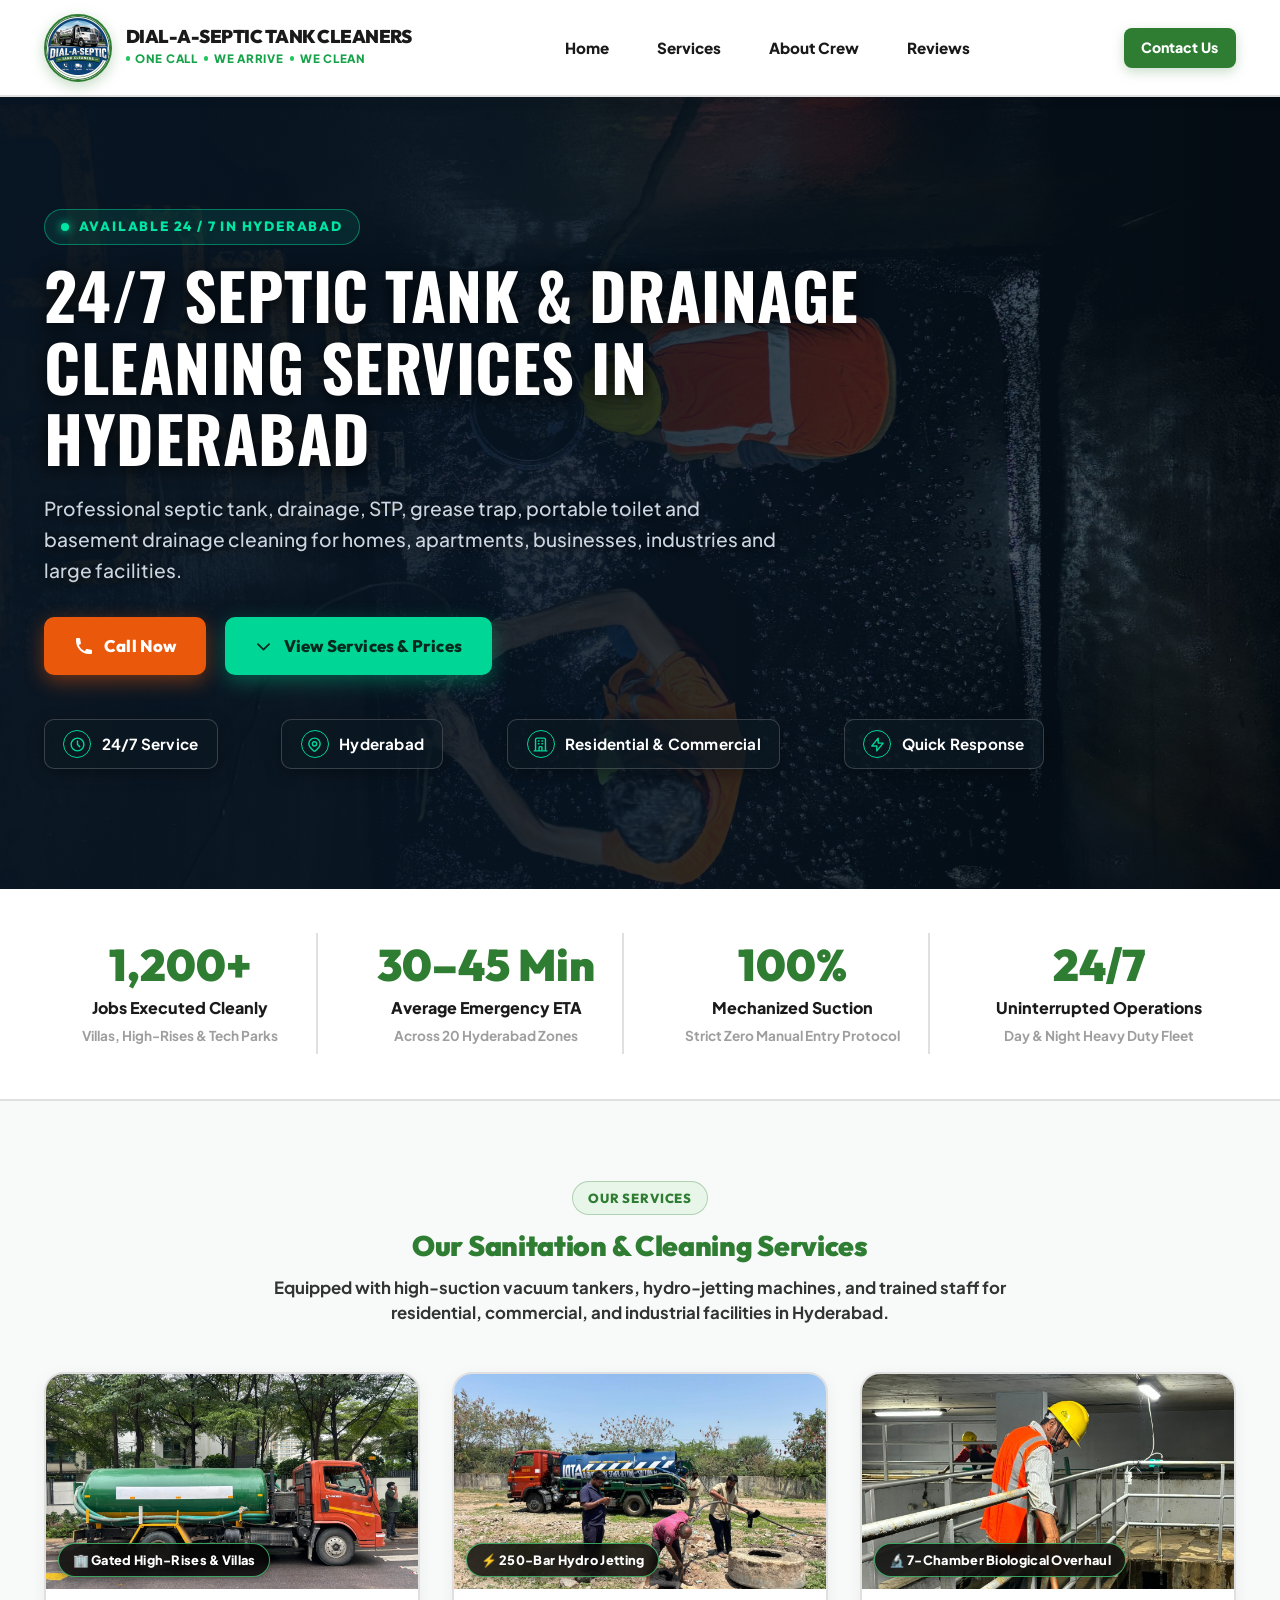
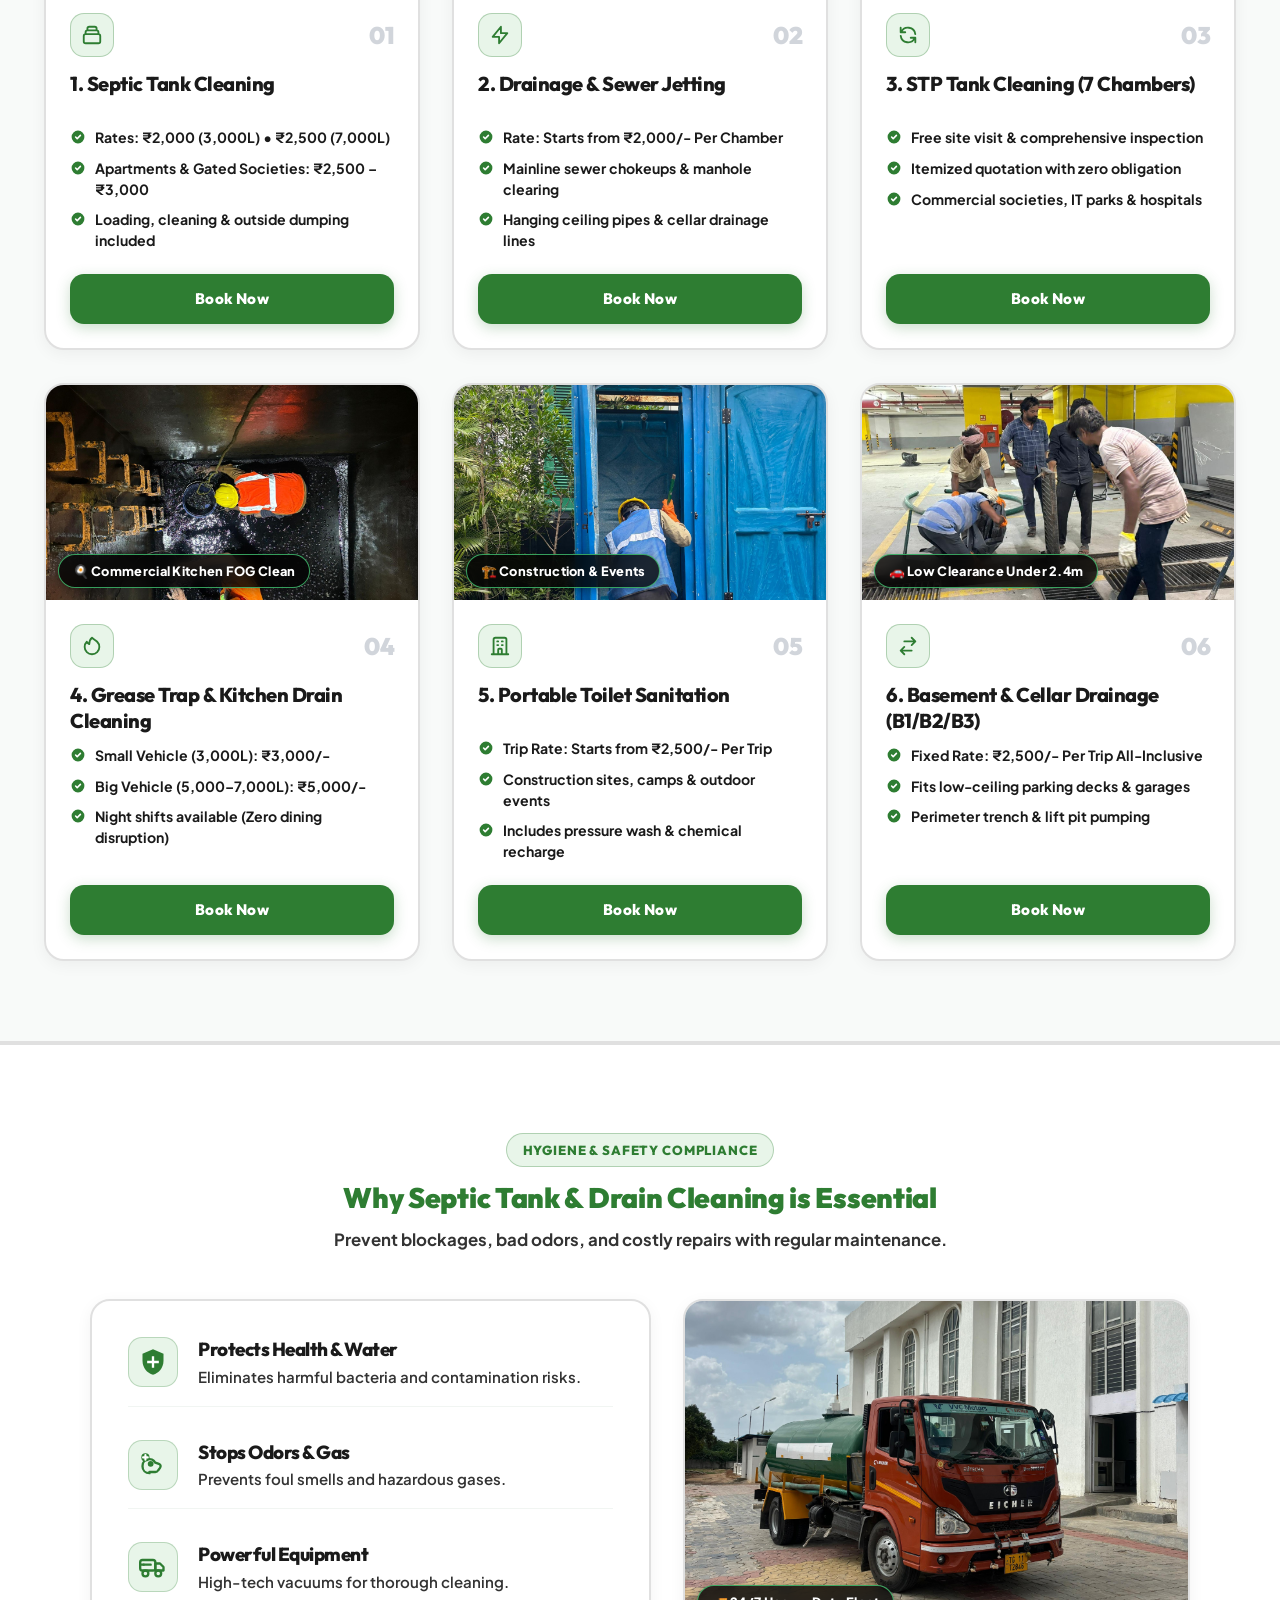
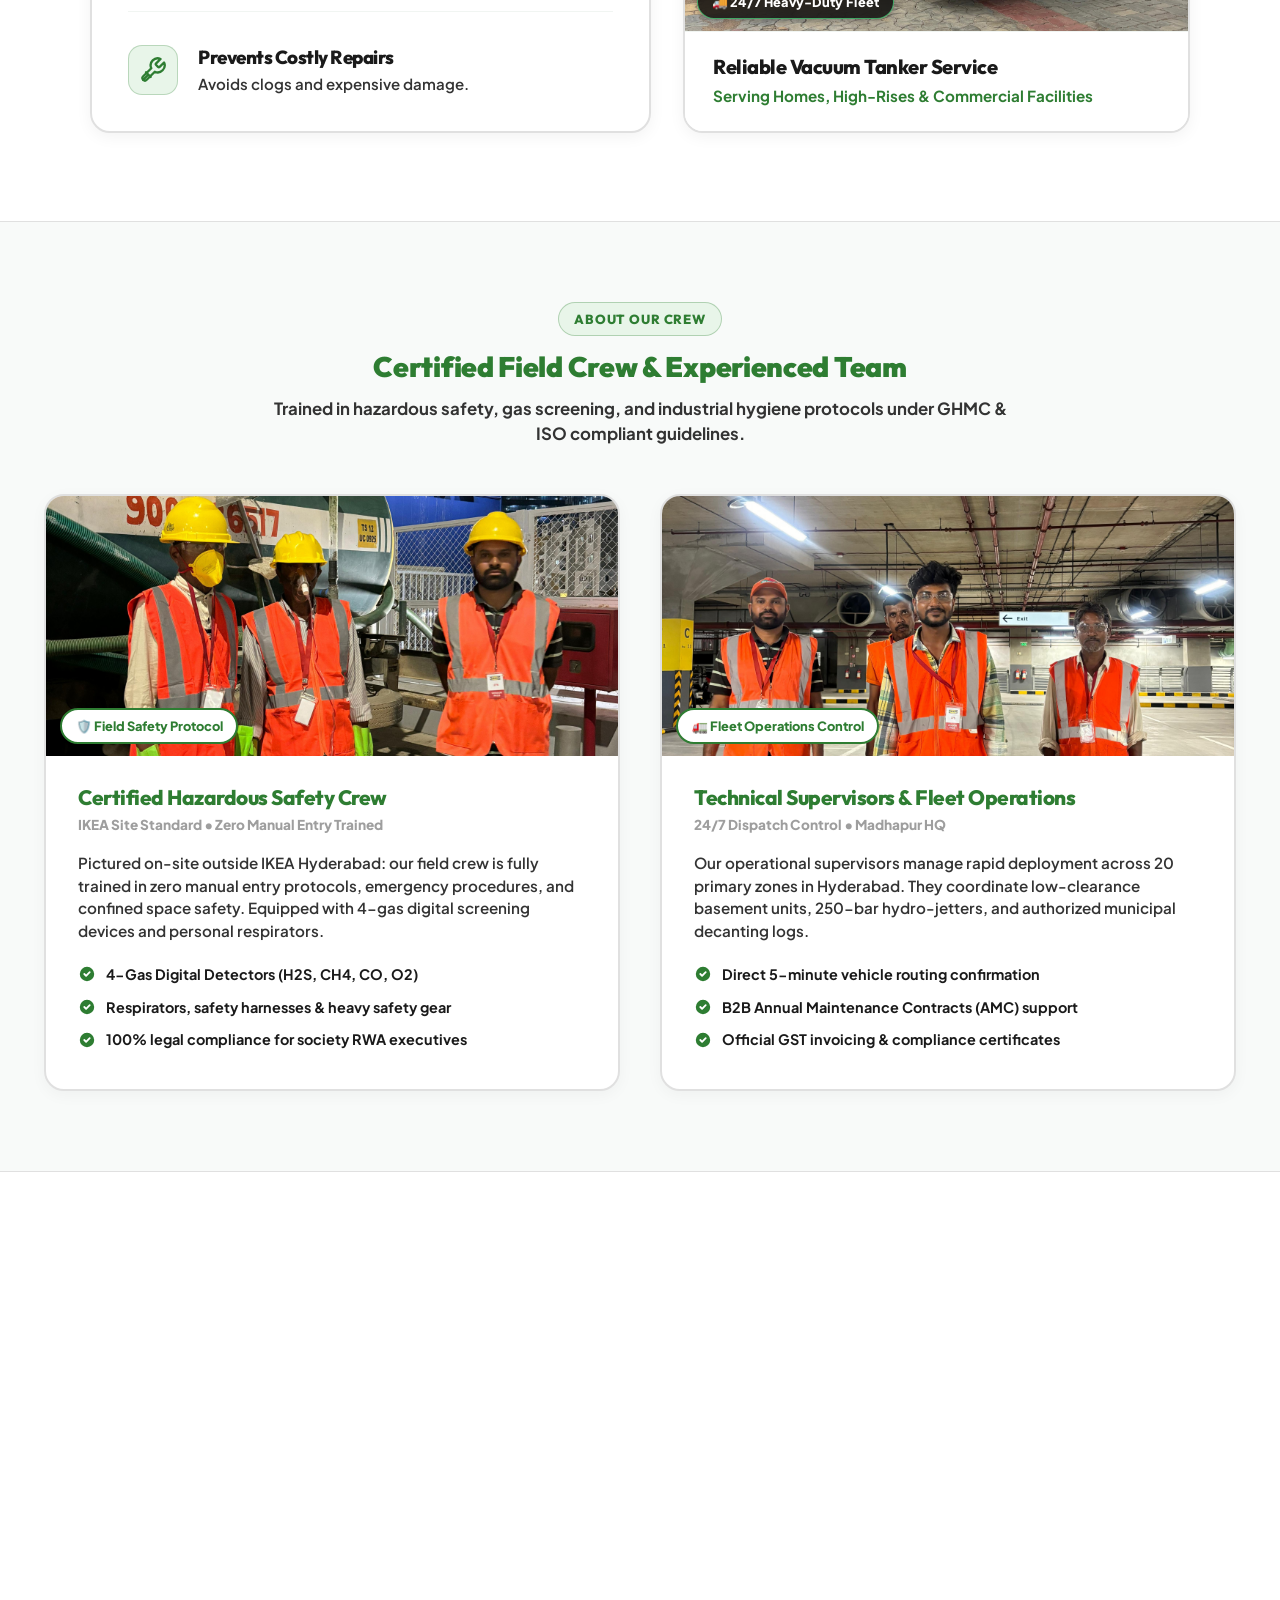
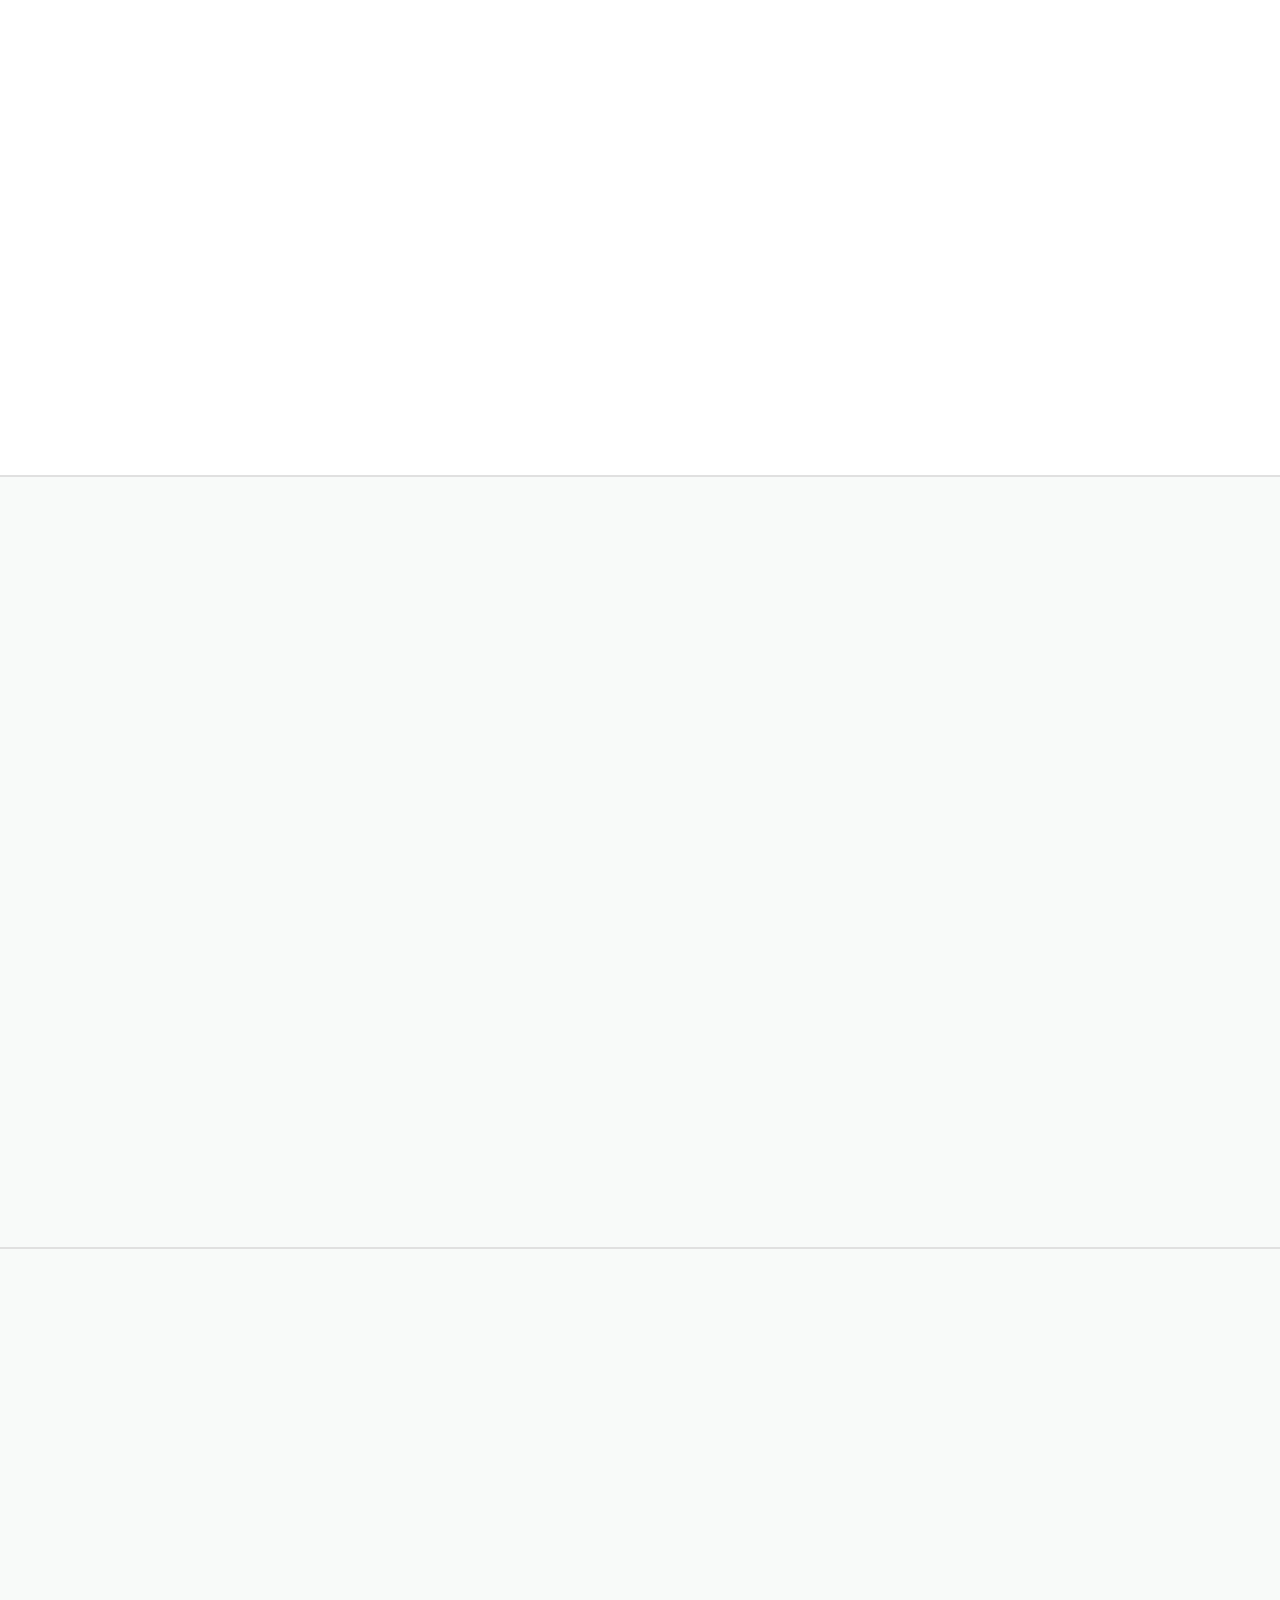
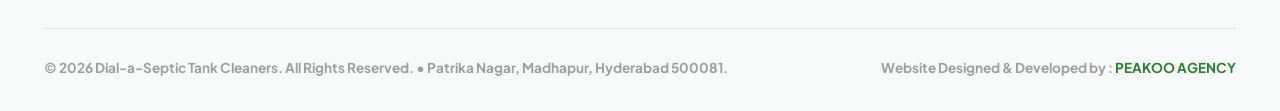
==== commit 266832a8: "updated Changes (Demo Ready)" ====
--- a/index.html
+++ b/index.html
@@ -14,15 +14,15 @@
   <!-- Favicon -->
   <link rel="icon" type="image/png" href="assets/logo_web.png">
 
-  <!-- Google Fonts: Outfit & Plus Jakarta Sans -->
+  <!-- Google Fonts: Oswald, Outfit & Plus Jakarta Sans -->
   <link rel="preconnect" href="https://fonts.googleapis.com">
   <link rel="preconnect" href="https://fonts.gstatic.com" crossorigin>
   <link
-    href="https://fonts.googleapis.com/css2?family=Outfit:wght@500;600;700;800;900&family=Plus+Jakarta+Sans:wght@500;600;700;800&display=swap"
+    href="https://fonts.googleapis.com/css2?family=Oswald:wght@600;700;800&family=Outfit:wght@500;600;700;800;900&family=Plus+Jakarta+Sans:wght@500;600;700;800&display=swap"
     rel="stylesheet">
 
   <!-- CSS Stylesheet -->
-  <link rel="stylesheet" href="styles.css">
+  <link rel="stylesheet" href="styles.css?v=2">
 
   <!-- Schema.org LocalBusiness Structured Data for Local SEO -->
   <script type="application/ld+json">
@@ -67,8 +67,9 @@
       <a href="#hero" class="brand-logo">
         <img src="assets/logo_web.png" alt="Dial-a-Septic Tank Cleaners Logo" class="brand-logo-img">
         <div class="logo-text-col">
-          <span class="logo-main-title">DIAL-A-SEPTIC <span>TANK CLEANERS</span></span>
-          <span class="logo-subtitle">24/7 Services</span>
+          <span class="logo-main-title"><span>DIAL-A-SEPTIC TANK CLEANERS</span></span>
+          <span class="logo-subtitle"><span class="logo-dot"></span>One Call<span class="logo-dot"></span>We Arrive<span
+              class="logo-dot"></span>We Clean</span>
         </div>
       </a>
 
@@ -108,61 +109,21 @@
     </div>
 
     <div class="hero-video-content reveal-scale">
+      <div class="hero-badge">
+        <span class="hero-badge-dot"></span>
+        <span class="hero-badge-text">AVAILABLE 24 / 7 IN HYDERABAD</span>
+      </div>
+
       <h1 class="hero-video-title">
-        SEPTIC TANK CLEANING SERVICES
-        <span class="brand-highlight">24/7 Emergency Help</span>
+        24/7 SEPTIC TANK &amp; DRAINAGE<br>
+        CLEANING SERVICES IN<br>
+        HYDERABAD
       </h1>
 
       <p class="hero-video-lead">
-        Fast, reliable, and safe septic tank and pipe blockage cleaning for homes, apartments, and businesses across
-        Hyderabad.
+        Professional septic tank, drainage, STP, grease trap, portable toilet and basement drainage cleaning for homes,
+        apartments, businesses, industries and large facilities.
       </p>
-
-      <div class="hero-features-grid">
-        <div class="hero-feature-card">
-          <div class="hero-feature-icon">
-            <svg width="18" height="18" fill="none" stroke="currentColor" stroke-width="2" viewBox="0 0 24 24">
-              <circle cx="12" cy="12" r="9"></circle>
-              <path stroke-linecap="round" stroke-linejoin="round" d="M12 7v5l3 3"></path>
-            </svg>
-          </div>
-          <span class="hero-feature-text">Quick Arrival in 30–45 Mins</span>
-        </div>
-
-        <div class="hero-feature-card">
-          <div class="hero-feature-icon">
-            <svg width="18" height="18" fill="none" stroke="currentColor" stroke-width="2" viewBox="0 0 24 24">
-              <path stroke-linecap="round" stroke-linejoin="round"
-                d="M9 17a2 2 0 11-4 0 2 2 0 014 0zM19 17a2 2 0 11-4 0 2 2 0 014 0z"></path>
-              <path stroke-linecap="round" stroke-linejoin="round"
-                d="M13 16V6a1 1 0 00-1-1H4a1 1 0 00-1 1v10a1 1 0 001 1h1m8-1a1 1 0 01-1 1H9m4-1V8a1 1 0 011-1h2.586a1 1 0 01.707.293l3.414 3.414a1 1 0 01.293.707V16a1 1 0 01-1 1h-1m-6-1a1 1 0 001 1h2">
-              </path>
-            </svg>
-          </div>
-          <span class="hero-feature-text">100% Machine Cleaning</span>
-        </div>
-
-        <div class="hero-feature-card">
-          <div class="hero-feature-icon">
-            <svg width="18" height="18" fill="none" stroke="currentColor" stroke-width="2" viewBox="0 0 24 24">
-              <circle cx="12" cy="12" r="9"></circle>
-              <path stroke-linecap="round" stroke-linejoin="round" d="M9 8h6M9 12h4m-4 4h2"></path>
-            </svg>
-          </div>
-          <span class="hero-feature-text">Affordable Rates</span>
-        </div>
-
-        <div class="hero-feature-card">
-          <div class="hero-feature-icon">
-            <svg width="18" height="18" fill="none" stroke="currentColor" stroke-width="2" viewBox="0 0 24 24">
-              <path stroke-linecap="round" stroke-linejoin="round"
-                d="M9 12l2 2 4-4m5.618-4.016A11.955 11.955 0 0112 2.944a11.955 11.955 0 01-8.618 3.04A12.02 12.02 0 003 9c0 5.591 3.824 10.29 9 11.622 5.176-1.332 9-6.03 9-11.622 0-1.042-.133-2.052-.382-3.016z">
-              </path>
-            </svg>
-          </div>
-          <span class="hero-feature-text">Safe &amp; Eco-Friendly Disposal</span>
-        </div>
-      </div>
 
       <div class="hero-video-actions">
         <a href="tel:8074014420" class="btn-hero-call">
@@ -171,13 +132,60 @@
               d="M2 3a1 1 0 011-1h2.153a1 1 0 01.986.836l.74 4.435a1 1 0 01-.54 1.06l-1.548.773a11.037 11.037 0 006.105 6.105l.774-1.548a1 1 0 011.059-.54l4.435.74a1 1 0 01.836.986V17a1 1 0 01-1 1h-2C7.82 18 2 12.18 2 4V3z">
             </path>
           </svg>
-          Call Now
+          <span>Call Now </span>
         </a>
 
         <a href="#services" class="btn-hero-services">
-          View Services &amp; Prices ↓
+          <svg width="19" height="19" fill="none" stroke="currentColor" stroke-width="2.2" viewBox="0 0 24 24">
+            <path stroke-linecap="round" stroke-linejoin="round" d="M19 9l-7 7-7-7"></path>
+          </svg>
+          <span>View Services &amp; Prices</span>
         </a>
       </div>
+
+      <div class="hero-features-grid">
+        <div class="hero-feature-card">
+          <div class="hero-feature-icon">
+            <svg width="17" height="17" fill="none" stroke="currentColor" stroke-width="2" viewBox="0 0 24 24">
+              <circle cx="12" cy="12" r="9"></circle>
+              <path stroke-linecap="round" stroke-linejoin="round" d="M12 7v5l3 3"></path>
+            </svg>
+          </div>
+          <span class="hero-feature-text">24/7 Service</span>
+        </div>
+        &nbsp;&nbsp;&nbsp;&nbsp;&nbsp;&nbsp;&nbsp;&nbsp;&nbsp;
+        <div class="hero-feature-card">
+          <div class="hero-feature-icon">
+            <svg width="17" height="17" fill="none" stroke="currentColor" stroke-width="2" viewBox="0 0 24 24">
+              <path stroke-linecap="round" stroke-linejoin="round"
+                d="M17.657 16.657L13.414 20.9a1.998 1.998 0 01-2.827 0l-4.244-4.243a8 8 0 1111.314 0z"></path>
+              <path stroke-linecap="round" stroke-linejoin="round" d="M15 11a3 3 0 11-6 0 3 3 0 016 0z"></path>
+            </svg>
+          </div>
+          <span class="hero-feature-text">Hyderabad</span>
+        </div>
+        &nbsp;&nbsp;&nbsp;&nbsp;&nbsp;&nbsp;&nbsp;&nbsp;&nbsp;
+        <div class="hero-feature-card">
+          <div class="hero-feature-icon">
+            <svg width="17" height="17" fill="none" stroke="currentColor" stroke-width="2" viewBox="0 0 24 24">
+              <path stroke-linecap="round" stroke-linejoin="round"
+                d="M19 21V5a2 2 0 00-2-2H7a2 2 0 00-2 2v16m14 0h2m-2 0h-5m-9 0H3m2 0h5M9 7h1m-1 4h1m4-4h1m-1 4h1m-5 10v-5a1 1 0 011-1h2a1 1 0 011 1v5m-4 0h4">
+              </path>
+            </svg>
+          </div>
+          <span class="hero-feature-text">Residential &amp; Commercial</span>
+        </div>
+        &nbsp;&nbsp;&nbsp;&nbsp;&nbsp;&nbsp;&nbsp;&nbsp;&nbsp;
+        <div class="hero-feature-card">
+          <div class="hero-feature-icon">
+            <svg width="17" height="17" fill="none" stroke="currentColor" stroke-width="2" viewBox="0 0 24 24">
+              <path stroke-linecap="round" stroke-linejoin="round" d="M13 10V3L4 14h7v7l9-11h-7z"></path>
+            </svg>
+          </div>
+          <span class="hero-feature-text">Quick Response</span>
+        </div>
+      </div>
+
     </div>
   </section>
 
@@ -201,7 +209,7 @@
           <div class="stat-sub">Strict Zero Manual Entry Protocol</div>
         </div>
         <div class="stat-box reveal-scale">
-          <div class="stat-number">24/7/365</div>
+          <div class="stat-number">24/7</div>
           <div class="stat-label">Uninterrupted Operations</div>
           <div class="stat-sub">Day &amp; Night Heavy Duty Fleet</div>
         </div>
@@ -210,8 +218,340 @@
   </section>
 
 
+
+
   <!-- ==========================================================================
-       SECTION 3: WHY SEPTIC TANK & DRAIN CLEANING IS ESSENTIAL (Matching User Screenshot)
+       OUR SERVICES SECTION
+       ========================================================================== -->
+  <section class="services-section" id="services">
+    <div class="container">
+      <div class="section-head reveal">
+        <span class="section-tag">Our Services</span>
+        <h2 class="section-title">Our Sanitation &amp; Cleaning Services</h2>
+        <p class="section-subtitle">Equipped with high-suction vacuum tankers, hydro-jetting machines, and trained staff
+          for residential,
+          commercial, and industrial facilities in Hyderabad.</p>
+      </div>
+
+
+      <div class="services-grid reveal-stagger">
+
+        <!-- Service Card 1: Septic Tank Cleaning -->
+        <div class="service-card reveal-scale">
+          <div class="service-card-media">
+            <img src="assets/service_1_septic.jpg" alt="Septic Tank Cleaning Tanker at Gated Community" loading="lazy">
+            <span class="service-card-badge">🏢 Gated High-Rises &amp; Villas</span>
+          </div>
+          <div class="service-card-body">
+            <div class="service-card-top-row">
+              <div class="service-card-icon-box" title="Septic Extraction">
+                <svg width="22" height="22" fill="none" stroke="currentColor" stroke-width="2" viewBox="0 0 24 24">
+                  <path stroke-linecap="round" stroke-linejoin="round"
+                    d="M19 11H5m14 0a2 2 0 012 2v6a2 2 0 01-2 2H5a2 2 0 01-2-2v-6a2 2 0 012-2m14 0V9a2 2 0 00-2-2M5 11V9a2 2 0 012-2m0 0V5a2 2 0 012-2h6a2 2 0 012 2v2M7 7h10">
+                  </path>
+                </svg>
+              </div>
+              <span class="service-card-num">01</span>
+            </div>
+            <h3 class="service-card-title">1. Septic Tank Cleaning</h3>
+
+            <ul class="service-card-points">
+              <li class="service-card-point">
+                <svg viewBox="0 0 20 20" fill="currentColor">
+                  <path fill-rule="evenodd"
+                    d="M10 18a8 8 0 100-16 8 8 0 000 16zm3.707-9.293a1 1 0 00-1.414-1.414L9 10.586 7.707 9.293a1 1 0 00-1.414 1.414l2 2a1 1 0 001.414 0l4-4z"
+                    clip-rule="evenodd" />
+                </svg>
+                <span>Rates: ₹2,000 (3,000L) • ₹2,500 (7,000L)</span>
+              </li>
+              <li class="service-card-point">
+                <svg viewBox="0 0 20 20" fill="currentColor">
+                  <path fill-rule="evenodd"
+                    d="M10 18a8 8 0 100-16 8 8 0 000 16zm3.707-9.293a1 1 0 00-1.414-1.414L9 10.586 7.707 9.293a1 1 0 00-1.414 1.414l2 2a1 1 0 001.414 0l4-4z"
+                    clip-rule="evenodd" />
+                </svg>
+                <span>Apartments &amp; Gated Societies: ₹2,500 – ₹3,000</span>
+              </li>
+              <li class="service-card-point">
+                <svg viewBox="0 0 20 20" fill="currentColor">
+                  <path fill-rule="evenodd"
+                    d="M10 18a8 8 0 100-16 8 8 0 000 16zm3.707-9.293a1 1 0 00-1.414-1.414L9 10.586 7.707 9.293a1 1 0 00-1.414 1.414l2 2a1 1 0 001.414 0l4-4z"
+                    clip-rule="evenodd" />
+                </svg>
+                <span>Loading, cleaning &amp; outside dumping included</span>
+              </li>
+            </ul>
+            <a href="https://wa.me/918074014420?text=I%20want%20to%20book%20Septic%20Tank%20Cleaning" target="_blank"
+              class="service-card-btn">
+              Book Now
+            </a>
+          </div>
+        </div>
+
+        <!-- Service Card 2: Drainage & Sewer Jetting -->
+        <div class="service-card reveal-scale">
+          <div class="service-card-media">
+            <img src="assets/11.jpeg" alt="High Pressure Hydro Jetting Machine" loading="lazy">
+            <span class="service-card-badge">⚡ 250-Bar Hydro Jetting</span>
+          </div>
+          <div class="service-card-body">
+            <div class="service-card-top-row">
+              <div class="service-card-icon-box" title="Hydro Jetting">
+                <svg width="22" height="22" fill="none" stroke="currentColor" stroke-width="2" viewBox="0 0 24 24">
+                  <path stroke-linecap="round" stroke-linejoin="round" d="M13 10V3L4 14h7v7l9-11h-7z"></path>
+                </svg>
+              </div>
+              <span class="service-card-num">02</span>
+            </div>
+            <h3 class="service-card-title">2. Drainage &amp; Sewer Jetting</h3>
+
+            <ul class="service-card-points">
+              <li class="service-card-point">
+                <svg viewBox="0 0 20 20" fill="currentColor">
+                  <path fill-rule="evenodd"
+                    d="M10 18a8 8 0 100-16 8 8 0 000 16zm3.707-9.293a1 1 0 00-1.414-1.414L9 10.586 7.707 9.293a1 1 0 00-1.414 1.414l2 2a1 1 0 001.414 0l4-4z"
+                    clip-rule="evenodd" />
+                </svg>
+                <span>Rate: Starts from ₹2,000/- Per Chamber</span>
+              </li>
+              <li class="service-card-point">
+                <svg viewBox="0 0 20 20" fill="currentColor">
+                  <path fill-rule="evenodd"
+                    d="M10 18a8 8 0 100-16 8 8 0 000 16zm3.707-9.293a1 1 0 00-1.414-1.414L9 10.586 7.707 9.293a1 1 0 00-1.414 1.414l2 2a1 1 0 001.414 0l4-4z"
+                    clip-rule="evenodd" />
+                </svg>
+                <span>Mainline sewer chokeups &amp; manhole clearing</span>
+              </li>
+              <li class="service-card-point">
+                <svg viewBox="0 0 20 20" fill="currentColor">
+                  <path fill-rule="evenodd"
+                    d="M10 18a8 8 0 100-16 8 8 0 000 16zm3.707-9.293a1 1 0 00-1.414-1.414L9 10.586 7.707 9.293a1 1 0 00-1.414 1.414l2 2a1 1 0 001.414 0l4-4z"
+                    clip-rule="evenodd" />
+                </svg>
+                <span>Hanging ceiling pipes &amp; cellar drainage lines</span>
+              </li>
+            </ul>
+            <a href="https://wa.me/918074014420?text=I%20want%20to%20book%20Drainage%20Jetting%20service"
+              target="_blank" class="service-card-btn">
+              Book Now
+            </a>
+          </div>
+        </div>
+
+        <!-- Service Card 3: STP Tank Cleaning -->
+        <div class="service-card reveal-scale">
+          <div class="service-card-media">
+            <img src="assets/service_3_stp.jpg" alt="Sewage Treatment Plant Maintenance" loading="lazy">
+            <span class="service-card-badge">🔬 7-Chamber Biological Overhaul</span>
+          </div>
+          <div class="service-card-body">
+            <div class="service-card-top-row">
+              <div class="service-card-icon-box" title="STP Treatment">
+                <svg width="22" height="22" fill="none" stroke="currentColor" stroke-width="2" viewBox="0 0 24 24">
+                  <path stroke-linecap="round" stroke-linejoin="round"
+                    d="M4 4v5h.582m15.356 2A8.001 8.001 0 004.582 9m0 0H9m11 11v-5h-.581m0 0a8.003 8.003 0 01-15.357-2m15.357 2H15">
+                  </path>
+                </svg>
+              </div>
+              <span class="service-card-num">03</span>
+            </div>
+            <h3 class="service-card-title">3. STP Tank Cleaning (7 Chambers)</h3>
+
+            <ul class="service-card-points">
+              <li class="service-card-point">
+                <svg viewBox="0 0 20 20" fill="currentColor">
+                  <path fill-rule="evenodd"
+                    d="M10 18a8 8 0 100-16 8 8 0 000 16zm3.707-9.293a1 1 0 00-1.414-1.414L9 10.586 7.707 9.293a1 1 0 00-1.414 1.414l2 2a1 1 0 001.414 0l4-4z"
+                    clip-rule="evenodd" />
+                </svg>
+                <span>Free site visit &amp; comprehensive inspection</span>
+              </li>
+              <li class="service-card-point">
+                <svg viewBox="0 0 20 20" fill="currentColor">
+                  <path fill-rule="evenodd"
+                    d="M10 18a8 8 0 100-16 8 8 0 000 16zm3.707-9.293a1 1 0 00-1.414-1.414L9 10.586 7.707 9.293a1 1 0 00-1.414 1.414l2 2a1 1 0 001.414 0l4-4z"
+                    clip-rule="evenodd" />
+                </svg>
+                <span>Itemized quotation with zero obligation</span>
+              </li>
+              <li class="service-card-point">
+                <svg viewBox="0 0 20 20" fill="currentColor">
+                  <path fill-rule="evenodd"
+                    d="M10 18a8 8 0 100-16 8 8 0 000 16zm3.707-9.293a1 1 0 00-1.414-1.414L9 10.586 7.707 9.293a1 1 0 00-1.414 1.414l2 2a1 1 0 001.414 0l4-4z"
+                    clip-rule="evenodd" />
+                </svg>
+                <span>Commercial societies, IT parks &amp; hospitals</span>
+              </li>
+            </ul>
+            <a href="https://wa.me/918074014420?text=Hello%2C%20I%20want%20to%20schedule%20a%20Free%20Site%20Inspection%20for%20STP%20Cleaning"
+              target="_blank" class="service-card-btn">
+              Book Now
+            </a>
+          </div>
+        </div>
+
+        <!-- Service Card 4: Grease Trap Cleaning -->
+        <div class="service-card reveal-scale">
+          <div class="service-card-media">
+            <img src="assets/service_4_grease.jpg" alt="Commercial Kitchen Grease Trap Cleanout" loading="lazy">
+            <span class="service-card-badge">🍳 Commercial Kitchen FOG Clean</span>
+          </div>
+          <div class="service-card-body">
+            <div class="service-card-top-row">
+              <div class="service-card-icon-box" title="Grease Trap Extraction">
+                <svg width="22" height="22" fill="none" stroke="currentColor" stroke-width="2" viewBox="0 0 24 24">
+                  <path stroke-linecap="round" stroke-linejoin="round"
+                    d="M17.657 18.657A8 8 0 016.343 7.343S7 9 9 10c0-2 .5-5 2.986-7C14 5 16.09 5.777 17.656 7.343A7.975 7.975 0 0120 13a7.975 7.975 0 01-2.343 5.657z">
+                  </path>
+                </svg>
+              </div>
+              <span class="service-card-num">04</span>
+            </div>
+            <h3 class="service-card-title">4. Grease Trap &amp; Kitchen Drain Cleaning</h3>
+
+            <ul class="service-card-points">
+              <li class="service-card-point">
+                <svg viewBox="0 0 20 20" fill="currentColor">
+                  <path fill-rule="evenodd"
+                    d="M10 18a8 8 0 100-16 8 8 0 000 16zm3.707-9.293a1 1 0 00-1.414-1.414L9 10.586 7.707 9.293a1 1 0 00-1.414 1.414l2 2a1 1 0 001.414 0l4-4z"
+                    clip-rule="evenodd" />
+                </svg>
+                <span>Small Vehicle (3,000L): ₹3,000/-</span>
+              </li>
+              <li class="service-card-point">
+                <svg viewBox="0 0 20 20" fill="currentColor">
+                  <path fill-rule="evenodd"
+                    d="M10 18a8 8 0 100-16 8 8 0 000 16zm3.707-9.293a1 1 0 00-1.414-1.414L9 10.586 7.707 9.293a1 1 0 00-1.414 1.414l2 2a1 1 0 001.414 0l4-4z"
+                    clip-rule="evenodd" />
+                </svg>
+                <span>Big Vehicle (5,000–7,000L): ₹5,000/-</span>
+              </li>
+              <li class="service-card-point">
+                <svg viewBox="0 0 20 20" fill="currentColor">
+                  <path fill-rule="evenodd"
+                    d="M10 18a8 8 0 100-16 8 8 0 000 16zm3.707-9.293a1 1 0 00-1.414-1.414L9 10.586 7.707 9.293a1 1 0 00-1.414 1.414l2 2a1 1 0 001.414 0l4-4z"
+                    clip-rule="evenodd" />
+                </svg>
+                <span>Night shifts available (Zero dining disruption)</span>
+              </li>
+            </ul>
+            <a href="https://wa.me/918074014420?text=I%20want%20to%20book%20Grease%20Trap%20Cleaning%20service"
+              target="_blank" class="service-card-btn">
+              Book Now
+            </a>
+          </div>
+        </div>
+
+        <!-- Service Card 5: Portable Toilet Sanitation -->
+        <div class="service-card reveal-scale">
+          <div class="service-card-media">
+            <img src="assets/service_5_portable.jpg" alt="Portable Cabin Suction and Wash" loading="lazy">
+            <span class="service-card-badge">🏗️ Construction &amp; Events</span>
+          </div>
+          <div class="service-card-body">
+            <div class="service-card-top-row">
+              <div class="service-card-icon-box" title="Portable Toilet Services">
+                <svg width="22" height="22" fill="none" stroke="currentColor" stroke-width="2" viewBox="0 0 24 24">
+                  <path stroke-linecap="round" stroke-linejoin="round"
+                    d="M19 21V5a2 2 0 00-2-2H7a2 2 0 00-2 2v16m14 0h2m-2 0h-5m-9 0H3m2 0h5M9 7h1m-1 4h1m4-4h1m-1 4h1m-5 10v-5a1 1 0 011-1h2a1 1 0 011 1v5m-4 0h4">
+                  </path>
+                </svg>
+              </div>
+              <span class="service-card-num">05</span>
+            </div>
+            <h3 class="service-card-title">5. Portable Toilet Sanitation</h3>
+
+            <ul class="service-card-points">
+              <li class="service-card-point">
+                <svg viewBox="0 0 20 20" fill="currentColor">
+                  <path fill-rule="evenodd"
+                    d="M10 18a8 8 0 100-16 8 8 0 000 16zm3.707-9.293a1 1 0 00-1.414-1.414L9 10.586 7.707 9.293a1 1 0 00-1.414 1.414l2 2a1 1 0 001.414 0l4-4z"
+                    clip-rule="evenodd" />
+                </svg>
+                <span>Trip Rate: Starts from ₹2,500/- Per Trip</span>
+              </li>
+              <li class="service-card-point">
+                <svg viewBox="0 0 20 20" fill="currentColor">
+                  <path fill-rule="evenodd"
+                    d="M10 18a8 8 0 100-16 8 8 0 000 16zm3.707-9.293a1 1 0 00-1.414-1.414L9 10.586 7.707 9.293a1 1 0 00-1.414 1.414l2 2a1 1 0 001.414 0l4-4z"
+                    clip-rule="evenodd" />
+                </svg>
+                <span>Construction sites, camps &amp; outdoor events</span>
+              </li>
+              <li class="service-card-point">
+                <svg viewBox="0 0 20 20" fill="currentColor">
+                  <path fill-rule="evenodd"
+                    d="M10 18a8 8 0 100-16 8 8 0 000 16zm3.707-9.293a1 1 0 00-1.414-1.414L9 10.586 7.707 9.293a1 1 0 00-1.414 1.414l2 2a1 1 0 001.414 0l4-4z"
+                    clip-rule="evenodd" />
+                </svg>
+                <span>Includes pressure wash &amp; chemical recharge</span>
+              </li>
+            </ul>
+            <a href="https://wa.me/918074014420?text=I%20need%20Portable%20Toilet%20Cleaning%20service" target="_blank"
+              class="service-card-btn">
+              Book Now
+            </a>
+          </div>
+        </div>
+
+        <!-- Service Card 6: Basement & Cellar Drainage -->
+        <div class="service-card reveal-scale">
+          <div class="service-card-media">
+            <img src="assets/service_6_basement.jpg" alt="Basement Low Clearance Vacuum Tanker" loading="lazy">
+            <span class="service-card-badge">🚗 Low Clearance Under 2.4m</span>
+          </div>
+          <div class="service-card-body">
+            <div class="service-card-top-row">
+              <div class="service-card-icon-box" title="Cellar Low Clearance Tanker">
+                <svg width="22" height="22" fill="none" stroke="currentColor" stroke-width="2" viewBox="0 0 24 24">
+                  <path stroke-linecap="round" stroke-linejoin="round"
+                    d="M8 7h12m0 0l-4-4m4 4l-4 4m0 6H4m0 0l4 4m-4-4l4-4"></path>
+                </svg>
+              </div>
+              <span class="service-card-num">06</span>
+            </div>
+            <h3 class="service-card-title">6. Basement &amp; Cellar Drainage (B1/B2/B3)</h3>
+
+            <ul class="service-card-points">
+              <li class="service-card-point">
+                <svg viewBox="0 0 20 20" fill="currentColor">
+                  <path fill-rule="evenodd"
+                    d="M10 18a8 8 0 100-16 8 8 0 000 16zm3.707-9.293a1 1 0 00-1.414-1.414L9 10.586 7.707 9.293a1 1 0 00-1.414 1.414l2 2a1 1 0 001.414 0l4-4z"
+                    clip-rule="evenodd" />
+                </svg>
+                <span>Fixed Rate: ₹2,500/- Per Trip All-Inclusive</span>
+              </li>
+              <li class="service-card-point">
+                <svg viewBox="0 0 20 20" fill="currentColor">
+                  <path fill-rule="evenodd"
+                    d="M10 18a8 8 0 100-16 8 8 0 000 16zm3.707-9.293a1 1 0 00-1.414-1.414L9 10.586 7.707 9.293a1 1 0 00-1.414 1.414l2 2a1 1 0 001.414 0l4-4z"
+                    clip-rule="evenodd" />
+                </svg>
+                <span>Fits low-ceiling parking decks &amp; garages</span>
+              </li>
+              <li class="service-card-point">
+                <svg viewBox="0 0 20 20" fill="currentColor">
+                  <path fill-rule="evenodd"
+                    d="M10 18a8 8 0 100-16 8 8 0 000 16zm3.707-9.293a1 1 0 00-1.414-1.414L9 10.586 7.707 9.293a1 1 0 00-1.414 1.414l2 2a1 1 0 001.414 0l4-4z"
+                    clip-rule="evenodd" />
+                </svg>
+                <span>Perimeter trench &amp; lift pit pumping</span>
+              </li>
+            </ul>
+            <a href="https://wa.me/918074014420?text=I%20need%20Special%20Small%20Vehicle%20for%20Basement%2FCellar%20Cleaning"
+              target="_blank" class="service-card-btn">
+              Book Now
+            </a>
+          </div>
+        </div>
+
+      </div>
+    </div>
+  </section>
+
+
+  <!-- ==========================================================================
+       SECTION 2: WHY SEPTIC TANK & DRAIN CLEANING IS ESSENTIAL (Matching User Screenshot)
        ========================================================================== -->
   <section class="history-section" id="history">
     <div class="container">
@@ -312,342 +652,13 @@
   </section>
 
   <!-- ==========================================================================
-       OUR SERVICES SECTION (Placed Directly Above About Our Crew)
-       ========================================================================== -->
-  <section class="services-section" id="services">
-    <div class="container">
-      <div class="section-head reveal">
-        <span class="section-tag">Our Services</span>
-        <h2 class="section-title">Our Sanitation &amp; Cleaning Services</h2>
-        <p class="section-subtitle">Equipped with high-suction vacuum tankers, hydro-jetting machines, and trained staff
-          for residential,
-          commercial, and industrial facilities in Hyderabad.</p>
-      </div>
-
-
-      <div class="services-grid reveal-stagger">
-
-        <!-- Service Card 1: Septic Tank Cleaning -->
-        <div class="service-card reveal-scale">
-          <div class="service-card-media">
-            <img src="assets/service_1_septic.jpg" alt="Septic Tank Cleaning Tanker at Gated Community" loading="lazy">
-            <span class="service-card-badge">🏢 Gated High-Rises &amp; Villas</span>
-          </div>
-          <div class="service-card-body">
-            <div class="service-card-top-row">
-              <div class="service-card-icon-box" title="Septic Extraction">
-                <svg width="22" height="22" fill="none" stroke="currentColor" stroke-width="2" viewBox="0 0 24 24">
-                  <path stroke-linecap="round" stroke-linejoin="round"
-                    d="M19 11H5m14 0a2 2 0 012 2v6a2 2 0 01-2 2H5a2 2 0 01-2-2v-6a2 2 0 012-2m14 0V9a2 2 0 00-2-2M5 11V9a2 2 0 012-2m0 0V5a2 2 0 012-2h6a2 2 0 012 2v2M7 7h10">
-                  </path>
-                </svg>
-              </div>
-              <span class="service-card-num">01</span>
-            </div>
-            <h3 class="service-card-title">1. Septic Tank Cleaning</h3>
-
-            <ul class="service-card-points">
-              <li class="service-card-point">
-                <svg viewBox="0 0 20 20" fill="currentColor">
-                  <path fill-rule="evenodd"
-                    d="M10 18a8 8 0 100-16 8 8 0 000 16zm3.707-9.293a1 1 0 00-1.414-1.414L9 10.586 7.707 9.293a1 1 0 00-1.414 1.414l2 2a1 1 0 001.414 0l4-4z"
-                    clip-rule="evenodd" />
-                </svg>
-                <span>Rates: ₹2,000 (3,000L) • ₹2,500 (7,000L)</span>
-              </li>
-              <li class="service-card-point">
-                <svg viewBox="0 0 20 20" fill="currentColor">
-                  <path fill-rule="evenodd"
-                    d="M10 18a8 8 0 100-16 8 8 0 000 16zm3.707-9.293a1 1 0 00-1.414-1.414L9 10.586 7.707 9.293a1 1 0 00-1.414 1.414l2 2a1 1 0 001.414 0l4-4z"
-                    clip-rule="evenodd" />
-                </svg>
-                <span>Apartments &amp; Gated Societies: ₹2,500 – ₹3,000</span>
-              </li>
-              <li class="service-card-point">
-                <svg viewBox="0 0 20 20" fill="currentColor">
-                  <path fill-rule="evenodd"
-                    d="M10 18a8 8 0 100-16 8 8 0 000 16zm3.707-9.293a1 1 0 00-1.414-1.414L9 10.586 7.707 9.293a1 1 0 00-1.414 1.414l2 2a1 1 0 001.414 0l4-4z"
-                    clip-rule="evenodd" />
-                </svg>
-                <span>Loading, cleaning &amp; outside dumping included</span>
-              </li>
-            </ul>
-            <a href="https://wa.me/918074014420?text=I%20want%20to%20book%20Septic%20Tank%20Cleaning" target="_blank"
-              class="service-card-btn">
-              Book Now
-            </a>
-          </div>
-        </div>
-
-        <!-- Service Card 2: Drainage & Sewer Jetting -->
-        <div class="service-card reveal-scale">
-          <div class="service-card-media">
-            <img src="assets/11.jpeg" alt="High Pressure Hydro Jetting Machine" loading="lazy">
-            <span class="service-card-badge">⚡ 250-Bar Hydro Jetting</span>
-          </div>
-          <div class="service-card-body">
-            <div class="service-card-top-row">
-              <div class="service-card-icon-box" title="Hydro Jetting">
-                <svg width="22" height="22" fill="none" stroke="currentColor" stroke-width="2" viewBox="0 0 24 24">
-                  <path stroke-linecap="round" stroke-linejoin="round" d="M13 10V3L4 14h7v7l9-11h-7z"></path>
-                </svg>
-              </div>
-              <span class="service-card-num">02</span>
-            </div>
-            <h3 class="service-card-title">2. Drainage &amp; Sewer Jetting</h3>
-
-            <ul class="service-card-points">
-              <li class="service-card-point">
-                <svg viewBox="0 0 20 20" fill="currentColor">
-                  <path fill-rule="evenodd"
-                    d="M10 18a8 8 0 100-16 8 8 0 000 16zm3.707-9.293a1 1 0 00-1.414-1.414L9 10.586 7.707 9.293a1 1 0 00-1.414 1.414l2 2a1 1 0 001.414 0l4-4z"
-                    clip-rule="evenodd" />
-                </svg>
-                <span>Rate: Starts from ₹2,000/- Per Chamber</span>
-              </li>
-              <li class="service-card-point">
-                <svg viewBox="0 0 20 20" fill="currentColor">
-                  <path fill-rule="evenodd"
-                    d="M10 18a8 8 0 100-16 8 8 0 000 16zm3.707-9.293a1 1 0 00-1.414-1.414L9 10.586 7.707 9.293a1 1 0 00-1.414 1.414l2 2a1 1 0 001.414 0l4-4z"
-                    clip-rule="evenodd" />
-                </svg>
-                <span>Mainline sewer chokeups &amp; manhole clearing</span>
-              </li>
-              <li class="service-card-point">
-                <svg viewBox="0 0 20 20" fill="currentColor">
-                  <path fill-rule="evenodd"
-                    d="M10 18a8 8 0 100-16 8 8 0 000 16zm3.707-9.293a1 1 0 00-1.414-1.414L9 10.586 7.707 9.293a1 1 0 00-1.414 1.414l2 2a1 1 0 001.414 0l4-4z"
-                    clip-rule="evenodd" />
-                </svg>
-                <span>Hanging ceiling pipes &amp; cellar drainage lines</span>
-              </li>
-            </ul>
-            <a href="https://wa.me/918074014420?text=I%20want%20to%20book%20Drainage%20Jetting%20service"
-              target="_blank" class="service-card-btn">
-              Book Now
-            </a>
-          </div>
-        </div>
-
-        <!-- Service Card 3: STP Tank Cleaning -->
-        <div class="service-card reveal-scale">
-          <div class="service-card-media">
-            <img src="assets/service_3_stp.jpg" alt="Sewage Treatment Plant Maintenance" loading="lazy">
-            <span class="service-card-badge">🔬 7-Chamber Biological Overhaul</span>
-          </div>
-          <div class="service-card-body">
-            <div class="service-card-top-row">
-              <div class="service-card-icon-box" title="STP Treatment">
-                <svg width="22" height="22" fill="none" stroke="currentColor" stroke-width="2" viewBox="0 0 24 24">
-                  <path stroke-linecap="round" stroke-linejoin="round"
-                    d="M4 4v5h.582m15.356 2A8.001 8.001 0 004.582 9m0 0H9m11 11v-5h-.581m0 0a8.003 8.003 0 01-15.357-2m15.357 2H15">
-                  </path>
-                </svg>
-              </div>
-              <span class="service-card-num">03</span>
-            </div>
-            <h3 class="service-card-title">3. STP Tank Cleaning (7 Chambers)</h3>
-
-            <ul class="service-card-points">
-              <li class="service-card-point">
-                <svg viewBox="0 0 20 20" fill="currentColor">
-                  <path fill-rule="evenodd"
-                    d="M10 18a8 8 0 100-16 8 8 0 000 16zm3.707-9.293a1 1 0 00-1.414-1.414L9 10.586 7.707 9.293a1 1 0 00-1.414 1.414l2 2a1 1 0 001.414 0l4-4z"
-                    clip-rule="evenodd" />
-                </svg>
-                <span>Free site visit &amp; comprehensive inspection</span>
-              </li>
-              <li class="service-card-point">
-                <svg viewBox="0 0 20 20" fill="currentColor">
-                  <path fill-rule="evenodd"
-                    d="M10 18a8 8 0 100-16 8 8 0 000 16zm3.707-9.293a1 1 0 00-1.414-1.414L9 10.586 7.707 9.293a1 1 0 00-1.414 1.414l2 2a1 1 0 001.414 0l4-4z"
-                    clip-rule="evenodd" />
-                </svg>
-                <span>Itemized quotation with zero obligation</span>
-              </li>
-              <li class="service-card-point">
-                <svg viewBox="0 0 20 20" fill="currentColor">
-                  <path fill-rule="evenodd"
-                    d="M10 18a8 8 0 100-16 8 8 0 000 16zm3.707-9.293a1 1 0 00-1.414-1.414L9 10.586 7.707 9.293a1 1 0 00-1.414 1.414l2 2a1 1 0 001.414 0l4-4z"
-                    clip-rule="evenodd" />
-                </svg>
-                <span>Commercial societies, IT parks &amp; hospitals</span>
-              </li>
-            </ul>
-            <a href="https://wa.me/918074014420?text=Hello%2C%20I%20want%20to%20schedule%20a%20Free%20Site%20Inspection%20for%20STP%20Cleaning"
-              target="_blank" class="service-card-btn">
-              Book Now
-            </a>
-          </div>
-        </div>
-
-        <!-- Service Card 4: Grease Trap Cleaning -->
-        <div class="service-card reveal-scale">
-          <div class="service-card-media">
-            <img src="assets/service_4_grease.jpg" alt="Commercial Kitchen Grease Trap Cleanout" loading="lazy">
-            <span class="service-card-badge">🍳 Commercial Kitchen FOG Clean</span>
-          </div>
-          <div class="service-card-body">
-            <div class="service-card-top-row">
-              <div class="service-card-icon-box" title="Grease Trap Extraction">
-                <svg width="22" height="22" fill="none" stroke="currentColor" stroke-width="2" viewBox="0 0 24 24">
-                  <path stroke-linecap="round" stroke-linejoin="round"
-                    d="M17.657 18.657A8 8 0 016.343 7.343S7 9 9 10c0-2 .5-5 2.986-7C14 5 16.09 5.777 17.656 7.343A7.975 7.975 0 0120 13a7.975 7.975 0 01-2.343 5.657z">
-                  </path>
-                </svg>
-              </div>
-              <span class="service-card-num">04</span>
-            </div>
-            <h3 class="service-card-title">4. Grease Trap &amp; Kitchen Drain Cleaning</h3>
-
-            <ul class="service-card-points">
-              <li class="service-card-point">
-                <svg viewBox="0 0 20 20" fill="currentColor">
-                  <path fill-rule="evenodd"
-                    d="M10 18a8 8 0 100-16 8 8 0 000 16zm3.707-9.293a1 1 0 00-1.414-1.414L9 10.586 7.707 9.293a1 1 0 00-1.414 1.414l2 2a1 1 0 001.414 0l4-4z"
-                    clip-rule="evenodd" />
-                </svg>
-                <span>Small Vehicle (3,000L): ₹3,000/-</span>
-              </li>
-              <li class="service-card-point">
-                <svg viewBox="0 0 20 20" fill="currentColor">
-                  <path fill-rule="evenodd"
-                    d="M10 18a8 8 0 100-16 8 8 0 000 16zm3.707-9.293a1 1 0 00-1.414-1.414L9 10.586 7.707 9.293a1 1 0 00-1.414 1.414l2 2a1 1 0 001.414 0l4-4z"
-                    clip-rule="evenodd" />
-                </svg>
-                <span>Big Vehicle (5,000–7,000L): ₹5,000/-</span>
-              </li>
-              <li class="service-card-point">
-                <svg viewBox="0 0 20 20" fill="currentColor">
-                  <path fill-rule="evenodd"
-                    d="M10 18a8 8 0 100-16 8 8 0 000 16zm3.707-9.293a1 1 0 00-1.414-1.414L9 10.586 7.707 9.293a1 1 0 00-1.414 1.414l2 2a1 1 0 001.414 0l4-4z"
-                    clip-rule="evenodd" />
-                </svg>
-                <span>Night shifts available (Zero dining disruption)</span>
-              </li>
-            </ul>
-            <a href="https://wa.me/918074014420?text=I%20want%20to%20book%20Grease%20Trap%20Cleaning%20service"
-              target="_blank" class="service-card-btn">
-              Book Now
-            </a>
-          </div>
-        </div>
-
-        <!-- Service Card 5: Portable Toilet Sanitation -->
-        <div class="service-card reveal-scale">
-          <div class="service-card-media">
-            <img src="assets/service_5_portable.jpg" alt="Portable Cabin Suction and Wash" loading="lazy">
-            <span class="service-card-badge">🏗️ Construction &amp; Events</span>
-          </div>
-          <div class="service-card-body">
-            <div class="service-card-top-row">
-              <div class="service-card-icon-box" title="Portable Toilet Services">
-                <svg width="22" height="22" fill="none" stroke="currentColor" stroke-width="2" viewBox="0 0 24 24">
-                  <path stroke-linecap="round" stroke-linejoin="round"
-                    d="M19 21V5a2 2 0 00-2-2H7a2 2 0 00-2 2v16m14 0h2m-2 0h-5m-9 0H3m2 0h5M9 7h1m-1 4h1m4-4h1m-1 4h1m-5 10v-5a1 1 0 011-1h2a1 1 0 011 1v5m-4 0h4">
-                  </path>
-                </svg>
-              </div>
-              <span class="service-card-num">05</span>
-            </div>
-            <h3 class="service-card-title">5. Portable Toilet Sanitation</h3>
-
-            <ul class="service-card-points">
-              <li class="service-card-point">
-                <svg viewBox="0 0 20 20" fill="currentColor">
-                  <path fill-rule="evenodd"
-                    d="M10 18a8 8 0 100-16 8 8 0 000 16zm3.707-9.293a1 1 0 00-1.414-1.414L9 10.586 7.707 9.293a1 1 0 00-1.414 1.414l2 2a1 1 0 001.414 0l4-4z"
-                    clip-rule="evenodd" />
-                </svg>
-                <span>Trip Rate: Starts from ₹2,500/- Per Trip</span>
-              </li>
-              <li class="service-card-point">
-                <svg viewBox="0 0 20 20" fill="currentColor">
-                  <path fill-rule="evenodd"
-                    d="M10 18a8 8 0 100-16 8 8 0 000 16zm3.707-9.293a1 1 0 00-1.414-1.414L9 10.586 7.707 9.293a1 1 0 00-1.414 1.414l2 2a1 1 0 001.414 0l4-4z"
-                    clip-rule="evenodd" />
-                </svg>
-                <span>Construction sites, camps &amp; outdoor events</span>
-              </li>
-              <li class="service-card-point">
-                <svg viewBox="0 0 20 20" fill="currentColor">
-                  <path fill-rule="evenodd"
-                    d="M10 18a8 8 0 100-16 8 8 0 000 16zm3.707-9.293a1 1 0 00-1.414-1.414L9 10.586 7.707 9.293a1 1 0 00-1.414 1.414l2 2a1 1 0 001.414 0l4-4z"
-                    clip-rule="evenodd" />
-                </svg>
-                <span>Includes pressure wash &amp; chemical recharge</span>
-              </li>
-            </ul>
-            <a href="https://wa.me/918074014420?text=I%20need%20Portable%20Toilet%20Cleaning%20service" target="_blank"
-              class="service-card-btn">
-              Book Now
-            </a>
-          </div>
-        </div>
-
-        <!-- Service Card 6: Basement & Cellar Drainage -->
-        <div class="service-card reveal-scale">
-          <div class="service-card-media">
-            <img src="assets/service_6_basement.jpg" alt="Basement Low Clearance Vacuum Tanker" loading="lazy">
-            <span class="service-card-badge">🚗 Low Clearance Under 2.4m</span>
-          </div>
-          <div class="service-card-body">
-            <div class="service-card-top-row">
-              <div class="service-card-icon-box" title="Cellar Low Clearance Tanker">
-                <svg width="22" height="22" fill="none" stroke="currentColor" stroke-width="2" viewBox="0 0 24 24">
-                  <path stroke-linecap="round" stroke-linejoin="round"
-                    d="M8 7h12m0 0l-4-4m4 4l-4 4m0 6H4m0 0l4 4m-4-4l4-4"></path>
-                </svg>
-              </div>
-              <span class="service-card-num">06</span>
-            </div>
-            <h3 class="service-card-title">6. Basement &amp; Cellar Drainage (B1/B2/B3)</h3>
-
-            <ul class="service-card-points">
-              <li class="service-card-point">
-                <svg viewBox="0 0 20 20" fill="currentColor">
-                  <path fill-rule="evenodd"
-                    d="M10 18a8 8 0 100-16 8 8 0 000 16zm3.707-9.293a1 1 0 00-1.414-1.414L9 10.586 7.707 9.293a1 1 0 00-1.414 1.414l2 2a1 1 0 001.414 0l4-4z"
-                    clip-rule="evenodd" />
-                </svg>
-                <span>Fixed Rate: ₹2,500/- Per Trip All-Inclusive</span>
-              </li>
-              <li class="service-card-point">
-                <svg viewBox="0 0 20 20" fill="currentColor">
-                  <path fill-rule="evenodd"
-                    d="M10 18a8 8 0 100-16 8 8 0 000 16zm3.707-9.293a1 1 0 00-1.414-1.414L9 10.586 7.707 9.293a1 1 0 00-1.414 1.414l2 2a1 1 0 001.414 0l4-4z"
-                    clip-rule="evenodd" />
-                </svg>
-                <span>Fits low-ceiling parking decks &amp; garages</span>
-              </li>
-              <li class="service-card-point">
-                <svg viewBox="0 0 20 20" fill="currentColor">
-                  <path fill-rule="evenodd"
-                    d="M10 18a8 8 0 100-16 8 8 0 000 16zm3.707-9.293a1 1 0 00-1.414-1.414L9 10.586 7.707 9.293a1 1 0 00-1.414 1.414l2 2a1 1 0 001.414 0l4-4z"
-                    clip-rule="evenodd" />
-                </svg>
-                <span>Perimeter trench &amp; lift pit pumping</span>
-              </li>
-            </ul>
-            <a href="https://wa.me/918074014420?text=I%20need%20Special%20Small%20Vehicle%20for%20Basement%2FCellar%20Cleaning"
-              target="_blank" class="service-card-btn">
-              Book Now
-            </a>
-          </div>
-        </div>
-
-      </div>
-    </div>
-  </section>
-
-  <!-- ==========================================================================
-       SECTION 4: ABOUT OUR CERTIFIED FIELD CREW
+       SECTION 3: ABOUT OUR CERTIFIED FIELD CREW
        ========================================================================== -->
   <section class="about-team-section" id="about">
     <div class="container">
       <div class="section-head reveal">
         <span class="section-tag">About Our Crew</span>
-        <h2 class="section-title">Certified Field Crew &amp; Leadership Team</h2>
+        <h2 class="section-title">Certified Field Crew &amp; Experienced Team</h2>
         <p class="section-subtitle">Trained in hazardous safety, gas screening, and industrial hygiene protocols under
           GHMC &amp; ISO compliant guidelines.</p>
       </div>
@@ -725,7 +736,7 @@
   </section>
 
   <!-- ==========================================================================
-       SECTION 5: CLIENT REVIEWS OR TESTIMONIES (WITH REAL VIDEOS)
+       SECTION 4: CLIENT REVIEWS OR TESTIMONIES (WITH REAL VIDEOS)
        ========================================================================== -->
   <section class="video-reviews-section" id="reviews">
     <div class="container">
@@ -826,14 +837,14 @@
   </section>
 
   <!-- ==========================================================================
-       SECTION 6: IMMEDIATE ACTION BOOKING & DISPATCH (Moved to replace former contact section)
+       SECTION 5: IMMEDIATE ACTION BOOKING & DISPATCH (Moved to replace former contact section)
        ========================================================================== -->
   <section class="booking-cta-section" id="booking-cta">
     <div class="container">
       <div class="booking-cta-grid">
         <div class="booking-cta-info reveal-left">
           <span class="section-tag">⚡ Immediate Action Booking</span>
-          <h2>Need Emergency Tanker Dispatch?</h2>
+          <h2>Need a Tanker Dispatch?</h2>
           <p>
             Our dedicated Ashok Leyland vacuum suction fleet and high-pressure jetters are on active standby across
             Hyderabad. We guarantee a 30–45 minute arrival for emergency drainage blocks and septic overflows.
@@ -842,7 +853,7 @@
           <div class="booking-hotline-banner">
             <div>
               <div class="hotline-label">24/7 Operations Room</div>
-              <div class="hotline-number">80740 14420</div>
+              <div class="hotline-number">Reach Us On Call</div>
             </div>
             <a href="tel:8074014420" class="btn btn-primary" style="padding: 0.65rem 1.25rem;">
               Call Now
@@ -851,7 +862,7 @@
 
           <div style="display: flex; gap: 1rem; flex-wrap: wrap;">
             <a href="contact.html" class="btn btn-outline">
-              Open Full Contact Page →
+              Locate Us →
             </a>
           </div>
         </div>
@@ -943,7 +954,7 @@
             drainage de-clogging, STP overhaul, and B1/B2/B3 basement de-sludging.
           </p>
           <div style="font-size: 0.95rem; color: var(--fresh-detail); font-weight: 800; margin-top: 0.75rem;">
-            📞 24/7 Hotline: 80740 14420
+            📞 Call Us
           </div>
         </div>
 
@@ -986,9 +997,9 @@
         <div>
           © 2026 Dial-a-Septic Tank Cleaners. All Rights Reserved. • Patrika Nagar, Madhapur, Hyderabad 500081.
         </div>
-        <div>
-          Website: <a href="https://www.dailaseptictankcleaners.com"
-            style="color: var(--fresh-detail);">www.dailaseptictankcleaners.com</a>
+        <div style="text-align: center;">
+          Website Designed & Developed by : <a href="https://www.peakoo.agency"
+            style="color: var(--primary-brand);">PEAKOO AGENCY</a>
         </div>
       </div>
     </div>
--- a/styles.css
+++ b/styles.css
@@ -10,7 +10,7 @@
    Aesthetic: Ultra-Crisp, Modern Clean Light White, High-Impact Sanitation
    ========================================================================== */
 
-@import url('https://fonts.googleapis.com/css2?family=Outfit:wght@500;600;700;800;900&family=Plus+Jakarta+Sans:wght@500;600;700;800&display=swap');
+@import url('https://fonts.googleapis.com/css2?family=Oswald:wght@600;700;800&family=Outfit:wght@500;600;700;800;900&family=Plus+Jakarta+Sans:wght@500;600;700;800&display=swap');
 
 :root {
   /* Core Clean Light Palette - NO BLUES */
@@ -181,7 +181,8 @@
 /* Section Header Typography */
 .section-head {
   text-align: center;
-  max-width: 750px;
+  max-width: 1100px;
+  width: 100%;
   margin: 0 auto 3rem auto;
 }
 
@@ -201,11 +202,13 @@
 }
 
 .section-title {
-  font-size: clamp(1.85rem, 3.5vw, 2.6rem);
+  font-size: clamp(1.35rem, 2.2vw, 2.25rem);
   font-weight: 900;
   color: var(--primary-brand);
   margin-bottom: 0.75rem;
   line-height: 1.2;
+  white-space: nowrap;
+  letter-spacing: -0.3px;
 }
 
 .section-subtitle {
@@ -213,6 +216,9 @@
   font-weight: 700;
   color: var(--neutral-medium);
   line-height: 1.5;
+  max-width: 750px;
+  margin-left: auto;
+  margin-right: auto;
 }
 
 /* Section Dividers */
@@ -258,20 +264,25 @@
 }
 
 .brand-logo-img {
-  width: 52px;
-  height: 52px;
+  width: 68px;
+  height: 68px;
   border-radius: 50%;
   object-fit: cover;
-  box-shadow: 0 3px 10px rgba(46, 125, 50, 0.25);
-  border: 2px solid var(--primary-brand);
+  box-shadow: 0 4px 14px rgba(46, 125, 50, 0.28);
+  border: 2.5px solid var(--primary-brand);
   background: #FFFFFF;
   flex-shrink: 0;
   transition: transform 0.25s ease, box-shadow 0.25s ease;
 }
 
 .brand-logo:hover .brand-logo-img {
-  transform: scale(1.06);
-  box-shadow: 0 6px 16px rgba(46, 125, 50, 0.35);
+  transform: scale(1.08);
+  box-shadow: 0 6px 18px rgba(46, 125, 50, 0.38);
+}
+
+.site-footer .brand-logo-img {
+  width: 72px;
+  height: 72px;
 }
 
 .logo-icon-wrap {
@@ -312,11 +323,28 @@
 
 .logo-subtitle {
   font-size: 0.72rem;
-  color: var(--supporting-neutral);
+  color: #16a34a;
   letter-spacing: 0.7px;
   text-transform: uppercase;
   font-weight: 800;
   margin-top: 2px;
+  display: flex;
+  align-items: center;
+}
+
+.logo-dot {
+  display: inline-block;
+  width: 4.5px;
+  height: 4.5px;
+  background-color: #22c55e;
+  border-radius: 50%;
+  margin: 0 6px;
+  flex-shrink: 0;
+}
+
+.logo-dot:first-child {
+  margin-left: 0;
+  margin-right: 5px;
 }
 
 .nav-menu {
@@ -452,16 +480,16 @@
 }
 
 /* ==========================================================================
-   HERO SECTION (20s Video Background with Crisp Light White Contrast - NO BLUE)
+   HERO SECTION (High-Impact Modern Reference Style - Left Aligned)
    ========================================================================== */
 .hero-video-section {
   position: relative;
-  min-height: 85vh;
-  display: flex;
-  align-items: center;
-  justify-content: center;
+  min-height: 88vh;
+  display: flex;
+  align-items: center;
+  justify-content: flex-start;
   overflow: hidden;
-  background-color: #F8FAF9;
+  background-color: #0c1824;
 }
 
 .hero-video-bg-wrap {
@@ -479,7 +507,7 @@
   height: 100%;
   object-fit: cover;
   object-position: center;
-  filter: brightness(0.85) contrast(1.1);
+  filter: brightness(0.78) contrast(1.12);
 }
 
 .hero-video-overlay {
@@ -488,7 +516,7 @@
   left: 0;
   width: 100%;
   height: 100%;
-  background: linear-gradient(180deg, rgba(0, 0, 0, 0.35) 0%, rgba(0, 0, 0, 0.55) 100%);
+  background: linear-gradient(90deg, rgba(8, 22, 36, 0.94) 0%, rgba(8, 22, 36, 0.84) 48%, rgba(8, 22, 36, 0.52) 100%);
   z-index: 2;
 }
 
@@ -496,158 +524,188 @@
   position: relative;
   z-index: 3;
   width: 100%;
-  max-width: 950px;
+  max-width: var(--max-width);
   margin: 0 auto;
-  text-align: center;
-  padding: 4.5rem 1.5rem;
+  text-align: left;
+  padding: 2rem 1.5rem 2.5rem;
   color: #FFFFFF;
 }
 
+.hero-badge {
+  display: inline-flex;
+  align-items: center;
+  gap: 0.6rem;
+  padding: 0.38rem 1rem;
+  background: rgba(0, 190, 145, 0.12);
+  border: 1.5px solid rgba(0, 214, 150, 0.48);
+  border-radius: var(--radius-full);
+  margin-top: 0;
+  margin-bottom: 0.9rem;
+  backdrop-filter: blur(8px);
+  -webkit-backdrop-filter: blur(8px);
+}
+
+.hero-badge-dot {
+  width: 8px;
+  height: 8px;
+  border-radius: 50%;
+  background-color: #00e5a3;
+  box-shadow: 0 0 10px #00e5a3;
+  display: inline-block;
+}
+
+.hero-badge-text {
+  font-family: var(--font-heading);
+  font-size: 0.84rem;
+  font-weight: 800;
+  color: #00e5a3;
+  letter-spacing: 1.8px;
+  text-transform: uppercase;
+}
+
 .hero-video-title {
-  font-size: clamp(2.2rem, 5vw, 3.8rem);
-  font-weight: 900;
-  line-height: 1.15;
+  font-family: 'Oswald', var(--font-heading), sans-serif;
+  font-size: clamp(2.3rem, 5vw, 4.2rem);
+  font-weight: 700;
+  line-height: 1.12;
+  letter-spacing: 0.5px;
+  text-transform: uppercase;
   color: #FFFFFF;
-  margin-bottom: 1.25rem;
-  text-shadow: 0 3px 14px rgba(0, 0, 0, 0.85);
-}
-
-.hero-video-title .brand-highlight {
-  color: #4ade80;
-  display: block;
-  text-shadow: 0 3px 14px rgba(0, 0, 0, 0.85);
+  margin-bottom: 1.2rem;
+  max-width: 860px;
+  text-align: left;
+  text-shadow: 0 3px 18px rgba(0, 0, 0, 0.95);
 }
 
 .hero-video-lead {
-  font-size: clamp(1.1rem, 2vw, 1.35rem);
-  font-weight: 700;
-  color: #F9FAFB;
-  max-width: 780px;
-  margin: 0 auto 2.25rem auto;
-  line-height: 1.5;
-  text-shadow: 0 2px 10px rgba(0, 0, 0, 0.85);
-}
-
-.hero-features-grid {
-  display: grid;
-  grid-template-columns: repeat(2, 1fr);
-  gap: 0.95rem;
-  max-width: 820px;
-  margin: 0 auto 2.25rem auto;
-  width: 100%;
-}
-
-@media (max-width: 680px) {
-  .hero-features-grid {
-    grid-template-columns: 1fr;
-  }
-}
-
-.hero-feature-card {
-  background: rgba(15, 25, 20, 0.72);
-  border: 1.5px solid rgba(255, 255, 255, 0.22);
-  border-radius: 12px;
-  padding: 0.8rem 1.35rem;
-  display: flex;
-  align-items: center;
-  gap: 0.9rem;
-  backdrop-filter: blur(10px);
-  -webkit-backdrop-filter: blur(10px);
-  box-shadow: 0 4px 18px rgba(0, 0, 0, 0.4);
-  transition: transform 0.25s ease, border-color 0.25s ease;
-}
-
-.hero-feature-card:hover {
-  transform: translateY(-2px);
-  border-color: rgba(74, 222, 128, 0.6);
-}
-
-.hero-feature-icon {
-  width: 32px;
-  height: 32px;
-  border-radius: 50%;
-  border: 1.5px solid #4ADE80;
-  display: flex;
-  align-items: center;
-  justify-content: center;
-  color: #4ADE80;
-  flex-shrink: 0;
-  font-size: 0.9rem;
-}
-
-.hero-feature-text {
-  color: #FFFFFF;
-  font-size: 1rem;
-  font-weight: 700;
-  letter-spacing: 0.2px;
+  font-family: var(--font-body);
+  font-size: clamp(1.02rem, 1.8vw, 1.2rem);
+  font-weight: 500;
+  color: #CBD5E1;
+  max-width: 740px;
+  margin: 0 0 2rem 0;
+  line-height: 1.6;
+  text-align: left;
+  text-shadow: 0 2px 10px rgba(0, 0, 0, 0.9);
 }
 
 .hero-video-actions {
   display: flex;
   flex-wrap: wrap;
-  justify-content: center;
+  justify-content: flex-start;
   gap: 1.15rem;
   align-items: center;
+  margin-bottom: 2.25rem;
 }
 
 .btn-hero-call {
   display: inline-flex;
   align-items: center;
   justify-content: center;
-  gap: 0.6rem;
+  gap: 0.65rem;
   padding: 0.95rem 1.85rem;
-  background: #FF6B35;
+  background: #ea580c;
   color: #FFFFFF;
   border-radius: 10px;
   font-family: var(--font-heading);
   font-size: 1.05rem;
   font-weight: 800;
   letter-spacing: 0.2px;
-  box-shadow: 0 6px 20px rgba(255, 107, 53, 0.45);
+  box-shadow: 0 6px 20px rgba(234, 88, 12, 0.45);
   transition: all 0.25s cubic-bezier(0.16, 1, 0.3, 1);
   text-decoration: none;
   border: none;
 }
 
 .btn-hero-call:hover {
-  background: #E85924;
-  transform: translateY(-3px);
-  box-shadow: 0 10px 25px rgba(255, 107, 53, 0.6);
+  background: #c2410c;
+  transform: translateY(-2px);
+  box-shadow: 0 10px 25px rgba(234, 88, 12, 0.6);
   color: #FFFFFF;
 }
 
-.btn-hero-services {
+.btn-hero-services,
+.btn-hero-whatsapp {
   display: inline-flex;
   align-items: center;
   justify-content: center;
-  gap: 0.5rem;
+  gap: 0.65rem;
   padding: 0.95rem 1.85rem;
-  background: #2E7D32;
-  color: #FFFFFF;
+  background: #00d696;
+  color: #062b1e;
   border-radius: 10px;
   font-family: var(--font-heading);
   font-size: 1.05rem;
   font-weight: 800;
   letter-spacing: 0.2px;
-  border: 2px solid #4ADE80;
-  box-shadow: 0 6px 20px rgba(46, 125, 50, 0.4);
+  box-shadow: 0 6px 20px rgba(0, 214, 150, 0.35);
   transition: all 0.25s cubic-bezier(0.16, 1, 0.3, 1);
   text-decoration: none;
-}
-
-.btn-hero-services:hover {
-  background: #1B5E20;
-  border-color: #6EE7B7;
-  transform: translateY(-3px);
-  box-shadow: 0 10px 25px rgba(46, 125, 50, 0.6);
+  border: none;
+}
+
+.btn-hero-services:hover,
+.btn-hero-whatsapp:hover {
+  background: #00ba83;
+  transform: translateY(-2px);
+  box-shadow: 0 10px 25px rgba(0, 214, 150, 0.5);
+  color: #062b1e;
+}
+
+/* Horizontal features in a line with boxes */
+.hero-features-grid {
+  display: flex;
+  flex-direction: row;
+  align-items: center;
+  justify-content: flex-start;
+  flex-wrap: wrap;
+  gap: 1.15rem;
+  max-width: 100%;
+  margin: 0;
+  width: 100%;
+  padding-top: 0.5rem;
+  border-top: none;
+}
+
+.hero-feature-card {
+  background: rgba(12, 24, 34, 0.72);
+  border: 1px solid rgba(255, 255, 255, 0.18);
+  border-radius: 10px;
+  padding: 0.65rem 1.15rem;
+  display: inline-flex;
+  align-items: center;
+  gap: 0.65rem;
+  backdrop-filter: blur(12px);
+  -webkit-backdrop-filter: blur(12px);
+  box-shadow: 0 4px 16px rgba(0, 0, 0, 0.35);
+  transition: transform 0.25s ease, border-color 0.25s ease, background 0.25s ease;
+  white-space: nowrap;
+}
+
+.hero-feature-card:hover {
+  transform: translateY(-2px);
+  border-color: rgba(0, 214, 150, 0.55);
+  background: rgba(12, 24, 34, 0.9);
+}
+
+.hero-feature-icon {
+  width: 28px;
+  height: 28px;
+  border-radius: 50%;
+  border: 1.5px solid #00d696;
+  display: flex;
+  align-items: center;
+  justify-content: center;
+  color: #00d696;
+  flex-shrink: 0;
+  font-size: 0.85rem;
+}
+
+.hero-feature-text {
   color: #FFFFFF;
-}
-
-.btn-hero-services:hover {
-  background: #F4FBF4;
-  color: #143A18;
-  transform: translateY(-3px);
-  box-shadow: 0 10px 25px rgba(0, 0, 0, 0.3);
+  font-size: 0.95rem;
+  font-weight: 700;
+  letter-spacing: 0.2px;
 }
 
 /* ==========================================================================
@@ -2059,6 +2117,11 @@
     display: block;
   }
 
+  .brand-logo-img {
+    width: 58px;
+    height: 58px;
+  }
+
   .sticky-mobile-bar {
     display: none !important;
   }
@@ -2069,36 +2132,52 @@
 
   .hero-video-section {
     min-height: auto;
-    padding: 3rem 0 3.5rem;
+    padding: 3.5rem 0 3rem;
   }
 
   .hero-video-content {
-    padding: 2.5rem 1rem;
+    padding: 2rem 1.25rem;
+    text-align: left;
   }
 
   .hero-video-title {
-    font-size: clamp(1.8rem, 6vw, 2.8rem);
-  }
-
-  .hero-video-title .brand-highlight {
-    font-size: clamp(1.5rem, 5.2vw, 2.4rem);
+    font-size: clamp(2rem, 7vw, 3rem);
+    text-align: left;
+    line-height: 1.15;
+  }
+
+  .hero-video-lead {
+    text-align: left;
+    font-size: 1rem;
   }
 
   .hero-features-grid {
-    grid-template-columns: 1fr;
-    max-width: 440px;
+    display: flex;
+    flex-direction: row;
+    flex-wrap: wrap;
     gap: 0.75rem;
-    margin-bottom: 2rem;
+    max-width: 100%;
+    margin: 0;
+    padding-top: 0.5rem;
+    border-top: none;
   }
 
   .hero-feature-card {
-    padding: 0.75rem 1.1rem;
-    gap: 0.75rem;
+    padding: 0.55rem 0.95rem;
+    gap: 0.55rem;
   }
 
   .hero-feature-text {
-    font-size: 0.95rem;
+    font-size: 0.88rem;
     white-space: normal;
+  }
+
+  .section-head h2,
+  .section-header h2,
+  .section-title {
+    font-size: clamp(0.95rem, 3.2vw, 1.45rem);
+    white-space: nowrap;
+    letter-spacing: -0.3px;
   }
 
   .services-section {
@@ -2159,13 +2238,14 @@
   .hero-video-actions {
     flex-direction: column;
     width: 100%;
-    max-width: 340px;
-    margin: 0 auto;
+    max-width: 360px;
+    margin: 0 0 2rem 0;
     gap: 0.75rem;
   }
 
   .btn-hero-call,
-  .btn-hero-services {
+  .btn-hero-services,
+  .btn-hero-whatsapp {
     width: 100%;
     text-align: center;
     justify-content: center;
@@ -2183,19 +2263,30 @@
   }
 
   .section-head h2,
-  .section-header h2 {
-    font-size: 1.6rem;
+  .section-header h2,
+  .section-title {
+    font-size: clamp(0.76rem, 3.4vw, 1.05rem);
+    white-space: nowrap;
+    letter-spacing: -0.4px;
   }
 
   .history-content h2 {
-    font-size: 1.6rem;
+    font-size: 1.4rem;
   }
 }
 
 @media (max-width: 375px) {
   .brand-logo-img {
-    width: 36px;
-    height: 36px;
+    width: 48px;
+    height: 48px;
+  }
+
+  .section-head h2,
+  .section-header h2,
+  .section-title {
+    font-size: clamp(0.7rem, 3.2vw, 0.85rem);
+    white-space: nowrap;
+    letter-spacing: -0.5px;
   }
 
   .logo-main-title {
@@ -2213,4 +2304,194 @@
   .hero-feature-text {
     font-size: 0.85rem;
   }
+}
+
+/* ==========================================================================
+   WHO WE SERVE & LOCAL SERVICE AREAS SECTIONS (Services Page)
+   ========================================================================== */
+.section-tag-orange {
+  color: #EA580C;
+  background: #FFF7ED;
+  border: 1px solid rgba(234, 88, 12, 0.35);
+  display: inline-block;
+  font-family: var(--font-heading);
+  font-size: 0.82rem;
+  font-weight: 800;
+  padding: 0.35rem 0.95rem;
+  border-radius: var(--radius-full);
+  text-transform: uppercase;
+  letter-spacing: 0.85px;
+  margin-bottom: 0.85rem;
+}
+
+/* ==========================================================================
+   WHO WE SERVE SECTION (Website Design System)
+   ========================================================================== */
+.who-we-serve-section {
+  padding: 5rem 0;
+  background-color: var(--clean-bg-soft);
+  border-top: 1px solid var(--neutral-border);
+}
+
+.property-types-grid {
+  display: grid;
+  grid-template-columns: repeat(4, 1fr);
+  gap: 1.15rem;
+}
+
+.property-card {
+  background: var(--clean-bg);
+  border: 2px solid var(--neutral-border);
+  border-radius: var(--radius-md);
+  padding: 1rem 1.25rem;
+  display: flex;
+  align-items: center;
+  gap: 0.9rem;
+  box-shadow: 0 4px 14px rgba(0, 0, 0, 0.03);
+  transition: all 0.3s cubic-bezier(0.16, 1, 0.3, 1);
+}
+
+.property-card:hover {
+  transform: translateY(-3px);
+  border-color: var(--primary-brand);
+  box-shadow: 0 10px 24px rgba(46, 125, 50, 0.12);
+}
+
+.property-icon-box {
+  width: 36px;
+  height: 36px;
+  border-radius: var(--radius-sm);
+  background: var(--primary-brand-light);
+  color: var(--primary-brand);
+  display: flex;
+  align-items: center;
+  justify-content: center;
+  flex-shrink: 0;
+  transition: all 0.25s ease;
+}
+
+.property-card:hover .property-icon-box {
+  background: var(--primary-brand);
+  color: #FFFFFF;
+}
+
+.property-title {
+  font-family: var(--font-heading);
+  font-size: 0.96rem;
+  font-weight: 700;
+  color: var(--neutral-dark);
+}
+
+/* ==========================================================================
+   LOCAL SERVICE AREAS SECTION (Website Design System)
+   ========================================================================== */
+.local-areas-section {
+  padding: 5rem 0;
+  background-color: var(--clean-bg);
+  border-top: 1px solid var(--neutral-border);
+}
+
+.areas-pills-wrap {
+  display: flex;
+  flex-wrap: wrap;
+  gap: 0.85rem;
+  justify-content: center;
+  margin: 2.5rem 0 3.5rem 0;
+}
+
+.area-pill {
+  display: inline-flex;
+  align-items: center;
+  padding: 0.55rem 1.35rem;
+  background: var(--clean-bg-soft);
+  border: 1.5px solid var(--neutral-border);
+  border-radius: var(--radius-full);
+  font-family: var(--font-heading);
+  font-size: 0.92rem;
+  font-weight: 700;
+  color: var(--neutral-dark);
+  transition: all 0.25s cubic-bezier(0.16, 1, 0.3, 1);
+  cursor: default;
+}
+
+.area-pill:hover {
+  background: var(--primary-brand-light);
+  border-color: var(--primary-brand);
+  color: var(--primary-brand);
+  transform: translateY(-2px);
+  box-shadow: 0 4px 14px rgba(46, 125, 50, 0.15);
+}
+
+.area-check-callout {
+  background: var(--clean-bg-soft);
+  border: 2px solid var(--primary-brand);
+  border-radius: var(--radius-lg);
+  padding: 1.75rem 2.25rem;
+  display: flex;
+  align-items: center;
+  justify-content: space-between;
+  gap: 1.5rem;
+  flex-wrap: wrap;
+  box-shadow: var(--shadow-sm);
+}
+
+.area-callout-text {
+  font-family: var(--font-heading);
+  font-size: 1.1rem;
+  font-weight: 800;
+  color: var(--neutral-dark);
+  line-height: 1.4;
+  flex: 1;
+  min-width: 260px;
+}
+
+.area-callout-actions {
+  display: flex;
+  align-items: center;
+  gap: 1rem;
+  flex-wrap: wrap;
+}
+
+@media (max-width: 1024px) {
+  .property-types-grid {
+    grid-template-columns: repeat(3, 1fr);
+    gap: 1rem;
+  }
+}
+
+@media (max-width: 768px) {
+  .property-types-grid {
+    grid-template-columns: repeat(2, 1fr);
+    gap: 0.85rem;
+  }
+  .property-card {
+    padding: 0.85rem 1rem;
+  }
+  .area-check-callout {
+    flex-direction: column;
+    align-items: flex-start;
+    padding: 1.5rem;
+  }
+  .area-callout-actions {
+    width: 100%;
+  }
+  .area-callout-actions .btn {
+    flex: 1;
+    justify-content: center;
+    text-align: center;
+  }
+}
+
+@media (max-width: 480px) {
+  .property-types-grid {
+    grid-template-columns: 1fr;
+    gap: 0.65rem;
+  }
+  .area-callout-actions {
+    flex-direction: column;
+    width: 100%;
+  }
+  .area-callout-actions .btn {
+    width: 100%;
+  }
 }
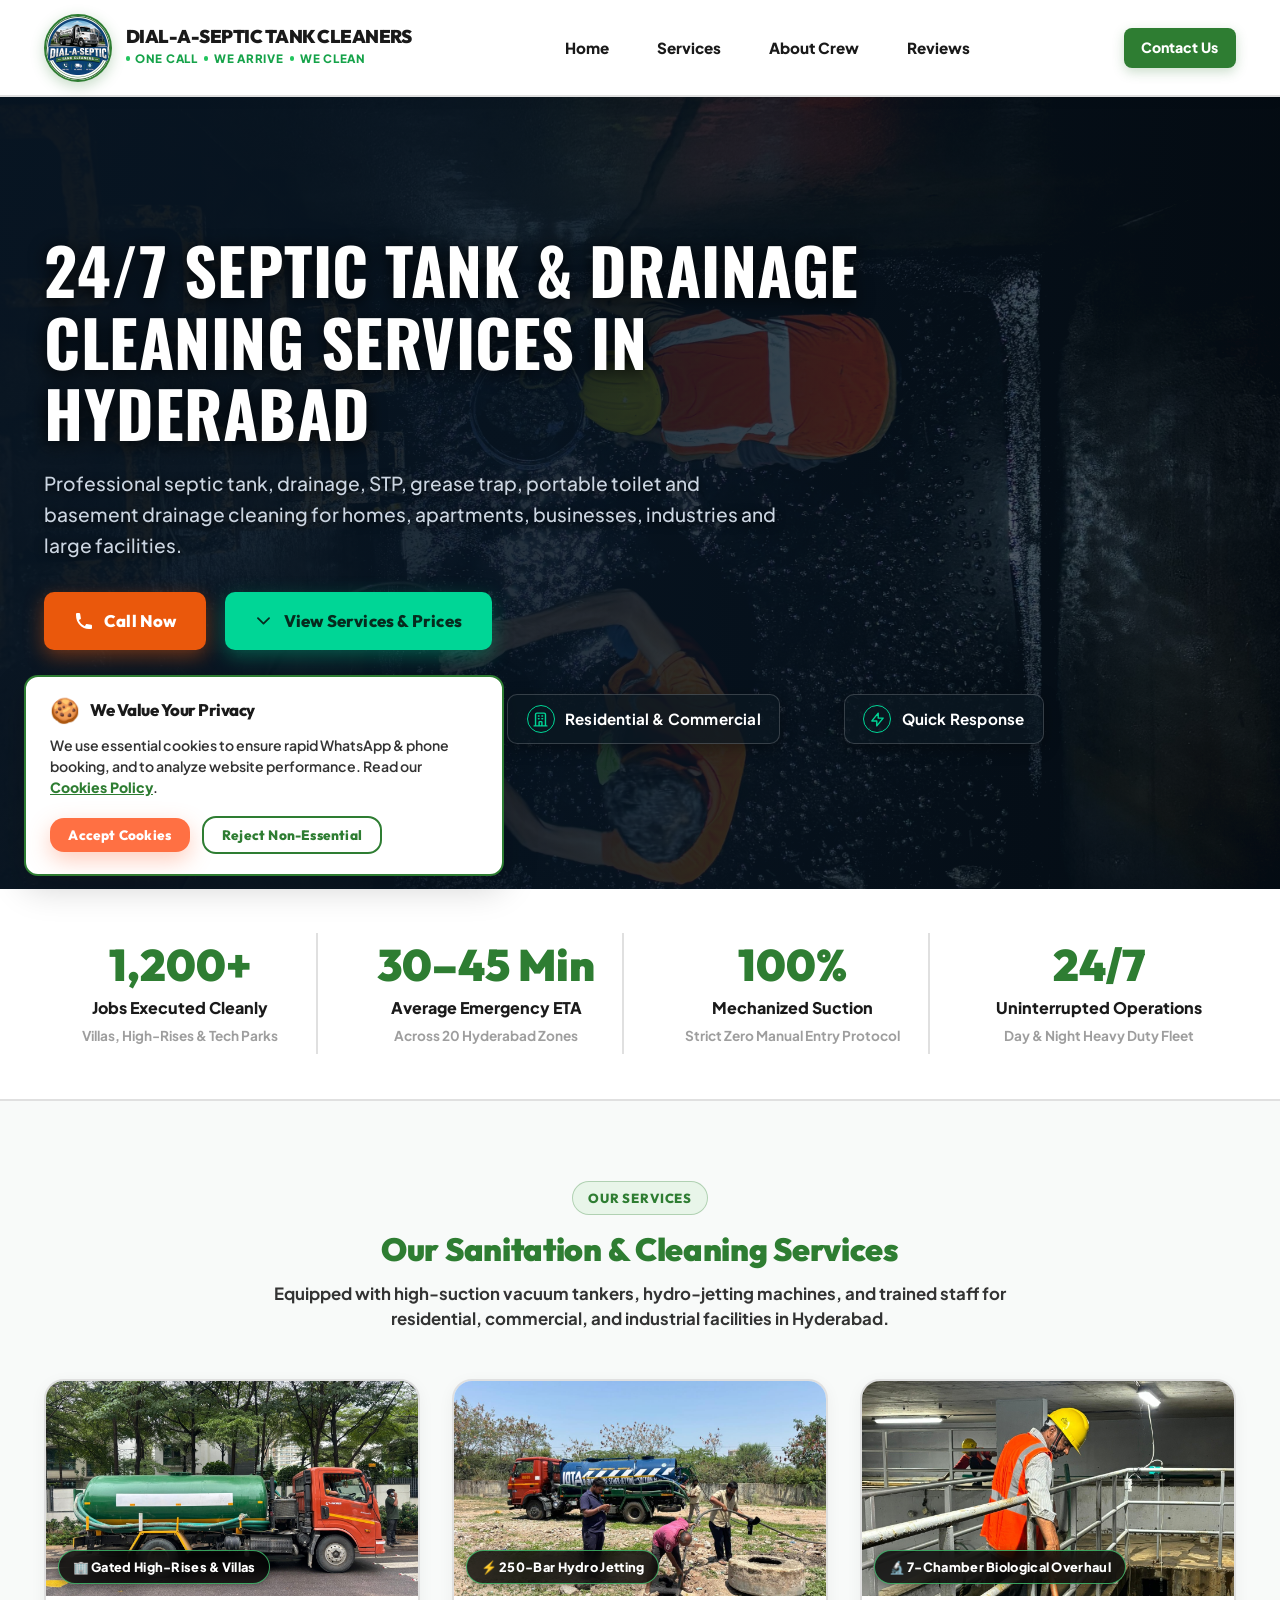
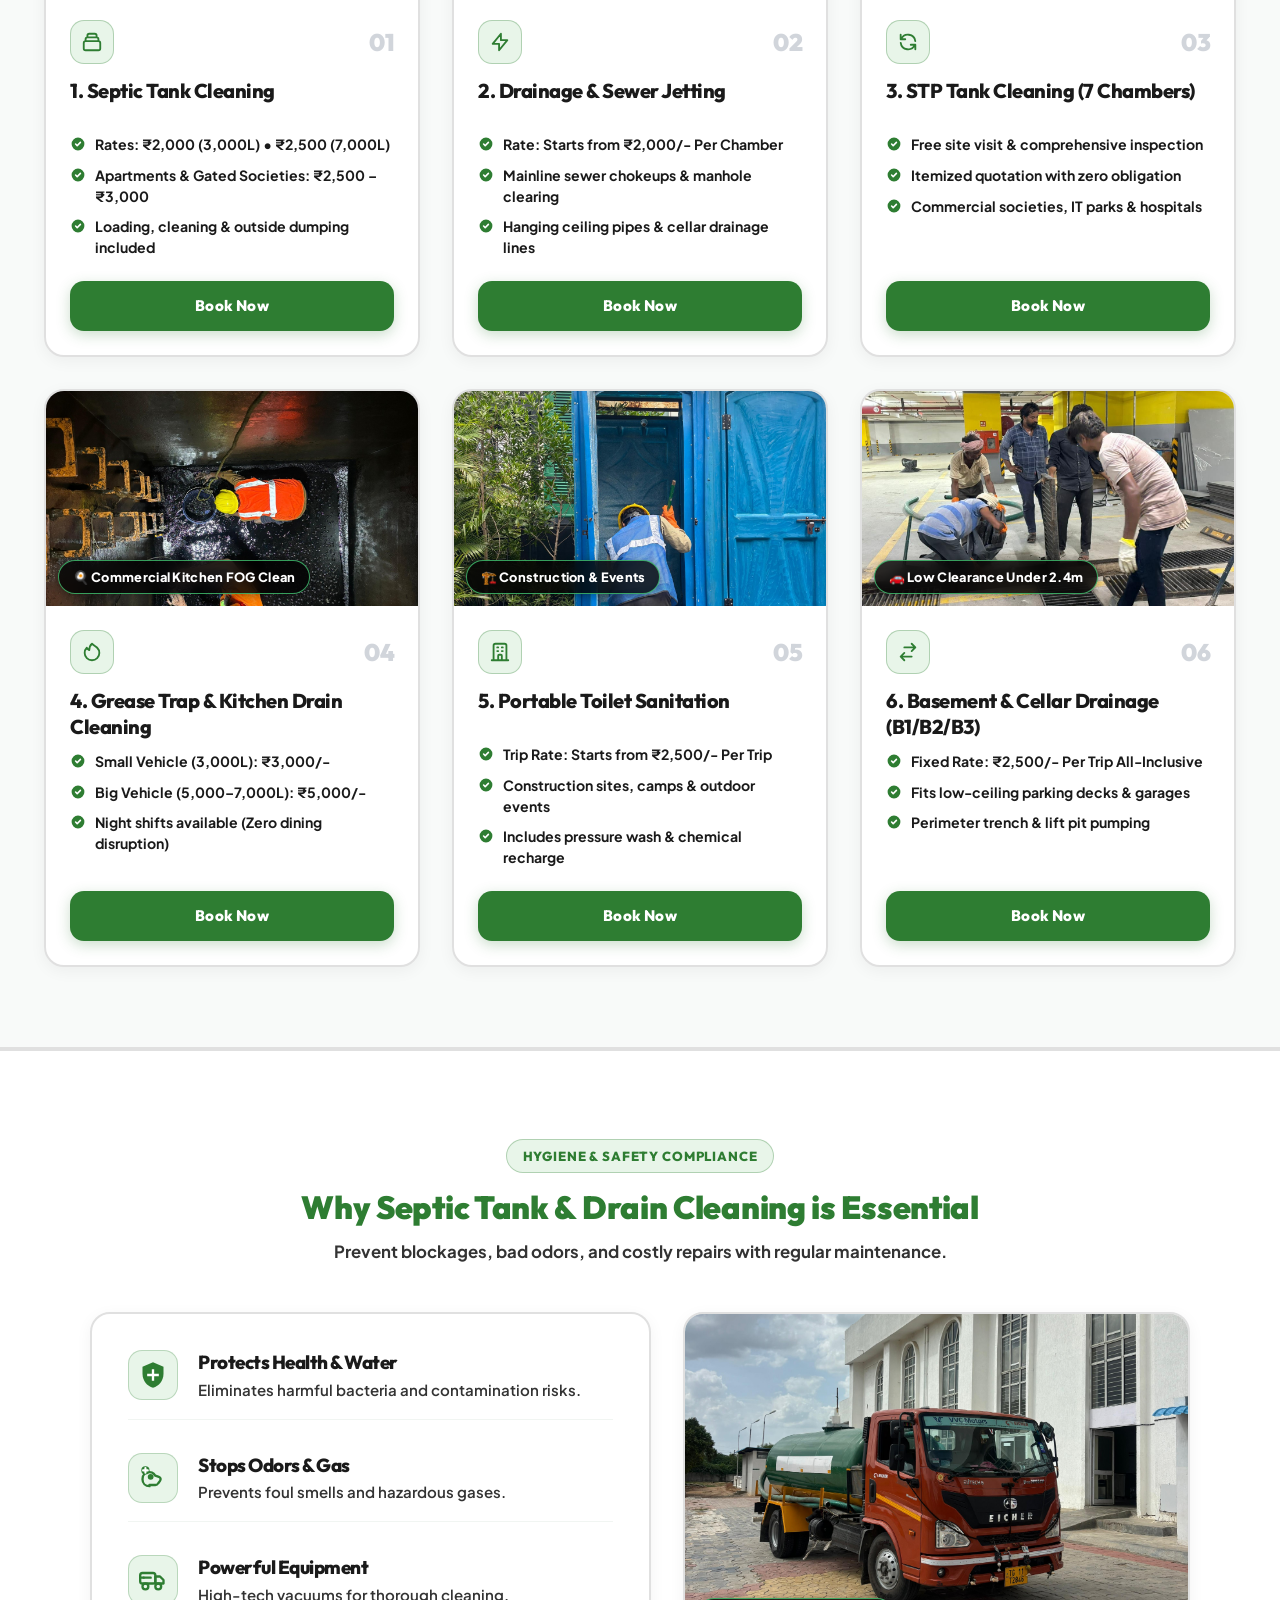
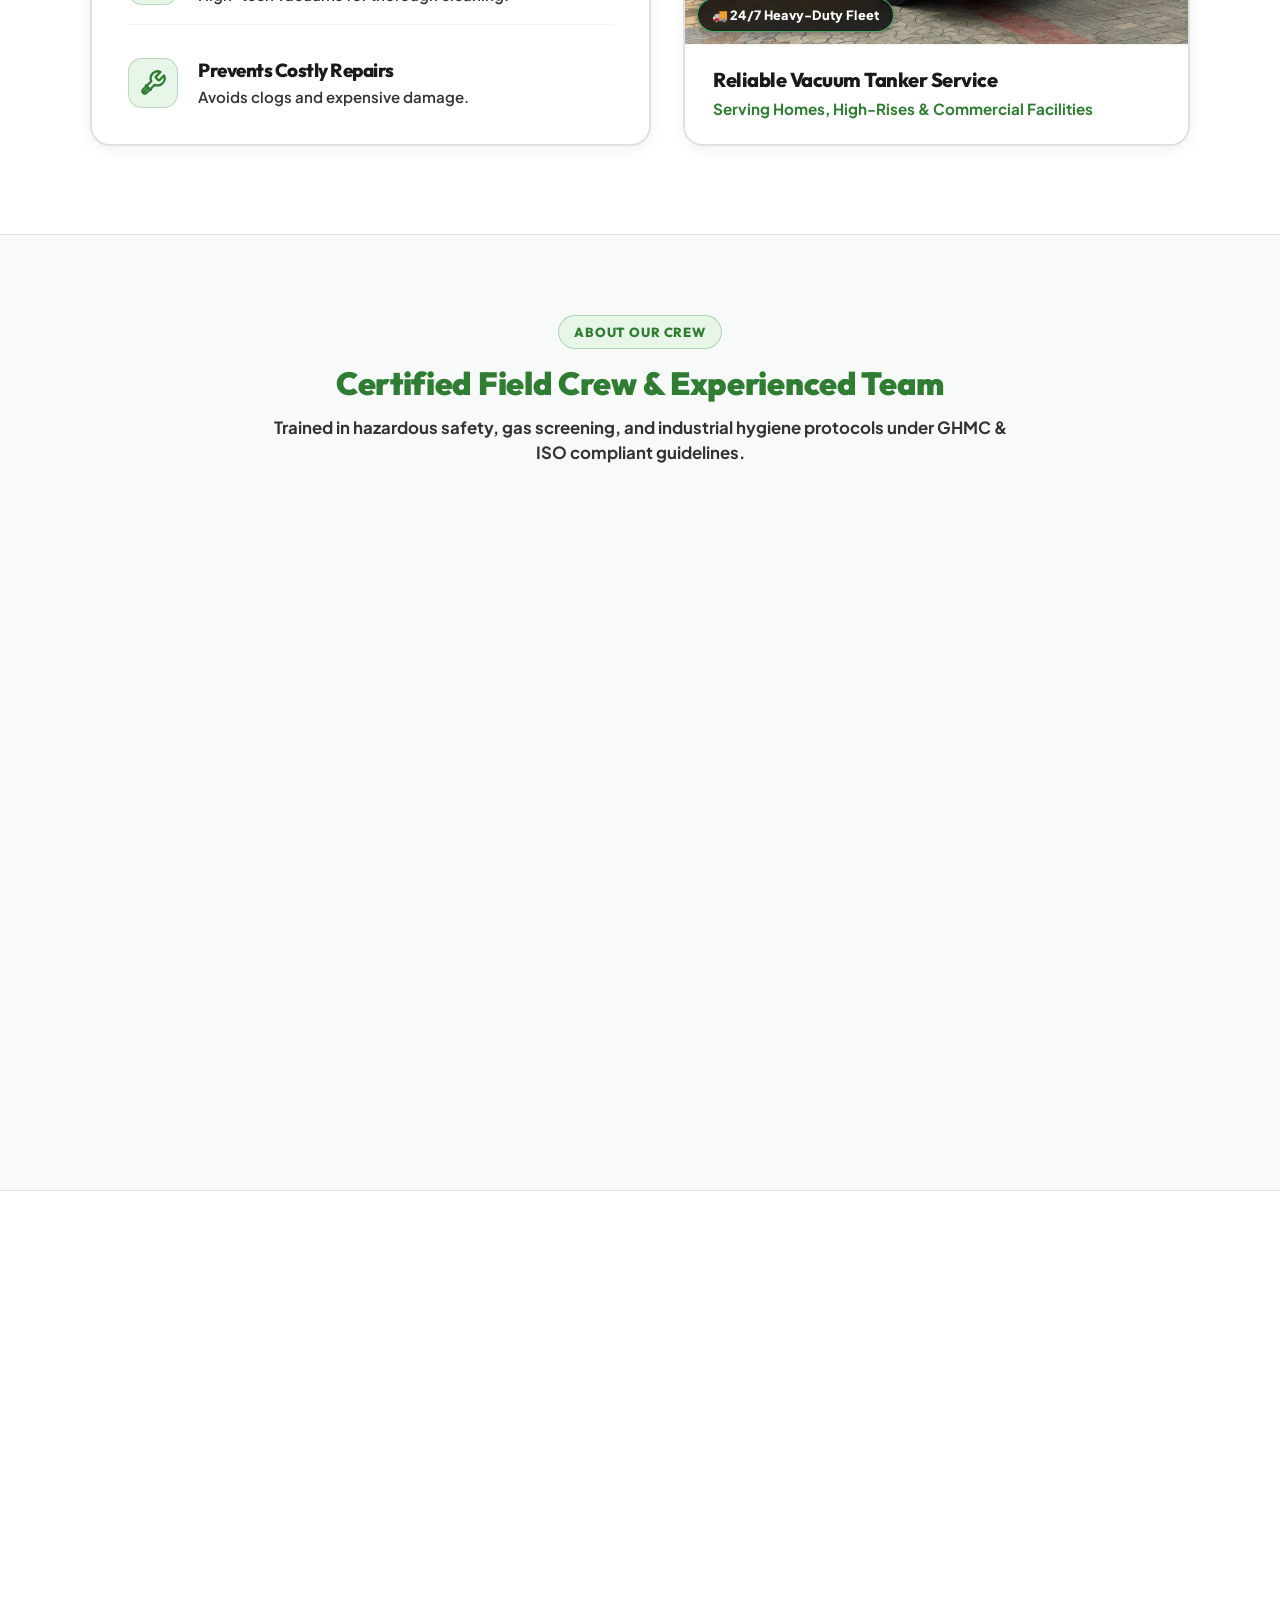
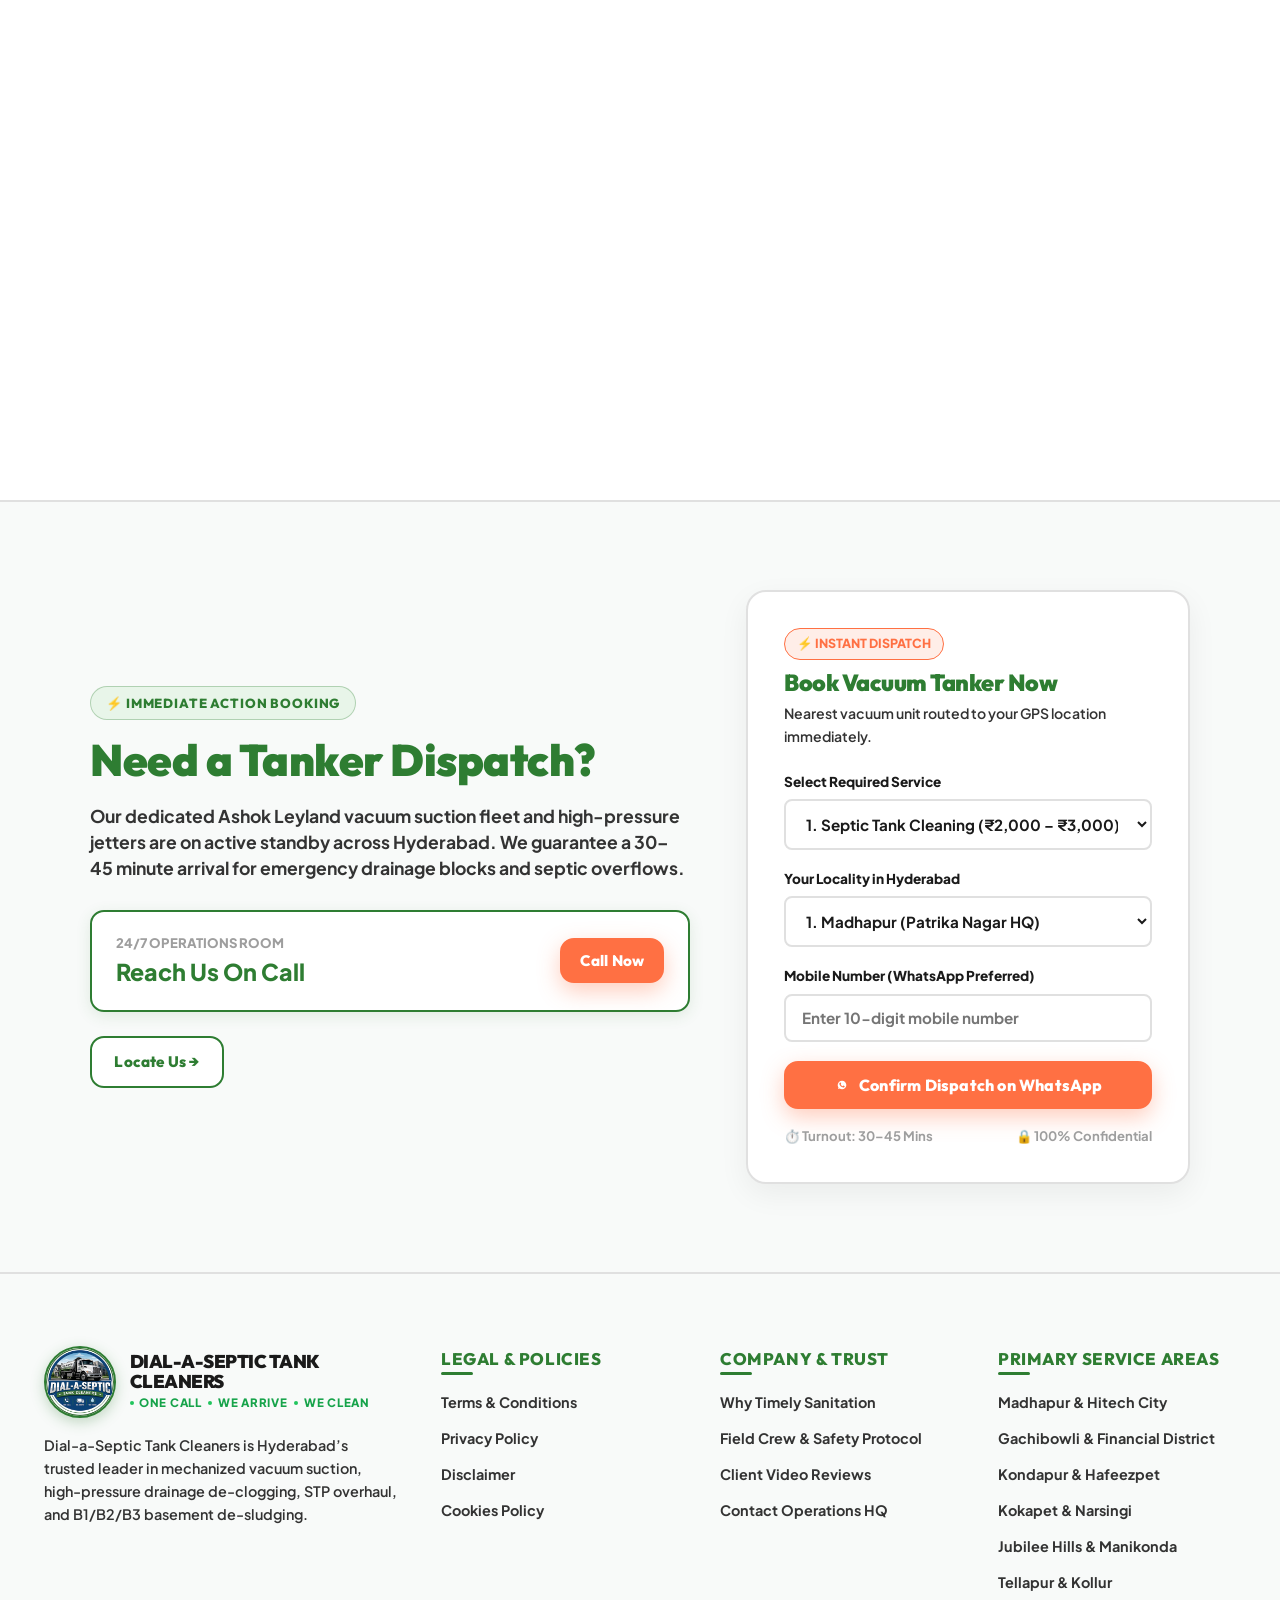
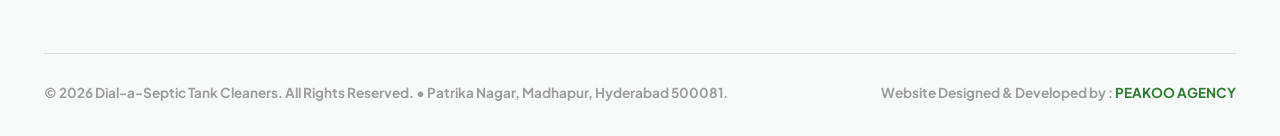
==== commit d3a0d87f: "updated new pages..(demo ready)" ====
--- a/index.html
+++ b/index.html
@@ -109,10 +109,7 @@
     </div>
 
     <div class="hero-video-content reveal-scale">
-      <div class="hero-badge">
-        <span class="hero-badge-dot"></span>
-        <span class="hero-badge-text">AVAILABLE 24 / 7 IN HYDERABAD</span>
-      </div>
+
 
       <h1 class="hero-video-title">
         24/7 SEPTIC TANK &amp; DRAINAGE<br>
@@ -944,29 +941,25 @@
           <div class="brand-logo">
             <img src="assets/logo_web.png" alt="Dial-a-Septic Logo" class="brand-logo-img">
             <div class="logo-text-col">
-              <span class="logo-main-title" style="font-size: 1rem;">DIAL-A-SEPTIC <span>TANK CLEANERS</span></span>
-              <span class="logo-subtitle">24/7 Services
-              </span>
+              <span class="logo-main-title"><span>DIAL-A-SEPTIC TANK CLEANERS</span></span>
+              <span class="logo-subtitle"><span class="logo-dot"></span>One Call<span class="logo-dot"></span>We
+                Arrive<span class="logo-dot"></span>We Clean</span>
             </div>
           </div>
           <p>
             Dial-a-Septic Tank Cleaners is Hyderabad’s trusted leader in mechanized vacuum suction, high-pressure
             drainage de-clogging, STP overhaul, and B1/B2/B3 basement de-sludging.
           </p>
-          <div style="font-size: 0.95rem; color: var(--fresh-detail); font-weight: 800; margin-top: 0.75rem;">
-            📞 Call Us
-          </div>
+
         </div>
 
         <div class="footer-col reveal">
-          <h5>Core Services</h5>
+          <h5>Legal &amp; Policies</h5>
           <ul class="footer-links">
-            <li><a href="services.html">Septic Tank Cleaning</a></li>
-            <li><a href="services.html">Drainage &amp; Sewer Jetting</a></li>
-            <li><a href="services.html">STP Tank Cleaning (7 Ch.)</a></li>
-            <li><a href="services.html">Grease Trap Cleaning</a></li>
-            <li><a href="services.html">Portable Toilet Sanitation</a></li>
-            <li><a href="services.html">Basement (B1-B3) Drainage</a></li>
+            <li><a href="terms.html">Terms &amp; Conditions</a></li>
+            <li><a href="privacy-policy.html">Privacy Policy</a></li>
+            <li><a href="disclaimer.html">Disclaimer</a></li>
+            <li><a href="cookies.html">Cookies Policy</a></li>
           </ul>
         </div>
 
@@ -997,6 +990,7 @@
         <div>
           © 2026 Dial-a-Septic Tank Cleaners. All Rights Reserved. • Patrika Nagar, Madhapur, Hyderabad 500081.
         </div>
+
         <div style="text-align: center;">
           Website Designed & Developed by : <a href="https://www.peakoo.agency"
             style="color: var(--primary-brand);">PEAKOO AGENCY</a>
--- a/styles.css
+++ b/styles.css
@@ -1,2497 +1,3197 @@
-/* ==========================================================================
-   DIAL-A-SEPTIC TANK CLEANERS - DESIGN SYSTEM & STYLESHEET
-   Clean Light White Palette:
-     Primary Brand:     #2E7D32 (Logo, headers, active accents)
-     Clean Background:  #FFFFFF / #F8FAF9 (Page, navbar, cards, footer)
-     Accent Highlight:  #FF7043 (Buttons, CTAs, action triggers)
-     Supporting Neutral:#9E9E9E / #E0E0E0 (Borders, subtle labels)
-     Text Dark:         #1A1A1A / #333333 (Ultra-crisp bold body text)
-   Typography: Outfit (Headings & Accents) + Plus Jakarta Sans (Body & UI)
-   Aesthetic: Ultra-Crisp, Modern Clean Light White, High-Impact Sanitation
-   ========================================================================== */
-
-@import url('https://fonts.googleapis.com/css2?family=Oswald:wght@600;700;800&family=Outfit:wght@500;600;700;800;900&family=Plus+Jakarta+Sans:wght@500;600;700;800&display=swap');
-
-:root {
-  /* Core Clean Light Palette - NO BLUES */
-  --primary-brand: #2E7D32;
-  /* Logo, headers, strong brand green */
-  --primary-brand-dark: #1b5e20;
-  --primary-brand-light: #E8F5E9;
-  /* Light green tint for badges */
-
-  --accent-highlight: #FF7043;
-  /* Buttons, CTAs, highlight badges */
-  --accent-highlight-hover: #F4511E;
-  --accent-shadow: rgba(255, 112, 67, 0.35);
-
-  --clean-bg: #FFFFFF;
-  /* Page background */
-  --clean-bg-soft: #F8FAF9;
-  /* Soft section background */
-  --clean-bg-subtle: #F1F5F2;
-  /* Light neutral alternating section */
-  --clean-card-bg: #FFFFFF;
-
-  --neutral-border: #E0E0E0;
-  /* Clean light borders */
-  --supporting-neutral: #9E9E9E;
-  /* Subtle labels, metadata */
-  --neutral-dark: #1A1A1A;
-  /* Crisp bold text */
-  --neutral-medium: #333333;
-  /* Secondary bold text */
-
-  /* Fallback aliases - remapped away from blues */
-  --navy-950: #FFFFFF;
-  --navy-900: #F8FAF9;
-  --navy-850: #FFFFFF;
-  --navy-800: #F1F5F2;
-  --navy-700: #E0E0E0;
-
-  --cyan-400: #2E7D32;
-  --cyan-500: #1b5e20;
-  --cyan-bright: #2E7D32;
-
-  --blue-500: #2E7D32;
-  --blue-600: #1b5e20;
-  --blue-glow: rgba(46, 125, 50, 0.15);
-
-  --green-500: #2E7D32;
-  --green-glow: rgba(46, 125, 50, 0.2);
-
-  --amber-400: #FF7043;
-  --amber-500: #F4511E;
-  --amber-glow: rgba(255, 112, 67, 0.25);
-
-  --slate-50: #1A1A1A;
-  --slate-100: #1A1A1A;
-  --slate-200: #333333;
-  --slate-300: #424242;
-  --slate-400: #616161;
-  --slate-500: #9E9E9E;
-
-  --white: #FFFFFF;
-  --glass-bg: #FFFFFF;
-  --glass-border: #E0E0E0;
-
-  /* Typography - Premium Engineered Pairing */
-  --font-heading: 'Outfit', -apple-system, BlinkMacSystemFont, 'Segoe UI', Roboto, sans-serif;
-  --font-body: 'Plus Jakarta Sans', -apple-system, BlinkMacSystemFont, 'Segoe UI', Roboto, sans-serif;
-
-  /* Layout */
-  --max-width: 1240px;
-  --radius-sm: 8px;
-  --radius-md: 14px;
-  --radius-lg: 20px;
-  --radius-full: 9999px;
-
-  /* Shadows */
-  --shadow-sm: 0 4px 12px rgba(0, 0, 0, 0.05);
-  --shadow-md: 0 8px 24px rgba(0, 0, 0, 0.07);
-  --shadow-lg: 0 16px 40px rgba(0, 0, 0, 0.09);
-  --shadow-accent: 0 8px 22px rgba(255, 112, 67, 0.35);
-}
-
-/* Global Reset */
-*,
-*::before,
-*::after {
-  box-sizing: border-box;
-  margin: 0;
-  padding: 0;
-}
-
-html {
-  scroll-behavior: smooth;
-  font-size: 16px;
-}
-
-body {
-  font-family: var(--font-body);
-  background-color: var(--clean-bg);
-  color: var(--neutral-dark);
-  line-height: 1.6;
-  font-weight: 700;
-  /* Bold text everywhere */
-  overflow-x: hidden;
-  -webkit-font-smoothing: antialiased;
-}
-
-/* Typography Defaults */
-h1,
-h2,
-h3,
-h4,
-h5,
-h6 {
-  font-family: var(--font-heading);
-  color: var(--primary-brand);
-  line-height: 1.25;
-  font-weight: 800;
-  /* Strong bold headers */
-  letter-spacing: -0.5px;
-}
-
-p {
-  color: var(--neutral-medium);
-  font-weight: 600;
-  margin-bottom: 1rem;
-}
-
-strong,
-b {
-  font-weight: 800;
-  color: var(--neutral-dark);
-}
-
-a {
-  text-decoration: none;
-  color: inherit;
-  transition: all 0.2s ease;
-}
-
-button,
-input,
-select,
-textarea {
-  font-family: var(--font-body);
-  border: none;
-  outline: none;
-}
-
-button {
-  cursor: pointer;
-}
-
-img {
-  max-width: 100%;
-  height: auto;
-  display: block;
-}
-
-/* Container */
-.container {
-  width: 100%;
-  max-width: var(--max-width);
-  margin: 0 auto;
-  padding: 0 1.5rem;
-}
-
-/* Section Header Typography */
-.section-head {
-  text-align: center;
-  max-width: 1100px;
-  width: 100%;
-  margin: 0 auto 3rem auto;
-}
-
-.section-tag {
-  display: inline-block;
-  font-family: var(--font-heading);
-  font-size: 0.82rem;
-  font-weight: 800;
-  color: var(--primary-brand);
-  background: var(--primary-brand-light);
-  border: 1px solid rgba(46, 125, 50, 0.3);
-  padding: 0.35rem 0.95rem;
-  border-radius: var(--radius-full);
-  text-transform: uppercase;
-  letter-spacing: 0.85px;
-  margin-bottom: 0.85rem;
-}
-
-.section-title {
-  font-size: clamp(1.35rem, 2.2vw, 2.25rem);
-  font-weight: 900;
-  color: var(--primary-brand);
-  margin-bottom: 0.75rem;
-  line-height: 1.2;
-  white-space: nowrap;
-  letter-spacing: -0.3px;
-}
-
-.section-subtitle {
-  font-size: 1.05rem;
-  font-weight: 700;
-  color: var(--neutral-medium);
-  line-height: 1.5;
-  max-width: 750px;
-  margin-left: auto;
-  margin-right: auto;
-}
-
-/* Section Dividers */
-.section-divider {
-  width: 100%;
-  height: 2px;
-  background: linear-gradient(90deg, transparent 0%, #E0E0E0 50%, transparent 100%);
-  margin: 0 auto;
-}
-
-/* ==========================================================================
-   NAVIGATION BAR (Light White Clean Aesthetic - NO BLUE)
-   ========================================================================== */
-.header-nav {
-  position: sticky;
-  top: 0;
-  z-index: 1000;
-  background: #FFFFFF;
-  border-bottom: 2px solid var(--neutral-border);
-  box-shadow: 0 2px 14px rgba(0, 0, 0, 0.05);
-  transition: all 0.3s ease;
-}
-
-.header-nav.scrolled {
-  background: #FFFFFF;
-  box-shadow: 0 6px 20px rgba(0, 0, 0, 0.08);
-}
-
-.nav-container {
-  display: flex;
-  justify-content: space-between;
-  align-items: center;
-  padding: 0.85rem 1.5rem;
-  max-width: var(--max-width);
-  margin: 0 auto;
-}
-
-.brand-logo {
-  display: flex;
-  align-items: center;
-  gap: 0.85rem;
-  text-decoration: none;
-}
-
-.brand-logo-img {
-  width: 68px;
-  height: 68px;
-  border-radius: 50%;
-  object-fit: cover;
-  box-shadow: 0 4px 14px rgba(46, 125, 50, 0.28);
-  border: 2.5px solid var(--primary-brand);
-  background: #FFFFFF;
-  flex-shrink: 0;
-  transition: transform 0.25s ease, box-shadow 0.25s ease;
-}
-
-.brand-logo:hover .brand-logo-img {
-  transform: scale(1.08);
-  box-shadow: 0 6px 18px rgba(46, 125, 50, 0.38);
-}
-
-.site-footer .brand-logo-img {
-  width: 72px;
-  height: 72px;
-}
-
-.logo-icon-wrap {
-  width: 44px;
-  height: 44px;
-  background: var(--primary-brand);
-  border-radius: var(--radius-md);
-  display: flex;
-  align-items: center;
-  justify-content: center;
-  box-shadow: 0 4px 12px rgba(46, 125, 50, 0.3);
-  flex-shrink: 0;
-}
-
-.logo-icon-wrap svg {
-  width: 24px;
-  height: 24px;
-  color: #FFFFFF;
-}
-
-.logo-text-col {
-  display: flex;
-  flex-direction: column;
-}
-
-.logo-main-title {
-  font-family: var(--font-heading);
-  font-size: 1.15rem;
-  font-weight: 900;
-  letter-spacing: -0.5px;
-  color: var(--primary-brand);
-  line-height: 1.1;
-}
-
-.logo-main-title span {
-  color: var(--neutral-dark);
-}
-
-.logo-subtitle {
-  font-size: 0.72rem;
-  color: #16a34a;
-  letter-spacing: 0.7px;
-  text-transform: uppercase;
-  font-weight: 800;
-  margin-top: 2px;
-  display: flex;
-  align-items: center;
-}
-
-.logo-dot {
-  display: inline-block;
-  width: 4.5px;
-  height: 4.5px;
-  background-color: #22c55e;
-  border-radius: 50%;
-  margin: 0 6px;
-  flex-shrink: 0;
-}
-
-.logo-dot:first-child {
-  margin-left: 0;
-  margin-right: 5px;
-}
-
-.nav-menu {
-  display: flex;
-  align-items: center;
-  gap: 1.5rem;
-  list-style: none;
-}
-
-.nav-item a {
-  color: var(--neutral-dark);
-  font-weight: 800;
-  font-size: 0.95rem;
-  padding: 0.45rem 0.75rem;
-  border-radius: var(--radius-sm);
-  transition: all 0.2s ease;
-}
-
-.nav-item a:hover {
-  color: var(--primary-brand);
-  background: var(--primary-brand-light);
-}
-
-.nav-actions {
-  display: flex;
-  align-items: center;
-  gap: 0.85rem;
-}
-
-.btn-nav-contact {
-  background: var(--primary-brand);
-  color: #FFFFFF !important;
-  font-weight: 800;
-  font-size: 0.88rem;
-  padding: 0.55rem 1.1rem;
-  border-radius: var(--radius-sm);
-  border: none;
-  transition: all 0.2s ease;
-  box-shadow: 0 4px 12px rgba(46, 125, 50, 0.25);
-}
-
-.btn-nav-contact:hover {
-  background: var(--primary-brand-dark);
-  transform: translateY(-1px);
-}
-
-.mobile-toggle {
-  display: none;
-  background: transparent;
-  color: var(--neutral-dark);
-  padding: 0.5rem;
-  border-radius: var(--radius-sm);
-}
-
-.mobile-toggle svg {
-  width: 28px;
-  height: 28px;
-}
-
-/* ==========================================================================
-   BUTTONS & CTAs (Accent Highlight #FF7043)
-   ========================================================================== */
-.btn {
-  display: inline-flex;
-  align-items: center;
-  justify-content: center;
-  gap: 0.5rem;
-  padding: 0.75rem 1.4rem;
-  font-family: var(--font-heading);
-  font-weight: 800;
-  font-size: 0.95rem;
-  letter-spacing: 0.2px;
-  border-radius: var(--radius-md);
-  transition: all 0.25s cubic-bezier(0.16, 1, 0.3, 1);
-  text-align: center;
-  cursor: pointer;
-}
-
-.btn-primary,
-.btn-accent {
-  background: var(--accent-highlight);
-  color: #FFFFFF;
-  box-shadow: var(--shadow-accent);
-  border: none;
-}
-
-.btn-primary:hover,
-.btn-accent:hover {
-  background: var(--accent-highlight-hover);
-  transform: translateY(-2px);
-  box-shadow: 0 10px 25px rgba(255, 112, 67, 0.5);
-  color: #FFFFFF;
-}
-
-.btn-whatsapp {
-  background: var(--accent-highlight);
-  color: #FFFFFF;
-  box-shadow: var(--shadow-accent);
-}
-
-.btn-whatsapp:hover {
-  background: var(--accent-highlight-hover);
-  transform: translateY(-2px);
-  box-shadow: 0 10px 25px rgba(255, 112, 67, 0.5);
-  color: #FFFFFF;
-}
-
-.btn-outline {
-  background: #FFFFFF;
-  border: 2px solid var(--primary-brand);
-  color: var(--primary-brand);
-  font-weight: 800;
-}
-
-.btn-outline:hover {
-  background: var(--primary-brand);
-  color: #FFFFFF;
-  transform: translateY(-2px);
-}
-
-.btn-outline-white {
-  background: rgba(255, 255, 255, 0.92);
-  border: 2px solid var(--primary-brand);
-  color: var(--primary-brand);
-  font-weight: 800;
-  box-shadow: 0 4px 14px rgba(0, 0, 0, 0.08);
-}
-
-.btn-outline-white:hover {
-  background: var(--primary-brand);
-  color: #FFFFFF;
-  transform: translateY(-2px);
-}
-
-/* ==========================================================================
-   HERO SECTION (High-Impact Modern Reference Style - Left Aligned)
-   ========================================================================== */
-.hero-video-section {
-  position: relative;
-  min-height: 88vh;
-  display: flex;
-  align-items: center;
-  justify-content: flex-start;
-  overflow: hidden;
-  background-color: #0c1824;
-}
-
-.hero-video-bg-wrap {
-  position: absolute;
-  top: 0;
-  left: 0;
-  width: 100%;
-  height: 100%;
-  z-index: 1;
-  overflow: hidden;
-}
-
-.hero-video-bg-wrap video {
-  width: 100%;
-  height: 100%;
-  object-fit: cover;
-  object-position: center;
-  filter: brightness(0.78) contrast(1.12);
-}
-
-.hero-video-overlay {
-  position: absolute;
-  top: 0;
-  left: 0;
-  width: 100%;
-  height: 100%;
-  background: linear-gradient(90deg, rgba(8, 22, 36, 0.94) 0%, rgba(8, 22, 36, 0.84) 48%, rgba(8, 22, 36, 0.52) 100%);
-  z-index: 2;
-}
-
-.hero-video-content {
-  position: relative;
-  z-index: 3;
-  width: 100%;
-  max-width: var(--max-width);
-  margin: 0 auto;
-  text-align: left;
-  padding: 2rem 1.5rem 2.5rem;
-  color: #FFFFFF;
-}
-
-.hero-badge {
-  display: inline-flex;
-  align-items: center;
-  gap: 0.6rem;
-  padding: 0.38rem 1rem;
-  background: rgba(0, 190, 145, 0.12);
-  border: 1.5px solid rgba(0, 214, 150, 0.48);
-  border-radius: var(--radius-full);
-  margin-top: 0;
-  margin-bottom: 0.9rem;
-  backdrop-filter: blur(8px);
-  -webkit-backdrop-filter: blur(8px);
-}
-
-.hero-badge-dot {
-  width: 8px;
-  height: 8px;
-  border-radius: 50%;
-  background-color: #00e5a3;
-  box-shadow: 0 0 10px #00e5a3;
-  display: inline-block;
-}
-
-.hero-badge-text {
-  font-family: var(--font-heading);
-  font-size: 0.84rem;
-  font-weight: 800;
-  color: #00e5a3;
-  letter-spacing: 1.8px;
-  text-transform: uppercase;
-}
-
-.hero-video-title {
-  font-family: 'Oswald', var(--font-heading), sans-serif;
-  font-size: clamp(2.3rem, 5vw, 4.2rem);
-  font-weight: 700;
-  line-height: 1.12;
-  letter-spacing: 0.5px;
-  text-transform: uppercase;
-  color: #FFFFFF;
-  margin-bottom: 1.2rem;
-  max-width: 860px;
-  text-align: left;
-  text-shadow: 0 3px 18px rgba(0, 0, 0, 0.95);
-}
-
-.hero-video-lead {
-  font-family: var(--font-body);
-  font-size: clamp(1.02rem, 1.8vw, 1.2rem);
-  font-weight: 500;
-  color: #CBD5E1;
-  max-width: 740px;
-  margin: 0 0 2rem 0;
-  line-height: 1.6;
-  text-align: left;
-  text-shadow: 0 2px 10px rgba(0, 0, 0, 0.9);
-}
-
-.hero-video-actions {
-  display: flex;
-  flex-wrap: wrap;
-  justify-content: flex-start;
-  gap: 1.15rem;
-  align-items: center;
-  margin-bottom: 2.25rem;
-}
-
-.btn-hero-call {
-  display: inline-flex;
-  align-items: center;
-  justify-content: center;
-  gap: 0.65rem;
-  padding: 0.95rem 1.85rem;
-  background: #ea580c;
-  color: #FFFFFF;
-  border-radius: 10px;
-  font-family: var(--font-heading);
-  font-size: 1.05rem;
-  font-weight: 800;
-  letter-spacing: 0.2px;
-  box-shadow: 0 6px 20px rgba(234, 88, 12, 0.45);
-  transition: all 0.25s cubic-bezier(0.16, 1, 0.3, 1);
-  text-decoration: none;
-  border: none;
-}
-
-.btn-hero-call:hover {
-  background: #c2410c;
-  transform: translateY(-2px);
-  box-shadow: 0 10px 25px rgba(234, 88, 12, 0.6);
-  color: #FFFFFF;
-}
-
-.btn-hero-services,
-.btn-hero-whatsapp {
-  display: inline-flex;
-  align-items: center;
-  justify-content: center;
-  gap: 0.65rem;
-  padding: 0.95rem 1.85rem;
-  background: #00d696;
-  color: #062b1e;
-  border-radius: 10px;
-  font-family: var(--font-heading);
-  font-size: 1.05rem;
-  font-weight: 800;
-  letter-spacing: 0.2px;
-  box-shadow: 0 6px 20px rgba(0, 214, 150, 0.35);
-  transition: all 0.25s cubic-bezier(0.16, 1, 0.3, 1);
-  text-decoration: none;
-  border: none;
-}
-
-.btn-hero-services:hover,
-.btn-hero-whatsapp:hover {
-  background: #00ba83;
-  transform: translateY(-2px);
-  box-shadow: 0 10px 25px rgba(0, 214, 150, 0.5);
-  color: #062b1e;
-}
-
-/* Horizontal features in a line with boxes */
-.hero-features-grid {
-  display: flex;
-  flex-direction: row;
-  align-items: center;
-  justify-content: flex-start;
-  flex-wrap: wrap;
-  gap: 1.15rem;
-  max-width: 100%;
-  margin: 0;
-  width: 100%;
-  padding-top: 0.5rem;
-  border-top: none;
-}
-
-.hero-feature-card {
-  background: rgba(12, 24, 34, 0.72);
-  border: 1px solid rgba(255, 255, 255, 0.18);
-  border-radius: 10px;
-  padding: 0.65rem 1.15rem;
-  display: inline-flex;
-  align-items: center;
-  gap: 0.65rem;
-  backdrop-filter: blur(12px);
-  -webkit-backdrop-filter: blur(12px);
-  box-shadow: 0 4px 16px rgba(0, 0, 0, 0.35);
-  transition: transform 0.25s ease, border-color 0.25s ease, background 0.25s ease;
-  white-space: nowrap;
-}
-
-.hero-feature-card:hover {
-  transform: translateY(-2px);
-  border-color: rgba(0, 214, 150, 0.55);
-  background: rgba(12, 24, 34, 0.9);
-}
-
-.hero-feature-icon {
-  width: 28px;
-  height: 28px;
-  border-radius: 50%;
-  border: 1.5px solid #00d696;
-  display: flex;
-  align-items: center;
-  justify-content: center;
-  color: #00d696;
-  flex-shrink: 0;
-  font-size: 0.85rem;
-}
-
-.hero-feature-text {
-  color: #FFFFFF;
-  font-size: 0.95rem;
-  font-weight: 700;
-  letter-spacing: 0.2px;
-}
-
-/* ==========================================================================
-   STATS BAR (Clean Background with Bold Data)
-   ========================================================================== */
-.stats-section {
-  background: #FFFFFF;
-  border-bottom: 2px solid var(--neutral-border);
-  padding: 2.75rem 0;
-}
-
-.stats-grid {
-  display: grid;
-  grid-template-columns: repeat(4, 1fr);
-  gap: 2rem;
-}
-
-.stat-box {
-  text-align: center;
-  border-right: 2px solid var(--neutral-border);
-  padding: 0.5rem 1rem;
-}
-
-.stat-box:last-child {
-  border-right: none;
-}
-
-.stat-number {
-  font-family: var(--font-heading);
-  font-size: clamp(2rem, 3.5vw, 2.75rem);
-  font-weight: 900;
-  color: var(--primary-brand);
-  line-height: 1.1;
-  margin-bottom: 0.35rem;
-}
-
-.stat-label {
-  font-size: 1rem;
-  font-weight: 800;
-  color: var(--neutral-dark);
-  margin-bottom: 0.25rem;
-}
-
-.stat-sub {
-  font-size: 0.85rem;
-  font-weight: 700;
-  color: var(--supporting-neutral);
-}
-
-/* ==========================================================================
-   SERVICES SECTION (3-Column Vertical Cards Matching Screenshot with Clean Light White Palette)
-   ========================================================================== */
-.services-section {
-  padding: 5rem 0;
-  background: var(--clean-bg-soft);
-  position: relative;
-  border-bottom: 2px solid var(--neutral-border);
-}
-
-.services-grid {
-  display: grid;
-  grid-template-columns: repeat(3, 1fr);
-  gap: 2rem;
-}
-
-.service-card {
-  background: #FFFFFF;
-  border: 2px solid var(--neutral-border);
-  border-radius: var(--radius-lg);
-  overflow: hidden;
-  box-shadow: 0 4px 16px rgba(0, 0, 0, 0.05);
-  display: flex;
-  flex-direction: column;
-  transition: transform 0.3s ease, box-shadow 0.3s ease, border-color 0.3s ease;
-}
-
-.service-card:hover {
-  transform: translateY(-6px);
-  box-shadow: 0 14px 32px rgba(46, 125, 50, 0.14);
-  border-color: var(--primary-brand);
-}
-
-.service-card-media {
-  position: relative;
-  width: 100%;
-  height: 215px;
-  overflow: hidden;
-  background: #F1F5F2;
-}
-
-.service-card-media img {
-  width: 100%;
-  height: 100%;
-  object-fit: cover;
-  transition: transform 0.4s ease;
-}
-
-.service-card:hover .service-card-media img {
-  transform: scale(1.05);
-}
-
-.service-card-badge {
-  position: absolute;
-  bottom: 12px;
-  left: 12px;
-  background: rgba(0, 0, 0, 0.78);
-  color: #FFFFFF;
-  border: 1.5px solid rgba(74, 222, 128, 0.7);
-  padding: 0.35rem 0.85rem;
-  border-radius: var(--radius-full);
-  font-size: 0.8rem;
-  font-weight: 800;
-  letter-spacing: 0.3px;
-  backdrop-filter: blur(8px);
-  box-shadow: 0 2px 8px rgba(0, 0, 0, 0.35);
-}
-
-.service-card-body {
-  padding: 1.5rem;
-  display: flex;
-  flex-direction: column;
-  flex-grow: 1;
-}
-
-.service-card-top-row {
-  display: flex;
-  align-items: center;
-  justify-content: space-between;
-  margin-bottom: 0.9rem;
-}
-
-.service-card-icon-box {
-  width: 44px;
-  height: 44px;
-  border-radius: var(--radius-md);
-  background: var(--primary-brand-light);
-  color: var(--primary-brand);
-  border: 1.5px solid rgba(46, 125, 50, 0.3);
-  display: flex;
-  align-items: center;
-  justify-content: center;
-  font-size: 1.25rem;
-  flex-shrink: 0;
-}
-
-.service-card-num {
-  font-family: var(--font-heading);
-  font-size: 1.5rem;
-  font-weight: 900;
-  color: #D1D5DB;
-  letter-spacing: -0.5px;
-}
-
-.service-card-title {
-  font-family: var(--font-heading);
-  font-size: 1.25rem;
-  font-weight: 800;
-  color: var(--neutral-dark);
-  margin-bottom: 0.65rem;
-  line-height: 1.3;
-  min-height: 2.85rem;
-}
-
-.service-card-desc {
-  font-size: 0.92rem;
-  color: var(--neutral-medium);
-  font-weight: 600;
-  line-height: 1.55;
-  margin-bottom: 1.25rem;
-}
-
-.service-card-points {
-  list-style: none;
-  padding: 0;
-  margin: 0 0 1.5rem 0;
-  display: flex;
-  flex-direction: column;
-  gap: 0.65rem;
-  flex-grow: 1;
-}
-
-.service-card-point {
-  display: flex;
-  align-items: flex-start;
-  gap: 0.55rem;
-  font-size: 0.88rem;
-  color: var(--neutral-dark);
-  font-weight: 700;
-  line-height: 1.45;
-}
-
-.service-card-point svg {
-  width: 16px;
-  height: 16px;
-  color: var(--primary-brand);
-  flex-shrink: 0;
-  margin-top: 2px;
-}
-
-.service-card-btn {
-  width: 100%;
-  display: inline-flex;
-  align-items: center;
-  justify-content: center;
-  gap: 0.5rem;
-  padding: 0.8rem 1.2rem;
-  background: var(--primary-brand);
-  color: #FFFFFF;
-  border-radius: var(--radius-md);
-  font-family: var(--font-heading);
-  font-size: 0.95rem;
-  font-weight: 800;
-  letter-spacing: 0.2px;
-  box-shadow: 0 4px 14px rgba(46, 125, 50, 0.25);
-  transition: all 0.25s ease;
-  margin-top: auto;
-  text-decoration: none;
-}
-
-.service-card-btn:hover {
-  background: var(--primary-brand-dark);
-  transform: translateY(-2px);
-  box-shadow: 0 6px 18px rgba(46, 125, 50, 0.4);
-}
-
-@media (max-width: 1024px) {
-  .services-grid {
-    grid-template-columns: repeat(2, 1fr);
-  }
-}
-
-@media (max-width: 768px) {
-  .services-grid {
-    grid-template-columns: 1fr;
-  }
-}
-
-.services-horizontal-list {
-  display: flex;
-  flex-direction: column;
-  gap: 2rem;
-  max-width: 1100px;
-  margin: 0 auto;
-}
-
-.service-horizontal-card {
-  display: flex;
-  background: #FFFFFF;
-  border: 2px solid var(--neutral-border);
-  border-radius: var(--radius-lg);
-  overflow: hidden;
-  box-shadow: 0 4px 16px rgba(0, 0, 0, 0.04);
-  transition: all 0.3s ease;
-  position: relative;
-  align-items: stretch;
-}
-
-.service-horizontal-card:hover {
-  border-color: var(--primary-brand);
-  transform: translateY(-3px);
-  box-shadow: 0 12px 28px rgba(46, 125, 50, 0.12);
-}
-
-/* EXACT 4:3 Image Ratio for All Service Cards Matching Service 2 */
-.service-h-img {
-  position: relative;
-  width: 38%;
-  min-width: 320px;
-  max-width: 420px;
-  aspect-ratio: 4 / 3;
-  overflow: hidden;
-  background: #F3F4F6;
-  flex-shrink: 0;
-}
-
-.service-h-img img {
-  width: 100%;
-  height: 100%;
-  object-fit: cover;
-  object-position: center;
-  display: block;
-  transition: transform 0.4s ease;
-}
-
-.service-horizontal-card:hover .service-h-img img {
-  transform: scale(1.05);
-}
-
-.service-h-badge {
-  position: absolute;
-  top: 1rem;
-  left: 1rem;
-  background: #FFFFFF;
-  color: var(--primary-brand);
-  font-size: 0.8rem;
-  font-weight: 800;
-  padding: 0.4rem 0.85rem;
-  border-radius: var(--radius-full);
-  border: 2px solid var(--primary-brand);
-  box-shadow: 0 2px 8px rgba(0, 0, 0, 0.12);
-  z-index: 2;
-}
-
-.service-h-content {
-  width: 62%;
-  padding: 1.75rem 2rem;
-  display: flex;
-  flex-direction: column;
-  justify-content: space-between;
-}
-
-.service-h-header {
-  display: flex;
-  justify-content: space-between;
-  align-items: flex-start;
-  gap: 1rem;
-  margin-bottom: 0.5rem;
-}
-
-.service-h-title {
-  font-size: 1.35rem;
-  font-weight: 900;
-  color: var(--primary-brand);
-  margin-bottom: 0.35rem;
-}
-
-.service-h-num {
-  font-size: 1.1rem;
-  font-weight: 900;
-  color: var(--primary-brand);
-  background: var(--primary-brand-light);
-  border: 1px solid rgba(46, 125, 50, 0.25);
-  width: 40px;
-  height: 40px;
-  border-radius: 50%;
-  display: flex;
-  align-items: center;
-  justify-content: center;
-  flex-shrink: 0;
-}
-
-.service-h-desc {
-  font-size: 0.96rem;
-  font-weight: 700;
-  color: var(--neutral-medium);
-  margin-bottom: 1.15rem;
-  line-height: 1.5;
-}
-
-.service-h-pills {
-  display: flex;
-  flex-wrap: wrap;
-  gap: 0.5rem;
-  margin-bottom: 1.25rem;
-}
-
-.service-h-pill {
-  display: inline-flex;
-  align-items: center;
-  gap: 0.4rem;
-  background: var(--clean-bg-soft);
-  border: 1.5px solid #CFD8DC;
-  color: var(--neutral-dark);
-  font-size: 0.85rem;
-  font-weight: 800;
-  padding: 0.4rem 0.8rem;
-  border-radius: var(--radius-sm);
-}
-
-.service-h-pill strong {
-  color: var(--primary-brand);
-}
-
-.service-h-footer {
-  display: flex;
-  justify-content: space-between;
-  align-items: center;
-  padding-top: 1.15rem;
-  border-top: 2px solid #ECEFF1;
-  margin-top: auto;
-  gap: 1rem;
-  flex-wrap: wrap;
-}
-
-.service-h-price-wrap {
-  display: flex;
-  flex-direction: column;
-}
-
-.service-h-price-label {
-  font-size: 0.75rem;
-  font-weight: 800;
-  color: var(--supporting-neutral);
-  text-transform: uppercase;
-  letter-spacing: 0.5px;
-}
-
-.service-h-price-val {
-  font-size: 1.3rem;
-  font-weight: 900;
-  color: var(--primary-brand);
-}
-
-.service-h-btn {
-  background: var(--accent-highlight) !important;
-  color: #FFFFFF !important;
-  font-weight: 800 !important;
-  padding: 0.7rem 1.5rem;
-  font-size: 0.95rem;
-  border-radius: var(--radius-md);
-  box-shadow: 0 4px 14px var(--accent-shadow);
-  text-decoration: none;
-  display: inline-flex;
-  align-items: center;
-  gap: 0.5rem;
-  transition: all 0.2s ease;
-}
-
-.service-h-btn:hover {
-  background: var(--accent-highlight-hover) !important;
-  transform: translateY(-2px);
-  box-shadow: 0 8px 22px rgba(255, 112, 67, 0.55);
-}
-
-/* ==========================================================================
-   WHY SEPTIC TANK & DRAIN CLEANING IS ESSENTIAL (Website Design System)
-   ========================================================================== */
-.history-section {
-  padding: 5.5rem 0;
-  background: var(--clean-bg);
-  position: relative;
-  border-top: 2px solid var(--neutral-border);
-}
-
-.why-essential-grid {
-  display: grid;
-  grid-template-columns: 1.05fr 0.95fr;
-  gap: 2rem;
-  align-items: stretch;
-  max-width: 1100px;
-  margin: 0 auto;
-}
-
-.why-card-features {
-  background: #FFFFFF;
-  border: 2px solid var(--neutral-border);
-  border-radius: var(--radius-lg);
-  padding: 2.25rem;
-  display: flex;
-  flex-direction: column;
-  justify-content: space-between;
-  gap: 1.25rem;
-  box-shadow: 0 4px 16px rgba(0, 0, 0, 0.05);
-  transition: border-color 0.3s ease, box-shadow 0.3s ease;
-}
-
-.why-card-features:hover {
-  border-color: var(--primary-brand);
-  box-shadow: 0 10px 26px rgba(46, 125, 50, 0.1);
-}
-
-.why-feature-row {
-  display: flex;
-  align-items: center;
-  gap: 1.25rem;
-  padding-bottom: 1.15rem;
-  border-bottom: 1px solid #F1F5F2;
-  transition: transform 0.2s ease;
-}
-
-.why-feature-row:last-child {
-  padding-bottom: 0;
-  border-bottom: none;
-}
-
-.why-feature-icon-wrap {
-  width: 50px;
-  height: 50px;
-  border-radius: var(--radius-md);
-  background: var(--primary-brand-light);
-  border: 1.5px solid rgba(46, 125, 50, 0.25);
-  display: flex;
-  align-items: center;
-  justify-content: center;
-  flex-shrink: 0;
-  color: var(--primary-brand);
-  transition: transform 0.25s ease, background-color 0.25s ease;
-}
-
-.why-feature-row:hover .why-feature-icon-wrap {
-  transform: scale(1.08);
-  background: #DCF0DE;
-}
-
-.why-feature-content h4 {
-  font-family: var(--font-heading);
-  font-size: 1.18rem;
-  font-weight: 800;
-  color: var(--neutral-dark);
-  margin-bottom: 0.25rem;
-  line-height: 1.3;
-}
-
-.why-feature-content p {
-  font-family: var(--font-body);
-  font-size: 0.94rem;
-  font-weight: 600;
-  color: var(--neutral-medium);
-  line-height: 1.45;
-  margin: 0;
-}
-
-.why-visual-card {
-  background: #FFFFFF;
-  border: 2px solid var(--neutral-border);
-  border-radius: var(--radius-lg);
-  overflow: hidden;
-  display: flex;
-  flex-direction: column;
-  box-shadow: 0 4px 16px rgba(0, 0, 0, 0.05);
-  transition: transform 0.3s ease, box-shadow 0.3s ease, border-color 0.3s ease;
-}
-
-.why-visual-card:hover {
-  transform: translateY(-4px);
-  box-shadow: 0 14px 30px rgba(46, 125, 50, 0.12);
-  border-color: var(--primary-brand);
-}
-
-.why-img-box {
-  position: relative;
-  width: 100%;
-  height: 330px;
-  overflow: hidden;
-  background: var(--clean-bg-subtle);
-}
-
-.why-img-box img {
-  width: 100%;
-  height: 100%;
-  object-fit: cover;
-  object-position: center 60%;
-  transition: transform 0.4s ease;
-}
-
-.why-visual-card:hover .why-img-box img {
-  transform: scale(1.04);
-}
-
-.why-visual-caption {
-  padding: 1.4rem 1.75rem;
-  background: #FFFFFF;
-  margin-top: auto;
-  border-top: 1px solid #F1F5F2;
-}
-
-.why-visual-caption h4 {
-  font-family: var(--font-heading);
-  font-size: 1.25rem;
-  font-weight: 800;
-  color: var(--neutral-dark);
-  margin-bottom: 0.25rem;
-  line-height: 1.3;
-}
-
-.why-visual-caption p {
-  font-family: var(--font-body);
-  font-size: 0.95rem;
-  font-weight: 700;
-  color: var(--primary-brand);
-  margin: 0;
-}
-
-@media (max-width: 860px) {
-  .why-essential-grid {
-    grid-template-columns: 1fr;
-    max-width: 550px;
-    margin: 0 auto;
-  }
-
-  .why-card-features {
-    padding: 1.75rem 1.5rem;
-  }
-
-  .why-img-box {
-    height: 280px;
-  }
-}
-
-/* ==========================================================================
-   ABOUT / TEAM CONTAINERS
-   ========================================================================== */
-.about-team-section {
-  padding: 5rem 0;
-  background: var(--clean-bg-soft);
-  border-top: 1px solid var(--neutral-border);
-}
-
-.team-container-grid {
-  display: grid;
-  grid-template-columns: 1fr 1fr;
-  gap: 2.5rem;
-}
-
-.team-html-container {
-  background: #FFFFFF;
-  border: 2px solid var(--neutral-border);
-  border-radius: var(--radius-lg);
-  overflow: hidden;
-  box-shadow: 0 4px 16px rgba(0, 0, 0, 0.04);
-  transition: all 0.3s ease;
-}
-
-.team-html-container:hover {
-  border-color: var(--primary-brand);
-  transform: translateY(-4px);
-  box-shadow: 0 12px 28px rgba(46, 125, 50, 0.12);
-}
-
-.team-photo-wrap {
-  width: 100%;
-  height: 260px;
-  position: relative;
-  overflow: hidden;
-}
-
-.team-photo-wrap img {
-  width: 100%;
-  height: 100%;
-  object-fit: cover;
-}
-
-.team-role-tag {
-  position: absolute;
-  bottom: 12px;
-  left: 14px;
-  background: #FFFFFF;
-  color: var(--primary-brand);
-  font-size: 0.8rem;
-  font-weight: 800;
-  padding: 0.35rem 0.85rem;
-  border-radius: var(--radius-full);
-  border: 2px solid var(--primary-brand);
-}
-
-.team-body {
-  padding: 1.75rem 2rem;
-}
-
-.team-title {
-  font-size: 1.3rem;
-  font-weight: 800;
-  color: var(--primary-brand);
-  margin-bottom: 0.25rem;
-}
-
-.team-subtitle {
-  font-size: 0.85rem;
-  font-weight: 800;
-  color: var(--supporting-neutral);
-  margin-bottom: 1rem;
-}
-
-.team-desc {
-  font-size: 0.95rem;
-  font-weight: 600;
-  color: var(--neutral-medium);
-  margin-bottom: 1.25rem;
-  line-height: 1.5;
-}
-
-.team-checklist {
-  list-style: none;
-}
-
-.team-checklist li {
-  display: flex;
-  align-items: center;
-  gap: 0.6rem;
-  font-size: 0.9rem;
-  font-weight: 700;
-  color: var(--neutral-dark);
-  margin-bottom: 0.6rem;
-}
-
-.team-checklist li svg {
-  width: 18px;
-  height: 18px;
-  color: var(--primary-brand);
-  flex-shrink: 0;
-}
-
-/* ==========================================================================
-   CLIENT REVIEWS / TESTIMONIALS
-   ========================================================================== */
-.video-reviews-section {
-  padding: 5rem 0;
-  background: #FFFFFF;
-  border-top: 1px solid var(--neutral-border);
-}
-
-.video-reviews-grid {
-  display: grid;
-  grid-template-columns: repeat(3, 1fr);
-  gap: 2rem;
-}
-
-.video-review-card {
-  background: #FFFFFF;
-  border: 2px solid var(--neutral-border);
-  border-radius: var(--radius-lg);
-  overflow: hidden;
-  box-shadow: 0 4px 16px rgba(0, 0, 0, 0.04);
-  transition: all 0.3s ease;
-  display: flex;
-  flex-direction: column;
-}
-
-.video-review-card:hover {
-  border-color: var(--primary-brand);
-  transform: translateY(-4px);
-  box-shadow: 0 12px 28px rgba(46, 125, 50, 0.15);
-}
-
-.video-clip-container {
-  position: relative;
-  width: 100%;
-  height: 220px;
-  background: #000;
-}
-
-.video-clip-container video {
-  width: 100%;
-  height: 100%;
-  object-fit: cover;
-}
-
-.video-clip-container video::-webkit-media-controls-volume-slider,
-.video-clip-container video::-webkit-media-controls-mute-button {
-  display: none !important;
-}
-
-.video-review-body {
-  padding: 1.5rem;
-  display: flex;
-  flex-direction: column;
-  flex-grow: 1;
-}
-
-.review-stars-row {
-  display: flex;
-  align-items: center;
-  justify-content: space-between;
-  margin-bottom: 0.85rem;
-}
-
-.review-stars {
-  color: #FFA000;
-  font-size: 1.15rem;
-  letter-spacing: 2px;
-}
-
-.review-verified-tag {
-  font-size: 0.75rem;
-  font-weight: 800;
-  color: var(--primary-brand);
-  background: var(--primary-brand-light);
-  border: 1px solid rgba(46, 125, 50, 0.3);
-  padding: 0.2rem 0.6rem;
-  border-radius: var(--radius-full);
-}
-
-.review-text {
-  font-size: 0.92rem;
-  font-weight: 600;
-  color: var(--neutral-medium);
-  line-height: 1.55;
-  margin-bottom: 1.25rem;
-  flex-grow: 1;
-}
-
-.review-author-wrap {
-  display: flex;
-  align-items: center;
-  gap: 0.75rem;
-  padding-top: 1rem;
-  border-top: 1px solid #ECEFF1;
-}
-
-.review-author-avatar {
-  width: 42px;
-  height: 42px;
-  border-radius: 50%;
-  background: var(--primary-brand);
-  color: #FFFFFF;
-  font-weight: 800;
-  display: flex;
-  align-items: center;
-  justify-content: center;
-}
-
-.review-author-info h5 {
-  font-size: 0.95rem;
-  font-weight: 800;
-  color: var(--neutral-dark);
-  margin-bottom: 2px;
-}
-
-.review-author-info p {
-  font-size: 0.8rem;
-  font-weight: 700;
-  color: var(--supporting-neutral);
-  margin-bottom: 0;
-}
-
-/* ==========================================================================
-   IMMEDIATE ACTION BOOKING CTA SECTION (Light White Aesthetic - NO BLUE)
-   ========================================================================== */
-.booking-cta-section {
-  padding: 5.5rem 0;
-  background: var(--clean-bg-soft);
-  border-top: 2px solid var(--neutral-border);
-  position: relative;
-}
-
-.booking-cta-grid {
-  display: grid;
-  grid-template-columns: 1.15fr 0.85fr;
-  gap: 3.5rem;
-  align-items: center;
-  max-width: 1100px;
-  margin: 0 auto;
-}
-
-.booking-cta-info h2 {
-  font-size: clamp(2rem, 4vw, 2.75rem);
-  font-weight: 900;
-  color: var(--primary-brand);
-  margin-bottom: 1rem;
-  line-height: 1.2;
-}
-
-.booking-cta-info p {
-  font-size: 1.1rem;
-  font-weight: 700;
-  color: var(--neutral-medium);
-  margin-bottom: 1.75rem;
-  line-height: 1.5;
-}
-
-.booking-hotline-banner {
-  background: #FFFFFF;
-  border: 2px solid var(--primary-brand);
-  border-radius: var(--radius-md);
-  padding: 1.25rem 1.5rem;
-  display: flex;
-  align-items: center;
-  justify-content: space-between;
-  margin-bottom: 1.5rem;
-  box-shadow: 0 4px 15px rgba(46, 125, 50, 0.12);
-}
-
-.hotline-label {
-  font-size: 0.82rem;
-  font-weight: 800;
-  color: var(--supporting-neutral);
-  text-transform: uppercase;
-}
-
-.hotline-number {
-  font-size: 1.45rem;
-  font-weight: 900;
-  color: var(--primary-brand);
-}
-
-/* Dispatch Form Card */
-.dispatch-card {
-  background: #FFFFFF;
-  border: 2px solid var(--neutral-border);
-  border-radius: var(--radius-lg);
-  padding: 2.25rem;
-  box-shadow: 0 10px 30px rgba(0, 0, 0, 0.06);
-}
-
-.dispatch-card-header {
-  margin-bottom: 1.5rem;
-}
-
-.dispatch-card-badge {
-  display: inline-block;
-  background: rgba(255, 112, 67, 0.12);
-  border: 1px solid var(--accent-highlight);
-  color: var(--accent-highlight);
-  font-size: 0.78rem;
-  font-weight: 800;
-  padding: 0.3rem 0.75rem;
-  border-radius: var(--radius-full);
-  margin-bottom: 0.5rem;
-  text-transform: uppercase;
-}
-
-.dispatch-card-title {
-  font-size: 1.45rem;
-  font-weight: 900;
-  color: var(--primary-brand);
-  margin-bottom: 0.35rem;
-}
-
-.form-group {
-  margin-bottom: 1.15rem;
-}
-
-.form-label {
-  display: block;
-  font-size: 0.85rem;
-  font-weight: 800;
-  color: var(--neutral-dark);
-  margin-bottom: 0.4rem;
-}
-
-.form-control,
-.form-select {
-  width: 100%;
-  padding: 0.8rem 1rem;
-  font-family: var(--font-body);
-  font-size: 0.95rem;
-  font-weight: 700;
-  color: var(--neutral-dark);
-  background: #FFFFFF;
-  border: 2px solid var(--neutral-border);
-  border-radius: var(--radius-sm);
-  transition: all 0.2s ease;
-}
-
-.form-control:focus,
-.form-select:focus {
-  border-color: var(--primary-brand);
-  outline: none;
-  box-shadow: 0 0 0 3px rgba(46, 125, 50, 0.15);
-}
-
-.dispatch-card-meta {
-  display: flex;
-  justify-content: space-between;
-  margin-top: 1rem;
-  font-size: 0.82rem;
-  font-weight: 700;
-  color: var(--supporting-neutral);
-}
-
-/* ==========================================================================
-   DEDICATED CONTACT PAGE STYLES (No Navbar - Just Top Bar with Back Button)
-   ========================================================================== */
-.contact-top-bar,
-.services-top-bar {
-  background: #FFFFFF;
-  border-bottom: 2px solid var(--neutral-border);
-  padding: 1.1rem 0;
-  position: sticky;
-  top: 0;
-  z-index: 1000;
-  box-shadow: 0 2px 10px rgba(0, 0, 0, 0.04);
-}
-
-.contact-top-container,
-.services-top-container {
-  display: flex;
-  justify-content: space-between;
-  align-items: center;
-  max-width: var(--max-width);
-  margin: 0 auto;
-  padding: 0 1.5rem;
-}
-
-.btn-back-home {
-  display: inline-flex;
-  align-items: center;
-  gap: 0.5rem;
-  background: #FFFFFF;
-  color: var(--neutral-dark);
-  font-weight: 800;
-  font-size: 0.95rem;
-  padding: 0.6rem 1.25rem;
-  border: 2px solid var(--primary-brand);
-  border-radius: var(--radius-md);
-  transition: all 0.2s ease;
-}
-
-.btn-back-home:hover {
-  background: var(--primary-brand);
-  color: #FFFFFF;
-  transform: translateX(-3px);
-}
-
-.contact-hero-banner,
-.services-hero-banner {
-  background: var(--clean-bg-soft);
-  padding: 3.5rem 0 3rem 0;
-  color: var(--neutral-dark);
-  text-align: center;
-  border-bottom: 2px solid var(--neutral-border);
-}
-
-.contact-hero-title,
-.services-hero-title {
-  font-size: clamp(2rem, 4.5vw, 3rem);
-  font-weight: 900;
-  color: var(--primary-brand);
-  margin-bottom: 0.85rem;
-}
-
-.contact-hero-sub,
-.services-hero-sub {
-  font-size: 1.15rem;
-  font-weight: 700;
-  color: var(--neutral-medium);
-  max-width: 680px;
-  margin: 0 auto;
-}
-
-.contact-page-content {
-  padding: 4rem 0;
-  background: var(--clean-bg);
-}
-
-.contact-info-cards-grid {
-  display: grid;
-  grid-template-columns: repeat(4, 1fr);
-  gap: 1.5rem;
-  margin-bottom: 4rem;
-}
-
-.contact-info-card {
-  background: #FFFFFF;
-  border: 2px solid var(--neutral-border);
-  border-radius: var(--radius-lg);
-  padding: 2rem 1.5rem;
-  text-align: center;
-  box-shadow: 0 4px 16px rgba(0, 0, 0, 0.04);
-  transition: all 0.25s ease;
-}
-
-.contact-info-card:hover {
-  border-color: var(--primary-brand);
-  transform: translateY(-4px);
-  box-shadow: 0 12px 25px rgba(46, 125, 50, 0.12);
-}
-
-.contact-card-icon {
-  width: 58px;
-  height: 58px;
-  background: var(--primary-brand-light);
-  color: var(--primary-brand);
-  border: 2px solid var(--primary-brand);
-  border-radius: 50%;
-  display: flex;
-  align-items: center;
-  justify-content: center;
-  margin: 0 auto 1.25rem auto;
-}
-
-.contact-card-icon svg {
-  width: 28px;
-  height: 28px;
-}
-
-.contact-card-title {
-  font-size: 1.1rem;
-  font-weight: 800;
-  color: var(--neutral-dark);
-  margin-bottom: 0.5rem;
-}
-
-.contact-card-detail {
-  font-size: 0.95rem;
-  font-weight: 700;
-  color: var(--neutral-medium);
-  margin-bottom: 1rem;
-  line-height: 1.45;
-}
-
-.contact-main-grid {
-  display: grid;
-  grid-template-columns: 1.1fr 0.9fr;
-  gap: 3.5rem;
-  align-items: start;
-}
-
-.contact-form-card {
-  background: #FFFFFF;
-  border: 2px solid var(--neutral-border);
-  border-radius: var(--radius-lg);
-  padding: 2.5rem;
-  box-shadow: 0 6px 24px rgba(0, 0, 0, 0.04);
-}
-
-.contact-form-card h3 {
-  font-size: 1.5rem;
-  font-weight: 800;
-  color: var(--primary-brand);
-  margin-bottom: 0.5rem;
-}
-
-.contact-form-card p {
-  font-size: 0.95rem;
-  font-weight: 700;
-  color: var(--neutral-medium);
-  margin-bottom: 1.5rem;
-}
-
-.map-container {
-  width: 100%;
-  height: 420px;
-  border-radius: var(--radius-lg);
-  overflow: hidden;
-  border: 2px solid var(--neutral-border);
-  box-shadow: 0 4px 16px rgba(0, 0, 0, 0.04);
-}
-
-.map-container iframe {
-  width: 100%;
-  height: 100%;
-  border: none;
-}
-
-.service-zones-card {
-  background: var(--clean-bg-soft);
-  border: 2px solid var(--neutral-border);
-  border-radius: var(--radius-lg);
-  padding: 1.75rem;
-  margin-top: 1.5rem;
-}
-
-.service-zones-card h4 {
-  font-size: 1.15rem;
-  font-weight: 800;
-  color: var(--primary-brand);
-  margin-bottom: 0.85rem;
-}
-
-.zones-pills {
-  display: flex;
-  flex-wrap: wrap;
-  gap: 0.5rem;
-}
-
-.zone-pill {
-  background: #FFFFFF;
-  border: 1.5px solid #CFD8DC;
-  color: var(--neutral-dark);
-  font-size: 0.82rem;
-  font-weight: 800;
-  padding: 0.35rem 0.75rem;
-  border-radius: var(--radius-full);
-}
-
-/* ==========================================================================
-   FOOTER (Light White Clean Aesthetic - NO BLUE)
-   ========================================================================== */
-.site-footer {
-  background: var(--clean-bg-soft);
-  color: var(--neutral-dark);
-  border-top: 2px solid var(--neutral-border);
-  padding: 4.5rem 0 2rem 0;
-}
-
-.footer-grid {
-  display: grid;
-  grid-template-columns: 1.5fr 1fr 1fr 1fr;
-  gap: 2.5rem;
-  margin-bottom: 3rem;
-}
-
-.footer-brand p {
-  font-size: 0.9rem;
-  font-weight: 600;
-  color: var(--neutral-medium);
-  margin-top: 1rem;
-  line-height: 1.6;
-}
-
-.footer-col h5 {
-  font-size: 1.05rem;
-  font-weight: 800;
-  color: var(--primary-brand);
-  margin-bottom: 1.25rem;
-  text-transform: uppercase;
-  letter-spacing: 0.6px;
-  position: relative;
-  display: inline-block;
-}
-
-.footer-col h5::after {
-  content: '';
-  position: absolute;
-  bottom: -6px;
-  left: 0;
-  width: 32px;
-  height: 3px;
-  background: var(--primary-brand);
-  border-radius: 2px;
-}
-
-.footer-links {
-  list-style: none;
-}
-
-.footer-links li {
-  margin-bottom: 0.65rem;
-}
-
-.footer-links a {
-  font-size: 0.9rem;
-  font-weight: 700;
-  color: var(--neutral-medium);
-  transition: all 0.2s ease;
-}
-
-.footer-links a:hover {
-  color: var(--primary-brand);
-  padding-left: 5px;
-}
-
-.footer-bottom {
-  border-top: 1px solid var(--neutral-border);
-  padding-top: 1.75rem;
-  display: flex;
-  justify-content: space-between;
-  align-items: center;
-  flex-wrap: wrap;
-  gap: 1rem;
-  font-size: 0.85rem;
-  font-weight: 700;
-  color: var(--supporting-neutral);
-}
-
-.nav-item.mobile-only {
-  display: none;
-}
-
-/* ==========================================================================
-   STICKY FLOATING MOBILE EMERGENCY BAR (Disabled as per user request)
-   ========================================================================== */
-.sticky-mobile-bar {
-  display: none !important;
-  position: fixed;
-  bottom: 0;
-  left: 0;
-  right: 0;
-  background: #FFFFFF;
-  border-top: 2px solid var(--primary-brand);
-  padding: 0.65rem 1rem;
-  z-index: 999;
-  box-shadow: 0 -4px 18px rgba(0, 0, 0, 0.1);
-}
-
-.mobile-bar-actions {
-  display: flex;
-  gap: 0.75rem;
-  max-width: 500px;
-  margin: 0 auto;
-}
-
-.mobile-bar-btn {
-  flex: 1;
-  display: inline-flex;
-  align-items: center;
-  justify-content: center;
-  gap: 0.45rem;
-  padding: 0.75rem;
-  font-weight: 800;
-  font-size: 0.9rem;
-  border-radius: var(--radius-md);
-  text-decoration: none;
-}
-
-/* High-Performance Scroll Reveals */
-.reveal {
-  opacity: 0;
-  transform: translateY(24px);
-  transition: opacity 0.5s cubic-bezier(0.16, 1, 0.3, 1), transform 0.5s cubic-bezier(0.16, 1, 0.3, 1);
-  will-change: opacity, transform;
-}
-
-.reveal-left {
-  opacity: 0;
-  transform: translateX(-28px);
-  transition: opacity 0.55s cubic-bezier(0.16, 1, 0.3, 1), transform 0.55s cubic-bezier(0.16, 1, 0.3, 1);
-  will-change: opacity, transform;
-}
-
-.reveal-right {
-  opacity: 0;
-  transform: translateX(28px);
-  transition: opacity 0.55s cubic-bezier(0.16, 1, 0.3, 1), transform 0.55s cubic-bezier(0.16, 1, 0.3, 1);
-  will-change: opacity, transform;
-}
-
-.reveal-scale {
-  opacity: 0;
-  transform: scale(0.92);
-  transition: opacity 0.5s cubic-bezier(0.16, 1, 0.3, 1), transform 0.5s cubic-bezier(0.16, 1, 0.3, 1);
-  will-change: opacity, transform;
-}
-
-.revealed {
-  opacity: 1 !important;
-  transform: translate(0, 0) scale(1) !important;
-}
-
-/* ==========================================================================
-   RESPONSIVE MEDIA QUERIES
-   ========================================================================== */
-@media (max-width: 1024px) {
-  .stats-grid {
-    grid-template-columns: repeat(2, 1fr);
-  }
-
-  .stat-box:nth-child(2) {
-    border-right: none;
-  }
-
-  .stat-box {
-    border-bottom: 2px solid var(--neutral-border);
-    padding-bottom: 1.5rem;
-  }
-
-  .stat-box:nth-child(3),
-  .stat-box:nth-child(4) {
-    border-bottom: none;
-  }
-
-  .video-reviews-grid {
-    grid-template-columns: 1fr;
-    max-width: 550px;
-    margin: 0 auto;
-  }
-
-  .footer-grid {
-    grid-template-columns: 1fr 1fr;
-  }
-
-  .contact-info-cards-grid {
-    grid-template-columns: repeat(2, 1fr);
-  }
-}
-
-@media (max-width: 820px) {
-  .service-horizontal-card {
-    flex-direction: column;
-  }
-
-  .service-h-img {
-    width: 100%;
-    min-width: 100%;
-    max-width: 100%;
-    aspect-ratio: 4 / 3;
-    height: auto;
-  }
-
-  .service-h-content {
-    width: 100%;
-    padding: 1.5rem;
-  }
-
-  .history-grid,
-  .team-container-grid,
-  .booking-cta-grid,
-  .contact-main-grid {
-    grid-template-columns: 1fr;
-    gap: 2.5rem;
-  }
-
-  .history-img-box {
-    height: 280px;
-  }
-}
-
-@media (max-width: 768px) {
-  .nav-menu {
-    position: fixed;
-    top: 70px;
-    left: 0;
-    right: 0;
-    background: #FFFFFF;
-    flex-direction: column;
-    padding: 2rem 1.5rem;
-    gap: 1.25rem;
-    border-bottom: 2px solid var(--neutral-border);
-    transform: translateY(-120%);
-    transition: transform 0.3s ease;
-    box-shadow: 0 10px 25px rgba(0, 0, 0, 0.1);
-  }
-
-  .nav-menu.open {
-    transform: translateY(0);
-  }
-
-  .mobile-toggle {
-    display: block;
-  }
-
-  .nav-actions,
-  .btn-nav-contact {
-    display: none !important;
-  }
-
-  .nav-item.mobile-only {
-    display: block;
-  }
-
-  .brand-logo-img {
-    width: 58px;
-    height: 58px;
-  }
-
-  .sticky-mobile-bar {
-    display: none !important;
-  }
-
-  body {
-    padding-bottom: 0 !important;
-  }
-
-  .hero-video-section {
-    min-height: auto;
-    padding: 3.5rem 0 3rem;
-  }
-
-  .hero-video-content {
-    padding: 2rem 1.25rem;
-    text-align: left;
-  }
-
-  .hero-video-title {
-    font-size: clamp(2rem, 7vw, 3rem);
-    text-align: left;
-    line-height: 1.15;
-  }
-
-  .hero-video-lead {
-    text-align: left;
-    font-size: 1rem;
-  }
-
-  .hero-features-grid {
-    display: flex;
-    flex-direction: row;
-    flex-wrap: wrap;
-    gap: 0.75rem;
-    max-width: 100%;
-    margin: 0;
-    padding-top: 0.5rem;
-    border-top: none;
-  }
-
-  .hero-feature-card {
-    padding: 0.55rem 0.95rem;
-    gap: 0.55rem;
-  }
-
-  .hero-feature-text {
-    font-size: 0.88rem;
-    white-space: normal;
-  }
-
-  .section-head h2,
-  .section-header h2,
-  .section-title {
-    font-size: clamp(0.95rem, 3.2vw, 1.45rem);
-    white-space: nowrap;
-    letter-spacing: -0.3px;
-  }
-
-  .services-section {
-    padding: 3.5rem 0;
-  }
-
-  .services-grid {
-    grid-template-columns: 1fr;
-    max-width: 460px;
-    margin: 0 auto;
-    gap: 1.75rem;
-  }
-
-  .service-card-media {
-    height: auto;
-    aspect-ratio: 16 / 10;
-    min-height: 180px;
-  }
-
-  .service-card-body {
-    padding: 1.25rem;
-  }
-
-  .quick-dispatch-form {
-    grid-template-columns: 1fr;
-  }
-
-  .quick-dispatch-header {
-    flex-direction: column;
-    align-items: flex-start;
-  }
-
-  .stats-grid {
-    grid-template-columns: 1fr;
-  }
-
-  .stat-box {
-    border-right: none;
-    border-bottom: 1.5px solid var(--neutral-border);
-    padding: 1.25rem 0;
-  }
-
-  .stat-box:last-child {
-    border-bottom: none;
-  }
-
-  .footer-grid {
-    grid-template-columns: 1fr;
-    gap: 2rem;
-  }
-
-  .contact-info-cards-grid {
-    grid-template-columns: 1fr;
-  }
-}
-
-@media (max-width: 520px) {
-  .hero-video-actions {
-    flex-direction: column;
-    width: 100%;
-    max-width: 360px;
-    margin: 0 0 2rem 0;
-    gap: 0.75rem;
-  }
-
-  .btn-hero-call,
-  .btn-hero-services,
-  .btn-hero-whatsapp {
-    width: 100%;
-    text-align: center;
-    justify-content: center;
-    padding: 0.85rem 1.25rem;
-    font-size: 1rem;
-    min-height: 48px;
-  }
-
-  .hero-feature-text {
-    font-size: 0.9rem;
-  }
-
-  .container {
-    padding: 0 1rem;
-  }
-
-  .section-head h2,
-  .section-header h2,
-  .section-title {
-    font-size: clamp(0.76rem, 3.4vw, 1.05rem);
-    white-space: nowrap;
-    letter-spacing: -0.4px;
-  }
-
-  .history-content h2 {
-    font-size: 1.4rem;
-  }
-}
-
-@media (max-width: 375px) {
-  .brand-logo-img {
-    width: 48px;
-    height: 48px;
-  }
-
-  .section-head h2,
-  .section-header h2,
-  .section-title {
-    font-size: clamp(0.7rem, 3.2vw, 0.85rem);
-    white-space: nowrap;
-    letter-spacing: -0.5px;
-  }
-
-  .logo-main-title {
-    font-size: 0.95rem;
-  }
-
-  .logo-subtitle {
-    font-size: 0.68rem;
-  }
-
-  .hero-feature-card {
-    padding: 0.65rem 0.85rem;
-  }
-
-  .hero-feature-text {
-    font-size: 0.85rem;
-  }
-}
-
-/* ==========================================================================
-   WHO WE SERVE & LOCAL SERVICE AREAS SECTIONS (Services Page)
-   ========================================================================== */
-.section-tag-orange {
-  color: #EA580C;
-  background: #FFF7ED;
-  border: 1px solid rgba(234, 88, 12, 0.35);
-  display: inline-block;
-  font-family: var(--font-heading);
-  font-size: 0.82rem;
-  font-weight: 800;
-  padding: 0.35rem 0.95rem;
-  border-radius: var(--radius-full);
-  text-transform: uppercase;
-  letter-spacing: 0.85px;
-  margin-bottom: 0.85rem;
-}
-
-/* ==========================================================================
-   WHO WE SERVE SECTION (Website Design System)
-   ========================================================================== */
-.who-we-serve-section {
-  padding: 5rem 0;
-  background-color: var(--clean-bg-soft);
-  border-top: 1px solid var(--neutral-border);
-}
-
-.property-types-grid {
-  display: grid;
-  grid-template-columns: repeat(4, 1fr);
-  gap: 1.15rem;
-}
-
-.property-card {
-  background: var(--clean-bg);
-  border: 2px solid var(--neutral-border);
-  border-radius: var(--radius-md);
-  padding: 1rem 1.25rem;
-  display: flex;
-  align-items: center;
-  gap: 0.9rem;
-  box-shadow: 0 4px 14px rgba(0, 0, 0, 0.03);
-  transition: all 0.3s cubic-bezier(0.16, 1, 0.3, 1);
-}
-
-.property-card:hover {
-  transform: translateY(-3px);
-  border-color: var(--primary-brand);
-  box-shadow: 0 10px 24px rgba(46, 125, 50, 0.12);
-}
-
-.property-icon-box {
-  width: 36px;
-  height: 36px;
-  border-radius: var(--radius-sm);
-  background: var(--primary-brand-light);
-  color: var(--primary-brand);
-  display: flex;
-  align-items: center;
-  justify-content: center;
-  flex-shrink: 0;
-  transition: all 0.25s ease;
-}
-
-.property-card:hover .property-icon-box {
-  background: var(--primary-brand);
-  color: #FFFFFF;
-}
-
-.property-title {
-  font-family: var(--font-heading);
-  font-size: 0.96rem;
-  font-weight: 700;
-  color: var(--neutral-dark);
-}
-
-/* ==========================================================================
-   LOCAL SERVICE AREAS SECTION (Website Design System)
-   ========================================================================== */
-.local-areas-section {
-  padding: 5rem 0;
-  background-color: var(--clean-bg);
-  border-top: 1px solid var(--neutral-border);
-}
-
-.areas-pills-wrap {
-  display: flex;
-  flex-wrap: wrap;
-  gap: 0.85rem;
-  justify-content: center;
-  margin: 2.5rem 0 3.5rem 0;
-}
-
-.area-pill {
-  display: inline-flex;
-  align-items: center;
-  padding: 0.55rem 1.35rem;
-  background: var(--clean-bg-soft);
-  border: 1.5px solid var(--neutral-border);
-  border-radius: var(--radius-full);
-  font-family: var(--font-heading);
-  font-size: 0.92rem;
-  font-weight: 700;
-  color: var(--neutral-dark);
-  transition: all 0.25s cubic-bezier(0.16, 1, 0.3, 1);
-  cursor: default;
-}
-
-.area-pill:hover {
-  background: var(--primary-brand-light);
-  border-color: var(--primary-brand);
-  color: var(--primary-brand);
-  transform: translateY(-2px);
-  box-shadow: 0 4px 14px rgba(46, 125, 50, 0.15);
-}
-
-.area-check-callout {
-  background: var(--clean-bg-soft);
-  border: 2px solid var(--primary-brand);
-  border-radius: var(--radius-lg);
-  padding: 1.75rem 2.25rem;
-  display: flex;
-  align-items: center;
-  justify-content: space-between;
-  gap: 1.5rem;
-  flex-wrap: wrap;
-  box-shadow: var(--shadow-sm);
-}
-
-.area-callout-text {
-  font-family: var(--font-heading);
-  font-size: 1.1rem;
-  font-weight: 800;
-  color: var(--neutral-dark);
-  line-height: 1.4;
-  flex: 1;
-  min-width: 260px;
-}
-
-.area-callout-actions {
-  display: flex;
-  align-items: center;
-  gap: 1rem;
-  flex-wrap: wrap;
-}
-
-@media (max-width: 1024px) {
-  .property-types-grid {
-    grid-template-columns: repeat(3, 1fr);
-    gap: 1rem;
-  }
-}
-
-@media (max-width: 768px) {
-  .property-types-grid {
-    grid-template-columns: repeat(2, 1fr);
-    gap: 0.85rem;
-  }
-  .property-card {
-    padding: 0.85rem 1rem;
-  }
-  .area-check-callout {
-    flex-direction: column;
-    align-items: flex-start;
-    padding: 1.5rem;
-  }
-  .area-callout-actions {
-    width: 100%;
-  }
-  .area-callout-actions .btn {
-    flex: 1;
-    justify-content: center;
-    text-align: center;
-  }
-}
-
-@media (max-width: 480px) {
-  .property-types-grid {
-    grid-template-columns: 1fr;
-    gap: 0.65rem;
-  }
-  .area-callout-actions {
-    flex-direction: column;
-    width: 100%;
-  }
-  .area-callout-actions .btn {
-    width: 100%;
-  }
-}+/* ==========================================================================
+   DIAL-A-SEPTIC TANK CLEANERS - DESIGN SYSTEM & STYLESHEET
+   Clean Light White Palette:
+     Primary Brand:     #2E7D32 (Logo, headers, active accents)
+     Clean Background:  #FFFFFF / #F8FAF9 (Page, navbar, cards, footer)
+     Accent Highlight:  #FF7043 (Buttons, CTAs, action triggers)
+     Supporting Neutral:#9E9E9E / #E0E0E0 (Borders, subtle labels)
+     Text Dark:         #1A1A1A / #333333 (Ultra-crisp bold body text)
+   Typography: Outfit (Headings & Accents) + Plus Jakarta Sans (Body & UI)
+   Aesthetic: Ultra-Crisp, Modern Clean Light White, High-Impact Sanitation
+   ========================================================================== */
+
+@import url('https://fonts.googleapis.com/css2?family=Oswald:wght@600;700;800&family=Outfit:wght@500;600;700;800;900&family=Plus+Jakarta+Sans:wght@500;600;700;800&display=swap');
+
+:root {
+  /* Core Clean Light Palette - NO BLUES */
+  --primary-brand: #2E7D32;
+  /* Logo, headers, strong brand green */
+  --primary-brand-dark: #1b5e20;
+  --primary-brand-light: #E8F5E9;
+  /* Light green tint for badges */
+
+  --accent-highlight: #FF7043;
+  /* Buttons, CTAs, highlight badges */
+  --accent-highlight-hover: #F4511E;
+  --accent-shadow: rgba(255, 112, 67, 0.35);
+
+  --clean-bg: #FFFFFF;
+  /* Page background */
+  --clean-bg-soft: #F8FAF9;
+  /* Soft section background */
+  --clean-bg-subtle: #F1F5F2;
+  /* Light neutral alternating section */
+  --clean-card-bg: #FFFFFF;
+
+  --neutral-border: #E0E0E0;
+  /* Clean light borders */
+  --supporting-neutral: #9E9E9E;
+  /* Subtle labels, metadata */
+  --neutral-dark: #1A1A1A;
+  /* Crisp bold text */
+  --neutral-medium: #333333;
+  /* Secondary bold text */
+
+  /* Fallback aliases - remapped away from blues */
+  --navy-950: #FFFFFF;
+  --navy-900: #F8FAF9;
+  --navy-850: #FFFFFF;
+  --navy-800: #F1F5F2;
+  --navy-700: #E0E0E0;
+
+  --cyan-400: #2E7D32;
+  --cyan-500: #1b5e20;
+  --cyan-bright: #2E7D32;
+
+  --blue-500: #2E7D32;
+  --blue-600: #1b5e20;
+  --blue-glow: rgba(46, 125, 50, 0.15);
+
+  --green-500: #2E7D32;
+  --green-glow: rgba(46, 125, 50, 0.2);
+
+  --amber-400: #FF7043;
+  --amber-500: #F4511E;
+  --amber-glow: rgba(255, 112, 67, 0.25);
+
+  --slate-50: #1A1A1A;
+  --slate-100: #1A1A1A;
+  --slate-200: #333333;
+  --slate-300: #424242;
+  --slate-400: #616161;
+  --slate-500: #9E9E9E;
+
+  --white: #FFFFFF;
+  --glass-bg: #FFFFFF;
+  --glass-border: #E0E0E0;
+
+  /* Typography - Premium Engineered Pairing */
+  --font-heading: 'Outfit', -apple-system, BlinkMacSystemFont, 'Segoe UI', Roboto, sans-serif;
+  --font-body: 'Plus Jakarta Sans', -apple-system, BlinkMacSystemFont, 'Segoe UI', Roboto, sans-serif;
+
+  /* Layout */
+  --max-width: 1240px;
+  --radius-sm: 8px;
+  --radius-md: 14px;
+  --radius-lg: 20px;
+  --radius-full: 9999px;
+
+  /* Shadows */
+  --shadow-sm: 0 4px 12px rgba(0, 0, 0, 0.05);
+  --shadow-md: 0 8px 24px rgba(0, 0, 0, 0.07);
+  --shadow-lg: 0 16px 40px rgba(0, 0, 0, 0.09);
+  --shadow-accent: 0 8px 22px rgba(255, 112, 67, 0.35);
+}
+
+/* Global Reset */
+*,
+*::before,
+*::after {
+  box-sizing: border-box;
+  margin: 0;
+  padding: 0;
+}
+
+html {
+  scroll-behavior: smooth;
+  font-size: 16px;
+}
+
+body {
+  font-family: var(--font-body);
+  background-color: var(--clean-bg);
+  color: var(--neutral-dark);
+  line-height: 1.6;
+  font-weight: 700;
+  /* Bold text everywhere */
+  overflow-x: hidden;
+  -webkit-font-smoothing: antialiased;
+}
+
+/* Typography Defaults */
+h1,
+h2,
+h3,
+h4,
+h5,
+h6 {
+  font-family: var(--font-heading);
+  color: var(--primary-brand);
+  line-height: 1.25;
+  font-weight: 800;
+  /* Strong bold headers */
+  letter-spacing: -0.5px;
+}
+
+p {
+  color: var(--neutral-medium);
+  font-weight: 600;
+  margin-bottom: 1rem;
+}
+
+strong,
+b {
+  font-weight: 800;
+  color: var(--neutral-dark);
+}
+
+a {
+  text-decoration: none;
+  color: inherit;
+  transition: all 0.2s ease;
+}
+
+button,
+input,
+select,
+textarea {
+  font-family: var(--font-body);
+  border: none;
+  outline: none;
+}
+
+button {
+  cursor: pointer;
+}
+
+img {
+  max-width: 100%;
+  height: auto;
+  display: block;
+}
+
+/* Container */
+.container {
+  width: 100%;
+  max-width: var(--max-width);
+  margin: 0 auto;
+  padding: 0 1.5rem;
+}
+
+/* Section Header Typography */
+.section-head {
+  text-align: center;
+  max-width: 1100px;
+  width: 100%;
+  margin: 0 auto 3rem auto;
+}
+
+.section-tag {
+  display: inline-block;
+  font-family: var(--font-heading);
+  font-size: 0.82rem;
+  font-weight: 800;
+  color: var(--primary-brand);
+  background: var(--primary-brand-light);
+  border: 1px solid rgba(46, 125, 50, 0.3);
+  padding: 0.35rem 0.95rem;
+  border-radius: var(--radius-full);
+  text-transform: uppercase;
+  letter-spacing: 0.85px;
+  margin-bottom: 0.85rem;
+}
+
+.section-title {
+  font-size: clamp(1.4rem, 2.5vw, 2.25rem);
+  font-weight: 900;
+  color: var(--primary-brand);
+  margin-bottom: 0.75rem;
+  line-height: 1.25;
+  letter-spacing: -0.3px;
+}
+
+.section-subtitle {
+  font-size: 1.05rem;
+  font-weight: 700;
+  color: var(--neutral-medium);
+  line-height: 1.5;
+  max-width: 750px;
+  margin-left: auto;
+  margin-right: auto;
+}
+
+/* Section Dividers */
+.section-divider {
+  width: 100%;
+  height: 2px;
+  background: linear-gradient(90deg, transparent 0%, #E0E0E0 50%, transparent 100%);
+  margin: 0 auto;
+}
+
+/* ==========================================================================
+   NAVIGATION BAR (Light White Clean Aesthetic - NO BLUE)
+   ========================================================================== */
+.header-nav {
+  position: sticky;
+  top: 0;
+  z-index: 1000;
+  background: #FFFFFF;
+  border-bottom: 2px solid var(--neutral-border);
+  box-shadow: 0 2px 14px rgba(0, 0, 0, 0.05);
+  transition: all 0.3s ease;
+}
+
+.header-nav.scrolled {
+  background: #FFFFFF;
+  box-shadow: 0 6px 20px rgba(0, 0, 0, 0.08);
+}
+
+.nav-container {
+  display: flex;
+  justify-content: space-between;
+  align-items: center;
+  padding: 0.85rem 1.5rem;
+  max-width: var(--max-width);
+  margin: 0 auto;
+}
+
+.brand-logo {
+  display: flex;
+  align-items: center;
+  gap: 0.85rem;
+  text-decoration: none;
+}
+
+.brand-logo-img {
+  width: 68px;
+  height: 68px;
+  border-radius: 50%;
+  object-fit: cover;
+  box-shadow: 0 4px 14px rgba(46, 125, 50, 0.28);
+  border: 2.5px solid var(--primary-brand);
+  background: #FFFFFF;
+  flex-shrink: 0;
+  transition: transform 0.25s ease, box-shadow 0.25s ease;
+}
+
+.brand-logo:hover .brand-logo-img {
+  transform: scale(1.08);
+  box-shadow: 0 6px 18px rgba(46, 125, 50, 0.38);
+}
+
+.site-footer .brand-logo-img {
+  width: 72px;
+  height: 72px;
+}
+
+.logo-icon-wrap {
+  width: 44px;
+  height: 44px;
+  background: var(--primary-brand);
+  border-radius: var(--radius-md);
+  display: flex;
+  align-items: center;
+  justify-content: center;
+  box-shadow: 0 4px 12px rgba(46, 125, 50, 0.3);
+  flex-shrink: 0;
+}
+
+.logo-icon-wrap svg {
+  width: 24px;
+  height: 24px;
+  color: #FFFFFF;
+}
+
+.logo-text-col {
+  display: flex;
+  flex-direction: column;
+}
+
+.logo-main-title {
+  font-family: var(--font-heading);
+  font-size: 1.15rem;
+  font-weight: 900;
+  letter-spacing: -0.5px;
+  color: var(--primary-brand);
+  line-height: 1.1;
+}
+
+.logo-main-title span {
+  color: var(--neutral-dark);
+}
+
+.logo-subtitle {
+  font-size: 0.72rem;
+  color: #16a34a;
+  letter-spacing: 0.7px;
+  text-transform: uppercase;
+  font-weight: 800;
+  margin-top: 2px;
+  display: flex;
+  align-items: center;
+}
+
+.logo-dot {
+  display: inline-block;
+  width: 4.5px;
+  height: 4.5px;
+  background-color: #22c55e;
+  border-radius: 50%;
+  margin: 0 6px;
+  flex-shrink: 0;
+}
+
+.logo-dot:first-child {
+  margin-left: 0;
+  margin-right: 5px;
+}
+
+.nav-menu {
+  display: flex;
+  align-items: center;
+  gap: 1.5rem;
+  list-style: none;
+}
+
+.nav-item a {
+  color: var(--neutral-dark);
+  font-weight: 800;
+  font-size: 0.95rem;
+  padding: 0.45rem 0.75rem;
+  border-radius: var(--radius-sm);
+  transition: all 0.2s ease;
+}
+
+.nav-item a:hover {
+  color: var(--primary-brand);
+  background: var(--primary-brand-light);
+}
+
+.nav-actions {
+  display: flex;
+  align-items: center;
+  gap: 0.85rem;
+}
+
+.btn-nav-contact {
+  background: var(--primary-brand);
+  color: #FFFFFF !important;
+  font-weight: 800;
+  font-size: 0.88rem;
+  padding: 0.55rem 1.1rem;
+  border-radius: var(--radius-sm);
+  border: none;
+  transition: all 0.2s ease;
+  box-shadow: 0 4px 12px rgba(46, 125, 50, 0.25);
+}
+
+.btn-nav-contact:hover {
+  background: var(--primary-brand-dark);
+  transform: translateY(-1px);
+}
+
+.mobile-toggle {
+  display: none;
+  background: transparent;
+  color: var(--neutral-dark);
+  padding: 0.5rem;
+  border-radius: var(--radius-sm);
+}
+
+.mobile-toggle svg {
+  width: 28px;
+  height: 28px;
+}
+
+/* ==========================================================================
+   BUTTONS & CTAs (Accent Highlight #FF7043)
+   ========================================================================== */
+.btn {
+  display: inline-flex;
+  align-items: center;
+  justify-content: center;
+  gap: 0.5rem;
+  padding: 0.75rem 1.4rem;
+  font-family: var(--font-heading);
+  font-weight: 800;
+  font-size: 0.95rem;
+  letter-spacing: 0.2px;
+  border-radius: var(--radius-md);
+  transition: all 0.25s cubic-bezier(0.16, 1, 0.3, 1);
+  text-align: center;
+  cursor: pointer;
+}
+
+.btn-primary,
+.btn-accent {
+  background: var(--accent-highlight);
+  color: #FFFFFF;
+  box-shadow: var(--shadow-accent);
+  border: none;
+}
+
+.btn-primary:hover,
+.btn-accent:hover {
+  background: var(--accent-highlight-hover);
+  transform: translateY(-2px);
+  box-shadow: 0 10px 25px rgba(255, 112, 67, 0.5);
+  color: #FFFFFF;
+}
+
+.btn-whatsapp {
+  background: var(--accent-highlight);
+  color: #FFFFFF;
+  box-shadow: var(--shadow-accent);
+}
+
+.btn-whatsapp:hover {
+  background: var(--accent-highlight-hover);
+  transform: translateY(-2px);
+  box-shadow: 0 10px 25px rgba(255, 112, 67, 0.5);
+  color: #FFFFFF;
+}
+
+.btn-outline {
+  background: #FFFFFF;
+  border: 2px solid var(--primary-brand);
+  color: var(--primary-brand);
+  font-weight: 800;
+}
+
+.btn-outline:hover {
+  background: var(--primary-brand);
+  color: #FFFFFF;
+  transform: translateY(-2px);
+}
+
+.btn-outline-white {
+  background: rgba(255, 255, 255, 0.92);
+  border: 2px solid var(--primary-brand);
+  color: var(--primary-brand);
+  font-weight: 800;
+  box-shadow: 0 4px 14px rgba(0, 0, 0, 0.08);
+}
+
+.btn-outline-white:hover {
+  background: var(--primary-brand);
+  color: #FFFFFF;
+  transform: translateY(-2px);
+}
+
+/* ==========================================================================
+   HERO SECTION (High-Impact Modern Reference Style - Left Aligned)
+   ========================================================================== */
+.hero-video-section {
+  position: relative;
+  min-height: 88vh;
+  display: flex;
+  align-items: center;
+  justify-content: flex-start;
+  overflow: hidden;
+  background-color: #0c1824;
+}
+
+.hero-video-bg-wrap {
+  position: absolute;
+  top: 0;
+  left: 0;
+  width: 100%;
+  height: 100%;
+  z-index: 1;
+  overflow: hidden;
+}
+
+.hero-video-bg-wrap video {
+  width: 100%;
+  height: 100%;
+  object-fit: cover;
+  object-position: center;
+  filter: brightness(0.78) contrast(1.12);
+}
+
+.hero-video-overlay {
+  position: absolute;
+  top: 0;
+  left: 0;
+  width: 100%;
+  height: 100%;
+  background: linear-gradient(90deg, rgba(8, 22, 36, 0.94) 0%, rgba(8, 22, 36, 0.84) 48%, rgba(8, 22, 36, 0.52) 100%);
+  z-index: 2;
+}
+
+.hero-video-content {
+  position: relative;
+  z-index: 3;
+  width: 100%;
+  max-width: var(--max-width);
+  margin: 0 auto;
+  text-align: left;
+  padding: 2rem 1.5rem 2.5rem;
+  color: #FFFFFF;
+}
+
+.hero-badge {
+  display: inline-flex;
+  align-items: center;
+  gap: 0.6rem;
+  padding: 0.38rem 1rem;
+  background: rgba(0, 190, 145, 0.12);
+  border: 1.5px solid rgba(0, 214, 150, 0.48);
+  border-radius: var(--radius-full);
+  margin-top: 0;
+  margin-bottom: 0.9rem;
+  backdrop-filter: blur(8px);
+  -webkit-backdrop-filter: blur(8px);
+}
+
+.hero-badge-dot {
+  width: 8px;
+  height: 8px;
+  border-radius: 50%;
+  background-color: #00e5a3;
+  box-shadow: 0 0 10px #00e5a3;
+  display: inline-block;
+}
+
+.hero-badge-text {
+  font-family: var(--font-heading);
+  font-size: 0.84rem;
+  font-weight: 800;
+  color: #00e5a3;
+  letter-spacing: 1.8px;
+  text-transform: uppercase;
+}
+
+.hero-video-title {
+  font-family: 'Oswald', var(--font-heading), sans-serif;
+  font-size: clamp(2.3rem, 5vw, 4.2rem);
+  font-weight: 700;
+  line-height: 1.12;
+  letter-spacing: 0.5px;
+  text-transform: uppercase;
+  color: #FFFFFF;
+  margin-bottom: 1.2rem;
+  max-width: 860px;
+  text-align: left;
+  text-shadow: 0 3px 18px rgba(0, 0, 0, 0.95);
+}
+
+.hero-video-lead {
+  font-family: var(--font-body);
+  font-size: clamp(1.02rem, 1.8vw, 1.2rem);
+  font-weight: 500;
+  color: #CBD5E1;
+  max-width: 740px;
+  margin: 0 0 2rem 0;
+  line-height: 1.6;
+  text-align: left;
+  text-shadow: 0 2px 10px rgba(0, 0, 0, 0.9);
+}
+
+.hero-video-actions {
+  display: flex;
+  flex-wrap: wrap;
+  justify-content: flex-start;
+  gap: 1.15rem;
+  align-items: center;
+  margin-bottom: 2.25rem;
+}
+
+.btn-hero-call {
+  display: inline-flex;
+  align-items: center;
+  justify-content: center;
+  gap: 0.65rem;
+  padding: 0.95rem 1.85rem;
+  background: #ea580c;
+  color: #FFFFFF;
+  border-radius: 10px;
+  font-family: var(--font-heading);
+  font-size: 1.05rem;
+  font-weight: 800;
+  letter-spacing: 0.2px;
+  box-shadow: 0 6px 20px rgba(234, 88, 12, 0.45);
+  transition: all 0.25s cubic-bezier(0.16, 1, 0.3, 1);
+  text-decoration: none;
+  border: none;
+}
+
+.btn-hero-call:hover {
+  background: #c2410c;
+  transform: translateY(-2px);
+  box-shadow: 0 10px 25px rgba(234, 88, 12, 0.6);
+  color: #FFFFFF;
+}
+
+.btn-hero-services,
+.btn-hero-whatsapp {
+  display: inline-flex;
+  align-items: center;
+  justify-content: center;
+  gap: 0.65rem;
+  padding: 0.95rem 1.85rem;
+  background: #00d696;
+  color: #062b1e;
+  border-radius: 10px;
+  font-family: var(--font-heading);
+  font-size: 1.05rem;
+  font-weight: 800;
+  letter-spacing: 0.2px;
+  box-shadow: 0 6px 20px rgba(0, 214, 150, 0.35);
+  transition: all 0.25s cubic-bezier(0.16, 1, 0.3, 1);
+  text-decoration: none;
+  border: none;
+}
+
+.btn-hero-services:hover,
+.btn-hero-whatsapp:hover {
+  background: #00ba83;
+  transform: translateY(-2px);
+  box-shadow: 0 10px 25px rgba(0, 214, 150, 0.5);
+  color: #062b1e;
+}
+
+/* Horizontal features in a line with boxes */
+.hero-features-grid {
+  display: flex;
+  flex-direction: row;
+  align-items: center;
+  justify-content: flex-start;
+  flex-wrap: wrap;
+  gap: 1.15rem;
+  max-width: 100%;
+  margin: 0;
+  width: 100%;
+  padding-top: 0.5rem;
+  border-top: none;
+}
+
+.hero-feature-card {
+  background: rgba(12, 24, 34, 0.72);
+  border: 1px solid rgba(255, 255, 255, 0.18);
+  border-radius: 10px;
+  padding: 0.65rem 1.15rem;
+  display: inline-flex;
+  align-items: center;
+  gap: 0.65rem;
+  backdrop-filter: blur(12px);
+  -webkit-backdrop-filter: blur(12px);
+  box-shadow: 0 4px 16px rgba(0, 0, 0, 0.35);
+  transition: transform 0.25s ease, border-color 0.25s ease, background 0.25s ease;
+  white-space: nowrap;
+}
+
+.hero-feature-card:hover {
+  transform: translateY(-2px);
+  border-color: rgba(0, 214, 150, 0.55);
+  background: rgba(12, 24, 34, 0.9);
+}
+
+.hero-feature-icon {
+  width: 28px;
+  height: 28px;
+  border-radius: 50%;
+  border: 1.5px solid #00d696;
+  display: flex;
+  align-items: center;
+  justify-content: center;
+  color: #00d696;
+  flex-shrink: 0;
+  font-size: 0.85rem;
+}
+
+.hero-feature-text {
+  color: #FFFFFF;
+  font-size: 0.95rem;
+  font-weight: 700;
+  letter-spacing: 0.2px;
+}
+
+/* ==========================================================================
+   STATS BAR (Clean Background with Bold Data)
+   ========================================================================== */
+.stats-section {
+  background: #FFFFFF;
+  border-bottom: 2px solid var(--neutral-border);
+  padding: 2.75rem 0;
+}
+
+.stats-grid {
+  display: grid;
+  grid-template-columns: repeat(4, 1fr);
+  gap: 2rem;
+}
+
+.stat-box {
+  text-align: center;
+  border-right: 2px solid var(--neutral-border);
+  padding: 0.5rem 1rem;
+}
+
+.stat-box:last-child {
+  border-right: none;
+}
+
+.stat-number {
+  font-family: var(--font-heading);
+  font-size: clamp(2rem, 3.5vw, 2.75rem);
+  font-weight: 900;
+  color: var(--primary-brand);
+  line-height: 1.1;
+  margin-bottom: 0.35rem;
+}
+
+.stat-label {
+  font-size: 1rem;
+  font-weight: 800;
+  color: var(--neutral-dark);
+  margin-bottom: 0.25rem;
+}
+
+.stat-sub {
+  font-size: 0.85rem;
+  font-weight: 700;
+  color: var(--supporting-neutral);
+}
+
+/* ==========================================================================
+   SERVICES SECTION (3-Column Vertical Cards Matching Screenshot with Clean Light White Palette)
+   ========================================================================== */
+.services-section {
+  padding: 5rem 0;
+  background: var(--clean-bg-soft);
+  position: relative;
+  border-bottom: 2px solid var(--neutral-border);
+}
+
+.services-grid {
+  display: grid;
+  grid-template-columns: repeat(3, 1fr);
+  gap: 2rem;
+}
+
+.service-card {
+  background: #FFFFFF;
+  border: 2px solid var(--neutral-border);
+  border-radius: var(--radius-lg);
+  overflow: hidden;
+  box-shadow: 0 4px 16px rgba(0, 0, 0, 0.05);
+  display: flex;
+  flex-direction: column;
+  transition: transform 0.3s ease, box-shadow 0.3s ease, border-color 0.3s ease;
+}
+
+.service-card:hover {
+  transform: translateY(-6px);
+  box-shadow: 0 14px 32px rgba(46, 125, 50, 0.14);
+  border-color: var(--primary-brand);
+}
+
+.service-card-media {
+  position: relative;
+  width: 100%;
+  height: 215px;
+  overflow: hidden;
+  background: #F1F5F2;
+}
+
+.service-card-media img {
+  width: 100%;
+  height: 100%;
+  object-fit: cover;
+  transition: transform 0.4s ease;
+}
+
+.service-card:hover .service-card-media img {
+  transform: scale(1.05);
+}
+
+.service-card-badge {
+  position: absolute;
+  bottom: 12px;
+  left: 12px;
+  background: rgba(0, 0, 0, 0.78);
+  color: #FFFFFF;
+  border: 1.5px solid rgba(74, 222, 128, 0.7);
+  padding: 0.35rem 0.85rem;
+  border-radius: var(--radius-full);
+  font-size: 0.8rem;
+  font-weight: 800;
+  letter-spacing: 0.3px;
+  backdrop-filter: blur(8px);
+  box-shadow: 0 2px 8px rgba(0, 0, 0, 0.35);
+}
+
+.service-card-body {
+  padding: 1.5rem;
+  display: flex;
+  flex-direction: column;
+  flex-grow: 1;
+}
+
+.service-card-top-row {
+  display: flex;
+  align-items: center;
+  justify-content: space-between;
+  margin-bottom: 0.9rem;
+}
+
+.service-card-icon-box {
+  width: 44px;
+  height: 44px;
+  border-radius: var(--radius-md);
+  background: var(--primary-brand-light);
+  color: var(--primary-brand);
+  border: 1.5px solid rgba(46, 125, 50, 0.3);
+  display: flex;
+  align-items: center;
+  justify-content: center;
+  font-size: 1.25rem;
+  flex-shrink: 0;
+}
+
+.service-card-num {
+  font-family: var(--font-heading);
+  font-size: 1.5rem;
+  font-weight: 900;
+  color: #D1D5DB;
+  letter-spacing: -0.5px;
+}
+
+.service-card-title {
+  font-family: var(--font-heading);
+  font-size: 1.25rem;
+  font-weight: 800;
+  color: var(--neutral-dark);
+  margin-bottom: 0.65rem;
+  line-height: 1.3;
+  min-height: 2.85rem;
+}
+
+.service-card-desc {
+  font-size: 0.92rem;
+  color: var(--neutral-medium);
+  font-weight: 600;
+  line-height: 1.55;
+  margin-bottom: 1.25rem;
+}
+
+.service-card-points {
+  list-style: none;
+  padding: 0;
+  margin: 0 0 1.5rem 0;
+  display: flex;
+  flex-direction: column;
+  gap: 0.65rem;
+  flex-grow: 1;
+}
+
+.service-card-point {
+  display: flex;
+  align-items: flex-start;
+  gap: 0.55rem;
+  font-size: 0.88rem;
+  color: var(--neutral-dark);
+  font-weight: 700;
+  line-height: 1.45;
+}
+
+.service-card-point svg {
+  width: 16px;
+  height: 16px;
+  color: var(--primary-brand);
+  flex-shrink: 0;
+  margin-top: 2px;
+}
+
+.service-card-btn {
+  width: 100%;
+  display: inline-flex;
+  align-items: center;
+  justify-content: center;
+  gap: 0.5rem;
+  padding: 0.8rem 1.2rem;
+  background: var(--primary-brand);
+  color: #FFFFFF;
+  border-radius: var(--radius-md);
+  font-family: var(--font-heading);
+  font-size: 0.95rem;
+  font-weight: 800;
+  letter-spacing: 0.2px;
+  box-shadow: 0 4px 14px rgba(46, 125, 50, 0.25);
+  transition: all 0.25s ease;
+  margin-top: auto;
+  text-decoration: none;
+}
+
+.service-card-btn:hover {
+  background: var(--primary-brand-dark);
+  transform: translateY(-2px);
+  box-shadow: 0 6px 18px rgba(46, 125, 50, 0.4);
+}
+
+@media (max-width: 1024px) {
+  .services-grid {
+    grid-template-columns: repeat(2, 1fr);
+  }
+}
+
+@media (max-width: 768px) {
+  .services-grid {
+    grid-template-columns: 1fr;
+  }
+}
+
+.services-horizontal-list {
+  display: flex;
+  flex-direction: column;
+  gap: 2rem;
+  max-width: 1100px;
+  margin: 0 auto;
+}
+
+.service-horizontal-card {
+  display: flex;
+  background: #FFFFFF;
+  border: 2px solid var(--neutral-border);
+  border-radius: var(--radius-lg);
+  overflow: hidden;
+  box-shadow: 0 4px 16px rgba(0, 0, 0, 0.04);
+  transition: all 0.3s ease;
+  position: relative;
+  align-items: stretch;
+}
+
+.service-horizontal-card:hover {
+  border-color: var(--primary-brand);
+  transform: translateY(-3px);
+  box-shadow: 0 12px 28px rgba(46, 125, 50, 0.12);
+}
+
+/* EXACT 4:3 Image Ratio for All Service Cards Matching Service 2 */
+.service-h-img {
+  position: relative;
+  width: 38%;
+  min-width: 320px;
+  max-width: 420px;
+  aspect-ratio: 4 / 3;
+  overflow: hidden;
+  background: #F3F4F6;
+  flex-shrink: 0;
+}
+
+.service-h-img img {
+  width: 100%;
+  height: 100%;
+  object-fit: cover;
+  object-position: center;
+  display: block;
+  transition: transform 0.4s ease;
+}
+
+.service-horizontal-card:hover .service-h-img img {
+  transform: scale(1.05);
+}
+
+.service-h-badge {
+  position: absolute;
+  top: 1rem;
+  left: 1rem;
+  background: #FFFFFF;
+  color: var(--primary-brand);
+  font-size: 0.8rem;
+  font-weight: 800;
+  padding: 0.4rem 0.85rem;
+  border-radius: var(--radius-full);
+  border: 2px solid var(--primary-brand);
+  box-shadow: 0 2px 8px rgba(0, 0, 0, 0.12);
+  z-index: 2;
+}
+
+.service-h-content {
+  width: 62%;
+  padding: 1.75rem 2rem;
+  display: flex;
+  flex-direction: column;
+  justify-content: space-between;
+}
+
+.service-h-header {
+  display: flex;
+  justify-content: space-between;
+  align-items: flex-start;
+  gap: 1rem;
+  margin-bottom: 0.5rem;
+}
+
+.service-h-title {
+  font-size: 1.35rem;
+  font-weight: 900;
+  color: var(--primary-brand);
+  margin-bottom: 0.35rem;
+}
+
+.service-h-num {
+  font-size: 1.1rem;
+  font-weight: 900;
+  color: var(--primary-brand);
+  background: var(--primary-brand-light);
+  border: 1px solid rgba(46, 125, 50, 0.25);
+  width: 40px;
+  height: 40px;
+  border-radius: 50%;
+  display: flex;
+  align-items: center;
+  justify-content: center;
+  flex-shrink: 0;
+}
+
+.service-h-desc {
+  font-size: 0.96rem;
+  font-weight: 700;
+  color: var(--neutral-medium);
+  margin-bottom: 1.15rem;
+  line-height: 1.5;
+}
+
+.service-h-pills {
+  display: flex;
+  flex-wrap: wrap;
+  gap: 0.5rem;
+  margin-bottom: 1.25rem;
+}
+
+.service-h-pill {
+  display: inline-flex;
+  align-items: center;
+  gap: 0.4rem;
+  background: var(--clean-bg-soft);
+  border: 1.5px solid #CFD8DC;
+  color: var(--neutral-dark);
+  font-size: 0.85rem;
+  font-weight: 800;
+  padding: 0.4rem 0.8rem;
+  border-radius: var(--radius-sm);
+}
+
+.service-h-pill strong {
+  color: var(--primary-brand);
+}
+
+.service-h-footer {
+  display: flex;
+  justify-content: space-between;
+  align-items: center;
+  padding-top: 1.15rem;
+  border-top: 2px solid #ECEFF1;
+  margin-top: auto;
+  gap: 1rem;
+  flex-wrap: wrap;
+}
+
+.service-h-price-wrap {
+  display: flex;
+  flex-direction: column;
+}
+
+.service-h-price-label {
+  font-size: 0.75rem;
+  font-weight: 800;
+  color: var(--supporting-neutral);
+  text-transform: uppercase;
+  letter-spacing: 0.5px;
+}
+
+.service-h-price-val {
+  font-size: 1.3rem;
+  font-weight: 900;
+  color: var(--primary-brand);
+}
+
+.service-h-btn {
+  background: var(--accent-highlight) !important;
+  color: #FFFFFF !important;
+  font-weight: 800 !important;
+  padding: 0.7rem 1.5rem;
+  font-size: 0.95rem;
+  border-radius: var(--radius-md);
+  box-shadow: 0 4px 14px var(--accent-shadow);
+  text-decoration: none;
+  display: inline-flex;
+  align-items: center;
+  gap: 0.5rem;
+  transition: all 0.2s ease;
+}
+
+.service-h-btn:hover {
+  background: var(--accent-highlight-hover) !important;
+  transform: translateY(-2px);
+  box-shadow: 0 8px 22px rgba(255, 112, 67, 0.55);
+}
+
+/* ==========================================================================
+   WHY SEPTIC TANK & DRAIN CLEANING IS ESSENTIAL (Website Design System)
+   ========================================================================== */
+.history-section {
+  padding: 5.5rem 0;
+  background: var(--clean-bg);
+  position: relative;
+  border-top: 2px solid var(--neutral-border);
+}
+
+.why-essential-grid {
+  display: grid;
+  grid-template-columns: 1.05fr 0.95fr;
+  gap: 2rem;
+  align-items: stretch;
+  max-width: 1100px;
+  margin: 0 auto;
+}
+
+.why-card-features {
+  background: #FFFFFF;
+  border: 2px solid var(--neutral-border);
+  border-radius: var(--radius-lg);
+  padding: 2.25rem;
+  display: flex;
+  flex-direction: column;
+  justify-content: space-between;
+  gap: 1.25rem;
+  box-shadow: 0 4px 16px rgba(0, 0, 0, 0.05);
+  transition: border-color 0.3s ease, box-shadow 0.3s ease;
+}
+
+.why-card-features:hover {
+  border-color: var(--primary-brand);
+  box-shadow: 0 10px 26px rgba(46, 125, 50, 0.1);
+}
+
+.why-feature-row {
+  display: flex;
+  align-items: center;
+  gap: 1.25rem;
+  padding-bottom: 1.15rem;
+  border-bottom: 1px solid #F1F5F2;
+  transition: transform 0.2s ease;
+}
+
+.why-feature-row:last-child {
+  padding-bottom: 0;
+  border-bottom: none;
+}
+
+.why-feature-icon-wrap {
+  width: 50px;
+  height: 50px;
+  border-radius: var(--radius-md);
+  background: var(--primary-brand-light);
+  border: 1.5px solid rgba(46, 125, 50, 0.25);
+  display: flex;
+  align-items: center;
+  justify-content: center;
+  flex-shrink: 0;
+  color: var(--primary-brand);
+  transition: transform 0.25s ease, background-color 0.25s ease;
+}
+
+.why-feature-row:hover .why-feature-icon-wrap {
+  transform: scale(1.08);
+  background: #DCF0DE;
+}
+
+.why-feature-content h4 {
+  font-family: var(--font-heading);
+  font-size: 1.18rem;
+  font-weight: 800;
+  color: var(--neutral-dark);
+  margin-bottom: 0.25rem;
+  line-height: 1.3;
+}
+
+.why-feature-content p {
+  font-family: var(--font-body);
+  font-size: 0.94rem;
+  font-weight: 600;
+  color: var(--neutral-medium);
+  line-height: 1.45;
+  margin: 0;
+}
+
+.why-visual-card {
+  background: #FFFFFF;
+  border: 2px solid var(--neutral-border);
+  border-radius: var(--radius-lg);
+  overflow: hidden;
+  display: flex;
+  flex-direction: column;
+  box-shadow: 0 4px 16px rgba(0, 0, 0, 0.05);
+  transition: transform 0.3s ease, box-shadow 0.3s ease, border-color 0.3s ease;
+}
+
+.why-visual-card:hover {
+  transform: translateY(-4px);
+  box-shadow: 0 14px 30px rgba(46, 125, 50, 0.12);
+  border-color: var(--primary-brand);
+}
+
+.why-img-box {
+  position: relative;
+  width: 100%;
+  height: 330px;
+  overflow: hidden;
+  background: var(--clean-bg-subtle);
+}
+
+.why-img-box img {
+  width: 100%;
+  height: 100%;
+  object-fit: cover;
+  object-position: center 60%;
+  transition: transform 0.4s ease;
+}
+
+.why-visual-card:hover .why-img-box img {
+  transform: scale(1.04);
+}
+
+.why-visual-caption {
+  padding: 1.4rem 1.75rem;
+  background: #FFFFFF;
+  margin-top: auto;
+  border-top: 1px solid #F1F5F2;
+}
+
+.why-visual-caption h4 {
+  font-family: var(--font-heading);
+  font-size: 1.25rem;
+  font-weight: 800;
+  color: var(--neutral-dark);
+  margin-bottom: 0.25rem;
+  line-height: 1.3;
+}
+
+.why-visual-caption p {
+  font-family: var(--font-body);
+  font-size: 0.95rem;
+  font-weight: 700;
+  color: var(--primary-brand);
+  margin: 0;
+}
+
+@media (max-width: 860px) {
+  .why-essential-grid {
+    grid-template-columns: 1fr;
+    max-width: 550px;
+    margin: 0 auto;
+  }
+
+  .why-card-features {
+    padding: 1.75rem 1.5rem;
+  }
+
+  .why-img-box {
+    height: 280px;
+  }
+}
+
+/* ==========================================================================
+   ABOUT / TEAM CONTAINERS
+   ========================================================================== */
+.about-team-section {
+  padding: 5rem 0;
+  background: var(--clean-bg-soft);
+  border-top: 1px solid var(--neutral-border);
+}
+
+.team-container-grid {
+  display: grid;
+  grid-template-columns: 1fr 1fr;
+  gap: 2.5rem;
+}
+
+.team-html-container {
+  background: #FFFFFF;
+  border: 2px solid var(--neutral-border);
+  border-radius: var(--radius-lg);
+  overflow: hidden;
+  box-shadow: 0 4px 16px rgba(0, 0, 0, 0.04);
+  transition: all 0.3s ease;
+}
+
+.team-html-container:hover {
+  border-color: var(--primary-brand);
+  transform: translateY(-4px);
+  box-shadow: 0 12px 28px rgba(46, 125, 50, 0.12);
+}
+
+.team-photo-wrap {
+  width: 100%;
+  height: 260px;
+  position: relative;
+  overflow: hidden;
+}
+
+.team-photo-wrap img {
+  width: 100%;
+  height: 100%;
+  object-fit: cover;
+}
+
+.team-role-tag {
+  position: absolute;
+  bottom: 12px;
+  left: 14px;
+  background: #FFFFFF;
+  color: var(--primary-brand);
+  font-size: 0.8rem;
+  font-weight: 800;
+  padding: 0.35rem 0.85rem;
+  border-radius: var(--radius-full);
+  border: 2px solid var(--primary-brand);
+}
+
+.team-body {
+  padding: 1.75rem 2rem;
+}
+
+.team-title {
+  font-size: 1.3rem;
+  font-weight: 800;
+  color: var(--primary-brand);
+  margin-bottom: 0.25rem;
+}
+
+.team-subtitle {
+  font-size: 0.85rem;
+  font-weight: 800;
+  color: var(--supporting-neutral);
+  margin-bottom: 1rem;
+}
+
+.team-desc {
+  font-size: 0.95rem;
+  font-weight: 600;
+  color: var(--neutral-medium);
+  margin-bottom: 1.25rem;
+  line-height: 1.5;
+}
+
+.team-checklist {
+  list-style: none;
+}
+
+.team-checklist li {
+  display: flex;
+  align-items: center;
+  gap: 0.6rem;
+  font-size: 0.9rem;
+  font-weight: 700;
+  color: var(--neutral-dark);
+  margin-bottom: 0.6rem;
+}
+
+.team-checklist li svg {
+  width: 18px;
+  height: 18px;
+  color: var(--primary-brand);
+  flex-shrink: 0;
+}
+
+/* ==========================================================================
+   CLIENT REVIEWS / TESTIMONIALS
+   ========================================================================== */
+.video-reviews-section {
+  padding: 5rem 0;
+  background: #FFFFFF;
+  border-top: 1px solid var(--neutral-border);
+}
+
+.video-reviews-grid {
+  display: grid;
+  grid-template-columns: repeat(3, 1fr);
+  gap: 2rem;
+}
+
+.video-review-card {
+  background: #FFFFFF;
+  border: 2px solid var(--neutral-border);
+  border-radius: var(--radius-lg);
+  overflow: hidden;
+  box-shadow: 0 4px 16px rgba(0, 0, 0, 0.04);
+  transition: all 0.3s ease;
+  display: flex;
+  flex-direction: column;
+}
+
+.video-review-card:hover {
+  border-color: var(--primary-brand);
+  transform: translateY(-4px);
+  box-shadow: 0 12px 28px rgba(46, 125, 50, 0.15);
+}
+
+.video-clip-container {
+  position: relative;
+  width: 100%;
+  height: 220px;
+  background: #000;
+}
+
+.video-clip-container video {
+  width: 100%;
+  height: 100%;
+  object-fit: cover;
+}
+
+.video-clip-container video::-webkit-media-controls-volume-slider,
+.video-clip-container video::-webkit-media-controls-mute-button {
+  display: none !important;
+}
+
+.video-review-body {
+  padding: 1.5rem;
+  display: flex;
+  flex-direction: column;
+  flex-grow: 1;
+}
+
+.review-stars-row {
+  display: flex;
+  align-items: center;
+  justify-content: space-between;
+  margin-bottom: 0.85rem;
+}
+
+.review-stars {
+  color: #FFA000;
+  font-size: 1.15rem;
+  letter-spacing: 2px;
+}
+
+.review-verified-tag {
+  font-size: 0.75rem;
+  font-weight: 800;
+  color: var(--primary-brand);
+  background: var(--primary-brand-light);
+  border: 1px solid rgba(46, 125, 50, 0.3);
+  padding: 0.2rem 0.6rem;
+  border-radius: var(--radius-full);
+}
+
+.review-text {
+  font-size: 0.92rem;
+  font-weight: 600;
+  color: var(--neutral-medium);
+  line-height: 1.55;
+  margin-bottom: 1.25rem;
+  flex-grow: 1;
+}
+
+.review-author-wrap {
+  display: flex;
+  align-items: center;
+  gap: 0.75rem;
+  padding-top: 1rem;
+  border-top: 1px solid #ECEFF1;
+}
+
+.review-author-avatar {
+  width: 42px;
+  height: 42px;
+  border-radius: 50%;
+  background: var(--primary-brand);
+  color: #FFFFFF;
+  font-weight: 800;
+  display: flex;
+  align-items: center;
+  justify-content: center;
+}
+
+.review-author-info h5 {
+  font-size: 0.95rem;
+  font-weight: 800;
+  color: var(--neutral-dark);
+  margin-bottom: 2px;
+}
+
+.review-author-info p {
+  font-size: 0.8rem;
+  font-weight: 700;
+  color: var(--supporting-neutral);
+  margin-bottom: 0;
+}
+
+/* ==========================================================================
+   IMMEDIATE ACTION BOOKING CTA SECTION (Light White Aesthetic - NO BLUE)
+   ========================================================================== */
+.booking-cta-section {
+  padding: 5.5rem 0;
+  background: var(--clean-bg-soft);
+  border-top: 2px solid var(--neutral-border);
+  position: relative;
+}
+
+.booking-cta-grid {
+  display: grid;
+  grid-template-columns: 1.15fr 0.85fr;
+  gap: 3.5rem;
+  align-items: center;
+  max-width: 1100px;
+  margin: 0 auto;
+}
+
+.booking-cta-info h2 {
+  font-size: clamp(2rem, 4vw, 2.75rem);
+  font-weight: 900;
+  color: var(--primary-brand);
+  margin-bottom: 1rem;
+  line-height: 1.2;
+}
+
+.booking-cta-info p {
+  font-size: 1.1rem;
+  font-weight: 700;
+  color: var(--neutral-medium);
+  margin-bottom: 1.75rem;
+  line-height: 1.5;
+}
+
+.booking-hotline-banner {
+  background: #FFFFFF;
+  border: 2px solid var(--primary-brand);
+  border-radius: var(--radius-md);
+  padding: 1.25rem 1.5rem;
+  display: flex;
+  align-items: center;
+  justify-content: space-between;
+  margin-bottom: 1.5rem;
+  box-shadow: 0 4px 15px rgba(46, 125, 50, 0.12);
+}
+
+.hotline-label {
+  font-size: 0.82rem;
+  font-weight: 800;
+  color: var(--supporting-neutral);
+  text-transform: uppercase;
+}
+
+.hotline-number {
+  font-size: 1.45rem;
+  font-weight: 900;
+  color: var(--primary-brand);
+}
+
+/* Dispatch Form Card */
+.dispatch-card {
+  background: #FFFFFF;
+  border: 2px solid var(--neutral-border);
+  border-radius: var(--radius-lg);
+  padding: 2.25rem;
+  box-shadow: 0 10px 30px rgba(0, 0, 0, 0.06);
+}
+
+.dispatch-card-header {
+  margin-bottom: 1.5rem;
+}
+
+.dispatch-card-badge {
+  display: inline-block;
+  background: rgba(255, 112, 67, 0.12);
+  border: 1px solid var(--accent-highlight);
+  color: var(--accent-highlight);
+  font-size: 0.78rem;
+  font-weight: 800;
+  padding: 0.3rem 0.75rem;
+  border-radius: var(--radius-full);
+  margin-bottom: 0.5rem;
+  text-transform: uppercase;
+}
+
+.dispatch-card-title {
+  font-size: 1.45rem;
+  font-weight: 900;
+  color: var(--primary-brand);
+  margin-bottom: 0.35rem;
+}
+
+.form-group {
+  margin-bottom: 1.15rem;
+}
+
+.form-label {
+  display: block;
+  font-size: 0.85rem;
+  font-weight: 800;
+  color: var(--neutral-dark);
+  margin-bottom: 0.4rem;
+}
+
+.form-control,
+.form-select {
+  width: 100%;
+  padding: 0.8rem 1rem;
+  font-family: var(--font-body);
+  font-size: 0.95rem;
+  font-weight: 700;
+  color: var(--neutral-dark);
+  background: #FFFFFF;
+  border: 2px solid var(--neutral-border);
+  border-radius: var(--radius-sm);
+  transition: all 0.2s ease;
+}
+
+.form-control:focus,
+.form-select:focus {
+  border-color: var(--primary-brand);
+  outline: none;
+  box-shadow: 0 0 0 3px rgba(46, 125, 50, 0.15);
+}
+
+.dispatch-card-meta {
+  display: flex;
+  justify-content: space-between;
+  margin-top: 1rem;
+  font-size: 0.82rem;
+  font-weight: 700;
+  color: var(--supporting-neutral);
+}
+
+/* ==========================================================================
+   DEDICATED CONTACT PAGE STYLES (No Navbar - Just Top Bar with Back Button)
+   ========================================================================== */
+.contact-top-bar,
+.services-top-bar {
+  background: #FFFFFF;
+  border-bottom: 2px solid var(--neutral-border);
+  padding: 1.1rem 0;
+  position: sticky;
+  top: 0;
+  z-index: 1000;
+  box-shadow: 0 2px 10px rgba(0, 0, 0, 0.04);
+}
+
+.contact-top-container,
+.services-top-container {
+  display: flex;
+  justify-content: space-between;
+  align-items: center;
+  max-width: var(--max-width);
+  margin: 0 auto;
+  padding: 0 1.5rem;
+}
+
+.btn-back-home {
+  display: inline-flex;
+  align-items: center;
+  gap: 0.5rem;
+  background: #FFFFFF;
+  color: var(--neutral-dark);
+  font-weight: 800;
+  font-size: 0.95rem;
+  padding: 0.6rem 1.25rem;
+  border: 2px solid var(--primary-brand);
+  border-radius: var(--radius-md);
+  transition: all 0.2s ease;
+}
+
+.btn-back-home:hover {
+  background: var(--primary-brand);
+  color: #FFFFFF;
+  transform: translateX(-3px);
+}
+
+@media (max-width: 640px) {
+  .contact-top-bar,
+  .services-top-bar {
+    padding: 0.65rem 0;
+  }
+
+  .contact-top-container,
+  .services-top-container {
+    padding: 0 1rem;
+    gap: 0.5rem;
+  }
+
+  .btn-back-home {
+    padding: 0.42rem 0.75rem;
+    font-size: 0.8rem;
+    gap: 0.3rem;
+    border-radius: var(--radius-sm);
+    flex-shrink: 0;
+  }
+
+  .btn-back-home svg {
+    width: 16px;
+    height: 16px;
+  }
+
+  .contact-top-bar .brand-logo-img,
+  .services-top-bar .brand-logo-img {
+    width: 42px;
+    height: 42px;
+  }
+
+  .contact-top-bar .logo-main-title,
+  .services-top-bar .logo-main-title {
+    font-size: 0.85rem;
+    letter-spacing: -0.2px;
+  }
+
+  .contact-top-bar .logo-subtitle,
+  .services-top-bar .logo-subtitle {
+    display: none;
+  }
+}
+
+@media (max-width: 380px) {
+  .btn-back-home {
+    padding: 0.38rem 0.6rem;
+    font-size: 0.75rem;
+  }
+
+  .contact-top-bar .brand-logo-img,
+  .services-top-bar .brand-logo-img {
+    width: 36px;
+    height: 36px;
+  }
+
+  .contact-top-bar .logo-main-title,
+  .services-top-bar .logo-main-title {
+    font-size: 0.75rem;
+  }
+}
+
+.contact-hero-banner,
+.services-hero-banner {
+  background: var(--clean-bg-soft);
+  padding: 3.5rem 0 3rem 0;
+  color: var(--neutral-dark);
+  text-align: center;
+  border-bottom: 2px solid var(--neutral-border);
+}
+
+.contact-hero-title,
+.services-hero-title {
+  font-size: clamp(2rem, 4.5vw, 3rem);
+  font-weight: 900;
+  color: var(--primary-brand);
+  margin-bottom: 0.85rem;
+}
+
+.contact-hero-sub,
+.services-hero-sub {
+  font-size: 1.15rem;
+  font-weight: 700;
+  color: var(--neutral-medium);
+  max-width: 680px;
+  margin: 0 auto;
+}
+
+.contact-page-content {
+  padding: 4rem 0;
+  background: var(--clean-bg);
+}
+
+.contact-info-cards-grid {
+  display: grid;
+  grid-template-columns: repeat(4, 1fr);
+  gap: 1.5rem;
+  margin-bottom: 4rem;
+}
+
+.contact-info-card {
+  background: #FFFFFF;
+  border: 2px solid var(--neutral-border);
+  border-radius: var(--radius-lg);
+  padding: 2rem 1.5rem;
+  text-align: center;
+  box-shadow: 0 4px 16px rgba(0, 0, 0, 0.04);
+  transition: all 0.25s ease;
+}
+
+.contact-info-card:hover {
+  border-color: var(--primary-brand);
+  transform: translateY(-4px);
+  box-shadow: 0 12px 25px rgba(46, 125, 50, 0.12);
+}
+
+.contact-card-icon {
+  width: 58px;
+  height: 58px;
+  background: var(--primary-brand-light);
+  color: var(--primary-brand);
+  border: 2px solid var(--primary-brand);
+  border-radius: 50%;
+  display: flex;
+  align-items: center;
+  justify-content: center;
+  margin: 0 auto 1.25rem auto;
+}
+
+.contact-card-icon svg {
+  width: 28px;
+  height: 28px;
+}
+
+.contact-card-title {
+  font-size: 1.1rem;
+  font-weight: 800;
+  color: var(--neutral-dark);
+  margin-bottom: 0.5rem;
+}
+
+.contact-card-detail {
+  font-size: 0.95rem;
+  font-weight: 700;
+  color: var(--neutral-medium);
+  margin-bottom: 1rem;
+  line-height: 1.45;
+}
+
+.contact-main-grid {
+  display: grid;
+  grid-template-columns: 1.1fr 0.9fr;
+  gap: 3.5rem;
+  align-items: start;
+}
+
+.contact-form-card {
+  background: #FFFFFF;
+  border: 2px solid var(--neutral-border);
+  border-radius: var(--radius-lg);
+  padding: 2.5rem;
+  box-shadow: 0 6px 24px rgba(0, 0, 0, 0.04);
+}
+
+.contact-form-card h3 {
+  font-size: 1.5rem;
+  font-weight: 800;
+  color: var(--primary-brand);
+  margin-bottom: 0.5rem;
+}
+
+.contact-form-card p {
+  font-size: 0.95rem;
+  font-weight: 700;
+  color: var(--neutral-medium);
+  margin-bottom: 1.5rem;
+}
+
+.map-container {
+  width: 100%;
+  height: 420px;
+  border-radius: var(--radius-lg);
+  overflow: hidden;
+  border: 2px solid var(--neutral-border);
+  box-shadow: 0 4px 16px rgba(0, 0, 0, 0.04);
+}
+
+.map-container iframe {
+  width: 100%;
+  height: 100%;
+  border: none;
+}
+
+.service-zones-card {
+  background: var(--clean-bg-soft);
+  border: 2px solid var(--neutral-border);
+  border-radius: var(--radius-lg);
+  padding: 1.75rem;
+  margin-top: 1.5rem;
+}
+
+.service-zones-card h4 {
+  font-size: 1.15rem;
+  font-weight: 800;
+  color: var(--primary-brand);
+  margin-bottom: 0.85rem;
+}
+
+.zones-pills {
+  display: flex;
+  flex-wrap: wrap;
+  gap: 0.5rem;
+}
+
+.zone-pill {
+  background: #FFFFFF;
+  border: 1.5px solid #CFD8DC;
+  color: var(--neutral-dark);
+  font-size: 0.82rem;
+  font-weight: 800;
+  padding: 0.35rem 0.75rem;
+  border-radius: var(--radius-full);
+}
+
+/* ==========================================================================
+   FOOTER (Light White Clean Aesthetic - NO BLUE)
+   ========================================================================== */
+.site-footer {
+  background: var(--clean-bg-soft);
+  color: var(--neutral-dark);
+  border-top: 2px solid var(--neutral-border);
+  padding: 4.5rem 0 2rem 0;
+}
+
+.footer-grid {
+  display: grid;
+  grid-template-columns: 1.5fr 1fr 1fr 1fr;
+  gap: 2.5rem;
+  margin-bottom: 3rem;
+}
+
+.footer-brand p {
+  font-size: 0.9rem;
+  font-weight: 600;
+  color: var(--neutral-medium);
+  margin-top: 1rem;
+  line-height: 1.6;
+}
+
+.footer-col h5 {
+  font-size: 1.05rem;
+  font-weight: 800;
+  color: var(--primary-brand);
+  margin-bottom: 1.25rem;
+  text-transform: uppercase;
+  letter-spacing: 0.6px;
+  position: relative;
+  display: inline-block;
+}
+
+.footer-col h5::after {
+  content: '';
+  position: absolute;
+  bottom: -6px;
+  left: 0;
+  width: 32px;
+  height: 3px;
+  background: var(--primary-brand);
+  border-radius: 2px;
+}
+
+.footer-links {
+  list-style: none;
+}
+
+.footer-links li {
+  margin-bottom: 0.65rem;
+}
+
+.footer-links a {
+  font-size: 0.9rem;
+  font-weight: 700;
+  color: var(--neutral-medium);
+  transition: all 0.2s ease;
+}
+
+.footer-links a:hover {
+  color: var(--primary-brand);
+  padding-left: 5px;
+}
+
+.footer-bottom {
+  border-top: 1px solid var(--neutral-border);
+  padding-top: 1.75rem;
+  display: flex;
+  justify-content: space-between;
+  align-items: center;
+  flex-wrap: wrap;
+  gap: 1rem;
+  font-size: 0.85rem;
+  font-weight: 700;
+  color: var(--supporting-neutral);
+}
+
+.nav-item.mobile-only {
+  display: none;
+}
+
+/* ==========================================================================
+   STICKY FLOATING MOBILE EMERGENCY BAR (Disabled as per user request)
+   ========================================================================== */
+.sticky-mobile-bar {
+  display: none !important;
+  position: fixed;
+  bottom: 0;
+  left: 0;
+  right: 0;
+  background: #FFFFFF;
+  border-top: 2px solid var(--primary-brand);
+  padding: 0.65rem 1rem;
+  z-index: 999;
+  box-shadow: 0 -4px 18px rgba(0, 0, 0, 0.1);
+}
+
+.mobile-bar-actions {
+  display: flex;
+  gap: 0.75rem;
+  max-width: 500px;
+  margin: 0 auto;
+}
+
+.mobile-bar-btn {
+  flex: 1;
+  display: inline-flex;
+  align-items: center;
+  justify-content: center;
+  gap: 0.45rem;
+  padding: 0.75rem;
+  font-weight: 800;
+  font-size: 0.9rem;
+  border-radius: var(--radius-md);
+  text-decoration: none;
+}
+
+/* High-Performance Scroll Reveals */
+.reveal {
+  opacity: 0;
+  transform: translateY(24px);
+  transition: opacity 0.5s cubic-bezier(0.16, 1, 0.3, 1), transform 0.5s cubic-bezier(0.16, 1, 0.3, 1);
+  will-change: opacity, transform;
+}
+
+.reveal-left {
+  opacity: 0;
+  transform: translateX(-28px);
+  transition: opacity 0.55s cubic-bezier(0.16, 1, 0.3, 1), transform 0.55s cubic-bezier(0.16, 1, 0.3, 1);
+  will-change: opacity, transform;
+}
+
+.reveal-right {
+  opacity: 0;
+  transform: translateX(28px);
+  transition: opacity 0.55s cubic-bezier(0.16, 1, 0.3, 1), transform 0.55s cubic-bezier(0.16, 1, 0.3, 1);
+  will-change: opacity, transform;
+}
+
+.reveal-scale {
+  opacity: 0;
+  transform: scale(0.92);
+  transition: opacity 0.5s cubic-bezier(0.16, 1, 0.3, 1), transform 0.5s cubic-bezier(0.16, 1, 0.3, 1);
+  will-change: opacity, transform;
+}
+
+.revealed {
+  opacity: 1 !important;
+  transform: translate(0, 0) scale(1) !important;
+}
+
+/* ==========================================================================
+   RESPONSIVE MEDIA QUERIES
+   ========================================================================== */
+@media (max-width: 1024px) {
+  .stats-grid {
+    grid-template-columns: repeat(2, 1fr);
+  }
+
+  .stat-box:nth-child(2) {
+    border-right: none;
+  }
+
+  .stat-box {
+    border-bottom: 2px solid var(--neutral-border);
+    padding-bottom: 1.5rem;
+  }
+
+  .stat-box:nth-child(3),
+  .stat-box:nth-child(4) {
+    border-bottom: none;
+  }
+
+  .video-reviews-grid {
+    grid-template-columns: 1fr;
+    max-width: 550px;
+    margin: 0 auto;
+  }
+
+  .footer-grid {
+    grid-template-columns: 1fr 1fr;
+  }
+
+  .contact-info-cards-grid {
+    grid-template-columns: repeat(2, 1fr);
+  }
+}
+
+@media (max-width: 820px) {
+  .service-horizontal-card {
+    flex-direction: column;
+  }
+
+  .service-h-img {
+    width: 100%;
+    min-width: 100%;
+    max-width: 100%;
+    aspect-ratio: 4 / 3;
+    height: auto;
+  }
+
+  .service-h-content {
+    width: 100%;
+    padding: 1.5rem;
+  }
+
+  .history-grid,
+  .team-container-grid,
+  .booking-cta-grid,
+  .contact-main-grid {
+    grid-template-columns: 1fr;
+    gap: 2.5rem;
+  }
+
+  .history-img-box {
+    height: 280px;
+  }
+}
+
+@media (max-width: 768px) {
+  .nav-menu {
+    position: fixed;
+    top: 70px;
+    left: 0;
+    right: 0;
+    background: #FFFFFF;
+    flex-direction: column;
+    padding: 2rem 1.5rem;
+    gap: 1.25rem;
+    border-bottom: 2px solid var(--neutral-border);
+    transform: translateY(-120%);
+    transition: transform 0.3s ease;
+    box-shadow: 0 10px 25px rgba(0, 0, 0, 0.1);
+  }
+
+  .nav-menu.open {
+    transform: translateY(0);
+  }
+
+  .mobile-toggle {
+    display: block;
+  }
+
+  .nav-actions,
+  .btn-nav-contact {
+    display: none !important;
+  }
+
+  .nav-item.mobile-only {
+    display: block;
+  }
+
+  .brand-logo-img {
+    width: 58px;
+    height: 58px;
+  }
+
+  .sticky-mobile-bar {
+    display: none !important;
+  }
+
+  body {
+    padding-bottom: 0 !important;
+  }
+
+  .hero-video-section {
+    min-height: auto;
+    padding: 3.5rem 0 3rem;
+  }
+
+  .hero-video-content {
+    padding: 2rem 1.25rem;
+    text-align: left;
+  }
+
+  .hero-video-title {
+    font-size: clamp(2rem, 7vw, 3rem);
+    text-align: left;
+    line-height: 1.15;
+  }
+
+  .hero-video-lead {
+    text-align: left;
+    font-size: 1rem;
+  }
+
+  .hero-features-grid {
+    display: flex;
+    flex-direction: row;
+    flex-wrap: wrap;
+    gap: 0.75rem;
+    max-width: 100%;
+    margin: 0;
+    padding-top: 0.5rem;
+    border-top: none;
+  }
+
+  .hero-feature-card {
+    padding: 0.55rem 0.95rem;
+    gap: 0.55rem;
+  }
+
+  .hero-feature-text {
+    font-size: 0.88rem;
+    white-space: normal;
+  }
+
+  .section-head h2,
+  .section-header h2,
+  .section-title {
+    font-size: clamp(1.35rem, 4.5vw, 1.85rem);
+    white-space: normal;
+    line-height: 1.25;
+    letter-spacing: -0.3px;
+  }
+
+  .services-section {
+    padding: 3.5rem 0;
+  }
+
+  .services-grid {
+    grid-template-columns: 1fr;
+    max-width: 460px;
+    margin: 0 auto;
+    gap: 1.75rem;
+  }
+
+  .service-card-media {
+    height: auto;
+    aspect-ratio: 16 / 10;
+    min-height: 180px;
+  }
+
+  .service-card-body {
+    padding: 1.25rem;
+  }
+
+  .quick-dispatch-form {
+    grid-template-columns: 1fr;
+  }
+
+  .quick-dispatch-header {
+    flex-direction: column;
+    align-items: flex-start;
+  }
+
+  .stats-grid {
+    grid-template-columns: 1fr;
+  }
+
+  .stat-box {
+    border-right: none;
+    border-bottom: 1.5px solid var(--neutral-border);
+    padding: 1.25rem 0;
+  }
+
+  .stat-box:last-child {
+    border-bottom: none;
+  }
+
+  .footer-grid {
+    grid-template-columns: 1fr;
+    gap: 2rem;
+  }
+
+  .contact-info-cards-grid {
+    grid-template-columns: 1fr;
+  }
+}
+
+@media (max-width: 520px) {
+  .hero-video-actions {
+    flex-direction: column;
+    width: 100%;
+    max-width: 360px;
+    margin: 0 0 2rem 0;
+    gap: 0.75rem;
+  }
+
+  .btn-hero-call,
+  .btn-hero-services,
+  .btn-hero-whatsapp {
+    width: 100%;
+    text-align: center;
+    justify-content: center;
+    padding: 0.85rem 1.25rem;
+    font-size: 1rem;
+    min-height: 48px;
+  }
+
+  .hero-feature-text {
+    font-size: 0.9rem;
+  }
+
+  .container {
+    padding: 0 1rem;
+  }
+
+  .section-head h2,
+  .section-header h2,
+  .section-title {
+    font-size: clamp(1.25rem, 5.5vw, 1.65rem);
+    white-space: normal;
+    line-height: 1.25;
+    letter-spacing: -0.3px;
+  }
+
+  .history-content h2 {
+    font-size: 1.35rem;
+  }
+}
+
+@media (max-width: 375px) {
+  .brand-logo-img {
+    width: 44px;
+    height: 44px;
+  }
+
+  .section-head h2,
+  .section-header h2,
+  .section-title {
+    font-size: 1.2rem;
+    white-space: normal;
+    line-height: 1.25;
+    letter-spacing: -0.3px;
+  }
+
+  .logo-main-title {
+    font-size: 0.88rem;
+  }
+
+  .logo-subtitle {
+    display: none;
+  }
+
+  .hero-feature-card {
+    padding: 0.65rem 0.85rem;
+  }
+
+  .hero-feature-text {
+    font-size: 0.85rem;
+  }
+}
+
+/* ==========================================================================
+   WHO WE SERVE & LOCAL SERVICE AREAS SECTIONS (Services Page)
+   ========================================================================== */
+.section-tag-orange {
+  color: #EA580C;
+  background: #FFF7ED;
+  border: 1px solid rgba(234, 88, 12, 0.35);
+  display: inline-block;
+  font-family: var(--font-heading);
+  font-size: 0.82rem;
+  font-weight: 800;
+  padding: 0.35rem 0.95rem;
+  border-radius: var(--radius-full);
+  text-transform: uppercase;
+  letter-spacing: 0.85px;
+  margin-bottom: 0.85rem;
+}
+
+/* ==========================================================================
+   WHO WE SERVE SECTION (Website Design System)
+   ========================================================================== */
+.who-we-serve-section {
+  padding: 5rem 0;
+  background-color: var(--clean-bg-soft);
+  border-top: 1px solid var(--neutral-border);
+}
+
+.property-types-grid {
+  display: grid;
+  grid-template-columns: repeat(4, 1fr);
+  gap: 1.15rem;
+}
+
+.property-card {
+  background: var(--clean-bg);
+  border: 2px solid var(--neutral-border);
+  border-radius: var(--radius-md);
+  padding: 1rem 1.25rem;
+  display: flex;
+  align-items: center;
+  gap: 0.9rem;
+  box-shadow: 0 4px 14px rgba(0, 0, 0, 0.03);
+  transition: all 0.3s cubic-bezier(0.16, 1, 0.3, 1);
+}
+
+.property-card:hover {
+  transform: translateY(-3px);
+  border-color: var(--primary-brand);
+  box-shadow: 0 10px 24px rgba(46, 125, 50, 0.12);
+}
+
+.property-icon-box {
+  width: 36px;
+  height: 36px;
+  border-radius: var(--radius-sm);
+  background: var(--primary-brand-light);
+  color: var(--primary-brand);
+  display: flex;
+  align-items: center;
+  justify-content: center;
+  flex-shrink: 0;
+  transition: all 0.25s ease;
+}
+
+.property-card:hover .property-icon-box {
+  background: var(--primary-brand);
+  color: #FFFFFF;
+}
+
+.property-title {
+  font-family: var(--font-heading);
+  font-size: 0.96rem;
+  font-weight: 700;
+  color: var(--neutral-dark);
+}
+
+/* ==========================================================================
+   LOCAL SERVICE AREAS SECTION (Website Design System)
+   ========================================================================== */
+.local-areas-section {
+  padding: 5rem 0;
+  background-color: var(--clean-bg);
+  border-top: 1px solid var(--neutral-border);
+}
+
+.areas-pills-wrap {
+  display: flex;
+  flex-wrap: wrap;
+  gap: 0.85rem;
+  justify-content: center;
+  margin: 2.5rem 0 3.5rem 0;
+}
+
+.area-pill {
+  display: inline-flex;
+  align-items: center;
+  padding: 0.55rem 1.35rem;
+  background: var(--clean-bg-soft);
+  border: 1.5px solid var(--neutral-border);
+  border-radius: var(--radius-full);
+  font-family: var(--font-heading);
+  font-size: 0.92rem;
+  font-weight: 700;
+  color: var(--neutral-dark);
+  transition: all 0.25s cubic-bezier(0.16, 1, 0.3, 1);
+  cursor: default;
+}
+
+.area-pill:hover {
+  background: var(--primary-brand-light);
+  border-color: var(--primary-brand);
+  color: var(--primary-brand);
+  transform: translateY(-2px);
+  box-shadow: 0 4px 14px rgba(46, 125, 50, 0.15);
+}
+
+.area-check-callout {
+  background: var(--clean-bg-soft);
+  border: 2px solid var(--primary-brand);
+  border-radius: var(--radius-lg);
+  padding: 1.75rem 2.25rem;
+  display: flex;
+  align-items: center;
+  justify-content: space-between;
+  gap: 1.5rem;
+  flex-wrap: wrap;
+  box-shadow: var(--shadow-sm);
+}
+
+.area-callout-text {
+  font-family: var(--font-heading);
+  font-size: 1.1rem;
+  font-weight: 800;
+  color: var(--neutral-dark);
+  line-height: 1.4;
+  flex: 1;
+  min-width: 260px;
+}
+
+.area-callout-actions {
+  display: flex;
+  align-items: center;
+  gap: 1rem;
+  flex-wrap: wrap;
+}
+
+@media (max-width: 1024px) {
+  .property-types-grid {
+    grid-template-columns: repeat(3, 1fr);
+    gap: 1rem;
+  }
+}
+
+@media (max-width: 768px) {
+  .property-types-grid {
+    grid-template-columns: repeat(2, 1fr);
+    gap: 0.85rem;
+  }
+  .property-card {
+    padding: 0.85rem 1rem;
+  }
+  .area-check-callout {
+    flex-direction: column;
+    align-items: flex-start;
+    padding: 1.5rem;
+  }
+  .area-callout-actions {
+    width: 100%;
+  }
+  .area-callout-actions .btn {
+    flex: 1;
+    justify-content: center;
+    text-align: center;
+  }
+}
+
+@media (max-width: 480px) {
+  .property-types-grid {
+    grid-template-columns: 1fr;
+    gap: 0.65rem;
+  }
+  .area-callout-actions {
+    flex-direction: column;
+    width: 100%;
+  }
+  .area-callout-actions .btn {
+    width: 100%;
+  }
+}
+
+/* ==========================================================================
+   LEGAL & POLICY PAGES STYLES (Terms, Privacy, Disclaimer, Cookies)
+   ========================================================================== */
+.legal-hero {
+  padding-bottom: 2.5rem;
+}
+
+.legal-meta-badge {
+  display: flex;
+  align-items: center;
+  justify-content: center;
+  gap: 0.75rem;
+  flex-wrap: wrap;
+  margin-top: 1rem;
+  font-size: 0.85rem;
+  font-weight: 700;
+  color: var(--supporting-neutral);
+}
+
+.legal-meta-badge span {
+  display: inline-flex;
+  align-items: center;
+}
+
+.legal-nav-bar {
+  background: #FFFFFF;
+  border-bottom: 2px solid var(--neutral-border);
+  padding: 0.85rem 0;
+  position: sticky;
+  top: 70px;
+  z-index: 990;
+  box-shadow: 0 2px 8px rgba(0, 0, 0, 0.03);
+}
+
+.legal-nav-tabs {
+  display: flex;
+  align-items: center;
+  gap: 0.75rem;
+  overflow-x: auto;
+  scrollbar-width: none;
+  -ms-overflow-style: none;
+  padding: 0.25rem 0;
+}
+
+.legal-nav-tabs::-webkit-scrollbar {
+  display: none;
+}
+
+.legal-nav-tab {
+  display: inline-flex;
+  align-items: center;
+  gap: 0.5rem;
+  padding: 0.55rem 1.15rem;
+  border-radius: var(--radius-full);
+  border: 1.5px solid var(--neutral-border);
+  background: #FFFFFF;
+  color: var(--neutral-dark);
+  font-size: 0.9rem;
+  font-weight: 800;
+  text-decoration: none;
+  white-space: nowrap;
+  transition: all 0.2s ease;
+}
+
+.legal-nav-tab:hover {
+  border-color: var(--primary-brand);
+  color: var(--primary-brand);
+  background: var(--primary-brand-light);
+  transform: translateY(-1px);
+}
+
+.legal-nav-tab.active {
+  background: var(--primary-brand);
+  color: #FFFFFF;
+  border-color: var(--primary-brand);
+  box-shadow: 0 3px 10px rgba(46, 125, 50, 0.25);
+}
+
+.legal-main-section {
+  padding: 3rem 0 5rem 0;
+  background: var(--clean-bg);
+}
+
+.legal-layout {
+  display: grid;
+  grid-template-columns: 290px 1fr;
+  gap: 2.5rem;
+  align-items: start;
+}
+
+.legal-sidebar-sticky {
+  position: sticky;
+  top: 140px;
+  background: #FFFFFF;
+  border: 1.5px solid var(--neutral-border);
+  border-radius: var(--radius-md);
+  padding: 1.35rem;
+  box-shadow: var(--shadow-sm);
+}
+
+.legal-sidebar-title {
+  font-family: var(--font-heading);
+  font-size: 1.05rem;
+  font-weight: 800;
+  color: var(--neutral-dark);
+  padding-bottom: 0.75rem;
+  border-bottom: 1.5px solid var(--neutral-border);
+  margin-bottom: 0.75rem;
+  display: flex;
+  align-items: center;
+  gap: 0.5rem;
+}
+
+.legal-toc {
+  display: flex;
+  flex-direction: column;
+  gap: 0.35rem;
+  max-height: 55vh;
+  overflow-y: auto;
+  padding-right: 0.3rem;
+}
+
+.legal-toc::-webkit-scrollbar {
+  width: 4px;
+}
+.legal-toc::-webkit-scrollbar-thumb {
+  background: var(--neutral-border);
+  border-radius: 4px;
+}
+
+.toc-link {
+  font-size: 0.85rem;
+  font-weight: 700;
+  color: var(--neutral-medium);
+  padding: 0.4rem 0.6rem;
+  border-radius: var(--radius-sm);
+  text-decoration: none;
+  line-height: 1.35;
+  transition: all 0.2s ease;
+  display: block;
+}
+
+.toc-link:hover {
+  background: var(--primary-brand-light);
+  color: var(--primary-brand);
+  padding-left: 0.85rem;
+}
+
+.toc-link.active {
+  background: var(--primary-brand-light);
+  color: var(--primary-brand);
+  font-weight: 800;
+  padding-left: 0.85rem;
+  border-left: 3px solid var(--primary-brand);
+}
+
+.legal-sidebar-card {
+  margin-top: 1.25rem;
+  background: var(--clean-bg-soft);
+  border: 1px solid var(--neutral-border);
+  border-radius: var(--radius-sm);
+  padding: 1rem;
+  text-align: center;
+}
+
+.legal-sidebar-card h5 {
+  font-size: 0.95rem;
+  font-weight: 800;
+  color: var(--primary-brand);
+  margin-bottom: 0.35rem;
+}
+
+.legal-sidebar-card p {
+  font-size: 0.8rem;
+  color: var(--neutral-medium);
+  margin-bottom: 0.75rem;
+  line-height: 1.4;
+}
+
+.legal-content {
+  min-width: 0;
+}
+
+.legal-card {
+  background: #FFFFFF;
+  border: 1.5px solid var(--neutral-border);
+  border-radius: var(--radius-md);
+  padding: 2.25rem;
+  margin-bottom: 2rem;
+  box-shadow: var(--shadow-sm);
+  scroll-margin-top: 145px;
+  transition: border-color 0.2s ease;
+}
+
+.legal-card:hover {
+  border-color: rgba(46, 125, 50, 0.4);
+}
+
+.legal-card:last-child {
+  margin-bottom: 0;
+}
+
+.legal-section-header {
+  display: flex;
+  align-items: center;
+  gap: 0.85rem;
+  margin-bottom: 1.25rem;
+  padding-bottom: 0.85rem;
+  border-bottom: 1.5px solid var(--neutral-border);
+}
+
+.legal-section-num {
+  display: inline-flex;
+  align-items: center;
+  justify-content: center;
+  width: 38px;
+  height: 38px;
+  border-radius: var(--radius-sm);
+  background: var(--primary-brand-light);
+  color: var(--primary-brand);
+  font-family: var(--font-heading);
+  font-size: 1.1rem;
+  font-weight: 900;
+  flex-shrink: 0;
+}
+
+.legal-section-title {
+  font-family: var(--font-heading);
+  font-size: 1.35rem;
+  font-weight: 800;
+  color: var(--neutral-dark);
+  margin: 0;
+  line-height: 1.3;
+}
+
+.legal-card p {
+  font-size: 0.95rem;
+  line-height: 1.75;
+  color: var(--neutral-dark);
+  margin-bottom: 1rem;
+}
+
+.legal-card p:last-child {
+  margin-bottom: 0;
+}
+
+.legal-card ul,
+.legal-card ol {
+  margin: 0.85rem 0 1.25rem 1.4rem;
+  padding: 0;
+}
+
+.legal-card li {
+  font-size: 0.95rem;
+  line-height: 1.7;
+  color: var(--neutral-dark);
+  margin-bottom: 0.6rem;
+}
+
+.legal-card strong {
+  color: var(--neutral-dark);
+  font-weight: 800;
+}
+
+.legal-callout {
+  background: var(--primary-brand-light);
+  border-left: 4px solid var(--primary-brand);
+  padding: 1rem 1.25rem;
+  border-radius: 0 var(--radius-sm) var(--radius-sm) 0;
+  margin: 1.25rem 0;
+  font-size: 0.92rem;
+  line-height: 1.6;
+}
+
+.legal-callout-warning {
+  background: #FFF8E1;
+  border-left: 4px solid #FFA000;
+}
+
+.legal-callout-danger {
+  background: #FFEBEE;
+  border-left: 4px solid #D32F2F;
+}
+
+.legal-table-wrapper {
+  overflow-x: auto;
+  margin: 1.25rem 0;
+  border: 1px solid var(--neutral-border);
+  border-radius: var(--radius-sm);
+}
+
+.legal-table {
+  width: 100%;
+  border-collapse: collapse;
+  font-size: 0.9rem;
+  text-align: left;
+}
+
+.legal-table th {
+  background: var(--clean-bg-subtle);
+  padding: 0.85rem 1rem;
+  font-weight: 800;
+  color: var(--neutral-dark);
+  border-bottom: 1px solid var(--neutral-border);
+}
+
+.legal-table td {
+  padding: 0.85rem 1rem;
+  border-bottom: 1px solid var(--neutral-border);
+  color: var(--neutral-dark);
+}
+
+.legal-table tr:last-child td {
+  border-bottom: none;
+}
+
+.footer-legal-links {
+  display: flex;
+  align-items: center;
+  justify-content: center;
+  gap: 0.85rem;
+  flex-wrap: wrap;
+  font-size: 0.85rem;
+  font-weight: 700;
+  color: var(--supporting-neutral);
+}
+
+.footer-legal-links a {
+  color: var(--neutral-medium);
+  text-decoration: none;
+  transition: color 0.2s ease;
+}
+
+.footer-legal-links a:hover {
+  color: var(--primary-brand);
+}
+
+.legal-sep {
+  color: var(--neutral-border);
+}
+
+/* ==========================================================================
+   MULTI-DEVICE RESPONSIVE STYLES (PC, Laptops, Tablets, Mobile Phones)
+   ========================================================================== */
+
+/* Laptop & Tablet Landscape */
+@media (max-width: 1100px) {
+  .legal-layout {
+    grid-template-columns: 240px 1fr;
+    gap: 1.75rem;
+  }
+
+  .legal-card {
+    padding: 1.75rem;
+  }
+}
+
+/* Tablet Portrait & Large Mobile (<= 960px) */
+@media (max-width: 960px) {
+  .legal-layout {
+    display: flex;
+    flex-direction: column;
+    gap: 1.25rem;
+  }
+
+  .legal-sidebar {
+    display: block;
+    width: 100%;
+  }
+
+  .legal-sidebar-sticky {
+    position: static;
+    padding: 0.85rem 1rem;
+    background: var(--clean-bg-soft);
+    border: 1px solid var(--neutral-border);
+    border-radius: var(--radius-md);
+    box-shadow: none;
+  }
+
+  .legal-sidebar-title {
+    font-size: 0.92rem;
+    padding-bottom: 0.45rem;
+    margin-bottom: 0.45rem;
+  }
+
+  /* Horizontal swipeable chip bar for quick jump */
+  .legal-toc {
+    display: flex;
+    flex-direction: row;
+    flex-wrap: nowrap;
+    overflow-x: auto;
+    gap: 0.5rem;
+    max-height: none;
+    padding: 0.2rem 0 0.4rem 0;
+    scrollbar-width: none;
+    -ms-overflow-style: none;
+    -webkit-overflow-scrolling: touch;
+  }
+
+  .legal-toc::-webkit-scrollbar {
+    display: none;
+  }
+
+  .toc-link {
+    white-space: nowrap;
+    background: #FFFFFF;
+    border: 1.5px solid var(--neutral-border);
+    border-radius: var(--radius-full);
+    padding: 0.4rem 0.85rem;
+    font-size: 0.82rem;
+    font-weight: 700;
+    flex-shrink: 0;
+    transition: all 0.2s ease;
+  }
+
+  .toc-link:hover {
+    padding-left: 0.85rem;
+    border-color: var(--primary-brand);
+  }
+
+  .toc-link.active {
+    background: var(--primary-brand);
+    color: #FFFFFF;
+    border-color: var(--primary-brand);
+    padding-left: 0.85rem;
+    border-left: 1.5px solid var(--primary-brand);
+  }
+
+  .legal-sidebar-card {
+    display: none;
+  }
+
+  .legal-card {
+    padding: 1.5rem 1.25rem;
+    margin-bottom: 1.25rem;
+    scroll-margin-top: 80px;
+  }
+}
+
+/* Standard & Small Mobile Devices (<= 640px) */
+@media (max-width: 640px) {
+  .legal-main-section {
+    padding: 1.25rem 0 2.5rem 0;
+  }
+
+  .legal-hero {
+    padding: 2rem 0 1.5rem 0;
+  }
+
+  .contact-hero-title {
+    font-size: clamp(1.55rem, 6.5vw, 2.1rem);
+    margin-bottom: 0.65rem;
+  }
+
+  .contact-hero-sub {
+    font-size: 0.92rem;
+    line-height: 1.5;
+    padding: 0 0.5rem;
+  }
+
+  .legal-meta-badge {
+    font-size: 0.76rem;
+    gap: 0.35rem;
+    margin-top: 0.75rem;
+  }
+
+  .legal-card {
+    padding: 1.15rem 1rem;
+    margin-bottom: 1rem;
+    border-radius: var(--radius-sm);
+    scroll-margin-top: 75px;
+  }
+
+  .legal-section-header {
+    gap: 0.5rem;
+    margin-bottom: 0.75rem;
+    padding-bottom: 0.6rem;
+  }
+
+  .legal-section-num {
+    width: 28px;
+    height: 28px;
+    font-size: 0.85rem;
+    border-radius: 4px;
+  }
+
+  .legal-section-title {
+    font-size: 1.1rem;
+    line-height: 1.3;
+  }
+
+  .legal-card p {
+    font-size: 0.88rem;
+    line-height: 1.6;
+    margin-bottom: 0.65rem;
+  }
+
+  .legal-card ul,
+  .legal-card ol {
+    margin: 0.5rem 0 0.75rem 1.1rem;
+  }
+
+  .legal-card li {
+    font-size: 0.88rem;
+    line-height: 1.55;
+    margin-bottom: 0.35rem;
+  }
+
+  .legal-callout {
+    padding: 0.75rem 0.85rem;
+    font-size: 0.84rem;
+    line-height: 1.5;
+    margin: 0.75rem 0;
+  }
+
+  /* Cookies page interactive preference card on mobile */
+  #cookieCurrentStatus {
+    display: inline-block;
+  }
+
+  #btnAcceptCookiesManual,
+  #btnRejectCookiesManual {
+    width: 100%;
+    text-align: center;
+    justify-content: center;
+  }
+}
+
+/* Extra Small Phones (<= 380px) */
+@media (max-width: 380px) {
+  .contact-hero-title {
+    font-size: 1.45rem;
+  }
+
+  .legal-card {
+    padding: 1rem 0.85rem;
+  }
+
+  .legal-section-title {
+    font-size: 1.02rem;
+  }
+
+  .toc-link {
+    padding: 0.35rem 0.65rem;
+    font-size: 0.75rem;
+  }
+}
+
+/* ==========================================================================
+   COOKIE CONSENT BANNER
+   ========================================================================== */
+.cookie-consent-banner {
+  position: fixed;
+  bottom: 1.5rem;
+  left: 1.5rem;
+  max-width: 480px;
+  background: #FFFFFF;
+  border: 2px solid var(--primary-brand);
+  border-radius: var(--radius-md);
+  padding: 1.25rem 1.5rem;
+  box-shadow: 0 12px 35px rgba(0, 0, 0, 0.18);
+  z-index: 10001;
+  display: flex;
+  flex-direction: column;
+  gap: 0.85rem;
+  transform: translateY(140%);
+  opacity: 0;
+  transition: transform 0.4s cubic-bezier(0.16, 1, 0.3, 1), opacity 0.4s ease;
+  pointer-events: none;
+}
+
+.cookie-consent-banner.show {
+  transform: translateY(0);
+  opacity: 1;
+  pointer-events: auto;
+}
+
+.cookie-consent-header {
+  display: flex;
+  align-items: center;
+  gap: 0.65rem;
+}
+
+.cookie-consent-icon {
+  font-size: 1.5rem;
+  line-height: 1;
+}
+
+.cookie-consent-title {
+  font-family: var(--font-heading);
+  font-size: 1.05rem;
+  font-weight: 800;
+  color: var(--neutral-dark);
+  margin: 0;
+}
+
+.cookie-consent-desc {
+  font-size: 0.88rem;
+  line-height: 1.5;
+  color: var(--neutral-medium);
+  margin: 0;
+}
+
+.cookie-consent-desc a {
+  color: var(--primary-brand);
+  font-weight: 800;
+  text-decoration: underline;
+}
+
+.cookie-consent-actions {
+  display: flex;
+  align-items: center;
+  gap: 0.75rem;
+  flex-wrap: wrap;
+  margin-top: 0.25rem;
+}
+
+.cookie-consent-actions .btn {
+  padding: 0.5rem 1.15rem;
+  font-size: 0.85rem;
+}
+
+@media (max-width: 600px) {
+  .cookie-consent-banner {
+    bottom: 0;
+    left: 0;
+    right: 0;
+    max-width: 100%;
+    border-radius: var(--radius-md) var(--radius-md) 0 0;
+    border-left: none;
+    border-right: none;
+    border-bottom: none;
+    padding: 1.25rem;
+  }
+}
+
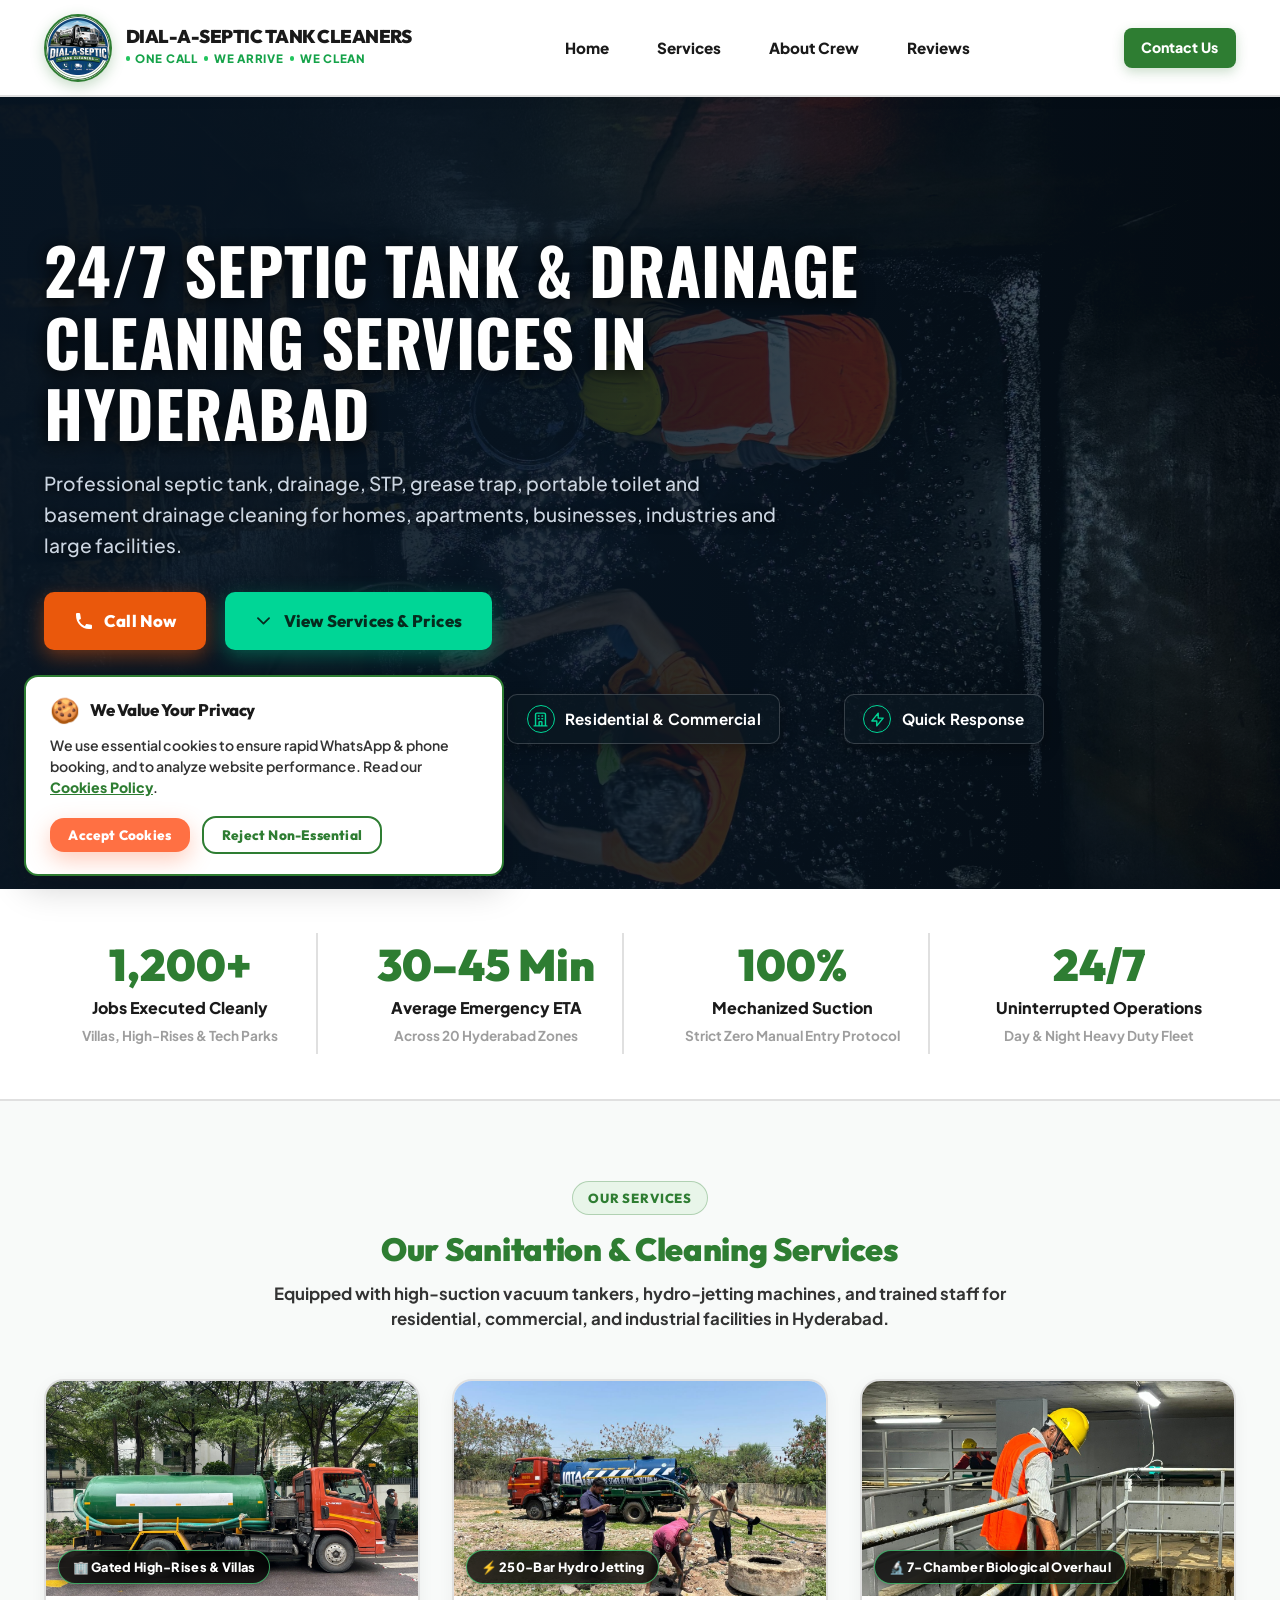
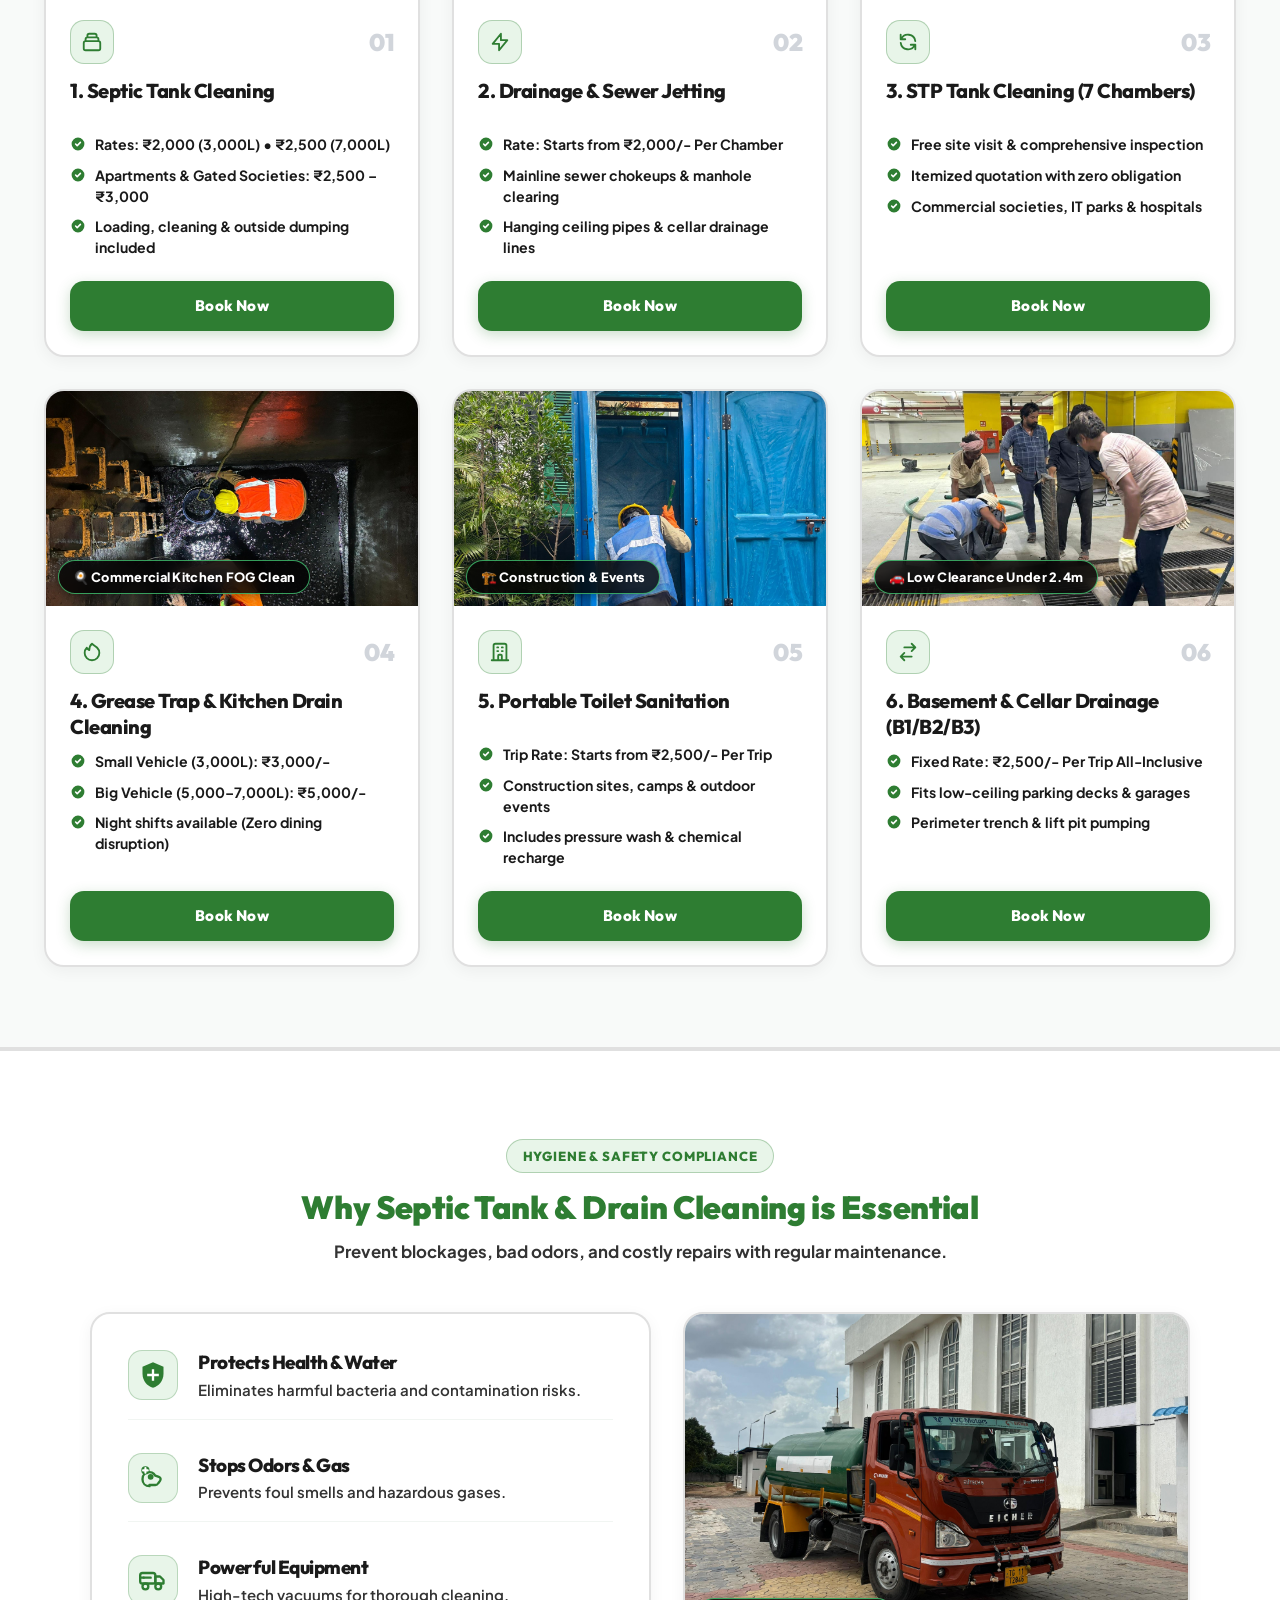
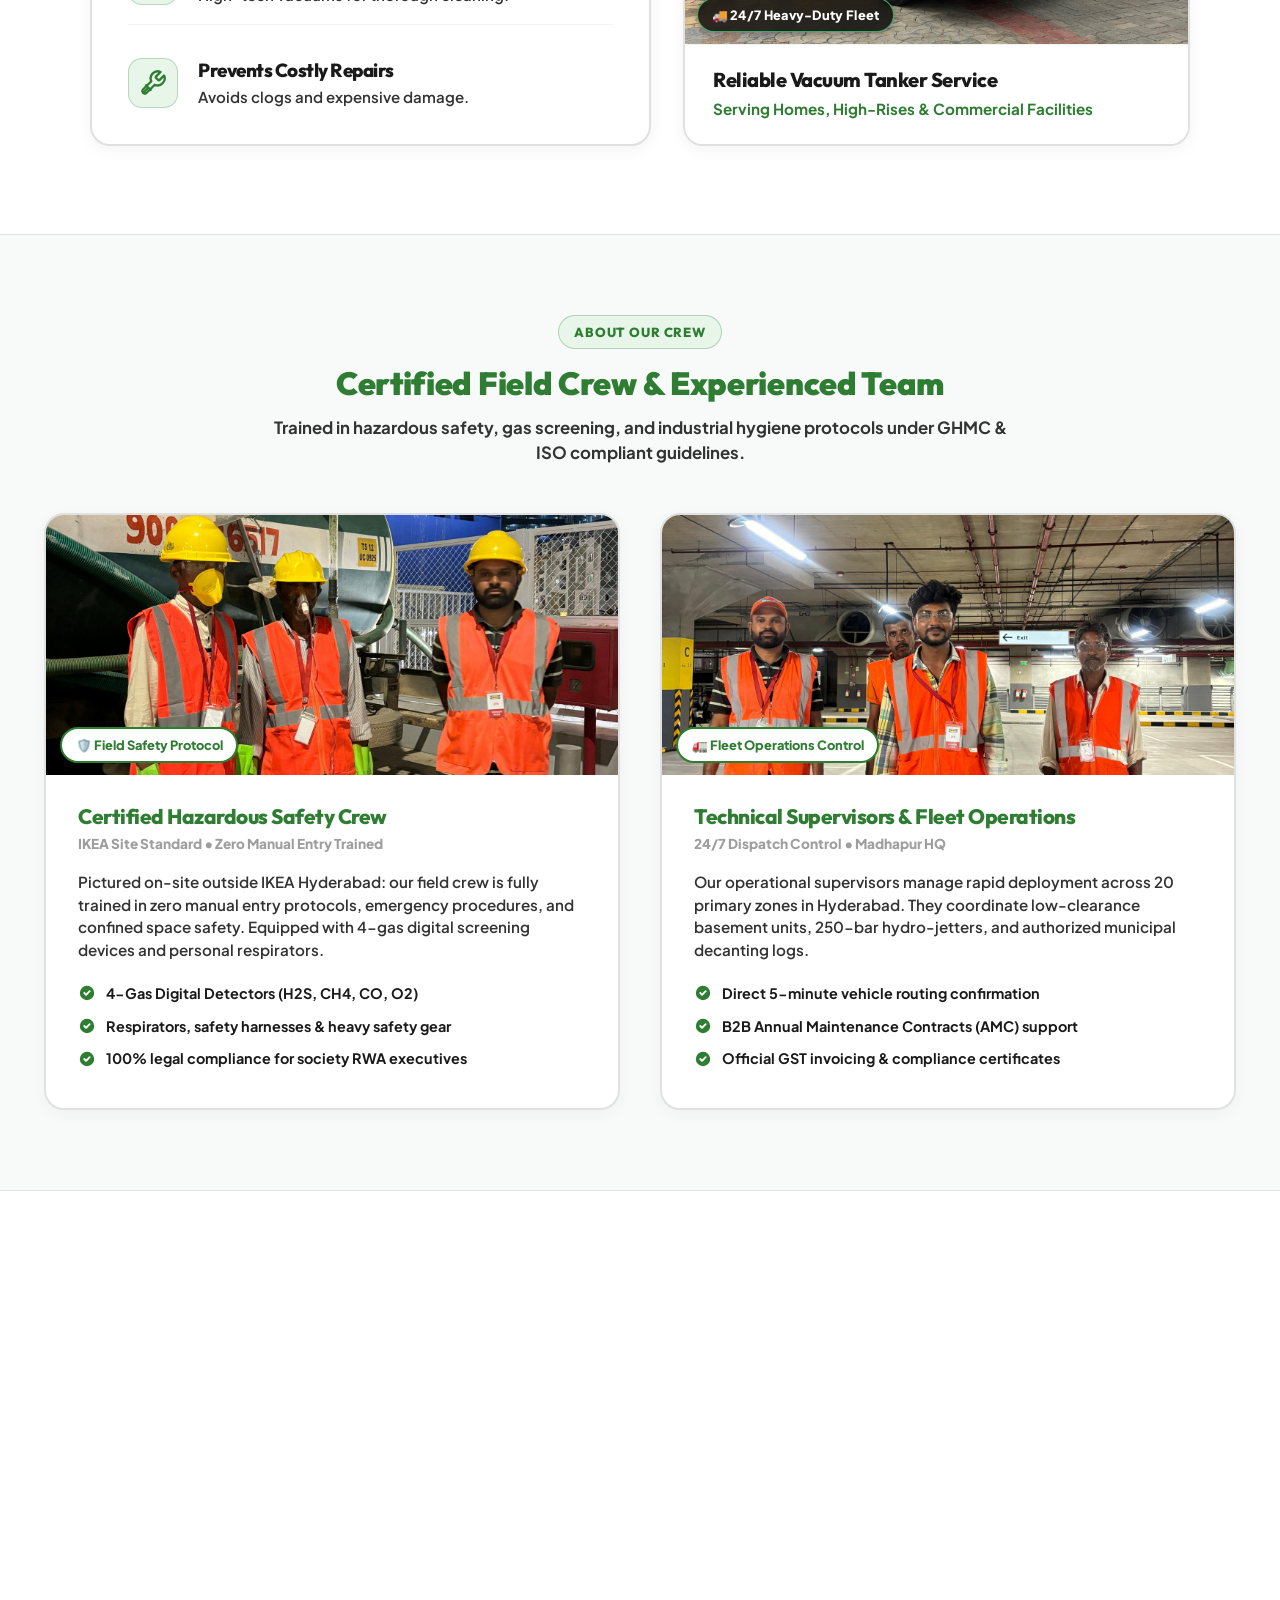
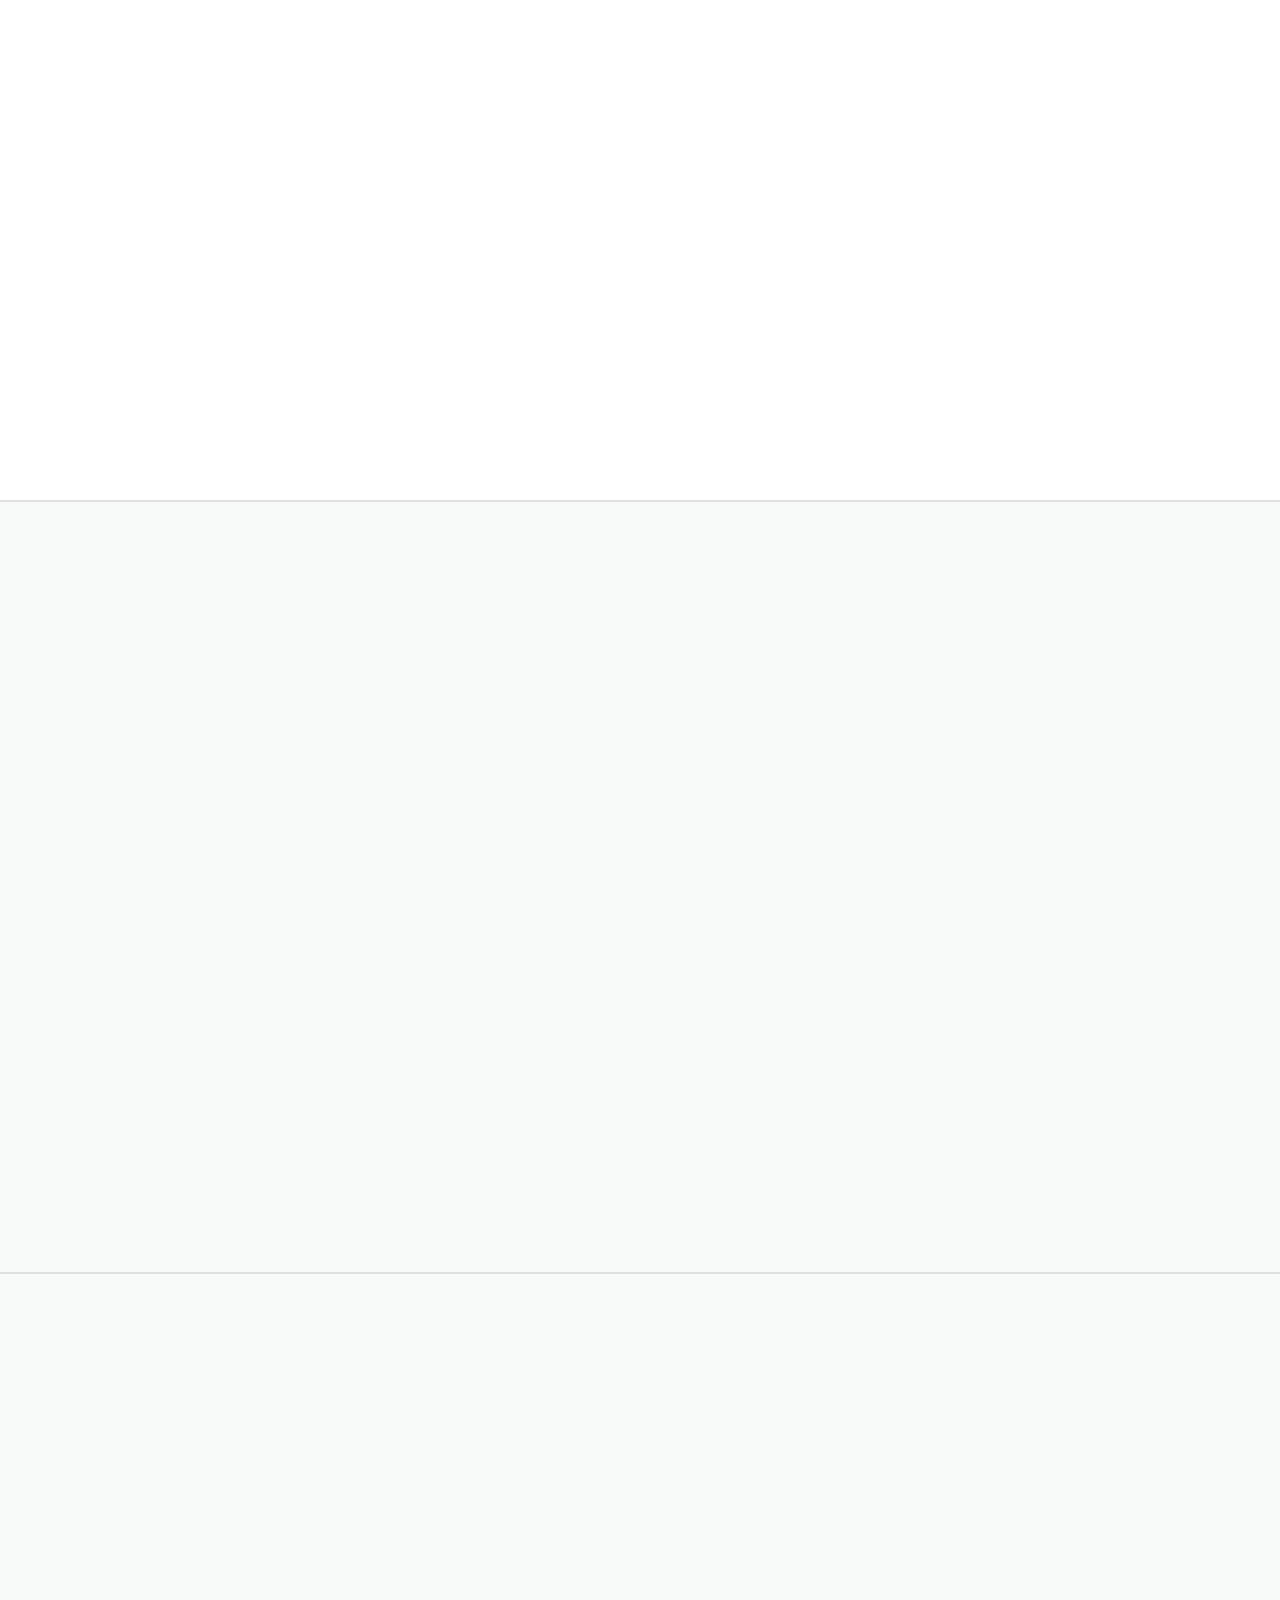
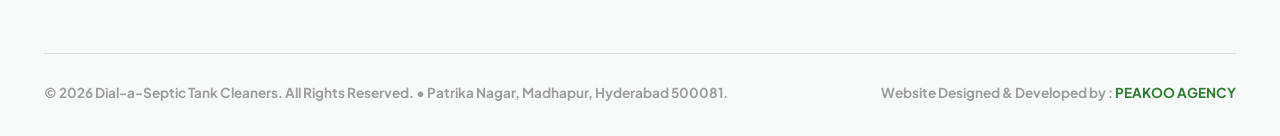
==== commit 7440ff6b: "updated new pages..(demo ready)" ====
--- a/index.html
+++ b/index.html
@@ -22,7 +22,7 @@
     rel="stylesheet">
 
   <!-- CSS Stylesheet -->
-  <link rel="stylesheet" href="styles.css?v=2">
+  <link rel="stylesheet" href="styles.css?v=4">
 
   <!-- Schema.org LocalBusiness Structured Data for Local SEO -->
   <script type="application/ld+json">
--- a/styles.css
+++ b/styles.css
@@ -329,6 +329,7 @@
   margin-top: 2px;
   display: flex;
   align-items: center;
+  white-space: nowrap;
 }
 
 .logo-dot {
@@ -2145,27 +2146,106 @@
 }
 
 @media (max-width: 768px) {
+  .header-nav {
+    border-bottom: 1.5px solid var(--neutral-border);
+  }
+
+  .nav-container {
+    padding: 0.65rem 1rem;
+    align-items: center;
+    gap: 0.75rem;
+    position: relative;
+  }
+
+  .brand-logo {
+    display: flex;
+    align-items: center;
+    gap: 0.65rem;
+    min-width: 0;
+    flex: 1;
+  }
+
+  .brand-logo-img {
+    width: 48px;
+    height: 48px;
+    border-width: 2px;
+    flex-shrink: 0;
+  }
+
+  .logo-text-col {
+    display: flex;
+    flex-direction: column;
+    justify-content: center;
+    min-width: 0;
+  }
+
+  .logo-main-title {
+    font-size: clamp(0.92rem, 3.8vw, 1.05rem);
+    font-weight: 900;
+    line-height: 1.15;
+    letter-spacing: -0.3px;
+    white-space: normal;
+  }
+
+  .logo-subtitle {
+    font-size: clamp(0.58rem, 2.2vw, 0.68rem);
+    letter-spacing: 0.3px;
+    margin-top: 2px;
+    white-space: nowrap;
+    overflow: hidden;
+    text-overflow: ellipsis;
+  }
+
+  .logo-dot {
+    width: 3.5px;
+    height: 3.5px;
+    margin: 0 4px;
+    flex-shrink: 0;
+  }
+
+  .mobile-toggle {
+    display: inline-flex;
+    align-items: center;
+    justify-content: center;
+    width: 42px;
+    height: 42px;
+    padding: 0;
+    border-radius: var(--radius-sm);
+    flex-shrink: 0;
+    color: var(--neutral-dark);
+    background: transparent;
+  }
+
+  .mobile-toggle svg {
+    width: 26px;
+    height: 26px;
+  }
+
   .nav-menu {
     position: fixed;
-    top: 70px;
+    top: 64px;
     left: 0;
     right: 0;
     background: #FFFFFF;
     flex-direction: column;
-    padding: 2rem 1.5rem;
-    gap: 1.25rem;
+    padding: 1.5rem 1.25rem;
+    gap: 0.75rem;
     border-bottom: 2px solid var(--neutral-border);
-    transform: translateY(-120%);
-    transition: transform 0.3s ease;
-    box-shadow: 0 10px 25px rgba(0, 0, 0, 0.1);
+    transform: translateY(-130%);
+    transition: transform 0.3s cubic-bezier(0.16, 1, 0.3, 1);
+    box-shadow: 0 12px 30px rgba(0, 0, 0, 0.12);
   }
 
   .nav-menu.open {
     transform: translateY(0);
   }
 
-  .mobile-toggle {
+  .nav-item a {
     display: block;
+    padding: 0.7rem 0.9rem;
+    font-size: 1rem;
+    font-weight: 800;
+    border-radius: var(--radius-sm);
   }
 
   .nav-actions,
@@ -2175,11 +2255,6 @@
 
   .nav-item.mobile-only {
     display: block;
-  }
-
-  .brand-logo-img {
-    width: 58px;
-    height: 58px;
   }
 
   .sticky-mobile-bar {
@@ -2337,27 +2412,78 @@
   }
 }
 
-@media (max-width: 375px) {
+@media (max-width: 480px) {
+  .nav-container {
+    padding: 0.55rem 0.85rem;
+    gap: 0.5rem;
+  }
+
+  .brand-logo {
+    gap: 0.55rem;
+  }
+
   .brand-logo-img {
-    width: 44px;
-    height: 44px;
+    width: 42px;
+    height: 42px;
+  }
+
+  .logo-main-title {
+    font-size: clamp(0.85rem, 3.8vw, 0.95rem);
+  }
+
+  .logo-subtitle {
+    font-size: 0.58rem;
+    letter-spacing: 0.2px;
+  }
+
+  .logo-dot {
+    margin: 0 3px;
+  }
+
+  .mobile-toggle {
+    width: 38px;
+    height: 38px;
+  }
+
+  .mobile-toggle svg {
+    width: 24px;
+    height: 24px;
+  }
+
+  .nav-menu {
+    top: 58px;
+  }
+}
+
+@media (max-width: 360px) {
+  .nav-container {
+    padding: 0.45rem 0.65rem;
+  }
+
+  .brand-logo-img {
+    width: 38px;
+    height: 38px;
+  }
+
+  .logo-main-title {
+    font-size: 0.8rem;
+  }
+
+  .logo-subtitle {
+    display: none;
+  }
+
+  .nav-menu {
+    top: 54px;
   }
 
   .section-head h2,
   .section-header h2,
   .section-title {
-    font-size: 1.2rem;
+    font-size: 1.18rem;
     white-space: normal;
     line-height: 1.25;
     letter-spacing: -0.3px;
-  }
-
-  .logo-main-title {
-    font-size: 0.88rem;
-  }
-
-  .logo-subtitle {
-    display: none;
   }
 
   .hero-feature-card {
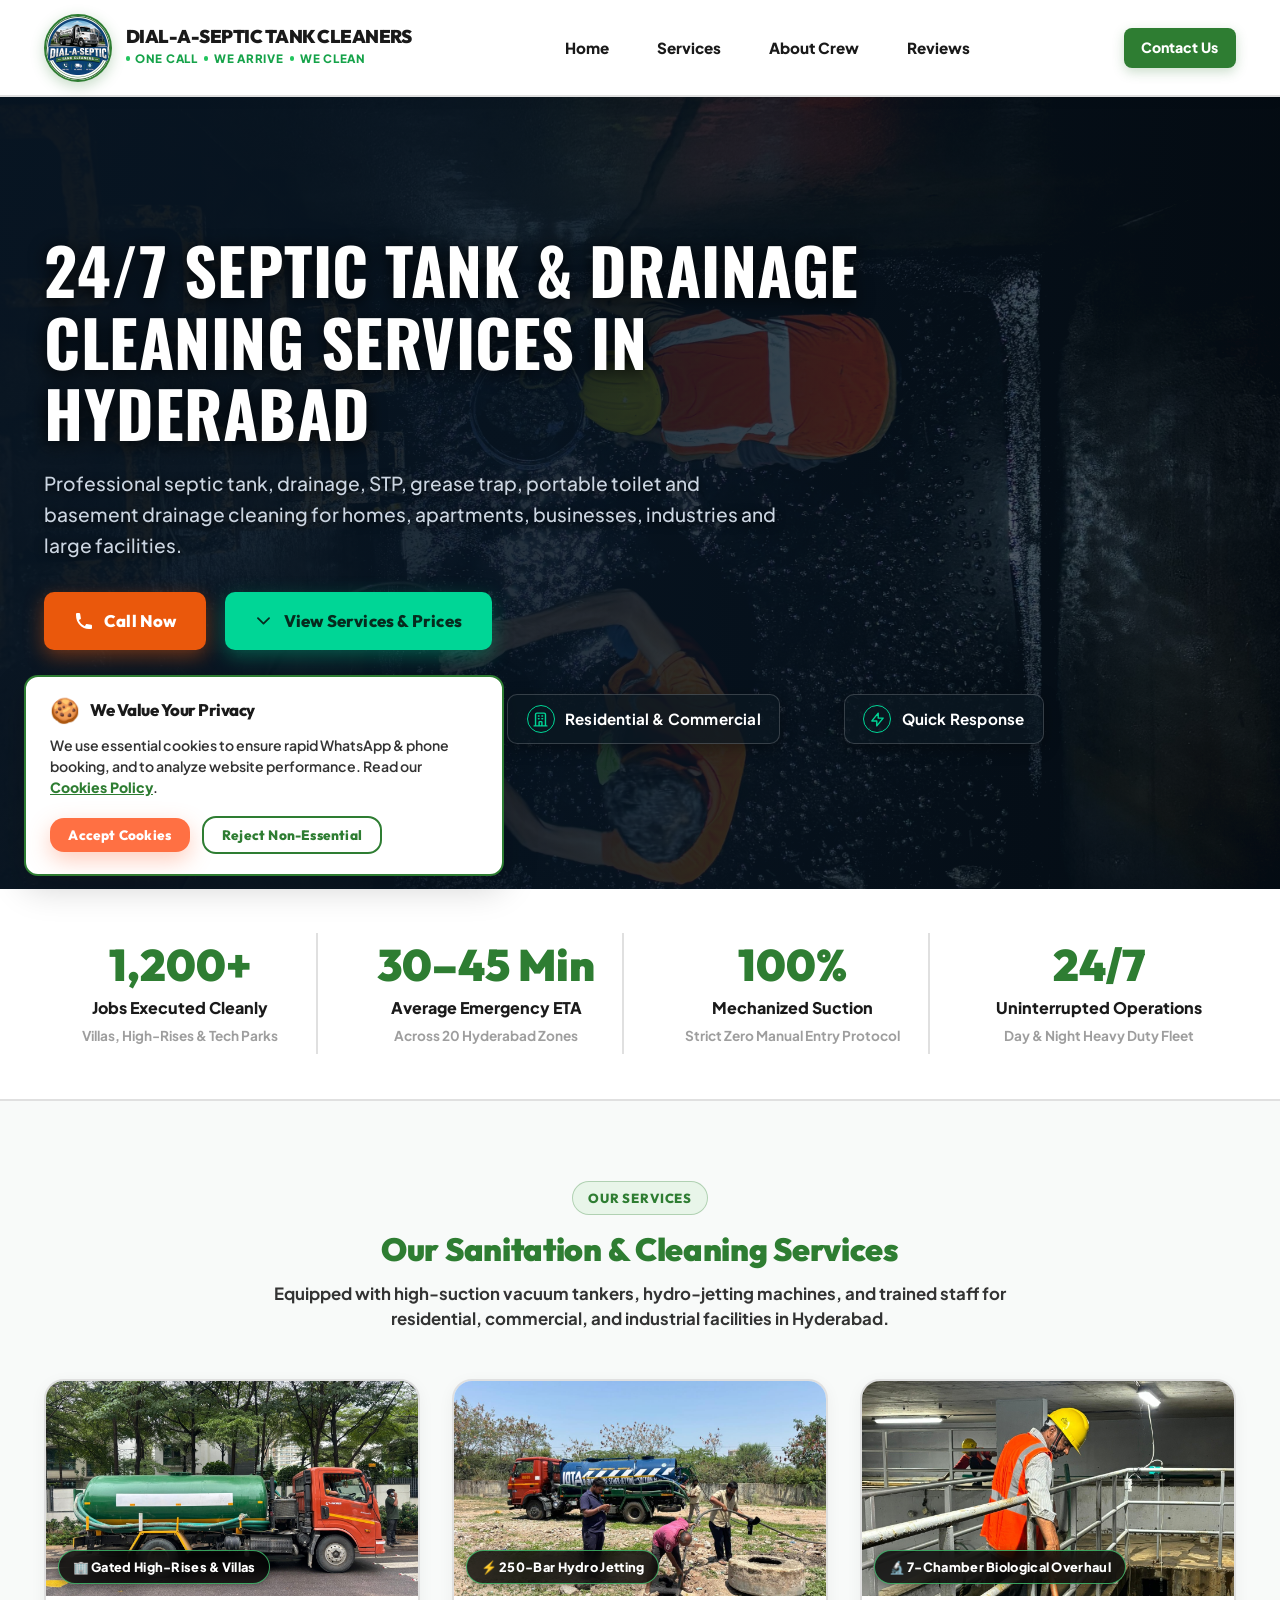
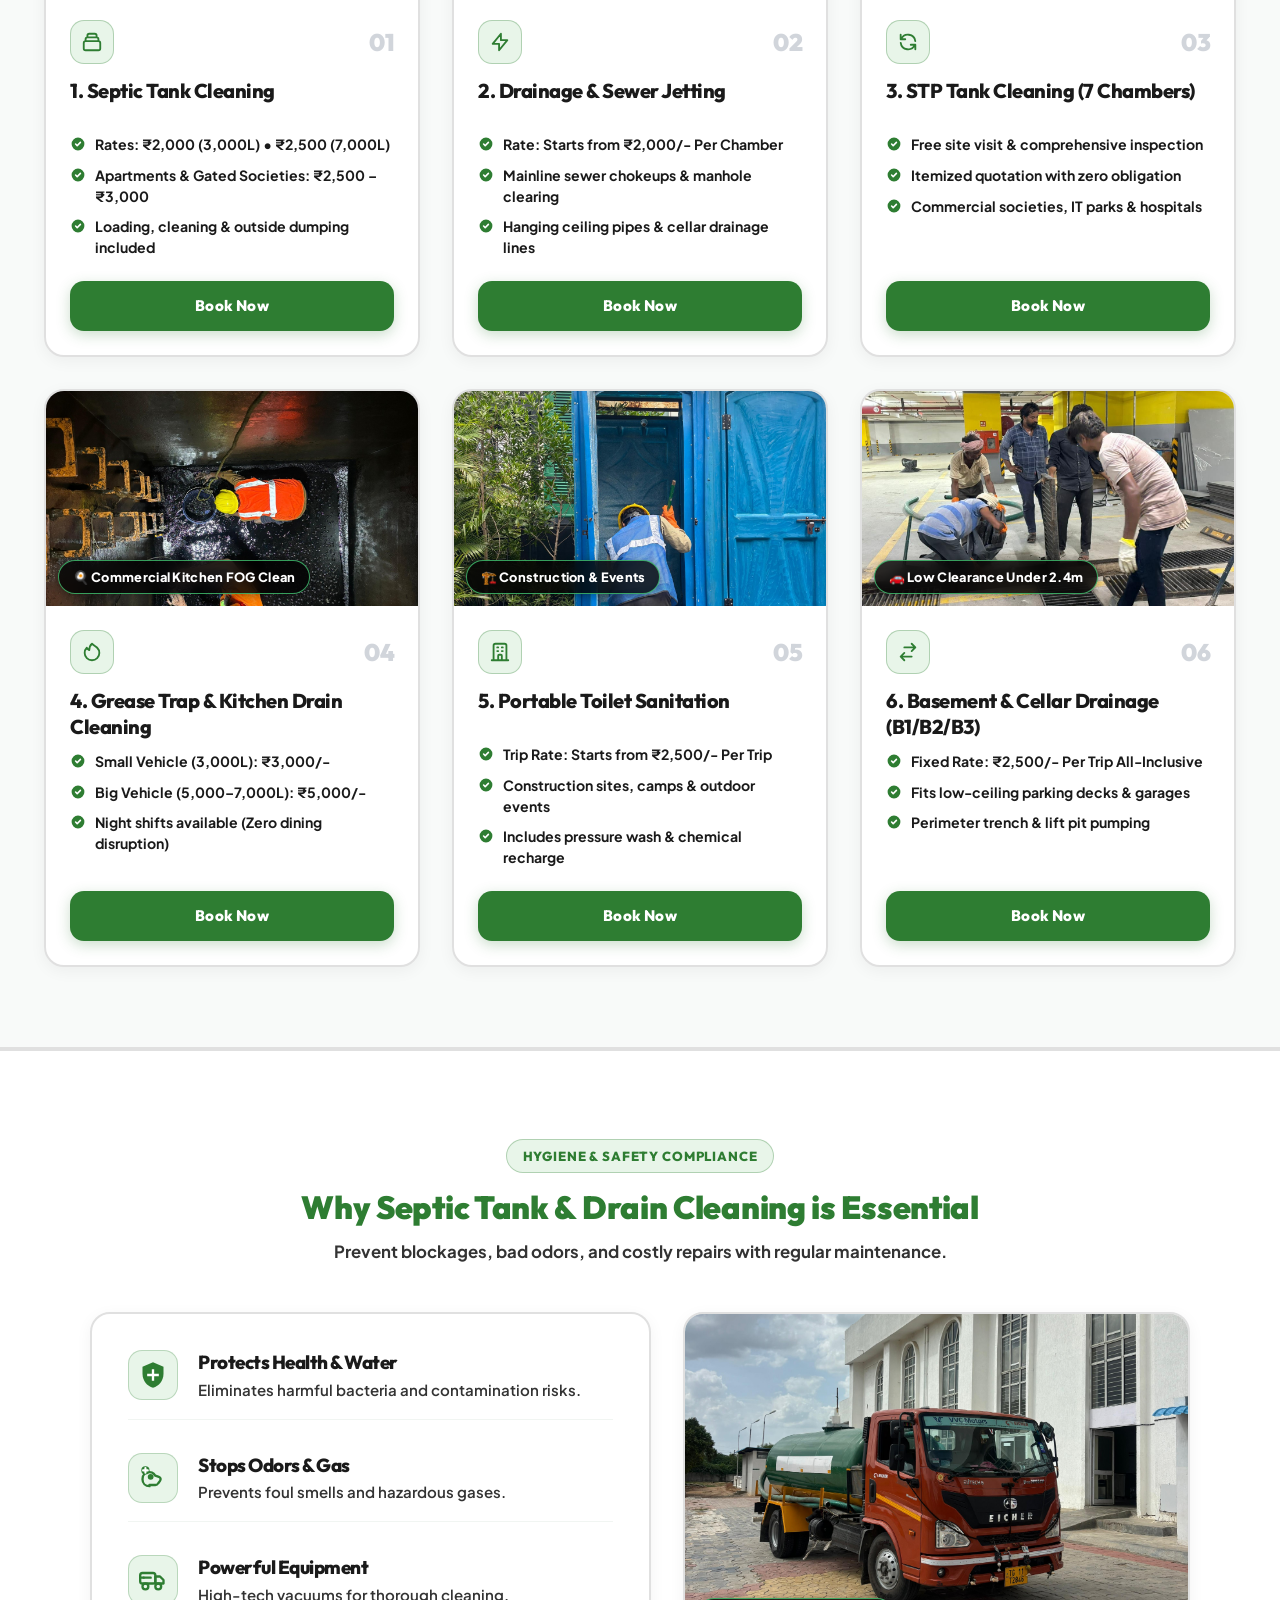
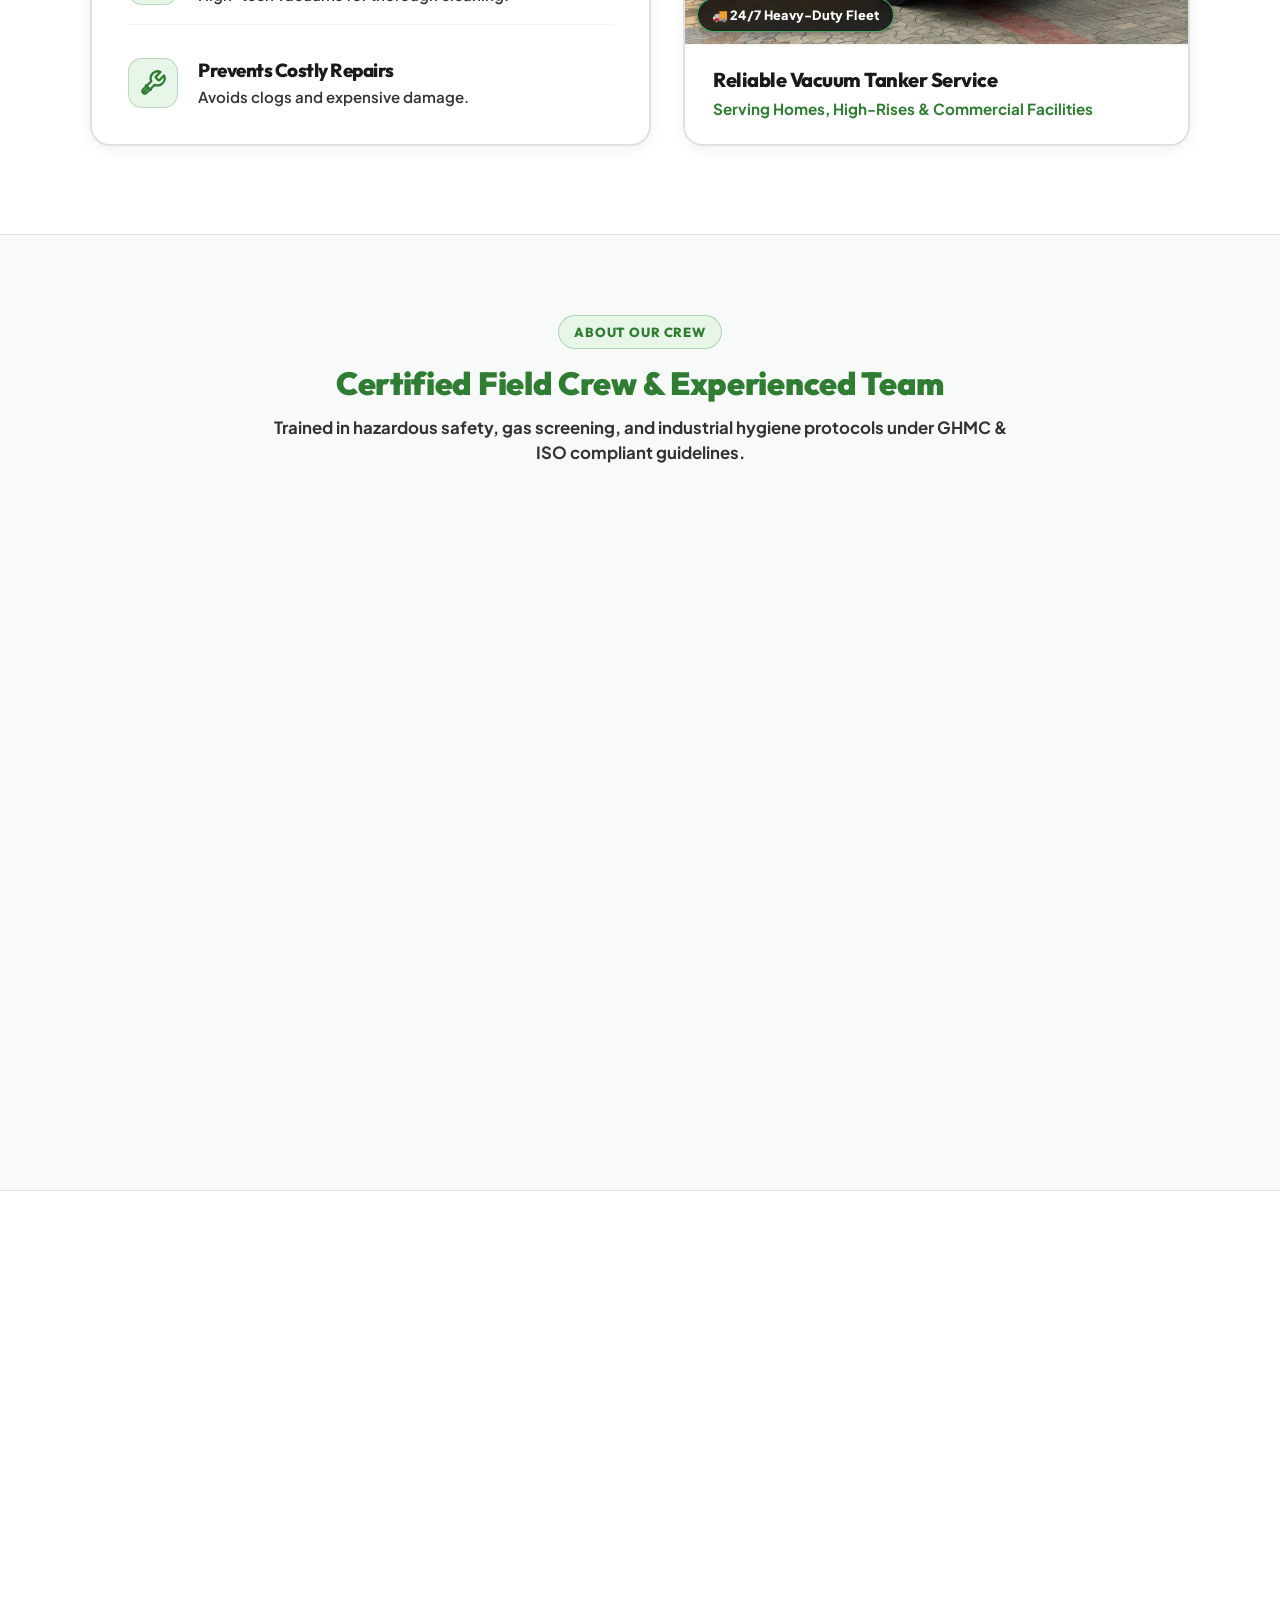
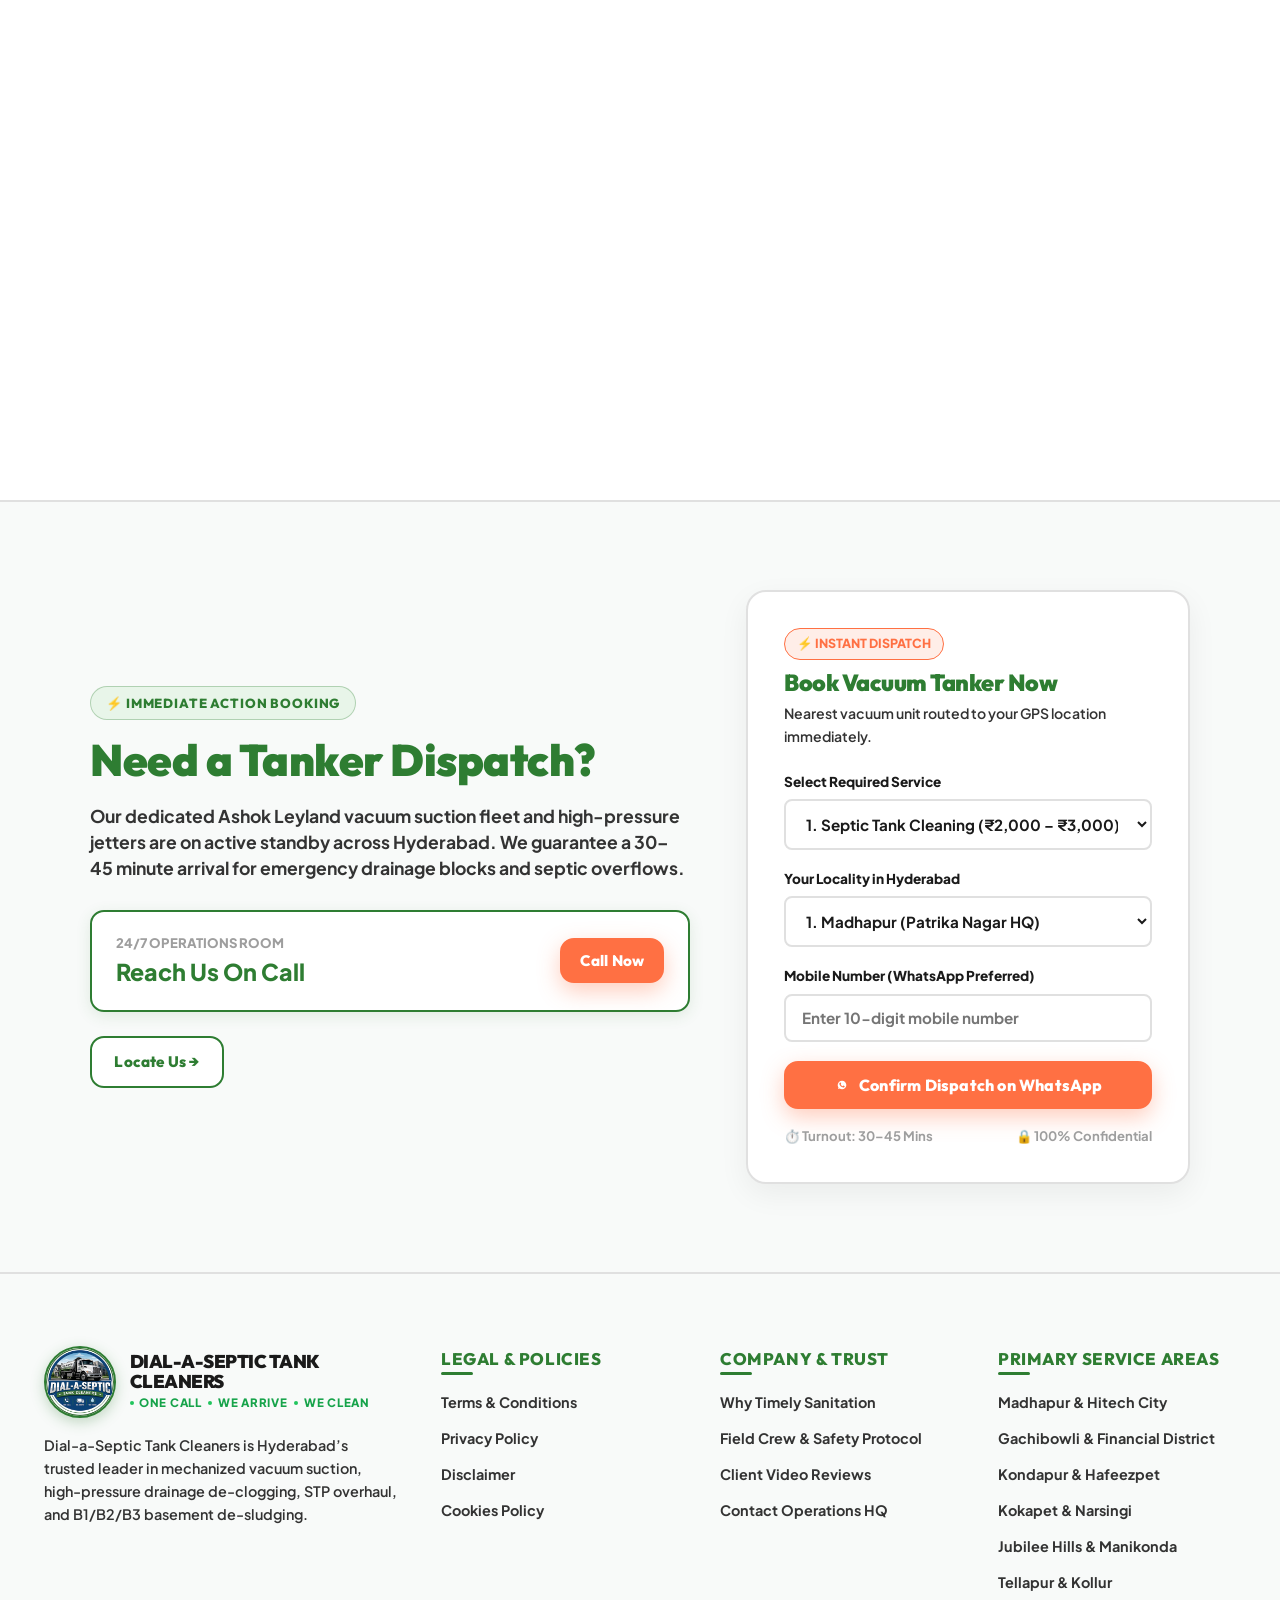
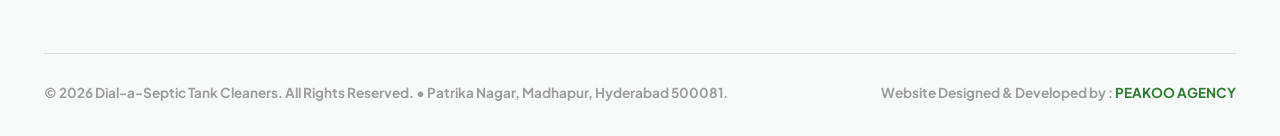
==== commit 7fe9fa8b: "updated new pages..(demo ready)" ====
--- a/index.html
+++ b/index.html
@@ -22,7 +22,7 @@
     rel="stylesheet">
 
   <!-- CSS Stylesheet -->
-  <link rel="stylesheet" href="styles.css?v=4">
+  <link rel="stylesheet" href="styles.css?v=5">
 
   <!-- Schema.org LocalBusiness Structured Data for Local SEO -->
   <script type="application/ld+json">
--- a/styles.css
+++ b/styles.css
@@ -2922,9 +2922,10 @@
 
 .legal-card p {
   font-size: 0.95rem;
-  line-height: 1.75;
-  color: var(--neutral-dark);
-  margin-bottom: 1rem;
+  line-height: 1.72;
+  color: #374151;
+  font-weight: 500;
+  margin-bottom: 0.85rem;
 }
 
 .legal-card p:last-child {
@@ -2933,18 +2934,20 @@
 
 .legal-card ul,
 .legal-card ol {
-  margin: 0.85rem 0 1.25rem 1.4rem;
+  margin: 0.75rem 0 1.15rem 1.35rem;
   padding: 0;
 }
 
 .legal-card li {
   font-size: 0.95rem;
-  line-height: 1.7;
-  color: var(--neutral-dark);
-  margin-bottom: 0.6rem;
-}
-
-.legal-card strong {
+  line-height: 1.68;
+  color: #374151;
+  font-weight: 500;
+  margin-bottom: 0.55rem;
+}
+
+.legal-card strong,
+.legal-card b {
   color: var(--neutral-dark);
   font-weight: 800;
 }
@@ -3051,23 +3054,28 @@
   }
 
   .legal-sidebar {
-    display: block;
-    width: 100%;
+    position: sticky;
+    top: 58px;
+    z-index: 95;
+    background: #FFFFFF;
+    border-bottom: 1.5px solid var(--neutral-border);
+    box-shadow: 0 4px 14px rgba(0, 0, 0, 0.05);
+    margin: 0 -1.5rem 1.25rem -1.5rem;
+    padding: 0.55rem 1.5rem;
+    width: calc(100% + 3rem);
   }
 
   .legal-sidebar-sticky {
     position: static;
-    padding: 0.85rem 1rem;
-    background: var(--clean-bg-soft);
-    border: 1px solid var(--neutral-border);
-    border-radius: var(--radius-md);
+    padding: 0;
+    background: transparent;
+    border: none;
+    border-radius: 0;
     box-shadow: none;
   }
 
   .legal-sidebar-title {
-    font-size: 0.92rem;
-    padding-bottom: 0.45rem;
-    margin-bottom: 0.45rem;
+    display: none;
   }
 
   /* Horizontal swipeable chip bar for quick jump */
@@ -3078,7 +3086,7 @@
     overflow-x: auto;
     gap: 0.5rem;
     max-height: none;
-    padding: 0.2rem 0 0.4rem 0;
+    padding: 0.2rem 0 0.3rem 0;
     scrollbar-width: none;
     -ms-overflow-style: none;
     -webkit-overflow-scrolling: touch;
@@ -3090,27 +3098,27 @@
 
   .toc-link {
     white-space: nowrap;
-    background: #FFFFFF;
+    background: var(--clean-bg-soft);
     border: 1.5px solid var(--neutral-border);
     border-radius: var(--radius-full);
-    padding: 0.4rem 0.85rem;
+    padding: 0.42rem 0.95rem;
     font-size: 0.82rem;
     font-weight: 700;
+    color: var(--neutral-dark);
     flex-shrink: 0;
     transition: all 0.2s ease;
   }
 
   .toc-link:hover {
-    padding-left: 0.85rem;
     border-color: var(--primary-brand);
+    color: var(--primary-brand);
   }
 
   .toc-link.active {
     background: var(--primary-brand);
-    color: #FFFFFF;
+    color: #FFFFFF !important;
     border-color: var(--primary-brand);
-    padding-left: 0.85rem;
-    border-left: 1.5px solid var(--primary-brand);
+    box-shadow: 0 2px 8px rgba(46, 125, 50, 0.25);
   }
 
   .legal-sidebar-card {
@@ -3118,89 +3126,149 @@
   }
 
   .legal-card {
-    padding: 1.5rem 1.25rem;
+    padding: 1.65rem 1.35rem;
     margin-bottom: 1.25rem;
-    scroll-margin-top: 80px;
+    scroll-margin-top: 125px;
   }
 }
 
 /* Standard & Small Mobile Devices (<= 640px) */
 @media (max-width: 640px) {
   .legal-main-section {
-    padding: 1.25rem 0 2.5rem 0;
+    padding: 1rem 0 2.5rem 0;
   }
 
   .legal-hero {
-    padding: 2rem 0 1.5rem 0;
+    padding: 2.25rem 0 1.65rem 0;
   }
 
   .contact-hero-title {
-    font-size: clamp(1.55rem, 6.5vw, 2.1rem);
-    margin-bottom: 0.65rem;
+    font-size: clamp(1.65rem, 6.8vw, 2.25rem);
+    line-height: 1.2;
+    margin-bottom: 0.5rem;
   }
 
   .contact-hero-sub {
     font-size: 0.92rem;
-    line-height: 1.5;
+    line-height: 1.55;
     padding: 0 0.5rem;
   }
 
   .legal-meta-badge {
+    margin-top: 0.85rem;
+    gap: 0.45rem;
+  }
+
+  .legal-sep {
+    display: none;
+  }
+
+  .legal-meta-badge span:not(.legal-sep) {
+    background: #FFFFFF;
+    border: 1px solid var(--neutral-border);
+    border-radius: var(--radius-full);
+    padding: 0.28rem 0.72rem;
     font-size: 0.76rem;
-    gap: 0.35rem;
-    margin-top: 0.75rem;
+    font-weight: 700;
+    color: var(--neutral-medium);
+    box-shadow: 0 1px 3px rgba(0, 0, 0, 0.04);
+  }
+
+  .legal-sidebar {
+    margin: 0 -1rem 1rem -1rem;
+    padding: 0.5rem 1rem;
+    width: calc(100% + 2rem);
+    top: 56px;
   }
 
   .legal-card {
-    padding: 1.15rem 1rem;
-    margin-bottom: 1rem;
-    border-radius: var(--radius-sm);
-    scroll-margin-top: 75px;
+    padding: 1.25rem 1.05rem;
+    margin-bottom: 1.15rem;
+    border-radius: var(--radius-md);
+    scroll-margin-top: 115px;
   }
 
   .legal-section-header {
-    gap: 0.5rem;
-    margin-bottom: 0.75rem;
-    padding-bottom: 0.6rem;
+    display: flex;
+    align-items: flex-start;
+    gap: 0.65rem;
+    margin-bottom: 0.85rem;
+    padding-bottom: 0.65rem;
+    border-bottom: 1.5px solid var(--neutral-border);
   }
 
   .legal-section-num {
-    width: 28px;
-    height: 28px;
-    font-size: 0.85rem;
-    border-radius: 4px;
+    width: 30px;
+    height: 30px;
+    font-size: 0.88rem;
+    font-weight: 900;
+    border-radius: 6px;
+    margin-top: 2px;
   }
 
   .legal-section-title {
-    font-size: 1.1rem;
-    line-height: 1.3;
+    font-size: clamp(1.08rem, 4.2vw, 1.22rem);
+    line-height: 1.28;
+    margin: 0;
   }
 
   .legal-card p {
-    font-size: 0.88rem;
-    line-height: 1.6;
+    font-size: 0.9rem;
+    line-height: 1.65;
     margin-bottom: 0.65rem;
   }
 
   .legal-card ul,
   .legal-card ol {
-    margin: 0.5rem 0 0.75rem 1.1rem;
+    margin: 0.5rem 0 0.75rem 1.15rem;
   }
 
   .legal-card li {
-    font-size: 0.88rem;
+    font-size: 0.9rem;
+    line-height: 1.6;
+    margin-bottom: 0.45rem;
+  }
+
+  .legal-callout {
+    padding: 0.85rem 1rem;
+    font-size: 0.86rem;
     line-height: 1.55;
+    margin: 0.85rem 0;
+    border-radius: 0 var(--radius-sm) var(--radius-sm) 0;
+  }
+
+  /* Cookies page interactive preference card on mobile */
+  .cookie-pref-box {
+    background: var(--clean-bg-soft);
+    border: 1.5px solid var(--neutral-border);
+    border-radius: var(--radius-md);
+    padding: 1.25rem 1rem;
+    margin: 1.25rem 0;
+  }
+
+  .cookie-pref-header {
+    margin-bottom: 1rem;
+  }
+
+  .cookie-pref-header h4 {
+    font-size: 1rem;
+    font-weight: 800;
+    color: var(--neutral-dark);
     margin-bottom: 0.35rem;
   }
 
-  .legal-callout {
-    padding: 0.75rem 0.85rem;
-    font-size: 0.84rem;
-    line-height: 1.5;
-    margin: 0.75rem 0;
-  }
-
-  /* Cookies page interactive preference card on mobile */
+  .cookie-pref-header p {
+    font-size: 0.82rem;
+    color: var(--supporting-neutral);
+    margin: 0 !important;
+  }
+
+  .cookie-pref-actions {
+    display: flex;
+    gap: 0.65rem;
+    flex-wrap: wrap;
+  }
+
   #cookieCurrentStatus {
     display: inline-block;
   }
@@ -3210,6 +3278,8 @@
     width: 100%;
     text-align: center;
     justify-content: center;
+    padding: 0.65rem 1rem;
+    font-size: 0.92rem;
   }
 }
 
@@ -3220,7 +3290,7 @@
   }
 
   .legal-card {
-    padding: 1rem 0.85rem;
+    padding: 1.05rem 0.85rem;
   }
 
   .legal-section-title {
@@ -3228,8 +3298,8 @@
   }
 
   .toc-link {
-    padding: 0.35rem 0.65rem;
-    font-size: 0.75rem;
+    padding: 0.38rem 0.75rem;
+    font-size: 0.76rem;
   }
 }
 
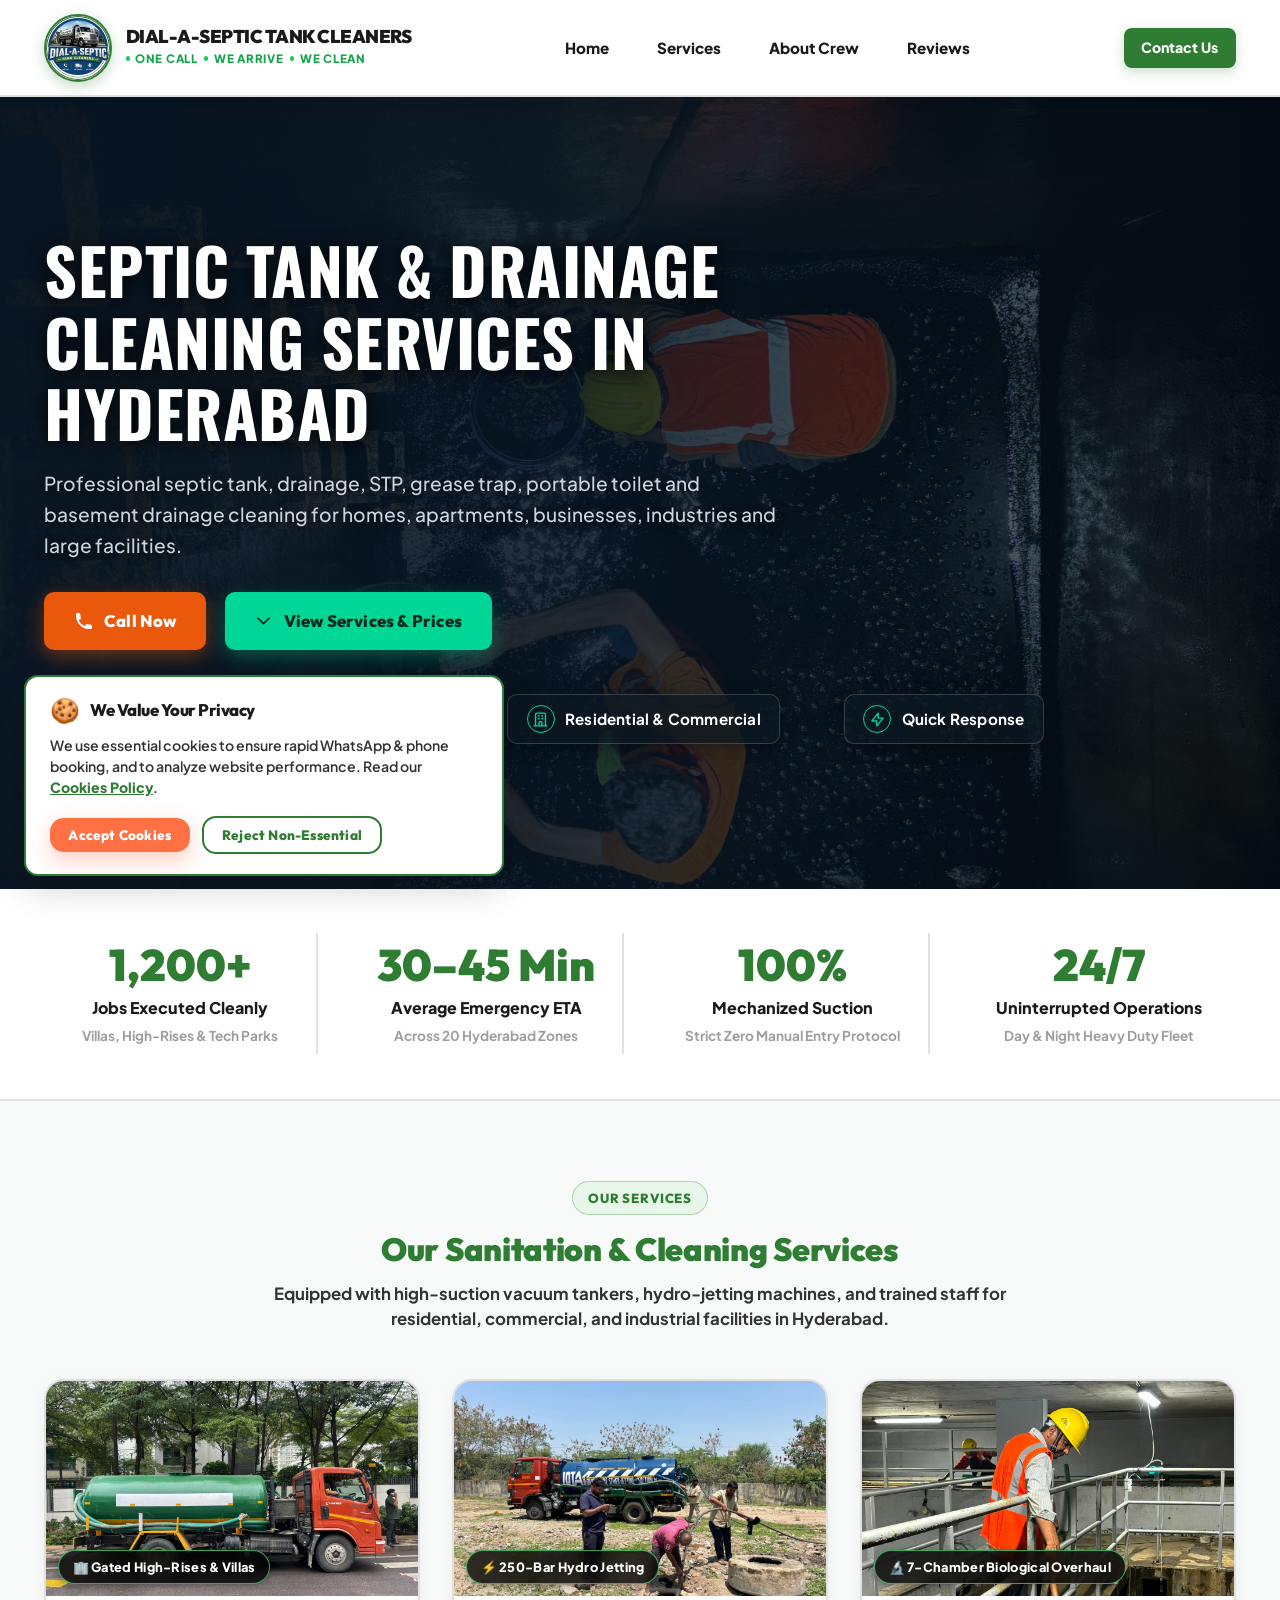
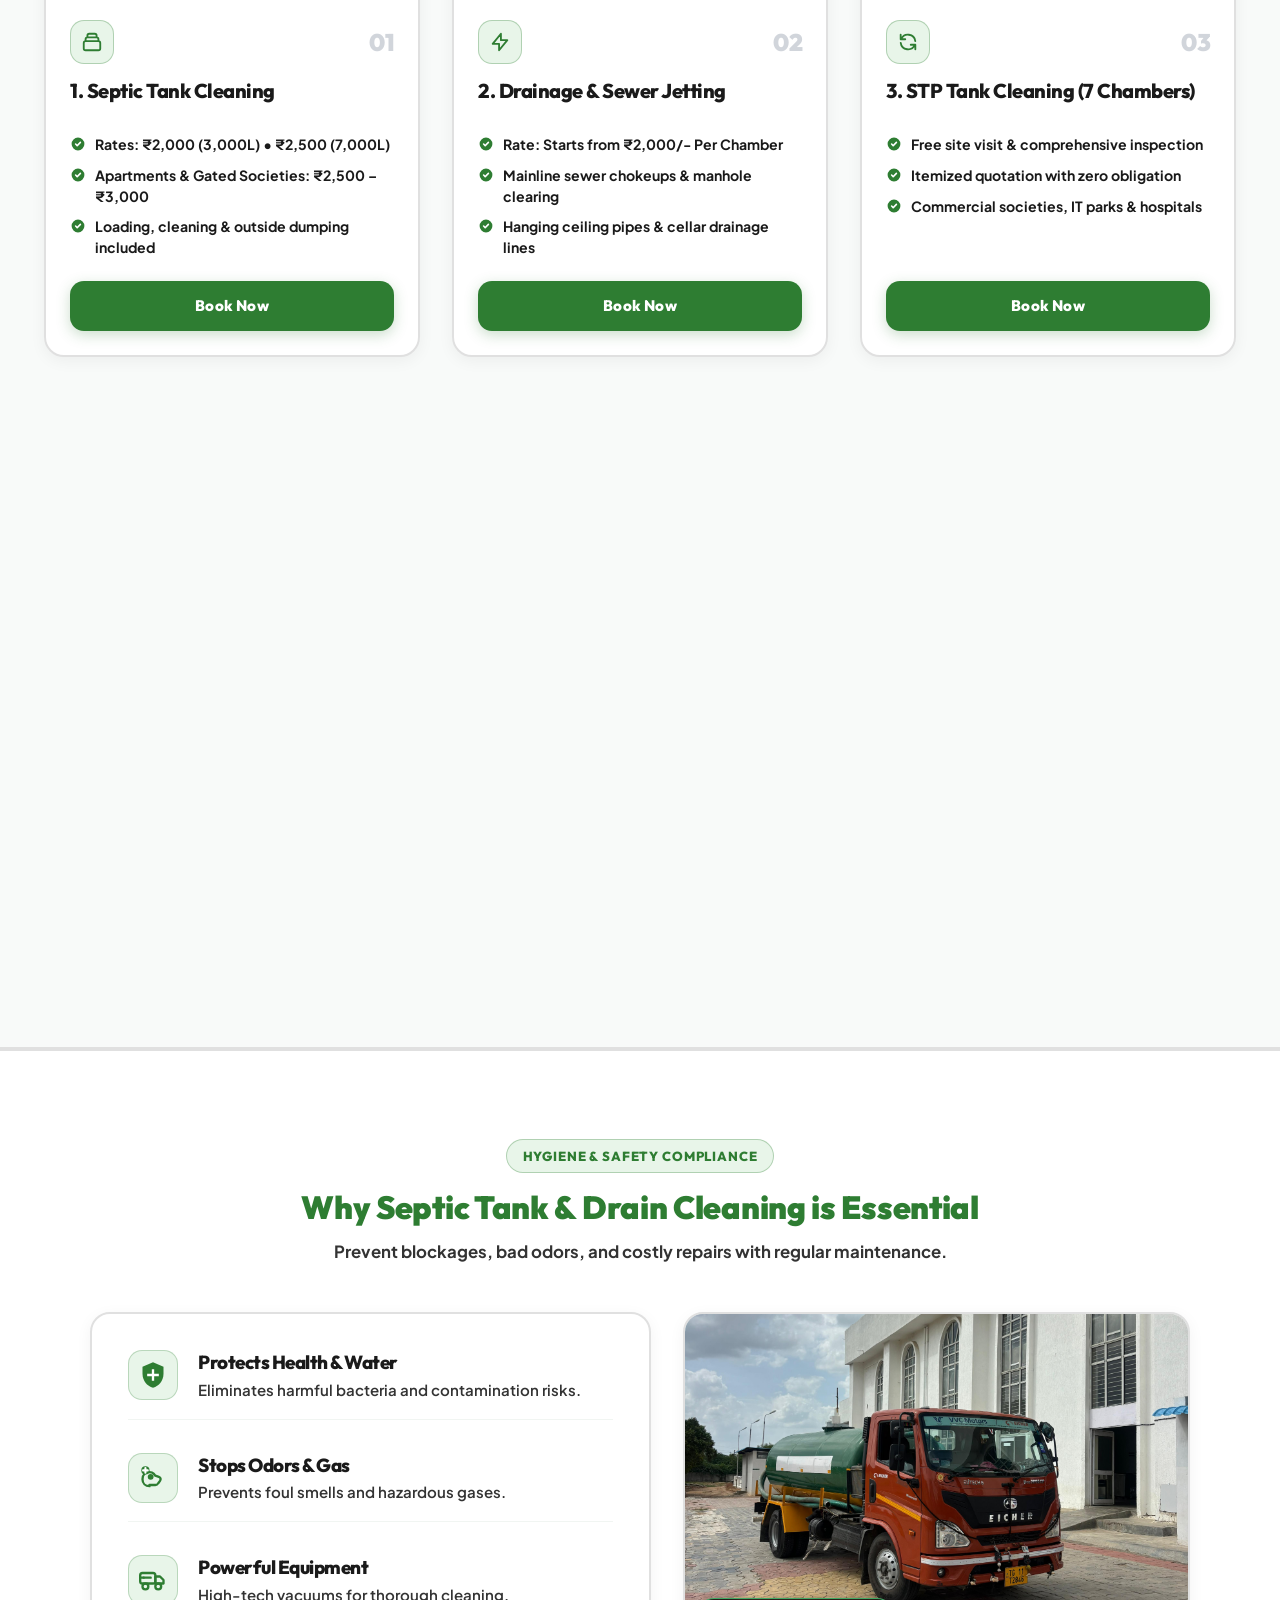
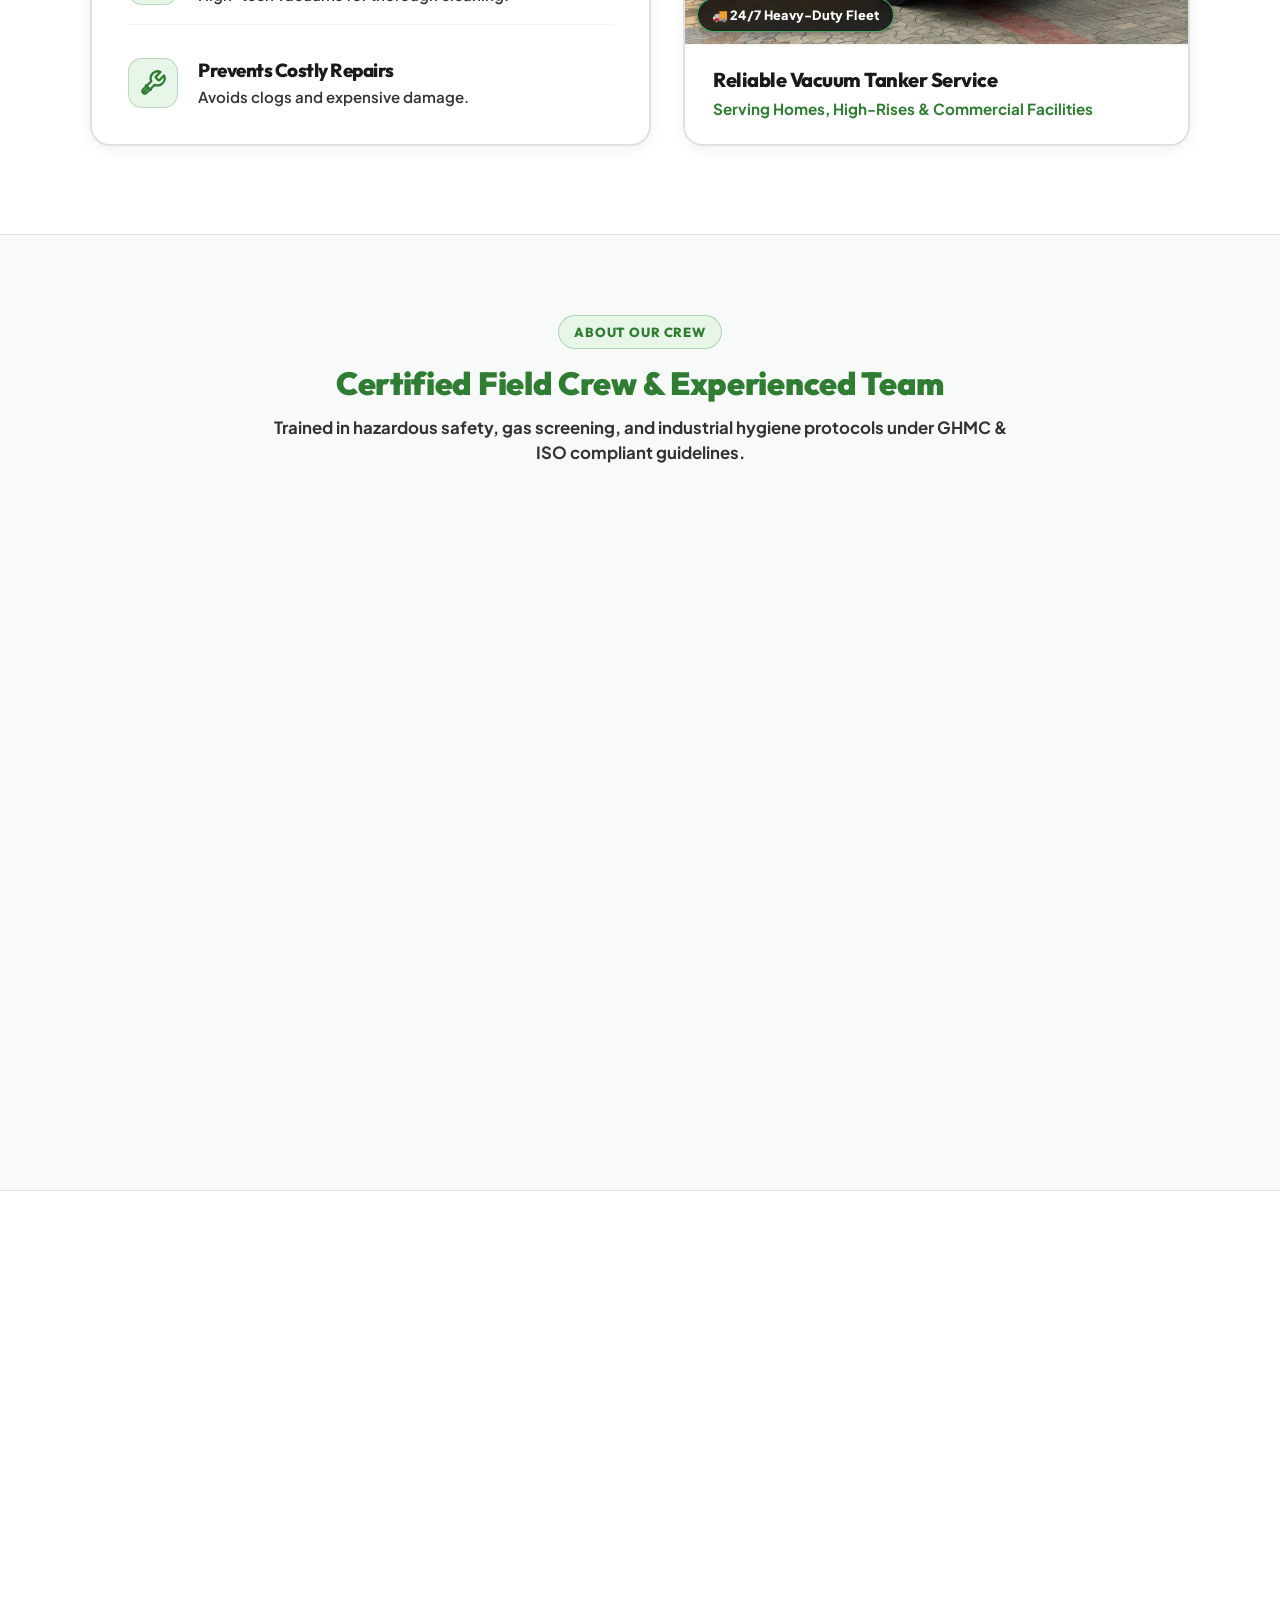
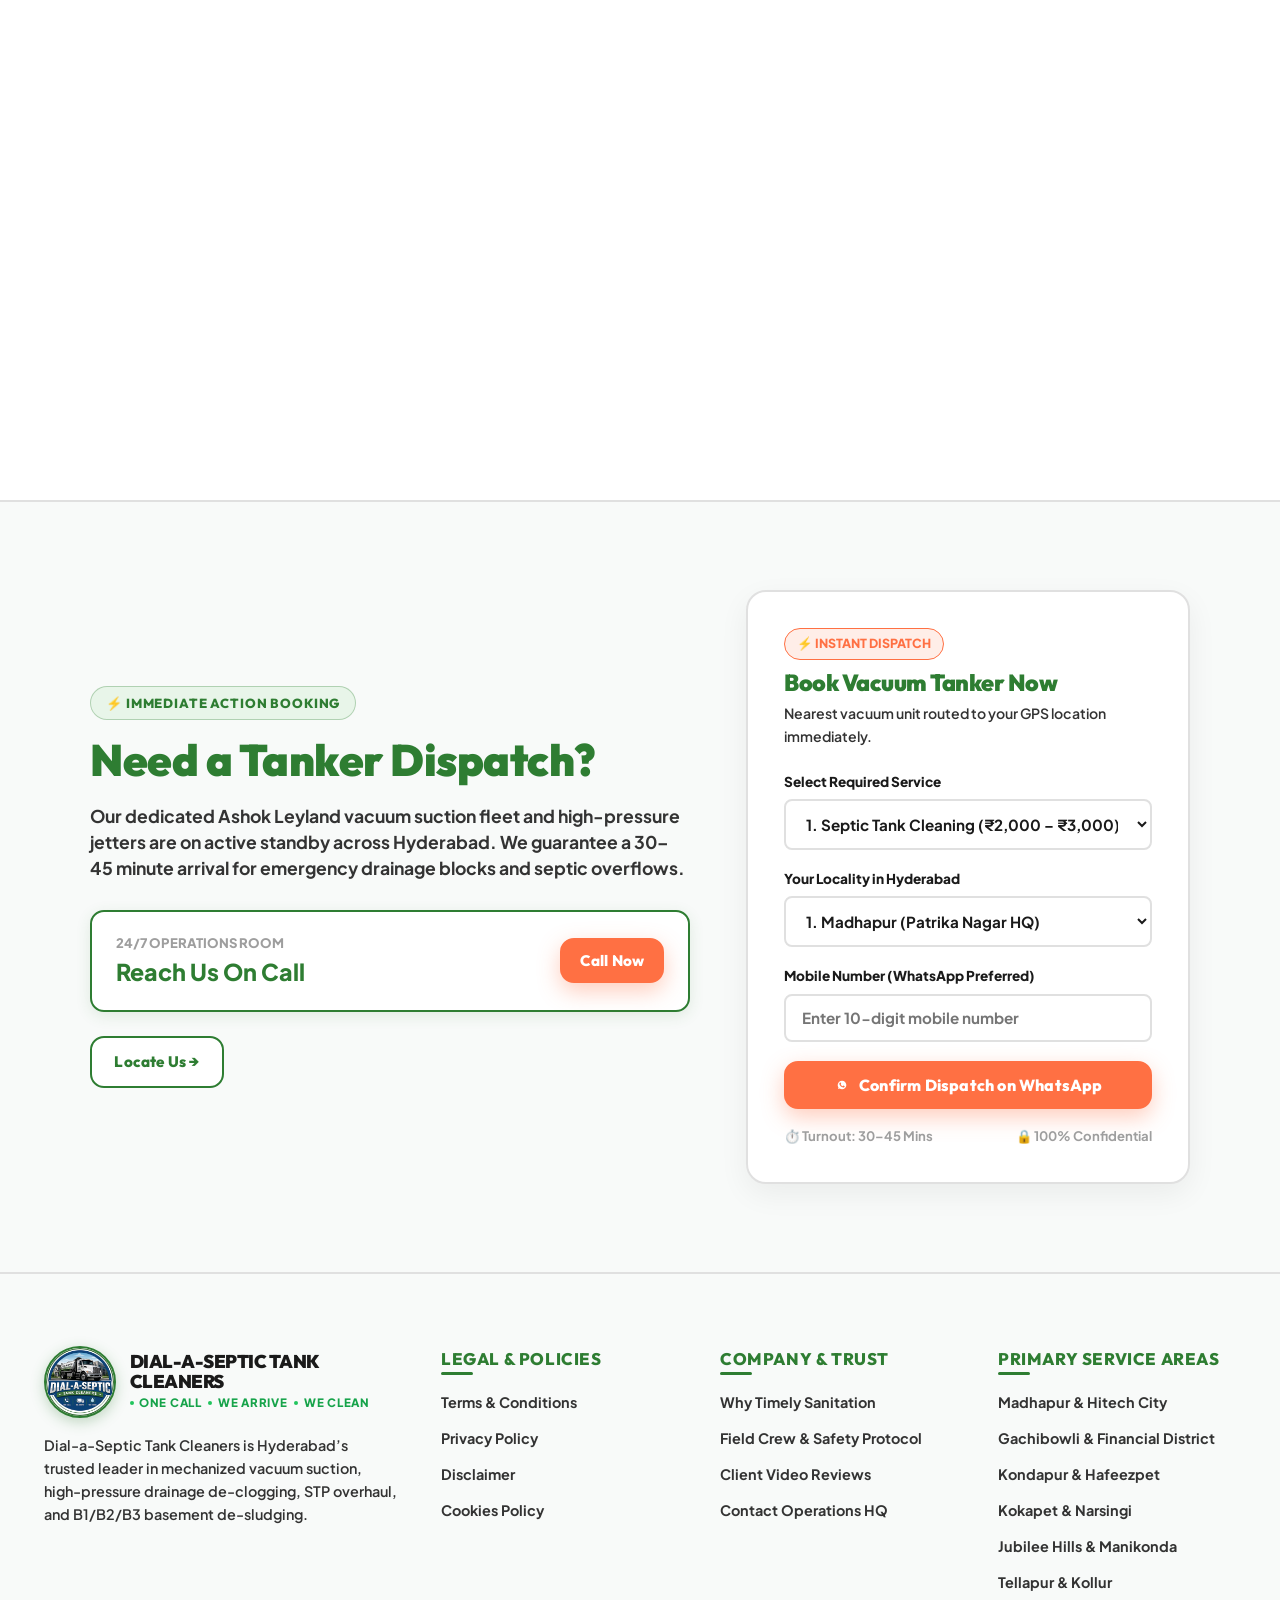
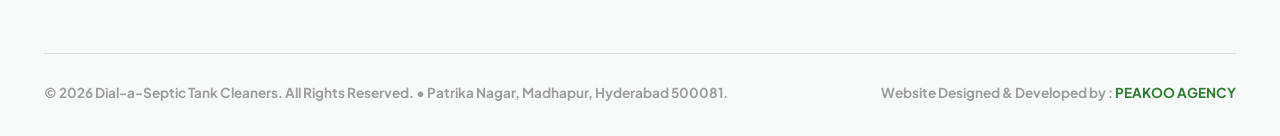
==== commit 2748133a: "updated new pages..(demo ready)" ====
--- a/index.html
+++ b/index.html
@@ -112,7 +112,7 @@
 
 
       <h1 class="hero-video-title">
-        24/7 SEPTIC TANK &amp; DRAINAGE<br>
+        SEPTIC TANK &amp; DRAINAGE<br>
         CLEANING SERVICES IN<br>
         HYDERABAD
       </h1>
